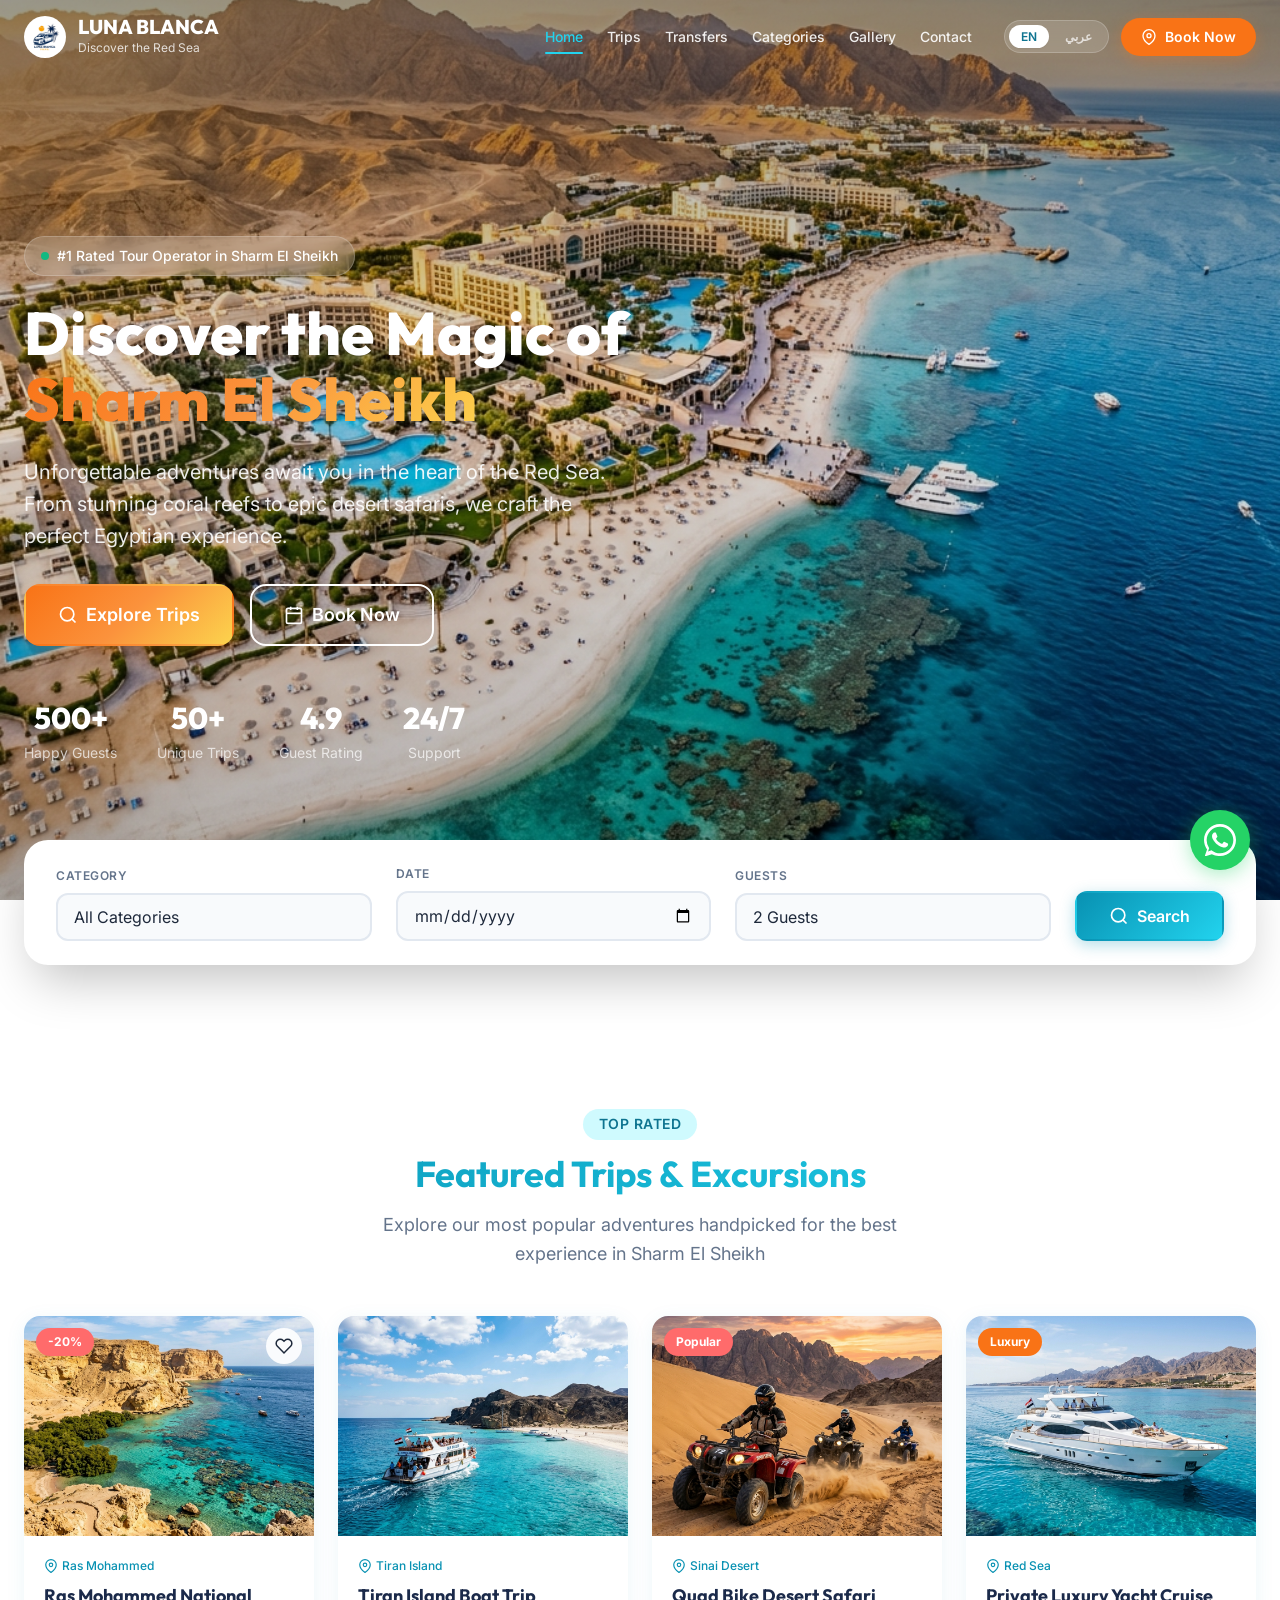
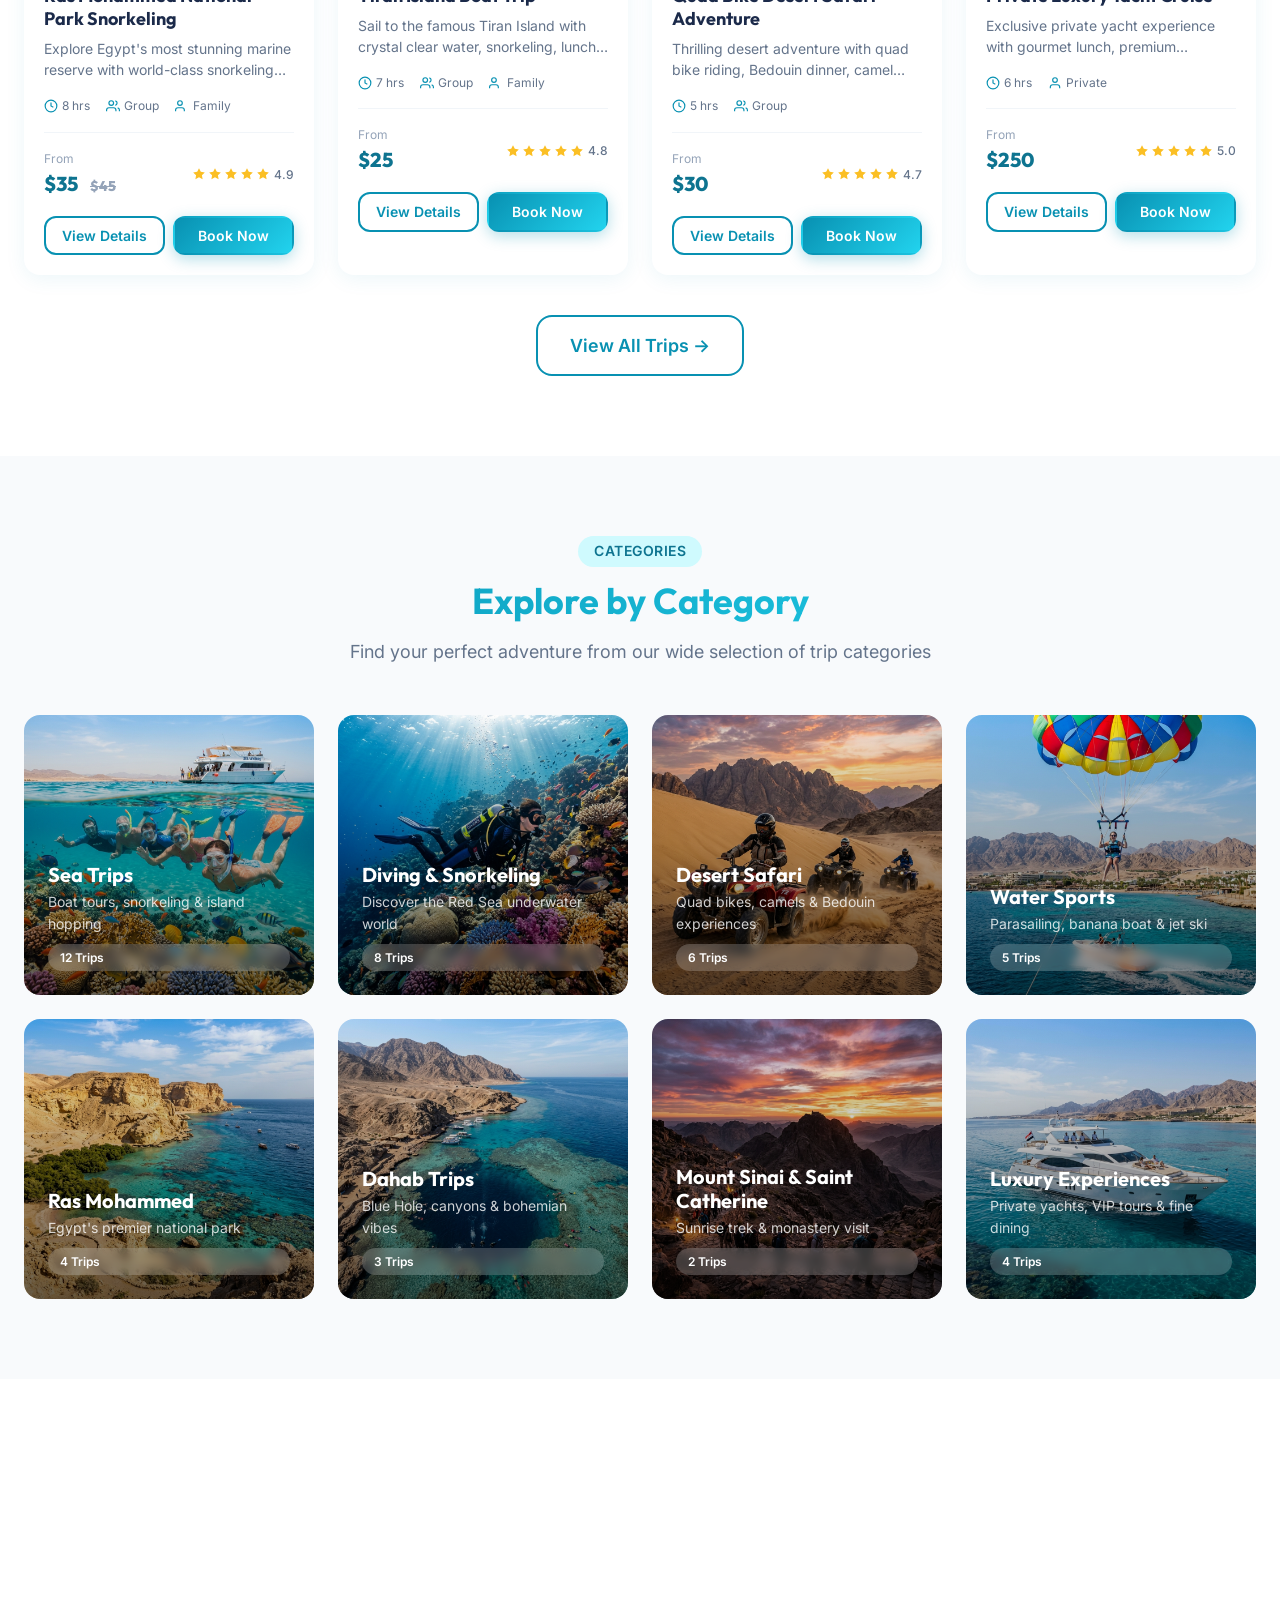
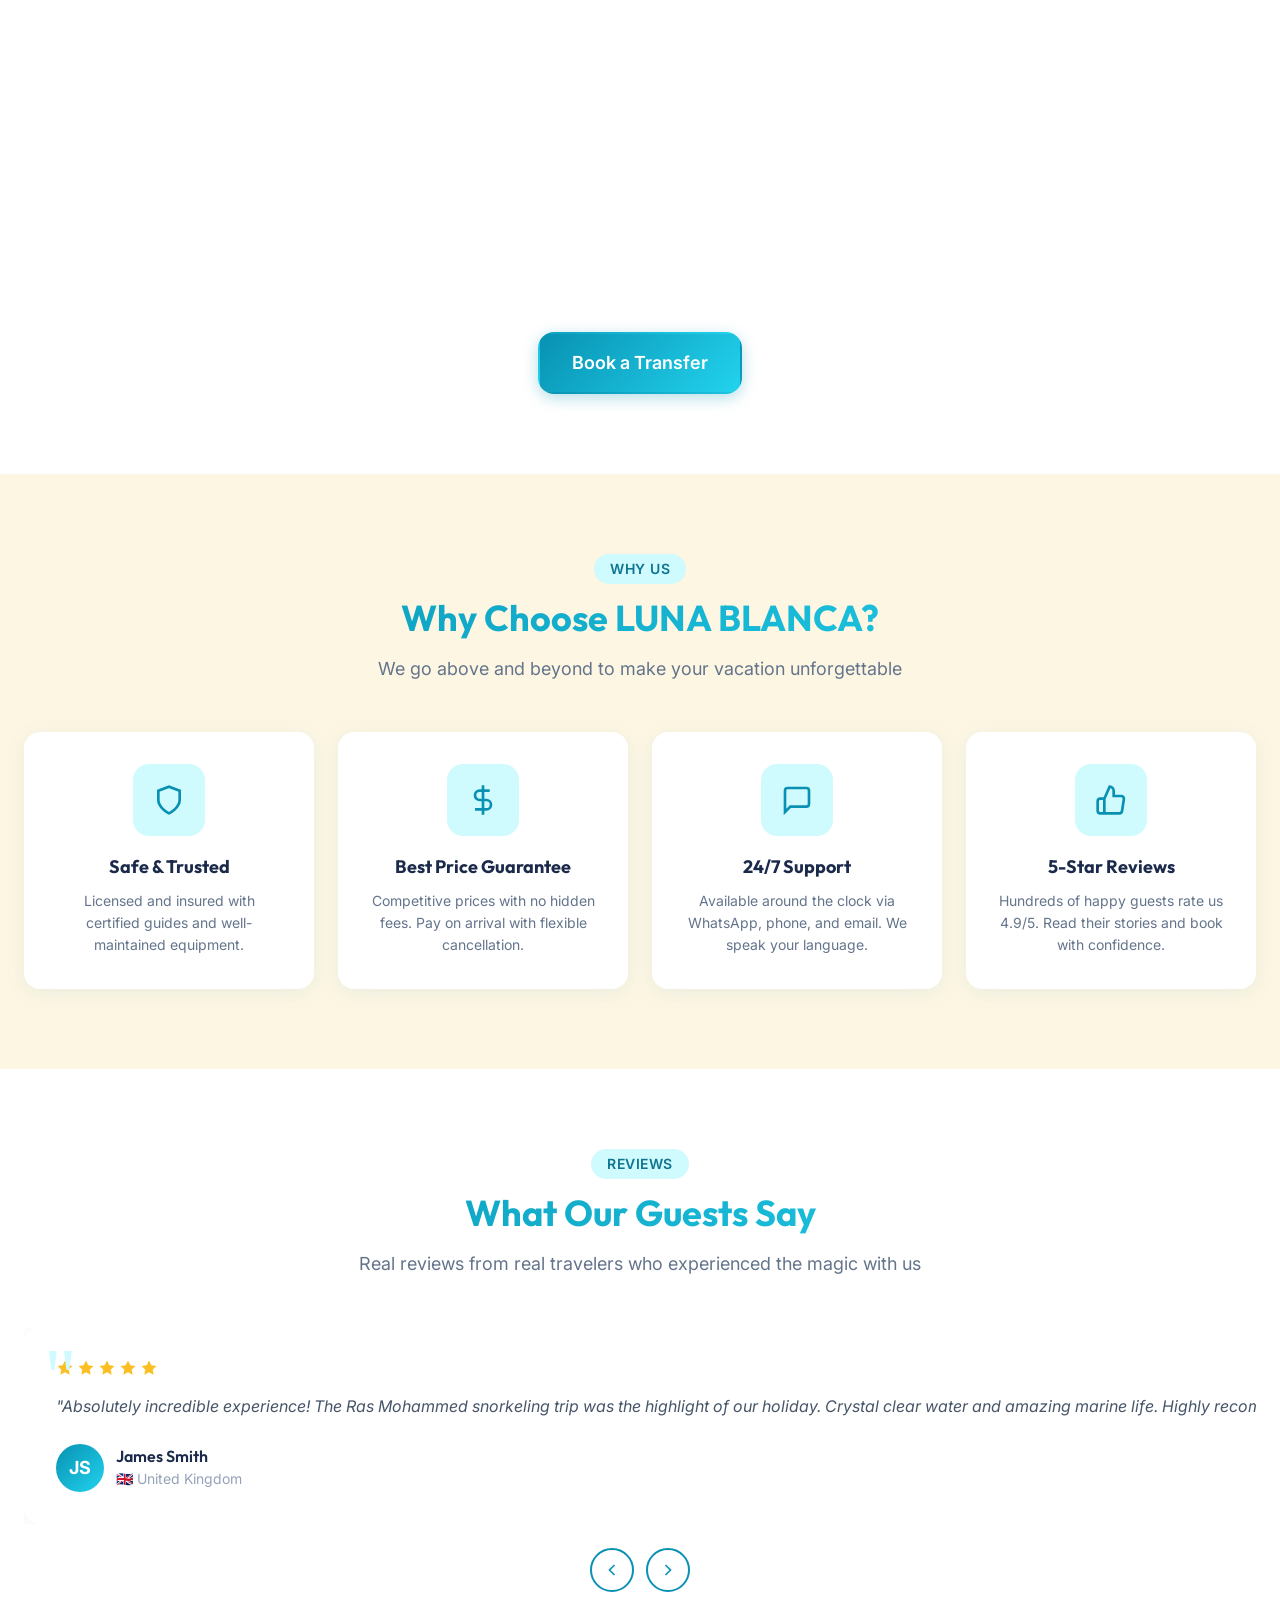
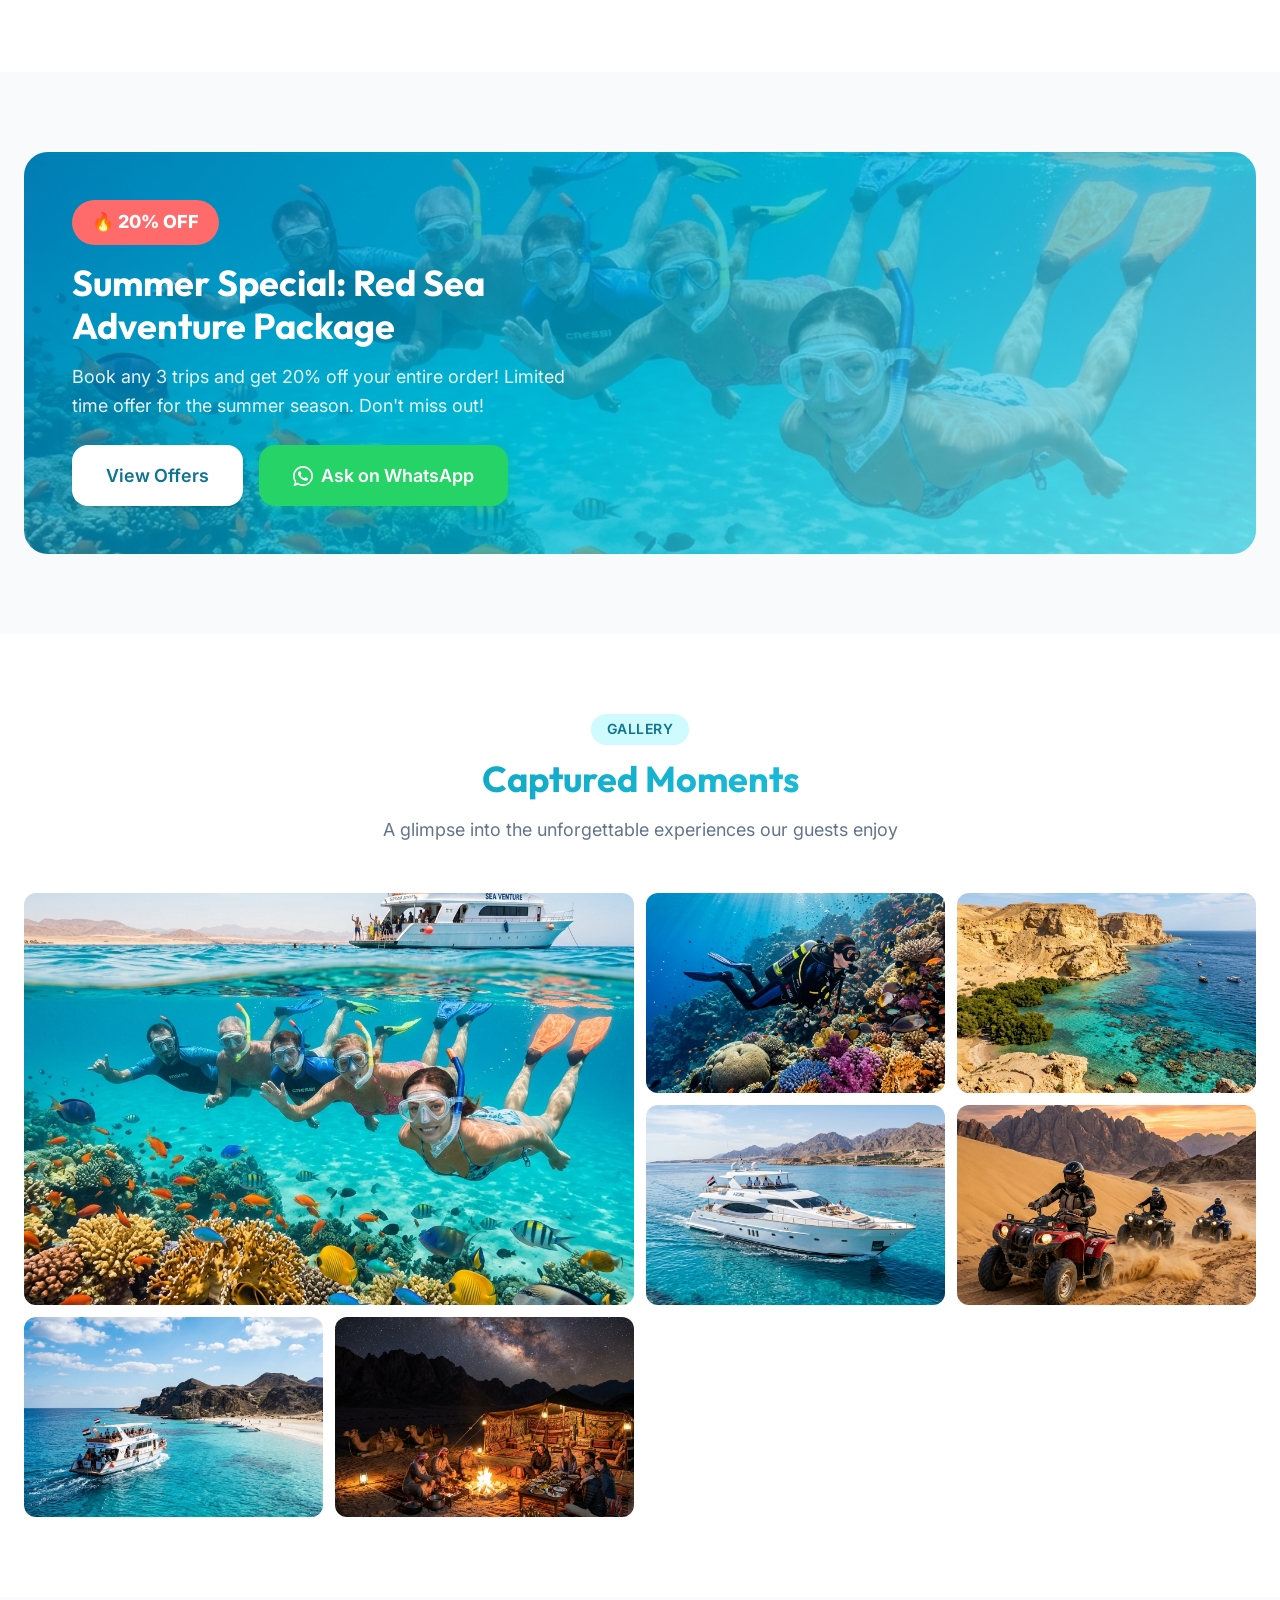
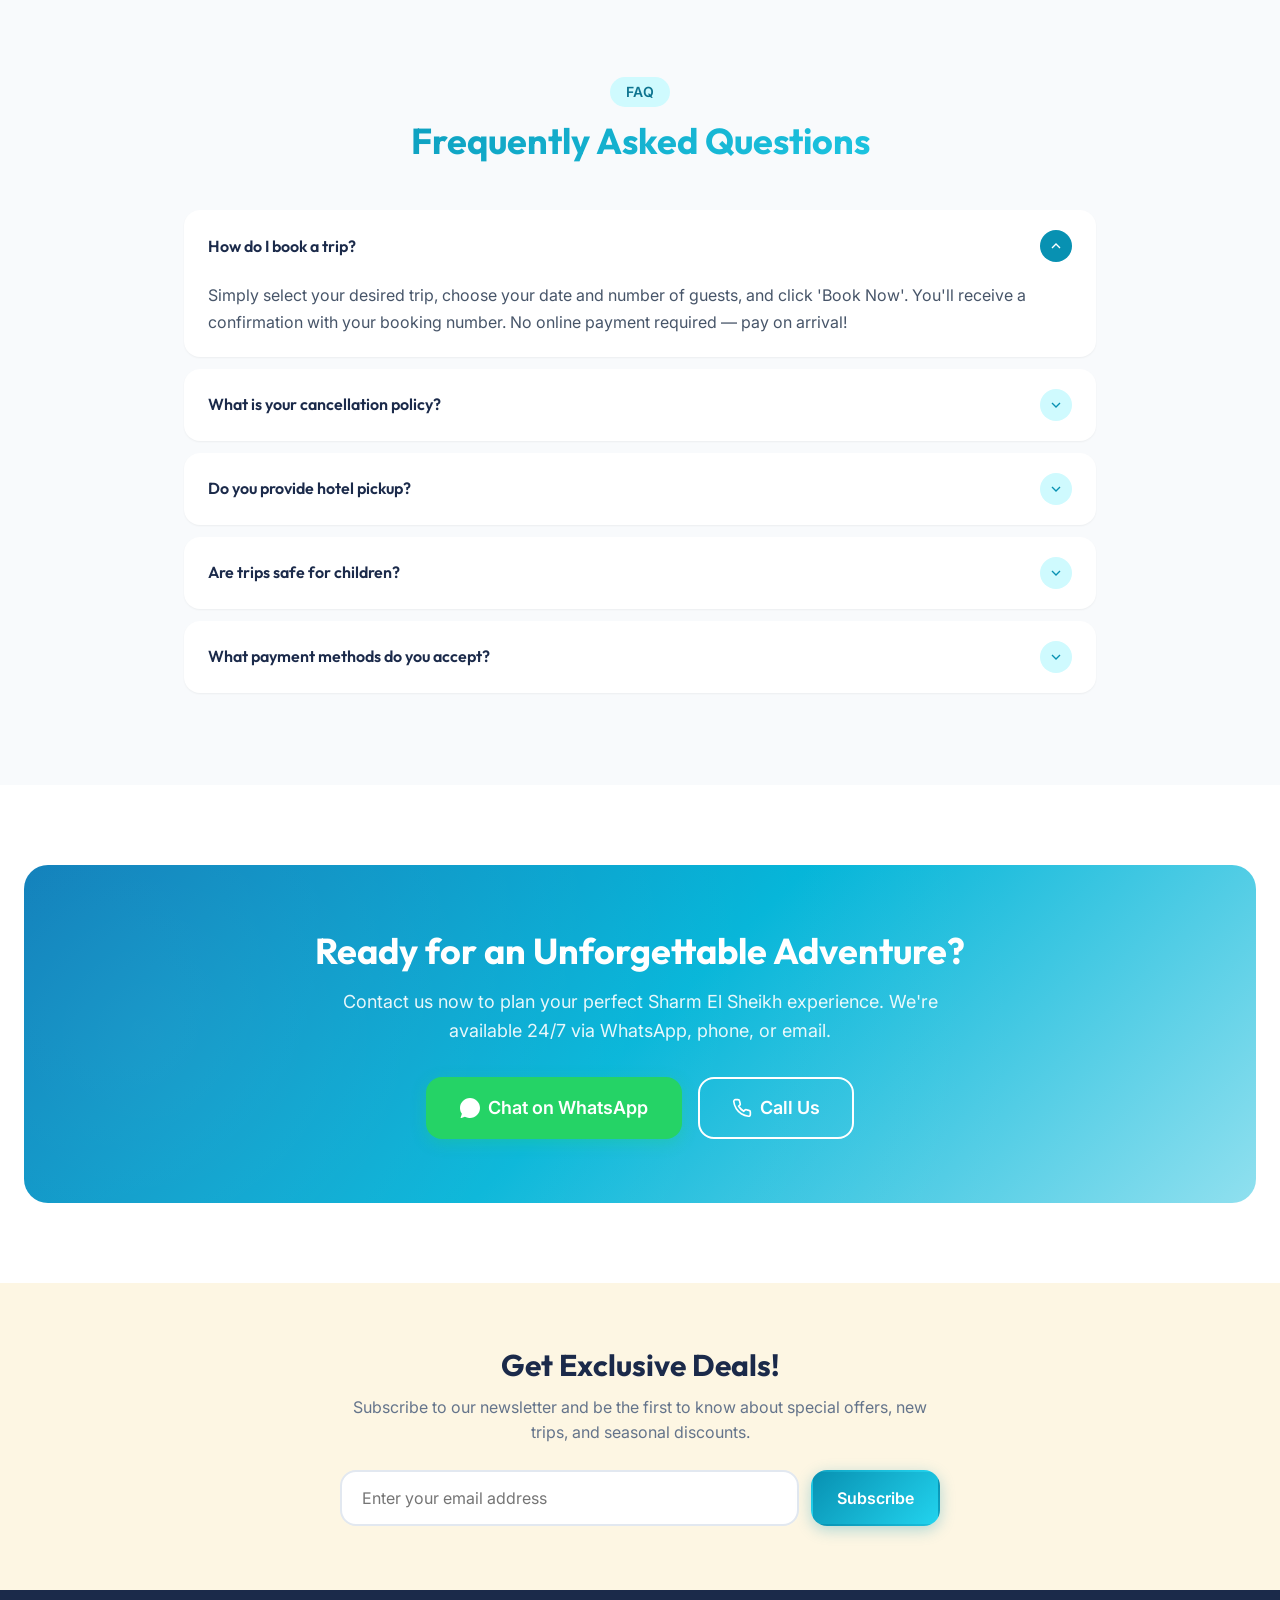
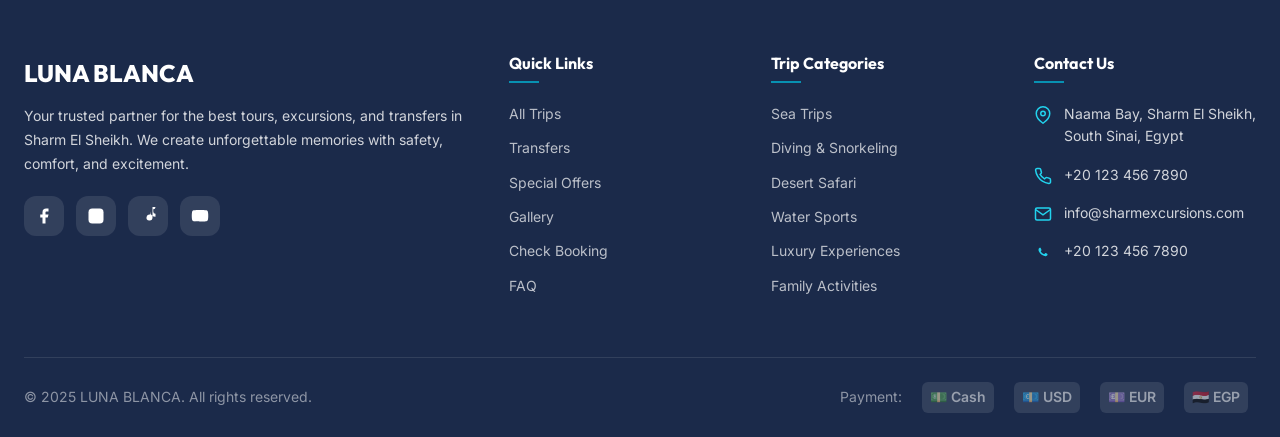
==== index.html @ 97646423 "Add files via upload" ====
<!DOCTYPE html>
<html lang="en" dir="ltr">
<head>
  <meta charset="UTF-8">
  <meta name="viewport" content="width=device-width, initial-scale=1.0">
  <meta name="description" content="Book the best tours, excursions, and transfers in Sharm El Sheikh. Snorkeling, diving, desert safari, boat trips, and more. Best prices guaranteed!">
  <meta name="keywords" content="Sharm El Sheikh, tours, excursions, Red Sea, snorkeling, diving, desert safari, Egypt tourism">
  <title>LUNA BLANCA — Best Tours & Activities in Sharm El Sheikh</title>

  <!-- Favicon -->
  <link rel="icon" type="image/svg+xml" href="data:image/svg+xml,%3Csvg xmlns='http://www.w3.org/2000/svg' viewBox='0 0 100 100'%3E%3Cdefs%3E%3ClinearGradient id='g' x1='0%25' y1='0%25' x2='100%25' y2='100%25'%3E%3Cstop offset='0%25' stop-color='%230891B2'/%3E%3Cstop offset='100%25' stop-color='%2322D3EE'/%3E%3C/linearGradient%3E%3C/defs%3E%3Ccircle cx='50' cy='50' r='45' fill='url(%23g)'/%3E%3Ctext x='50' y='65' text-anchor='middle' font-size='40' font-weight='bold' fill='white' font-family='Arial'%3ESE%3C/text%3E%3C/svg%3E">

  <!-- CSS -->
  <link rel="stylesheet" href="assets/css/style.css">
  <link rel="stylesheet" href="assets/css/responsive.css">
  <link rel="stylesheet" href="assets/css/rtl.css">
</head>
<body>

  <!-- Scroll Progress -->
  <div class="scroll-progress"></div>

  <!-- ============================================================
       NAVIGATION
       ============================================================ -->
  <nav class="navbar transparent" data-transparent="true" id="navbar">
    <div class="container">
      <a href="index.html" class="navbar-brand">
        <img src="image/LOGO.jpeg" class="logo" style="mix-blend-mode: multiply; border-radius: 50%; object-fit: cover; width: 42px; height: 42px;" alt="Luna Blanca">
        <div class="brand-text">
          <span class="brand-name" data-lang-en="LUNA BLANCA" data-lang-ar="لونا بلانكا">LUNA BLANCA</span>
          <span class="brand-tagline" data-lang-en="Discover the Red Sea" data-lang-ar="اكتشف البحر الأحمر">Discover the Red Sea</span>
        </div>
      </a>

      <div class="navbar-menu" id="navbarMenu">
        <div class="navbar-links">
          <a href="index.html" class="active" data-lang-en="Home" data-lang-ar="الرئيسية">Home</a>
          <a href="trips.html" data-lang-en="Trips" data-lang-ar="الرحلات">Trips</a>
          <a href="transfers.html" data-lang-en="Transfers" data-lang-ar="التوصيلات">Transfers</a>
          <a href="#categories" data-lang-en="Categories" data-lang-ar="التصنيفات">Categories</a>
          <a href="#gallery" data-lang-en="Gallery" data-lang-ar="المعرض">Gallery</a>
          <a href="#contact" data-lang-en="Contact" data-lang-ar="تواصل">Contact</a>
        </div>
        <div class="navbar-actions">
          <div class="lang-switch">
            <button class="active" data-lang="en">EN</button>
            <button data-lang="ar">عربي</button>
          </div>
          <a href="trips.html" class="navbar-cta">
            <svg width="16" height="16" fill="none" stroke="currentColor" stroke-width="2" viewBox="0 0 24 24"><path d="M21 10c0 7-9 13-9 13s-9-6-9-13a9 9 0 0118 0z"/><circle cx="12" cy="10" r="3"/></svg>
            <span data-lang-en="Book Now" data-lang-ar="احجز الآن">Book Now</span>
          </a>
        </div>
      </div>

      <button class="navbar-toggle" id="navbarToggle" aria-label="Toggle navigation">
        <span></span>
        <span></span>
        <span></span>
      </button>
    </div>
  </nav>

  <!-- ============================================================
       HERO SECTION
       ============================================================ -->
  <section class="hero" id="hero">
    <div class="hero-slider">
      <div class="hero-slide active">
        <img src="assets/images/hero/hero-1.png" alt="Sharm El Sheikh coastline">
      </div>
      <div class="hero-slide">
        <img src="assets/images/hero/hero-2.png" alt="Naama Bay Sharm El Sheikh">
      </div>
    </div>
    <div class="hero-overlay"></div>

    <div class="container">
      <div class="hero-content">
        <div class="hero-badge">
          <span class="dot"></span>
          <span data-lang-en="🌟 #1 Rated Tour Operator in Sharm El Sheikh" data-lang-ar="🌟 المركز الأول في رحلات شرم الشيخ">#1 Rated Tour Operator in Sharm El Sheikh</span>
        </div>

        <h1 data-lang-en="Discover the Magic of <span>Sharm El Sheikh</span>" data-lang-ar="اكتشف سحر <span>شرم الشيخ</span>">Discover the Magic of <span>Sharm El Sheikh</span></h1>

        <p data-lang-en="Unforgettable adventures await you in the heart of the Red Sea. From stunning coral reefs to epic desert safaris, we craft the perfect Egyptian experience." data-lang-ar="مغامرات لا تُنسى في قلب البحر الأحمر. من الشعاب المرجانية المذهلة إلى سفاري الصحراء، نصنع لك تجربة مصرية مثالية.">Unforgettable adventures await you in the heart of the Red Sea. From stunning coral reefs to epic desert safaris, we craft the perfect Egyptian experience.</p>

        <div class="hero-buttons">
          <a href="trips.html" class="btn btn-accent btn-lg">
            <svg width="20" height="20" fill="none" stroke="currentColor" stroke-width="2" viewBox="0 0 24 24"><circle cx="11" cy="11" r="8"/><path d="m21 21-4.35-4.35"/></svg>
            <span data-lang-en="Explore Trips" data-lang-ar="استكشف الرحلات">Explore Trips</span>
          </a>
          <a href="trips.html#book" class="btn btn-outline btn-lg">
            <svg width="20" height="20" fill="none" stroke="currentColor" stroke-width="2" viewBox="0 0 24 24"><rect x="3" y="4" width="18" height="18" rx="2" ry="2"/><line x1="16" y1="2" x2="16" y2="6"/><line x1="8" y1="2" x2="8" y2="6"/><line x1="3" y1="10" x2="21" y2="10"/></svg>
            <span data-lang-en="Book Now" data-lang-ar="احجز الآن">Book Now</span>
          </a>
        </div>

        <div class="hero-stats">
          <div class="hero-stat">
            <div class="stat-number">500+</div>
            <div class="stat-label" data-lang-en="Happy Guests" data-lang-ar="عميل سعيد">Happy Guests</div>
          </div>
          <div class="hero-stat">
            <div class="stat-number">50+</div>
            <div class="stat-label" data-lang-en="Unique Trips" data-lang-ar="رحلة فريدة">Unique Trips</div>
          </div>
          <div class="hero-stat">
            <div class="stat-number">4.9</div>
            <div class="stat-label" data-lang-en="Guest Rating" data-lang-ar="تقييم العملاء">Guest Rating</div>
          </div>
          <div class="hero-stat">
            <div class="stat-number">24/7</div>
            <div class="stat-label" data-lang-en="Support" data-lang-ar="دعم فني">Support</div>
          </div>
        </div>
      </div>
    </div>

    <div class="hero-dots">
      <div class="hero-dot active"></div>
      <div class="hero-dot"></div>
    </div>
  </section>

  <!-- ============================================================
       SEARCH FORM
       ============================================================ -->
  <div class="hero-search">
    <div class="container">
      <div class="search-box animate-on-scroll">
        <div class="search-field">
          <label data-lang-en="Category" data-lang-ar="التصنيف">Category</label>
          <select id="searchCategory">
            <option value="" data-lang-en="All Categories" data-lang-ar="كل التصنيفات">All Categories</option>
            <option value="sea-trips">Sea Trips</option>
            <option value="diving">Diving & Snorkeling</option>
            <option value="desert-safari">Desert Safari</option>
            <option value="water-sports">Water Sports</option>
            <option value="family">Family Activities</option>
            <option value="luxury">Luxury Experiences</option>
          </select>
        </div>
        <div class="search-field">
          <label data-lang-en="Date" data-lang-ar="التاريخ">Date</label>
          <input type="date" id="searchDate" min="">
        </div>
        <div class="search-field">
          <label data-lang-en="Guests" data-lang-ar="عدد الأشخاص">Guests</label>
          <select id="searchGuests">
            <option value="1">1 Guest</option>
            <option value="2" selected>2 Guests</option>
            <option value="3">3 Guests</option>
            <option value="4">4 Guests</option>
            <option value="5">5 Guests</option>
            <option value="6">6+ Guests</option>
          </select>
        </div>
        <button class="btn btn-primary search-btn">
          <svg width="20" height="20" fill="none" stroke="currentColor" stroke-width="2" viewBox="0 0 24 24"><circle cx="11" cy="11" r="8"/><path d="m21 21-4.35-4.35"/></svg>
          <span data-lang-en="Search" data-lang-ar="بحث">Search</span>
        </button>
      </div>
    </div>
  </div>

  <!-- ============================================================
       FEATURED TRIPS
       ============================================================ -->
  <section class="section" id="featured">
    <div class="container">
      <div class="section-header animate-on-scroll">
        <span class="section-badge" data-lang-en="Top Rated" data-lang-ar="الأعلى تقييماً">Top Rated</span>
        <h2 data-lang-en="Featured Trips & Excursions" data-lang-ar="الرحلات المميزة">Featured Trips & Excursions</h2>
        <p data-lang-en="Explore our most popular adventures handpicked for the best experience in Sharm El Sheikh" data-lang-ar="استكشف أشهر مغامراتنا المختارة بعناية لأفضل تجربة في شرم الشيخ">Explore our most popular adventures handpicked for the best experience in Sharm El Sheikh</p>
      </div>

      <div class="grid grid-4 animate-on-scroll">
        <!-- Trip Card 1: Ras Mohammed -->
        <div class="trip-card">
          <div class="trip-card-image">
            <img src="assets/images/trips/ras-mohammed.png" alt="Ras Mohammed National Park" loading="lazy">
            <span class="trip-card-badge">-20%</span>
            <div class="trip-card-wishlist">
              <svg fill="none" stroke="currentColor" stroke-width="2" viewBox="0 0 24 24"><path d="M20.84 4.61a5.5 5.5 0 00-7.78 0L12 5.67l-1.06-1.06a5.5 5.5 0 00-7.78 7.78l1.06 1.06L12 21.23l7.78-7.78 1.06-1.06a5.5 5.5 0 000-7.78z"/></svg>
            </div>
          </div>
          <div class="trip-card-body">
            <div class="trip-card-location">
              <svg fill="none" stroke="currentColor" stroke-width="2" viewBox="0 0 24 24"><path d="M21 10c0 7-9 13-9 13s-9-6-9-13a9 9 0 0118 0z"/><circle cx="12" cy="10" r="3"/></svg>
              <span>Ras Mohammed</span>
            </div>
            <h3 data-lang-en="Ras Mohammed National Park Snorkeling" data-lang-ar="رحلة سنوركلينج محمية رأس محمد">Ras Mohammed National Park Snorkeling</h3>
            <p class="trip-card-desc" data-lang-en="Explore Egypt's most stunning marine reserve with world-class snorkeling spots and breathtaking coral reefs." data-lang-ar="استكشف أجمل محمية بحرية في مصر مع أفضل أماكن السنوركلينج والشعاب المرجانية.">Explore Egypt's most stunning marine reserve with world-class snorkeling spots and breathtaking coral reefs.</p>
            <div class="trip-card-meta">
              <div class="trip-card-meta-item">
                <svg fill="none" stroke="currentColor" stroke-width="2" viewBox="0 0 24 24"><circle cx="12" cy="12" r="10"/><polyline points="12 6 12 12 16 14"/></svg>
                <span>8 hrs</span>
              </div>
              <div class="trip-card-meta-item">
                <svg fill="none" stroke="currentColor" stroke-width="2" viewBox="0 0 24 24"><path d="M17 21v-2a4 4 0 00-4-4H5a4 4 0 00-4 4v2"/><circle cx="9" cy="7" r="4"/><path d="M23 21v-2a4 4 0 00-3-3.87"/><path d="M16 3.13a4 4 0 010 7.75"/></svg>
                <span>Group</span>
              </div>
              <div class="trip-card-meta-item">
                <svg fill="none" stroke="currentColor" stroke-width="2" viewBox="0 0 24 24"><path d="M16 21v-2a4 4 0 00-4-4H5a4 4 0 00-4 4v2"/><circle cx="8.5" cy="7" r="4"/></svg>
                <span>Family</span>
              </div>
            </div>
            <div class="trip-card-footer">
              <div class="trip-card-price">
                <span class="price-label" data-lang-en="From" data-lang-ar="من">From</span>
                <span class="price-value">$35 <span class="price-old">$45</span></span>
              </div>
              <div class="trip-card-rating">
                <div class="stars">
                  <svg viewBox="0 0 24 24"><polygon points="12 2 15.09 8.26 22 9.27 17 14.14 18.18 21.02 12 17.77 5.82 21.02 7 14.14 2 9.27 8.91 8.26 12 2"/></svg>
                  <svg viewBox="0 0 24 24"><polygon points="12 2 15.09 8.26 22 9.27 17 14.14 18.18 21.02 12 17.77 5.82 21.02 7 14.14 2 9.27 8.91 8.26 12 2"/></svg>
                  <svg viewBox="0 0 24 24"><polygon points="12 2 15.09 8.26 22 9.27 17 14.14 18.18 21.02 12 17.77 5.82 21.02 7 14.14 2 9.27 8.91 8.26 12 2"/></svg>
                  <svg viewBox="0 0 24 24"><polygon points="12 2 15.09 8.26 22 9.27 17 14.14 18.18 21.02 12 17.77 5.82 21.02 7 14.14 2 9.27 8.91 8.26 12 2"/></svg>
                  <svg viewBox="0 0 24 24"><polygon points="12 2 15.09 8.26 22 9.27 17 14.14 18.18 21.02 12 17.77 5.82 21.02 7 14.14 2 9.27 8.91 8.26 12 2"/></svg>
                </div>
                <span class="rating-text">4.9</span>
              </div>
            </div>
            <div class="trip-card-actions">
              <a href="trip.html" class="btn btn-outline-primary btn-sm" data-lang-en="View Details" data-lang-ar="التفاصيل">View Details</a>
              <a href="trip.html#book" class="btn btn-primary btn-sm" data-lang-en="Book Now" data-lang-ar="احجز">Book Now</a>
            </div>
          </div>
        </div>

        <!-- Trip Card 2: Tiran Island -->
        <div class="trip-card">
          <div class="trip-card-image">
            <img src="assets/images/trips/tiran-island.png" alt="Tiran Island" loading="lazy">
          </div>
          <div class="trip-card-body">
            <div class="trip-card-location">
              <svg fill="none" stroke="currentColor" stroke-width="2" viewBox="0 0 24 24"><path d="M21 10c0 7-9 13-9 13s-9-6-9-13a9 9 0 0118 0z"/><circle cx="12" cy="10" r="3"/></svg>
              <span>Tiran Island</span>
            </div>
            <h3 data-lang-en="Tiran Island Boat Trip" data-lang-ar="رحلة بحرية لجزيرة تيران">Tiran Island Boat Trip</h3>
            <p class="trip-card-desc" data-lang-en="Sail to the famous Tiran Island with crystal clear water, snorkeling, lunch on board, and dolphin watching." data-lang-ar="إبحار إلى جزيرة تيران الشهيرة مع مياه كريستالية وسنوركلينج وغداء على القارب.">Sail to the famous Tiran Island with crystal clear water, snorkeling, lunch on board, and dolphin watching.</p>
            <div class="trip-card-meta">
              <div class="trip-card-meta-item">
                <svg fill="none" stroke="currentColor" stroke-width="2" viewBox="0 0 24 24"><circle cx="12" cy="12" r="10"/><polyline points="12 6 12 12 16 14"/></svg>
                <span>7 hrs</span>
              </div>
              <div class="trip-card-meta-item">
                <svg fill="none" stroke="currentColor" stroke-width="2" viewBox="0 0 24 24"><path d="M17 21v-2a4 4 0 00-4-4H5a4 4 0 00-4 4v2"/><circle cx="9" cy="7" r="4"/><path d="M23 21v-2a4 4 0 00-3-3.87"/><path d="M16 3.13a4 4 0 010 7.75"/></svg>
                <span>Group</span>
              </div>
              <div class="trip-card-meta-item">
                <svg fill="none" stroke="currentColor" stroke-width="2" viewBox="0 0 24 24"><path d="M16 21v-2a4 4 0 00-4-4H5a4 4 0 00-4 4v2"/><circle cx="8.5" cy="7" r="4"/></svg>
                <span>Family</span>
              </div>
            </div>
            <div class="trip-card-footer">
              <div class="trip-card-price">
                <span class="price-label">From</span>
                <span class="price-value">$25</span>
              </div>
              <div class="trip-card-rating">
                <div class="stars">
                  <svg viewBox="0 0 24 24"><polygon points="12 2 15.09 8.26 22 9.27 17 14.14 18.18 21.02 12 17.77 5.82 21.02 7 14.14 2 9.27 8.91 8.26 12 2"/></svg>
                  <svg viewBox="0 0 24 24"><polygon points="12 2 15.09 8.26 22 9.27 17 14.14 18.18 21.02 12 17.77 5.82 21.02 7 14.14 2 9.27 8.91 8.26 12 2"/></svg>
                  <svg viewBox="0 0 24 24"><polygon points="12 2 15.09 8.26 22 9.27 17 14.14 18.18 21.02 12 17.77 5.82 21.02 7 14.14 2 9.27 8.91 8.26 12 2"/></svg>
                  <svg viewBox="0 0 24 24"><polygon points="12 2 15.09 8.26 22 9.27 17 14.14 18.18 21.02 12 17.77 5.82 21.02 7 14.14 2 9.27 8.91 8.26 12 2"/></svg>
                  <svg viewBox="0 0 24 24"><polygon points="12 2 15.09 8.26 22 9.27 17 14.14 18.18 21.02 12 17.77 5.82 21.02 7 14.14 2 9.27 8.91 8.26 12 2"/></svg>
                </div>
                <span class="rating-text">4.8</span>
              </div>
            </div>
            <div class="trip-card-actions">
              <a href="trip.html" class="btn btn-outline-primary btn-sm">View Details</a>
              <a href="trip.html#book" class="btn btn-primary btn-sm">Book Now</a>
            </div>
          </div>
        </div>

        <!-- Trip Card 3: Desert Safari -->
        <div class="trip-card">
          <div class="trip-card-image">
            <img src="assets/images/trips/desert-safari.png" alt="Desert Safari" loading="lazy">
            <span class="trip-card-badge">Popular</span>
          </div>
          <div class="trip-card-body">
            <div class="trip-card-location">
              <svg fill="none" stroke="currentColor" stroke-width="2" viewBox="0 0 24 24"><path d="M21 10c0 7-9 13-9 13s-9-6-9-13a9 9 0 0118 0z"/><circle cx="12" cy="10" r="3"/></svg>
              <span>Sinai Desert</span>
            </div>
            <h3 data-lang-en="Quad Bike Desert Safari Adventure" data-lang-ar="سفاري الصحراء بالكواد بايك">Quad Bike Desert Safari Adventure</h3>
            <p class="trip-card-desc" data-lang-en="Thrilling desert adventure with quad bike riding, Bedouin dinner, camel ride, and stargazing in the Sinai." data-lang-ar="مغامرة صحراوية مثيرة مع ركوب الكواد وعشاء بدوي وركوب الجمال ومراقبة النجوم.">Thrilling desert adventure with quad bike riding, Bedouin dinner, camel ride, and stargazing in the Sinai.</p>
            <div class="trip-card-meta">
              <div class="trip-card-meta-item">
                <svg fill="none" stroke="currentColor" stroke-width="2" viewBox="0 0 24 24"><circle cx="12" cy="12" r="10"/><polyline points="12 6 12 12 16 14"/></svg>
                <span>5 hrs</span>
              </div>
              <div class="trip-card-meta-item">
                <svg fill="none" stroke="currentColor" stroke-width="2" viewBox="0 0 24 24"><path d="M17 21v-2a4 4 0 00-4-4H5a4 4 0 00-4 4v2"/><circle cx="9" cy="7" r="4"/><path d="M23 21v-2a4 4 0 00-3-3.87"/><path d="M16 3.13a4 4 0 010 7.75"/></svg>
                <span>Group</span>
              </div>
            </div>
            <div class="trip-card-footer">
              <div class="trip-card-price">
                <span class="price-label">From</span>
                <span class="price-value">$30</span>
              </div>
              <div class="trip-card-rating">
                <div class="stars">
                  <svg viewBox="0 0 24 24"><polygon points="12 2 15.09 8.26 22 9.27 17 14.14 18.18 21.02 12 17.77 5.82 21.02 7 14.14 2 9.27 8.91 8.26 12 2"/></svg>
                  <svg viewBox="0 0 24 24"><polygon points="12 2 15.09 8.26 22 9.27 17 14.14 18.18 21.02 12 17.77 5.82 21.02 7 14.14 2 9.27 8.91 8.26 12 2"/></svg>
                  <svg viewBox="0 0 24 24"><polygon points="12 2 15.09 8.26 22 9.27 17 14.14 18.18 21.02 12 17.77 5.82 21.02 7 14.14 2 9.27 8.91 8.26 12 2"/></svg>
                  <svg viewBox="0 0 24 24"><polygon points="12 2 15.09 8.26 22 9.27 17 14.14 18.18 21.02 12 17.77 5.82 21.02 7 14.14 2 9.27 8.91 8.26 12 2"/></svg>
                  <svg viewBox="0 0 24 24"><polygon points="12 2 15.09 8.26 22 9.27 17 14.14 18.18 21.02 12 17.77 5.82 21.02 7 14.14 2 9.27 8.91 8.26 12 2"/></svg>
                </div>
                <span class="rating-text">4.7</span>
              </div>
            </div>
            <div class="trip-card-actions">
              <a href="trip.html" class="btn btn-outline-primary btn-sm">View Details</a>
              <a href="trip.html#book" class="btn btn-primary btn-sm">Book Now</a>
            </div>
          </div>
        </div>

        <!-- Trip Card 4: Private Yacht -->
        <div class="trip-card">
          <div class="trip-card-image">
            <img src="assets/images/trips/yacht.png" alt="Private Yacht" loading="lazy">
            <span class="trip-card-badge" style="background: var(--accent);">Luxury</span>
          </div>
          <div class="trip-card-body">
            <div class="trip-card-location">
              <svg fill="none" stroke="currentColor" stroke-width="2" viewBox="0 0 24 24"><path d="M21 10c0 7-9 13-9 13s-9-6-9-13a9 9 0 0118 0z"/><circle cx="12" cy="10" r="3"/></svg>
              <span>Red Sea</span>
            </div>
            <h3 data-lang-en="Private Luxury Yacht Cruise" data-lang-ar="رحلة يخت خاصة فاخرة">Private Luxury Yacht Cruise</h3>
            <p class="trip-card-desc" data-lang-en="Exclusive private yacht experience with gourmet lunch, premium snorkeling, and sunset views on the Red Sea." data-lang-ar="تجربة يخت خاصة مع غداء فاخر وسنوركلينج مميز ومشاهدة غروب الشمس.">Exclusive private yacht experience with gourmet lunch, premium snorkeling, and sunset views on the Red Sea.</p>
            <div class="trip-card-meta">
              <div class="trip-card-meta-item">
                <svg fill="none" stroke="currentColor" stroke-width="2" viewBox="0 0 24 24"><circle cx="12" cy="12" r="10"/><polyline points="12 6 12 12 16 14"/></svg>
                <span>6 hrs</span>
              </div>
              <div class="trip-card-meta-item">
                <svg fill="none" stroke="currentColor" stroke-width="2" viewBox="0 0 24 24"><path d="M20 21v-2a4 4 0 00-4-4H8a4 4 0 00-4 4v2"/><circle cx="12" cy="7" r="4"/></svg>
                <span>Private</span>
              </div>
            </div>
            <div class="trip-card-footer">
              <div class="trip-card-price">
                <span class="price-label">From</span>
                <span class="price-value">$250</span>
              </div>
              <div class="trip-card-rating">
                <div class="stars">
                  <svg viewBox="0 0 24 24"><polygon points="12 2 15.09 8.26 22 9.27 17 14.14 18.18 21.02 12 17.77 5.82 21.02 7 14.14 2 9.27 8.91 8.26 12 2"/></svg>
                  <svg viewBox="0 0 24 24"><polygon points="12 2 15.09 8.26 22 9.27 17 14.14 18.18 21.02 12 17.77 5.82 21.02 7 14.14 2 9.27 8.91 8.26 12 2"/></svg>
                  <svg viewBox="0 0 24 24"><polygon points="12 2 15.09 8.26 22 9.27 17 14.14 18.18 21.02 12 17.77 5.82 21.02 7 14.14 2 9.27 8.91 8.26 12 2"/></svg>
                  <svg viewBox="0 0 24 24"><polygon points="12 2 15.09 8.26 22 9.27 17 14.14 18.18 21.02 12 17.77 5.82 21.02 7 14.14 2 9.27 8.91 8.26 12 2"/></svg>
                  <svg viewBox="0 0 24 24"><polygon points="12 2 15.09 8.26 22 9.27 17 14.14 18.18 21.02 12 17.77 5.82 21.02 7 14.14 2 9.27 8.91 8.26 12 2"/></svg>
                </div>
                <span class="rating-text">5.0</span>
              </div>
            </div>
            <div class="trip-card-actions">
              <a href="trip.html" class="btn btn-outline-primary btn-sm">View Details</a>
              <a href="trip.html#book" class="btn btn-primary btn-sm">Book Now</a>
            </div>
          </div>
        </div>
      </div>

      <div class="text-center" style="margin-top: var(--space-10);">
        <a href="trips.html" class="btn btn-outline-primary btn-lg" data-lang-en="View All Trips →" data-lang-ar="عرض كل الرحلات →">View All Trips →</a>
      </div>
    </div>
  </section>

  <!-- ============================================================
       POPULAR CATEGORIES
       ============================================================ -->
  <section class="section section-bg" id="categories">
    <div class="container">
      <div class="section-header animate-on-scroll">
        <span class="section-badge" data-lang-en="Categories" data-lang-ar="التصنيفات">Categories</span>
        <h2 data-lang-en="Explore by Category" data-lang-ar="استكشف حسب التصنيف">Explore by Category</h2>
        <p data-lang-en="Find your perfect adventure from our wide selection of trip categories" data-lang-ar="اعثر على مغامرتك المثالية من مجموعتنا الواسعة من التصنيفات">Find your perfect adventure from our wide selection of trip categories</p>
      </div>

      <div class="grid grid-4 categories-grid animate-on-scroll">
        <a href="trips.html?cat=sea-trips" class="category-card">
          <img src="assets/images/categories/sea-trips.png" alt="Sea Trips" loading="lazy">
          <div class="category-card-overlay">
            <h3 data-lang-en="Sea Trips" data-lang-ar="رحلات بحرية">Sea Trips</h3>
            <p data-lang-en="Boat tours, snorkeling & island hopping" data-lang-ar="جولات بحرية وسنوركلينج وزيارة الجزر">Boat tours, snorkeling & island hopping</p>
            <span class="category-count">12 Trips</span>
          </div>
        </a>
        <a href="trips.html?cat=diving" class="category-card">
          <img src="assets/images/categories/diving.png" alt="Diving & Snorkeling" loading="lazy">
          <div class="category-card-overlay">
            <h3 data-lang-en="Diving & Snorkeling" data-lang-ar="غوص وسنوركلينج">Diving & Snorkeling</h3>
            <p data-lang-en="Discover the Red Sea underwater world" data-lang-ar="اكتشف عالم البحر الأحمر تحت الماء">Discover the Red Sea underwater world</p>
            <span class="category-count">8 Trips</span>
          </div>
        </a>
        <a href="trips.html?cat=desert" class="category-card">
          <img src="assets/images/categories/desert.png" alt="Desert Safari" loading="lazy">
          <div class="category-card-overlay">
            <h3 data-lang-en="Desert Safari" data-lang-ar="سفاري الصحراء">Desert Safari</h3>
            <p data-lang-en="Quad bikes, camels & Bedouin experiences" data-lang-ar="كواد بايك وجمال وتجارب بدوية">Quad bikes, camels & Bedouin experiences</p>
            <span class="category-count">6 Trips</span>
          </div>
        </a>
        <a href="trips.html?cat=water-sports" class="category-card">
          <img src="assets/images/categories/water-sports.png" alt="Water Sports" loading="lazy">
          <div class="category-card-overlay">
            <h3 data-lang-en="Water Sports" data-lang-ar="رياضات مائية">Water Sports</h3>
            <p data-lang-en="Parasailing, banana boat & jet ski" data-lang-ar="باراسيلنج وبنانا بوت وجت سكي">Parasailing, banana boat & jet ski</p>
            <span class="category-count">5 Trips</span>
          </div>
        </a>
        <a href="trips.html?cat=ras-mohammed" class="category-card">
          <img src="assets/images/categories/ras-mohammed.png" alt="Ras Mohammed" loading="lazy">
          <div class="category-card-overlay">
            <h3 data-lang-en="Ras Mohammed" data-lang-ar="رأس محمد">Ras Mohammed</h3>
            <p data-lang-en="Egypt's premier national park" data-lang-ar="أشهر محمية طبيعية في مصر">Egypt's premier national park</p>
            <span class="category-count">4 Trips</span>
          </div>
        </a>
        <a href="trips.html?cat=dahab" class="category-card">
          <img src="assets/images/categories/dahab.png" alt="Dahab Trips" loading="lazy">
          <div class="category-card-overlay">
            <h3 data-lang-en="Dahab Trips" data-lang-ar="رحلات دهب">Dahab Trips</h3>
            <p data-lang-en="Blue Hole, canyons & bohemian vibes" data-lang-ar="البلو هول والوديان والأجواء البوهيمية">Blue Hole, canyons & bohemian vibes</p>
            <span class="category-count">3 Trips</span>
          </div>
        </a>
        <a href="trips.html?cat=saint-catherine" class="category-card">
          <img src="assets/images/categories/saint-catherine.png" alt="Saint Catherine" loading="lazy">
          <div class="category-card-overlay">
            <h3 data-lang-en="Mount Sinai & Saint Catherine" data-lang-ar="جبل موسى وسانت كاترين">Mount Sinai & Saint Catherine</h3>
            <p data-lang-en="Sunrise trek & monastery visit" data-lang-ar="رحلة شروق الشمس وزيارة الدير">Sunrise trek & monastery visit</p>
            <span class="category-count">2 Trips</span>
          </div>
        </a>
        <a href="trips.html?cat=luxury" class="category-card">
          <img src="assets/images/categories/luxury.png" alt="Luxury Experiences" loading="lazy">
          <div class="category-card-overlay">
            <h3 data-lang-en="Luxury Experiences" data-lang-ar="تجارب فاخرة">Luxury Experiences</h3>
            <p data-lang-en="Private yachts, VIP tours & fine dining" data-lang-ar="يخوت خاصة وجولات VIP وعشاء فاخر">Private yachts, VIP tours & fine dining</p>
            <span class="category-count">4 Trips</span>
          </div>
        </a>
      </div>
    </div>
  </section>

  <!-- ============================================================
       TRANSFERS SECTION
       ============================================================ -->
  <section class="section" id="transfers-section">
    <div class="container">
      <div class="section-header animate-on-scroll">
        <span class="section-badge" data-lang-en="Transfers" data-lang-ar="التوصيلات">Transfers</span>
        <h2 data-lang-en="Airport & Hotel Transfers" data-lang-ar="توصيلات المطار والفندق">Airport & Hotel Transfers</h2>
        <p data-lang-en="Comfortable and reliable private & shared transfer services across Sharm El Sheikh" data-lang-ar="خدمات توصيل خاصة ومشتركة مريحة وموثوقة في شرم الشيخ">Comfortable and reliable private & shared transfer services across Sharm El Sheikh</p>
      </div>

      <div class="grid grid-3 animate-on-scroll">
        <div class="feature-card" style="cursor: pointer;" onclick="location.href='transfers.html'">
          <div class="feature-icon">
            <svg width="32" height="32" fill="none" stroke="currentColor" stroke-width="2" viewBox="0 0 24 24"><path d="M22 2L11 13"/><polygon points="22 2 15 22 11 13 2 9 22 2"/></svg>
          </div>
          <h3 data-lang-en="Airport Transfers" data-lang-ar="توصيلات المطار">Airport Transfers</h3>
          <p data-lang-en="Meet & greet service with comfortable vehicles. From $15 per person." data-lang-ar="خدمة استقبال مع مركبات مريحة. من 15$ للفرد.">Meet & greet service with comfortable vehicles. From $15 per person.</p>
        </div>

        <div class="feature-card" style="cursor: pointer;" onclick="location.href='transfers.html'">
          <div class="feature-icon">
            <svg width="32" height="32" fill="none" stroke="currentColor" stroke-width="2" viewBox="0 0 24 24"><path d="M3 9l9-7 9 7v11a2 2 0 01-2 2H5a2 2 0 01-2-2z"/><polyline points="9 22 9 12 15 12 15 22"/></svg>
          </div>
          <h3 data-lang-en="Hotel Transfers" data-lang-ar="توصيلات الفنادق">Hotel Transfers</h3>
          <p data-lang-en="Door-to-door transfer between any hotels in Sharm El Sheikh." data-lang-ar="توصيل من الباب للباب بين أي فنادق في شرم الشيخ.">Door-to-door transfer between any hotels in Sharm El Sheikh.</p>
        </div>

        <div class="feature-card" style="cursor: pointer;" onclick="location.href='transfers.html'">
          <div class="feature-icon">
            <svg width="32" height="32" fill="none" stroke="currentColor" stroke-width="2" viewBox="0 0 24 24"><circle cx="12" cy="12" r="10"/><polygon points="10 8 16 12 10 16 10 8"/></svg>
          </div>
          <h3 data-lang-en="VIP & Private" data-lang-ar="خاص و VIP">VIP & Private</h3>
          <p data-lang-en="Luxury vehicles, professional drivers, and VIP service for a premium experience." data-lang-ar="مركبات فاخرة وسائقين محترفين وخدمة VIP لتجربة مميزة.">Luxury vehicles, professional drivers, and VIP service for a premium experience.</p>
        </div>
      </div>

      <div class="text-center" style="margin-top: var(--space-8);">
        <a href="transfers.html" class="btn btn-primary btn-lg" data-lang-en="Book a Transfer" data-lang-ar="احجز توصيلة">Book a Transfer</a>
      </div>
    </div>
  </section>

  <!-- ============================================================
       WHY CHOOSE US
       ============================================================ -->
  <section class="section section-sand" id="why-us">
    <div class="container">
      <div class="section-header animate-on-scroll">
        <span class="section-badge" data-lang-en="Why Us" data-lang-ar="لماذا نحن">Why Us</span>
        <h2 data-lang-en="Why Choose LUNA BLANCA?" data-lang-ar="لماذا تختار لونا بلانكا؟">Why Choose LUNA BLANCA?</h2>
        <p data-lang-en="We go above and beyond to make your vacation unforgettable" data-lang-ar="نبذل قصارى جهدنا لجعل إجازتك لا تُنسى">We go above and beyond to make your vacation unforgettable</p>
      </div>

      <div class="grid grid-4 features-grid animate-on-scroll">
        <div class="feature-card">
          <div class="feature-icon">
            <svg width="32" height="32" fill="none" stroke="currentColor" stroke-width="2" viewBox="0 0 24 24"><path d="M12 22s8-4 8-10V5l-8-3-8 3v7c0 6 8 10 8 10z"/></svg>
          </div>
          <h3 data-lang-en="Safe & Trusted" data-lang-ar="آمن وموثوق">Safe & Trusted</h3>
          <p data-lang-en="Licensed and insured with certified guides and well-maintained equipment." data-lang-ar="مرخصون ومؤمنون مع مرشدين معتمدين ومعدات مُصانة.">Licensed and insured with certified guides and well-maintained equipment.</p>
        </div>

        <div class="feature-card">
          <div class="feature-icon">
            <svg width="32" height="32" fill="none" stroke="currentColor" stroke-width="2" viewBox="0 0 24 24"><line x1="12" y1="1" x2="12" y2="23"/><path d="M17 5H9.5a3.5 3.5 0 000 7h5a3.5 3.5 0 010 7H6"/></svg>
          </div>
          <h3 data-lang-en="Best Price Guarantee" data-lang-ar="ضمان أفضل سعر">Best Price Guarantee</h3>
          <p data-lang-en="Competitive prices with no hidden fees. Pay on arrival with flexible cancellation." data-lang-ar="أسعار تنافسية بدون رسوم مخفية. ادفع عند الوصول مع إلغاء مرن.">Competitive prices with no hidden fees. Pay on arrival with flexible cancellation.</p>
        </div>

        <div class="feature-card">
          <div class="feature-icon">
            <svg width="32" height="32" fill="none" stroke="currentColor" stroke-width="2" viewBox="0 0 24 24"><path d="M21 15a2 2 0 01-2 2H7l-4 4V5a2 2 0 012-2h14a2 2 0 012 2z"/></svg>
          </div>
          <h3 data-lang-en="24/7 Support" data-lang-ar="دعم 24/7">24/7 Support</h3>
          <p data-lang-en="Available around the clock via WhatsApp, phone, and email. We speak your language." data-lang-ar="متاحون على مدار الساعة عبر واتساب والهاتف والبريد. نتحدث لغتك.">Available around the clock via WhatsApp, phone, and email. We speak your language.</p>
        </div>

        <div class="feature-card">
          <div class="feature-icon">
            <svg width="32" height="32" fill="none" stroke="currentColor" stroke-width="2" viewBox="0 0 24 24"><path d="M14 9V5a3 3 0 00-3-3l-4 9v11h11.28a2 2 0 002-1.7l1.38-9a2 2 0 00-2-2.3zM7 22H4a2 2 0 01-2-2v-7a2 2 0 012-2h3"/></svg>
          </div>
          <h3 data-lang-en="5-Star Reviews" data-lang-ar="تقييمات 5 نجوم">5-Star Reviews</h3>
          <p data-lang-en="Hundreds of happy guests rate us 4.9/5. Read their stories and book with confidence." data-lang-ar="مئات العملاء السعداء يقيموننا 4.9/5. اقرأ تجاربهم واحجز بثقة.">Hundreds of happy guests rate us 4.9/5. Read their stories and book with confidence.</p>
        </div>
      </div>
    </div>
  </section>

  <!-- ============================================================
       CUSTOMER REVIEWS
       ============================================================ -->
  <section class="section" id="reviews">
    <div class="container">
      <div class="section-header animate-on-scroll">
        <span class="section-badge" data-lang-en="Reviews" data-lang-ar="آراء العملاء">Reviews</span>
        <h2 data-lang-en="What Our Guests Say" data-lang-ar="ماذا يقول عملاؤنا">What Our Guests Say</h2>
        <p data-lang-en="Real reviews from real travelers who experienced the magic with us" data-lang-ar="تقييمات حقيقية من مسافرين حقيقيين عاشوا السحر معنا">Real reviews from real travelers who experienced the magic with us</p>
      </div>

      <div class="reviews-carousel animate-on-scroll">
        <div class="reviews-track">
          <div class="review-card">
            <div class="review-stars">
              <svg viewBox="0 0 24 24"><polygon points="12 2 15.09 8.26 22 9.27 17 14.14 18.18 21.02 12 17.77 5.82 21.02 7 14.14 2 9.27 8.91 8.26 12 2"/></svg>
              <svg viewBox="0 0 24 24"><polygon points="12 2 15.09 8.26 22 9.27 17 14.14 18.18 21.02 12 17.77 5.82 21.02 7 14.14 2 9.27 8.91 8.26 12 2"/></svg>
              <svg viewBox="0 0 24 24"><polygon points="12 2 15.09 8.26 22 9.27 17 14.14 18.18 21.02 12 17.77 5.82 21.02 7 14.14 2 9.27 8.91 8.26 12 2"/></svg>
              <svg viewBox="0 0 24 24"><polygon points="12 2 15.09 8.26 22 9.27 17 14.14 18.18 21.02 12 17.77 5.82 21.02 7 14.14 2 9.27 8.91 8.26 12 2"/></svg>
              <svg viewBox="0 0 24 24"><polygon points="12 2 15.09 8.26 22 9.27 17 14.14 18.18 21.02 12 17.77 5.82 21.02 7 14.14 2 9.27 8.91 8.26 12 2"/></svg>
            </div>
            <p class="review-text">"Absolutely incredible experience! The Ras Mohammed snorkeling trip was the highlight of our holiday. Crystal clear water and amazing marine life. Highly recommended!"</p>
            <div class="review-author">
              <div class="review-avatar">JS</div>
              <div class="review-author-info">
                <h4>James Smith</h4>
                <p>🇬🇧 United Kingdom</p>
              </div>
            </div>
          </div>

          <div class="review-card">
            <div class="review-stars">
              <svg viewBox="0 0 24 24"><polygon points="12 2 15.09 8.26 22 9.27 17 14.14 18.18 21.02 12 17.77 5.82 21.02 7 14.14 2 9.27 8.91 8.26 12 2"/></svg>
              <svg viewBox="0 0 24 24"><polygon points="12 2 15.09 8.26 22 9.27 17 14.14 18.18 21.02 12 17.77 5.82 21.02 7 14.14 2 9.27 8.91 8.26 12 2"/></svg>
              <svg viewBox="0 0 24 24"><polygon points="12 2 15.09 8.26 22 9.27 17 14.14 18.18 21.02 12 17.77 5.82 21.02 7 14.14 2 9.27 8.91 8.26 12 2"/></svg>
              <svg viewBox="0 0 24 24"><polygon points="12 2 15.09 8.26 22 9.27 17 14.14 18.18 21.02 12 17.77 5.82 21.02 7 14.14 2 9.27 8.91 8.26 12 2"/></svg>
              <svg viewBox="0 0 24 24"><polygon points="12 2 15.09 8.26 22 9.27 17 14.14 18.18 21.02 12 17.77 5.82 21.02 7 14.14 2 9.27 8.91 8.26 12 2"/></svg>
            </div>
            <p class="review-text">"The desert safari was out of this world! Quad biking, Bedouin dinner, and stargazing — all perfectly organized. Our guide Ahmed was exceptional. Will come back for sure!"</p>
            <div class="review-author">
              <div class="review-avatar">MK</div>
              <div class="review-author-info">
                <h4>Maria Kowalski</h4>
                <p>🇵🇱 Poland</p>
              </div>
            </div>
          </div>

          <div class="review-card">
            <div class="review-stars">
              <svg viewBox="0 0 24 24"><polygon points="12 2 15.09 8.26 22 9.27 17 14.14 18.18 21.02 12 17.77 5.82 21.02 7 14.14 2 9.27 8.91 8.26 12 2"/></svg>
              <svg viewBox="0 0 24 24"><polygon points="12 2 15.09 8.26 22 9.27 17 14.14 18.18 21.02 12 17.77 5.82 21.02 7 14.14 2 9.27 8.91 8.26 12 2"/></svg>
              <svg viewBox="0 0 24 24"><polygon points="12 2 15.09 8.26 22 9.27 17 14.14 18.18 21.02 12 17.77 5.82 21.02 7 14.14 2 9.27 8.91 8.26 12 2"/></svg>
              <svg viewBox="0 0 24 24"><polygon points="12 2 15.09 8.26 22 9.27 17 14.14 18.18 21.02 12 17.77 5.82 21.02 7 14.14 2 9.27 8.91 8.26 12 2"/></svg>
              <svg viewBox="0 0 24 24"><polygon points="12 2 15.09 8.26 22 9.27 17 14.14 18.18 21.02 12 17.77 5.82 21.02 7 14.14 2 9.27 8.91 8.26 12 2"/></svg>
            </div>
            <p class="review-text">"We booked the private yacht for our anniversary and it was magical. The crew was amazing, food was fantastic, and the Red Sea views were breathtaking. Worth every penny!"</p>
            <div class="review-author">
              <div class="review-avatar">AL</div>
              <div class="review-author-info">
                <h4>Andreas Lehmann</h4>
                <p>🇩🇪 Germany</p>
              </div>
            </div>
          </div>

          <div class="review-card">
            <div class="review-stars">
              <svg viewBox="0 0 24 24"><polygon points="12 2 15.09 8.26 22 9.27 17 14.14 18.18 21.02 12 17.77 5.82 21.02 7 14.14 2 9.27 8.91 8.26 12 2"/></svg>
              <svg viewBox="0 0 24 24"><polygon points="12 2 15.09 8.26 22 9.27 17 14.14 18.18 21.02 12 17.77 5.82 21.02 7 14.14 2 9.27 8.91 8.26 12 2"/></svg>
              <svg viewBox="0 0 24 24"><polygon points="12 2 15.09 8.26 22 9.27 17 14.14 18.18 21.02 12 17.77 5.82 21.02 7 14.14 2 9.27 8.91 8.26 12 2"/></svg>
              <svg viewBox="0 0 24 24"><polygon points="12 2 15.09 8.26 22 9.27 17 14.14 18.18 21.02 12 17.77 5.82 21.02 7 14.14 2 9.27 8.91 8.26 12 2"/></svg>
              <svg viewBox="0 0 24 24"><polygon points="12 2 15.09 8.26 22 9.27 17 14.14 18.18 21.02 12 17.77 5.82 21.02 7 14.14 2 9.27 8.91 8.26 12 2"/></svg>
            </div>
            <p class="review-text">"Mount Sinai sunrise trek was a life-changing experience. The guide was knowledgeable and the monastery visit was fascinating. Thank you LUNA BLANCA for an incredible trip!"</p>
            <div class="review-author">
              <div class="review-avatar">SC</div>
              <div class="review-author-info">
                <h4>Sofia Costa</h4>
                <p>🇮🇹 Italy</p>
              </div>
            </div>
          </div>
        </div>
      </div>

      <div class="text-center" style="margin-top: var(--space-6);">
        <button class="btn btn-icon btn-outline-primary reviews-prev" aria-label="Previous review">
          <svg width="20" height="20" fill="none" stroke="currentColor" stroke-width="2" viewBox="0 0 24 24"><polyline points="15 18 9 12 15 6"/></svg>
        </button>
        <button class="btn btn-icon btn-outline-primary reviews-next" aria-label="Next review" style="margin-left: var(--space-2);">
          <svg width="20" height="20" fill="none" stroke="currentColor" stroke-width="2" viewBox="0 0 24 24"><polyline points="9 18 15 12 9 6"/></svg>
        </button>
      </div>
    </div>
  </section>

  <!-- ============================================================
       SPECIAL OFFERS
       ============================================================ -->
  <section class="section section-bg" id="offers">
    <div class="container">
      <div class="offer-banner animate-on-scroll">
        <div class="offer-banner-bg">
          <img src="assets/images/trips/snorkeling.png" alt="Special Offer">
        </div>
        <div class="offer-content">
          <div class="offer-discount-badge">🔥 20% OFF</div>
          <h2 data-lang-en="Summer Special: Red Sea Adventure Package" data-lang-ar="عرض الصيف: باقة مغامرات البحر الأحمر">Summer Special: Red Sea Adventure Package</h2>
          <p data-lang-en="Book any 3 trips and get 20% off your entire order! Limited time offer for the summer season. Don't miss out!" data-lang-ar="احجز أي 3 رحلات واحصل على خصم 20% على طلبك بالكامل! عرض لفترة محدودة لموسم الصيف. لا تفوت الفرصة!">Book any 3 trips and get 20% off your entire order! Limited time offer for the summer season. Don't miss out!</p>
          <div class="flex gap-4">
            <a href="trips.html" class="btn btn-white btn-lg" data-lang-en="View Offers" data-lang-ar="عرض العروض">View Offers</a>
            <a href="#" class="btn btn-whatsapp btn-lg">
              <svg width="20" height="20" viewBox="0 0 24 24" fill="currentColor"><path d="M17.472 14.382c-.297-.149-1.758-.867-2.03-.967-.273-.099-.471-.148-.67.15-.197.297-.767.966-.94 1.164-.173.199-.347.223-.644.075-.297-.15-1.255-.463-2.39-1.475-.883-.788-1.48-1.761-1.653-2.059-.173-.297-.018-.458.13-.606.134-.133.298-.347.446-.52.149-.174.198-.298.298-.497.099-.198.05-.371-.025-.52-.075-.149-.669-1.612-.916-2.207-.242-.579-.487-.5-.669-.51-.173-.008-.371-.01-.57-.01-.198 0-.52.074-.792.372-.272.297-1.04 1.016-1.04 2.479 0 1.462 1.065 2.875 1.213 3.074.149.198 2.096 3.2 5.077 4.487.709.306 1.262.489 1.694.625.712.227 1.36.195 1.871.118.571-.085 1.758-.719 2.006-1.413.248-.694.248-1.289.173-1.413-.074-.124-.272-.198-.57-.347z"/><path d="M12 0C5.373 0 0 5.373 0 12c0 2.625.846 5.059 2.284 7.034L.789 23.492a.5.5 0 00.611.611l4.458-1.495A11.943 11.943 0 0012 24c6.627 0 12-5.373 12-12S18.627 0 12 0zm0 22c-2.205 0-4.253-.71-5.918-1.915l-.413-.306-2.643.886.886-2.643-.306-.413A9.952 9.952 0 012 12C2 6.486 6.486 2 12 2s10 4.486 10 10-4.486 10-10 10z"/></svg>
              <span data-lang-en="Ask on WhatsApp" data-lang-ar="اسأل على واتساب">Ask on WhatsApp</span>
            </a>
          </div>
        </div>
      </div>
    </div>
  </section>

  <!-- ============================================================
       PHOTO GALLERY
       ============================================================ -->
  <section class="section" id="gallery">
    <div class="container">
      <div class="section-header animate-on-scroll">
        <span class="section-badge" data-lang-en="Gallery" data-lang-ar="المعرض">Gallery</span>
        <h2 data-lang-en="Captured Moments" data-lang-ar="لحظات لا تُنسى">Captured Moments</h2>
        <p data-lang-en="A glimpse into the unforgettable experiences our guests enjoy" data-lang-ar="لمحة من التجارب التي لا تُنسى التي يستمتع بها ضيوفنا">A glimpse into the unforgettable experiences our guests enjoy</p>
      </div>

      <div class="gallery-grid animate-on-scroll">
        <div class="gallery-item">
          <img src="assets/images/gallery/gallery-1.png" alt="Snorkeling in Red Sea" loading="lazy">
          <div class="gallery-item-overlay">
            <svg fill="none" stroke="currentColor" stroke-width="2" viewBox="0 0 24 24"><circle cx="11" cy="11" r="8"/><path d="m21 21-4.35-4.35"/><line x1="11" y1="8" x2="11" y2="14"/><line x1="8" y1="11" x2="14" y2="11"/></svg>
          </div>
        </div>
        <div class="gallery-item">
          <img src="assets/images/gallery/gallery-2.png" alt="Diving coral reef" loading="lazy">
          <div class="gallery-item-overlay">
            <svg fill="none" stroke="currentColor" stroke-width="2" viewBox="0 0 24 24"><circle cx="11" cy="11" r="8"/><path d="m21 21-4.35-4.35"/><line x1="11" y1="8" x2="11" y2="14"/><line x1="8" y1="11" x2="14" y2="11"/></svg>
          </div>
        </div>
        <div class="gallery-item">
          <img src="assets/images/gallery/gallery-3.png" alt="Ras Mohammed" loading="lazy">
          <div class="gallery-item-overlay">
            <svg fill="none" stroke="currentColor" stroke-width="2" viewBox="0 0 24 24"><circle cx="11" cy="11" r="8"/><path d="m21 21-4.35-4.35"/><line x1="11" y1="8" x2="11" y2="14"/><line x1="8" y1="11" x2="14" y2="11"/></svg>
          </div>
        </div>
        <div class="gallery-item">
          <img src="assets/images/gallery/gallery-4.png" alt="Yacht cruise" loading="lazy">
          <div class="gallery-item-overlay">
            <svg fill="none" stroke="currentColor" stroke-width="2" viewBox="0 0 24 24"><circle cx="11" cy="11" r="8"/><path d="m21 21-4.35-4.35"/><line x1="11" y1="8" x2="11" y2="14"/><line x1="8" y1="11" x2="14" y2="11"/></svg>
          </div>
        </div>
        <div class="gallery-item">
          <img src="assets/images/gallery/gallery-5.png" alt="Desert safari" loading="lazy">
          <div class="gallery-item-overlay">
            <svg fill="none" stroke="currentColor" stroke-width="2" viewBox="0 0 24 24"><circle cx="11" cy="11" r="8"/><path d="m21 21-4.35-4.35"/><line x1="11" y1="8" x2="11" y2="14"/><line x1="8" y1="11" x2="14" y2="11"/></svg>
          </div>
        </div>
        <div class="gallery-item">
          <img src="assets/images/gallery/gallery-6.png" alt="Tiran Island" loading="lazy">
          <div class="gallery-item-overlay">
            <svg fill="none" stroke="currentColor" stroke-width="2" viewBox="0 0 24 24"><circle cx="11" cy="11" r="8"/><path d="m21 21-4.35-4.35"/><line x1="11" y1="8" x2="11" y2="14"/><line x1="8" y1="11" x2="14" y2="11"/></svg>
          </div>
        </div>
        <div class="gallery-item">
          <img src="assets/images/gallery/gallery-7.png" alt="Bedouin dinner" loading="lazy">
          <div class="gallery-item-overlay">
            <svg fill="none" stroke="currentColor" stroke-width="2" viewBox="0 0 24 24"><circle cx="11" cy="11" r="8"/><path d="m21 21-4.35-4.35"/><line x1="11" y1="8" x2="11" y2="14"/><line x1="8" y1="11" x2="14" y2="11"/></svg>
          </div>
        </div>
      </div>
    </div>
  </section>

  <!-- ============================================================
       FAQ
       ============================================================ -->
  <section class="section section-bg" id="faq">
    <div class="container container-narrow">
      <div class="section-header animate-on-scroll">
        <span class="section-badge" data-lang-en="FAQ" data-lang-ar="أسئلة شائعة">FAQ</span>
        <h2 data-lang-en="Frequently Asked Questions" data-lang-ar="الأسئلة الشائعة">Frequently Asked Questions</h2>
      </div>

      <div class="animate-on-scroll">
        <div class="faq-item active">
          <div class="faq-question">
            <h3 data-lang-en="How do I book a trip?" data-lang-ar="كيف أحجز رحلة؟">How do I book a trip?</h3>
            <div class="faq-icon">
              <svg fill="none" stroke="currentColor" stroke-width="2" viewBox="0 0 24 24"><polyline points="6 9 12 15 18 9"/></svg>
            </div>
          </div>
          <div class="faq-answer">
            <div class="faq-answer-content" data-lang-en="Simply select your desired trip, choose your date and number of guests, and click 'Book Now'. You'll receive a confirmation with your booking number. No online payment required — pay on arrival!" data-lang-ar="ببساطة اختر الرحلة المطلوبة وحدد التاريخ وعدد الأشخاص واضغط 'احجز الآن'. ستحصل على تأكيد برقم الحجز. لا حاجة للدفع أونلاين — ادفع عند الوصول!">Simply select your desired trip, choose your date and number of guests, and click 'Book Now'. You'll receive a confirmation with your booking number. No online payment required — pay on arrival!</div>
          </div>
        </div>

        <div class="faq-item">
          <div class="faq-question">
            <h3 data-lang-en="What is your cancellation policy?" data-lang-ar="ما هي سياسة الإلغاء؟">What is your cancellation policy?</h3>
            <div class="faq-icon">
              <svg fill="none" stroke="currentColor" stroke-width="2" viewBox="0 0 24 24"><polyline points="6 9 12 15 18 9"/></svg>
            </div>
          </div>
          <div class="faq-answer">
            <div class="faq-answer-content" data-lang-en="Free cancellation up to 24 hours before the trip. For last-minute cancellations, please contact us via WhatsApp and we'll do our best to accommodate you." data-lang-ar="إلغاء مجاني حتى 24 ساعة قبل الرحلة. للإلغاء في اللحظة الأخيرة، تواصل معنا عبر واتساب وسنبذل قصارى جهدنا لمساعدتك.">Free cancellation up to 24 hours before the trip. For last-minute cancellations, please contact us via WhatsApp and we'll do our best to accommodate you.</div>
          </div>
        </div>

        <div class="faq-item">
          <div class="faq-question">
            <h3 data-lang-en="Do you provide hotel pickup?" data-lang-ar="هل توفرون التوصيل من الفندق؟">Do you provide hotel pickup?</h3>
            <div class="faq-icon">
              <svg fill="none" stroke="currentColor" stroke-width="2" viewBox="0 0 24 24"><polyline points="6 9 12 15 18 9"/></svg>
            </div>
          </div>
          <div class="faq-answer">
            <div class="faq-answer-content" data-lang-en="Yes! We provide free hotel pickup and drop-off for most trips within the Sharm El Sheikh area. Some locations may have a small additional fee." data-lang-ar="نعم! نوفر توصيل مجاني من وإلى الفندق لمعظم الرحلات في منطقة شرم الشيخ. بعض المواقع قد تتطلب رسوم إضافية بسيطة.">Yes! We provide free hotel pickup and drop-off for most trips within the Sharm El Sheikh area. Some locations may have a small additional fee.</div>
          </div>
        </div>

        <div class="faq-item">
          <div class="faq-question">
            <h3 data-lang-en="Are trips safe for children?" data-lang-ar="هل الرحلات آمنة للأطفال؟">Are trips safe for children?</h3>
            <div class="faq-icon">
              <svg fill="none" stroke="currentColor" stroke-width="2" viewBox="0 0 24 24"><polyline points="6 9 12 15 18 9"/></svg>
            </div>
          </div>
          <div class="faq-answer">
            <div class="faq-answer-content" data-lang-en="Many of our trips are family-friendly and suitable for children. Look for the 'Family Friendly' badge on trip cards. We provide child life jackets and safety equipment." data-lang-ar="كثير من رحلاتنا مناسبة للعائلات والأطفال. ابحث عن شارة 'مناسب للعائلات' على بطاقات الرحلات. نوفر سترات نجاة ومعدات سلامة للأطفال.">Many of our trips are family-friendly and suitable for children. Look for the 'Family Friendly' badge on trip cards. We provide child life jackets and safety equipment.</div>
          </div>
        </div>

        <div class="faq-item">
          <div class="faq-question">
            <h3 data-lang-en="What payment methods do you accept?" data-lang-ar="ما هي طرق الدفع المتاحة؟">What payment methods do you accept?</h3>
            <div class="faq-icon">
              <svg fill="none" stroke="currentColor" stroke-width="2" viewBox="0 0 24 24"><polyline points="6 9 12 15 18 9"/></svg>
            </div>
          </div>
          <div class="faq-answer">
            <div class="faq-answer-content" data-lang-en="We currently accept cash payment on arrival (USD, EUR, EGP). No advance payment required. We're working on adding online payment options for your convenience." data-lang-ar="نقبل حالياً الدفع نقداً عند الوصول (دولار، يورو، جنيه مصري). لا حاجة للدفع المسبق. نعمل على إضافة خيارات دفع إلكتروني لراحتك.">We currently accept cash payment on arrival (USD, EUR, EGP). No advance payment required. We're working on adding online payment options for your convenience.</div>
          </div>
        </div>
      </div>
    </div>
  </section>

  <!-- ============================================================
       CONTACT CTA
       ============================================================ -->
  <section class="section" id="contact">
    <div class="container">
      <div class="contact-cta animate-on-scroll">
        <h2 data-lang-en="Ready for an Unforgettable Adventure?" data-lang-ar="مستعد لمغامرة لا تُنسى؟">Ready for an Unforgettable Adventure?</h2>
        <p data-lang-en="Contact us now to plan your perfect Sharm El Sheikh experience. We're available 24/7 via WhatsApp, phone, or email." data-lang-ar="تواصل معنا الآن لتخطيط تجربتك المثالية في شرم الشيخ. متاحون 24/7 عبر واتساب أو الهاتف أو البريد.">Contact us now to plan your perfect Sharm El Sheikh experience. We're available 24/7 via WhatsApp, phone, or email.</p>
        <div class="contact-cta-buttons">
          <a href="https://wa.me/201234567890" class="btn btn-whatsapp btn-lg" target="_blank">
            <svg width="20" height="20" viewBox="0 0 24 24" fill="currentColor"><path d="M17.472 14.382c-.297-.149-1.758-.867-2.03-.967-.273-.099-.471-.148-.67.15-.197.297-.767.966-.94 1.164-.173.199-.347.223-.644.075-.297-.15-1.255-.463-2.39-1.475-.883-.788-1.48-1.761-1.653-2.059-.173-.297-.018-.458.13-.606.134-.133.298-.347.446-.52.149-.174.198-.298.298-.497.099-.198.05-.371-.025-.52-.075-.149-.669-1.612-.916-2.207-.242-.579-.487-.5-.669-.51-.173-.008-.371-.01-.57-.01-.198 0-.52.074-.792.372-.272.297-1.04 1.016-1.04 2.479 0 1.462 1.065 2.875 1.213 3.074.149.198 2.096 3.2 5.077 4.487.709.306 1.262.489 1.694.625.712.227 1.36.195 1.871.118.571-.085 1.758-.719 2.006-1.413.248-.694.248-1.289.173-1.413-.074-.124-.272-.198-.57-.347z"/><path d="M12 0C5.373 0 0 5.373 0 12c0 2.625.846 5.059 2.284 7.034L.789 23.492a.5.5 0 00.611.611l4.458-1.495A11.943 11.943 0 0012 24c6.627 0 12-5.373 12-12S18.627 0 12 0z"/></svg>
            <span data-lang-en="Chat on WhatsApp" data-lang-ar="تحدث عبر واتساب">Chat on WhatsApp</span>
          </a>
          <a href="tel:+201234567890" class="btn btn-outline btn-lg">
            <svg width="20" height="20" fill="none" stroke="currentColor" stroke-width="2" viewBox="0 0 24 24"><path d="M22 16.92v3a2 2 0 01-2.18 2 19.79 19.79 0 01-8.63-3.07 19.5 19.5 0 01-6-6 19.79 19.79 0 01-3.07-8.67A2 2 0 014.11 2h3a2 2 0 012 1.72 12.84 12.84 0 00.7 2.81 2 2 0 01-.45 2.11L8.09 9.91a16 16 0 006 6l1.27-1.27a2 2 0 012.11-.45 12.84 12.84 0 002.81.7A2 2 0 0122 16.92z"/></svg>
            <span data-lang-en="Call Us" data-lang-ar="اتصل بنا">Call Us</span>
          </a>
        </div>
      </div>
    </div>
  </section>

  <!-- ============================================================
       NEWSLETTER
       ============================================================ -->
  <section class="newsletter-section" id="newsletter">
    <div class="container">
      <div class="newsletter-box animate-on-scroll">
        <h2 data-lang-en="Get Exclusive Deals!" data-lang-ar="احصل على عروض حصرية!">Get Exclusive Deals!</h2>
        <p data-lang-en="Subscribe to our newsletter and be the first to know about special offers, new trips, and seasonal discounts." data-lang-ar="اشترك في نشرتنا الإخبارية وكن أول من يعرف عن العروض الخاصة والرحلات الجديدة والخصومات الموسمية.">Subscribe to our newsletter and be the first to know about special offers, new trips, and seasonal discounts.</p>
        <form class="newsletter-form" id="newsletterForm">
          <input type="email" placeholder="Enter your email address" required>
          <button type="submit" class="btn btn-primary" data-lang-en="Subscribe" data-lang-ar="اشترك">Subscribe</button>
        </form>
      </div>
    </div>
  </section>

  <!-- ============================================================
       FOOTER
       ============================================================ -->
  <footer class="footer" id="footer">
    <div class="container">
      <div class="footer-grid">
        <!-- Brand Column -->
        <div class="footer-brand">
          <div class="brand-name" data-lang-en="LUNA BLANCA" data-lang-ar="لونا بلانكا">LUNA BLANCA</div>
          <p data-lang-en="Your trusted partner for the best tours, excursions, and transfers in Sharm El Sheikh. We create unforgettable memories with safety, comfort, and excitement." data-lang-ar="شريكك الموثوق لأفضل الجولات والرحلات والتوصيلات في شرم الشيخ. نصنع ذكريات لا تُنسى مع الأمان والراحة والمتعة.">Your trusted partner for the best tours, excursions, and transfers in Sharm El Sheikh. We create unforgettable memories with safety, comfort, and excitement.</p>
          <div class="footer-social">
            <a href="#" aria-label="Facebook">
              <svg viewBox="0 0 24 24"><path d="M18 2h-3a5 5 0 00-5 5v3H7v4h3v8h4v-8h3l1-4h-4V7a1 1 0 011-1h3z"/></svg>
            </a>
            <a href="#" aria-label="Instagram">
              <svg viewBox="0 0 24 24"><rect x="2" y="2" width="20" height="20" rx="5" ry="5"/><circle cx="12" cy="12" r="5"/><circle cx="17.5" cy="6.5" r="1.5"/></svg>
            </a>
            <a href="#" aria-label="TikTok">
              <svg viewBox="0 0 24 24"><path d="M19 3a3 3 0 003-3h-4v14a4 4 0 11-3-3.87V6a7 7 0 007 7v-4a3 3 0 01-3-3z"/></svg>
            </a>
            <a href="#" aria-label="YouTube">
              <svg viewBox="0 0 24 24"><path d="M22.54 6.42a2.78 2.78 0 00-1.94-2C18.88 4 12 4 12 4s-6.88 0-8.6.46a2.78 2.78 0 00-1.94 2A29 29 0 001 11.75a29 29 0 00.46 5.33A2.78 2.78 0 003.4 19.1c1.72.46 8.6.46 8.6.46s6.88 0 8.6-.46a2.78 2.78 0 001.94-2 29 29 0 00.46-5.25 29 29 0 00-.46-5.43z"/><polygon points="9.75 15.02 15.5 11.75 9.75 8.48 9.75 15.02"/></svg>
            </a>
          </div>
        </div>

        <!-- Quick Links -->
        <div class="footer-col">
          <h4 data-lang-en="Quick Links" data-lang-ar="روابط سريعة">Quick Links</h4>
          <ul>
            <li><a href="trips.html" data-lang-en="All Trips" data-lang-ar="كل الرحلات">All Trips</a></li>
            <li><a href="transfers.html" data-lang-en="Transfers" data-lang-ar="التوصيلات">Transfers</a></li>
            <li><a href="#offers" data-lang-en="Special Offers" data-lang-ar="العروض الخاصة">Special Offers</a></li>
            <li><a href="#gallery" data-lang-en="Gallery" data-lang-ar="المعرض">Gallery</a></li>
            <li><a href="check-booking.html" data-lang-en="Check Booking" data-lang-ar="تتبع الحجز">Check Booking</a></li>
            <li><a href="#faq" data-lang-en="FAQ" data-lang-ar="أسئلة شائعة">FAQ</a></li>
          </ul>
        </div>

        <!-- Trip Categories -->
        <div class="footer-col">
          <h4 data-lang-en="Trip Categories" data-lang-ar="تصنيفات الرحلات">Trip Categories</h4>
          <ul>
            <li><a href="trips.html?cat=sea-trips" data-lang-en="Sea Trips" data-lang-ar="رحلات بحرية">Sea Trips</a></li>
            <li><a href="trips.html?cat=diving" data-lang-en="Diving & Snorkeling" data-lang-ar="غوص وسنوركلينج">Diving & Snorkeling</a></li>
            <li><a href="trips.html?cat=desert" data-lang-en="Desert Safari" data-lang-ar="سفاري الصحراء">Desert Safari</a></li>
            <li><a href="trips.html?cat=water-sports" data-lang-en="Water Sports" data-lang-ar="رياضات مائية">Water Sports</a></li>
            <li><a href="trips.html?cat=luxury" data-lang-en="Luxury Experiences" data-lang-ar="تجارب فاخرة">Luxury Experiences</a></li>
            <li><a href="trips.html?cat=family" data-lang-en="Family Activities" data-lang-ar="أنشطة عائلية">Family Activities</a></li>
          </ul>
        </div>

        <!-- Contact Info -->
        <div class="footer-col">
          <h4 data-lang-en="Contact Us" data-lang-ar="تواصل معنا">Contact Us</h4>
          <div class="footer-contact-item">
            <svg width="18" height="18" fill="none" stroke="currentColor" stroke-width="2" viewBox="0 0 24 24"><path d="M21 10c0 7-9 13-9 13s-9-6-9-13a9 9 0 0118 0z"/><circle cx="12" cy="10" r="3"/></svg>
            <span data-lang-en="Naama Bay, Sharm El Sheikh, South Sinai, Egypt" data-lang-ar="خليج نعمة، شرم الشيخ، جنوب سيناء، مصر">Naama Bay, Sharm El Sheikh, South Sinai, Egypt</span>
          </div>
          <div class="footer-contact-item">
            <svg width="18" height="18" fill="none" stroke="currentColor" stroke-width="2" viewBox="0 0 24 24"><path d="M22 16.92v3a2 2 0 01-2.18 2 19.79 19.79 0 01-8.63-3.07 19.5 19.5 0 01-6-6 19.79 19.79 0 01-3.07-8.67A2 2 0 014.11 2h3a2 2 0 012 1.72c.127.96.361 1.903.7 2.81a2 2 0 01-.45 2.11L8.09 9.91a16 16 0 006 6l1.27-1.27a2 2 0 012.11-.45c.907.339 1.85.573 2.81.7A2 2 0 0122 16.92z"/></svg>
            <span>+20 123 456 7890</span>
          </div>
          <div class="footer-contact-item">
            <svg width="18" height="18" fill="none" stroke="currentColor" stroke-width="2" viewBox="0 0 24 24"><path d="M4 4h16c1.1 0 2 .9 2 2v12c0 1.1-.9 2-2 2H4c-1.1 0-2-.9-2-2V6c0-1.1.9-2 2-2z"/><polyline points="22,6 12,13 2,6"/></svg>
            <span>info@sharmexcursions.com</span>
          </div>
          <div class="footer-contact-item">
            <svg width="18" height="18" viewBox="0 0 24 24" fill="currentColor"><path d="M17.472 14.382c-.297-.149-1.758-.867-2.03-.967-.273-.099-.471-.148-.67.15-.197.297-.767.966-.94 1.164-.173.199-.347.223-.644.075-.297-.15-1.255-.463-2.39-1.475-.883-.788-1.48-1.761-1.653-2.059-.173-.297-.018-.458.13-.606.134-.133.298-.347.446-.52.149-.174.198-.298.298-.497.099-.198.05-.371-.025-.52-.075-.149-.669-1.612-.916-2.207-.242-.579-.487-.5-.669-.51-.173-.008-.371-.01-.57-.01-.198 0-.52.074-.792.372-.272.297-1.04 1.016-1.04 2.479 0 1.462 1.065 2.875 1.213 3.074.149.198 2.096 3.2 5.077 4.487.709.306 1.262.489 1.694.625.712.227 1.36.195 1.871.118.571-.085 1.758-.719 2.006-1.413.248-.694.248-1.289.173-1.413-.074-.124-.272-.198-.57-.347z"/></svg>
            <span>+20 123 456 7890</span>
          </div>
        </div>
      </div>

      <div class="footer-bottom">
        <p>&copy; 2025 LUNA BLANCA. All rights reserved.</p>
        <div class="footer-payments">
          <span data-lang-en="Payment:" data-lang-ar="الدفع:">Payment:</span>
          <span class="payment-icon">💵 Cash</span>
          <span class="payment-icon">💶 USD</span>
          <span class="payment-icon">💷 EUR</span>
          <span class="payment-icon">🇪🇬 EGP</span>
        </div>
      </div>
    </div>
  </footer>

  <!-- ============================================================
       LIGHTBOX
       ============================================================ -->
  <div class="lightbox" id="lightbox">
    <button class="lightbox-close" aria-label="Close">&times;</button>
    <button class="lightbox-nav lightbox-prev" aria-label="Previous">‹</button>
    <img src="" alt="Gallery image">
    <button class="lightbox-nav lightbox-next" aria-label="Next">›</button>
  </div>

  <!-- ============================================================
       WHATSAPP FLOAT
       ============================================================ -->
  <a href="https://wa.me/201234567890" class="whatsapp-float" target="_blank" aria-label="Chat on WhatsApp">
    <svg viewBox="0 0 24 24"><path d="M17.472 14.382c-.297-.149-1.758-.867-2.03-.967-.273-.099-.471-.148-.67.15-.197.297-.767.966-.94 1.164-.173.199-.347.223-.644.075-.297-.15-1.255-.463-2.39-1.475-.883-.788-1.48-1.761-1.653-2.059-.173-.297-.018-.458.13-.606.134-.133.298-.347.446-.52.149-.174.198-.298.298-.497.099-.198.05-.371-.025-.52-.075-.149-.669-1.612-.916-2.207-.242-.579-.487-.5-.669-.51-.173-.008-.371-.01-.57-.01-.198 0-.52.074-.792.372-.272.297-1.04 1.016-1.04 2.479 0 1.462 1.065 2.875 1.213 3.074.149.198 2.096 3.2 5.077 4.487.709.306 1.262.489 1.694.625.712.227 1.36.195 1.871.118.571-.085 1.758-.719 2.006-1.413.248-.694.248-1.289.173-1.413-.074-.124-.272-.198-.57-.347z"/><path d="M12 0C5.373 0 0 5.373 0 12c0 2.625.846 5.059 2.284 7.034L.789 23.492a.5.5 0 00.611.611l4.458-1.495A11.943 11.943 0 0012 24c6.627 0 12-5.373 12-12S18.627 0 12 0zm0 22c-2.205 0-4.253-.71-5.918-1.915l-.413-.306-2.643.886.886-2.643-.306-.413A9.952 9.952 0 012 12C2 6.486 6.486 2 12 2s10 4.486 10 10-4.486 10-10 10z"/></svg>
  </a>

  <!-- Back to Top -->
  <button class="back-to-top" aria-label="Back to top">
    <svg width="20" height="20" fill="none" stroke="currentColor" stroke-width="2" viewBox="0 0 24 24"><polyline points="18 15 12 9 6 15"/></svg>
  </button>

  <!-- JavaScript -->
  <script src="assets/js/main.js"></script>

  <script>
    // Set minimum date for search to today
    document.getElementById('searchDate').min = new Date().toISOString().split('T')[0];

    // Language switcher
    document.querySelectorAll('.lang-switch button').forEach(btn => {
      btn.addEventListener('click', () => {
        const lang = btn.dataset.lang;
        document.querySelectorAll('.lang-switch button').forEach(b => b.classList.remove('active'));
        btn.classList.add('active');

        const isRtl = lang === 'ar';
        document.body.setAttribute('dir', isRtl ? 'rtl' : 'ltr');
        document.documentElement.setAttribute('lang', lang);

        // Update all bilingual text elements
        document.querySelectorAll('[data-lang-en]').forEach(el => {
          const text = lang === 'ar' ? el.dataset.langAr : el.dataset.langEn;
          if (el.tagName === 'INPUT') {
            el.placeholder = text;
          } else {
            el.innerHTML = text;
          }
        });

        localStorage.setItem('sharm_lang', lang);
      });
    });

    // Apply saved language
    const savedLang = localStorage.getItem('sharm_lang');
    if (savedLang === 'ar') {
      document.querySelector('.lang-switch button[data-lang="ar"]').click();
    }
  </script>
</body>
</html>
---- assets/css/style.css ----
/* ============================================================
   SHARM EXCURSIONS — Design System
   Premium Tourism & Excursions Booking Website
   Color Palette: Turquoise, Aqua, Sand, White, Coral
   ============================================================ */

/* --- Google Fonts --- */
@import url('https://fonts.googleapis.com/css2?family=Cairo:wght@300;400;500;600;700;800&family=Inter:wght@300;400;500;600;700&family=Outfit:wght@300;400;500;600;700;800&display=swap');

/* --- CSS Custom Properties --- */
:root {
  /* Primary Colors */
  --primary: #0891B2;
  --primary-dark: #0E7490;
  --primary-darker: #155E75;
  --primary-light: #22D3EE;
  --primary-lighter: #67E8F9;
  --primary-50: #ECFEFF;
  --primary-100: #CFFAFE;

  /* Accent Colors */
  --accent: #F97316;
  --accent-dark: #EA580C;
  --accent-light: #FB923C;

  /* Coral */
  --coral: #FF6B6B;
  --coral-light: #FFA5A5;
  --coral-dark: #E05252;

  /* Sand */
  --sand: #F4E8C1;
  --sand-light: #FDF6E3;
  --sand-dark: #D4C5A0;

  /* Neutrals */
  --white: #FFFFFF;
  --gray-50: #F8FAFC;
  --gray-100: #F1F5F9;
  --gray-200: #E2E8F0;
  --gray-300: #CBD5E1;
  --gray-400: #94A3B8;
  --gray-500: #64748B;
  --gray-600: #475569;
  --gray-700: #334155;
  --gray-800: #1E293B;
  --gray-900: #0F172A;

  /* Semantic Colors */
  --success: #10B981;
  --warning: #F59E0B;
  --danger: #EF4444;
  --info: #3B82F6;

  /* Navy */
  --navy: #1B2A4A;
  --navy-light: #2D3F5E;

  /* Gradients */
  --gradient-primary: linear-gradient(135deg, #0891B2 0%, #22D3EE 100%);
  --gradient-ocean: linear-gradient(135deg, #0077B6 0%, #00B4D8 50%, #90E0EF 100%);
  --gradient-sunset: linear-gradient(135deg, #F97316 0%, #FB923C 50%, #FCD34D 100%);
  --gradient-hero: linear-gradient(180deg, rgba(0,0,0,0.4) 0%, rgba(0,0,0,0.1) 40%, rgba(0,0,0,0.3) 100%);
  --gradient-card: linear-gradient(180deg, rgba(0,0,0,0) 0%, rgba(0,0,0,0.6) 100%);
  --gradient-glass: linear-gradient(135deg, rgba(255,255,255,0.2) 0%, rgba(255,255,255,0.05) 100%);

  /* Typography */
  --font-heading: 'Outfit', sans-serif;
  --font-body: 'Inter', sans-serif;
  --font-arabic: 'Cairo', sans-serif;

  /* Font Sizes */
  --text-xs: 0.75rem;
  --text-sm: 0.875rem;
  --text-base: 1rem;
  --text-lg: 1.125rem;
  --text-xl: 1.25rem;
  --text-2xl: 1.5rem;
  --text-3xl: 1.875rem;
  --text-4xl: 2.25rem;
  --text-5xl: 3rem;
  --text-6xl: 3.75rem;

  /* Spacing */
  --space-1: 0.25rem;
  --space-2: 0.5rem;
  --space-3: 0.75rem;
  --space-4: 1rem;
  --space-5: 1.25rem;
  --space-6: 1.5rem;
  --space-8: 2rem;
  --space-10: 2.5rem;
  --space-12: 3rem;
  --space-16: 4rem;
  --space-20: 5rem;
  --space-24: 6rem;

  /* Border Radius */
  --radius-sm: 0.375rem;
  --radius-md: 0.5rem;
  --radius-lg: 0.75rem;
  --radius-xl: 1rem;
  --radius-2xl: 1.5rem;
  --radius-full: 9999px;

  /* Shadows */
  --shadow-sm: 0 1px 2px rgba(0,0,0,0.05);
  --shadow: 0 1px 3px rgba(0,0,0,0.1), 0 1px 2px rgba(0,0,0,0.06);
  --shadow-md: 0 4px 6px -1px rgba(0,0,0,0.1), 0 2px 4px -1px rgba(0,0,0,0.06);
  --shadow-lg: 0 10px 15px -3px rgba(0,0,0,0.1), 0 4px 6px -2px rgba(0,0,0,0.05);
  --shadow-xl: 0 20px 25px -5px rgba(0,0,0,0.1), 0 10px 10px -5px rgba(0,0,0,0.04);
  --shadow-2xl: 0 25px 50px -12px rgba(0,0,0,0.25);
  --shadow-card: 0 4px 20px rgba(8,145,178,0.08);
  --shadow-card-hover: 0 12px 40px rgba(8,145,178,0.15);

  /* Transitions */
  --transition-fast: 0.15s ease;
  --transition: 0.3s ease;
  --transition-slow: 0.5s ease;
  --transition-bounce: 0.4s cubic-bezier(0.175, 0.885, 0.32, 1.275);

  /* Z-Index */
  --z-dropdown: 100;
  --z-sticky: 200;
  --z-fixed: 300;
  --z-overlay: 400;
  --z-modal: 500;
  --z-toast: 600;

  /* Container */
  --container-max: 1280px;
  --container-narrow: 960px;
}

/* --- Reset / Base --- */
*,
*::before,
*::after {
  margin: 0;
  padding: 0;
  box-sizing: border-box;
}

html {
  scroll-behavior: smooth;
  -webkit-text-size-adjust: 100%;
  font-size: 16px;
}

body {
  font-family: var(--font-body);
  color: var(--gray-800);
  background-color: var(--white);
  line-height: 1.6;
  -webkit-font-smoothing: antialiased;
  -moz-osx-font-smoothing: grayscale;
  overflow-x: hidden;
}

body[dir="rtl"] {
  font-family: var(--font-arabic);
}

img {
  max-width: 100%;
  height: auto;
  display: block;
}

a {
  text-decoration: none;
  color: inherit;
  transition: color var(--transition);
}

ul, ol {
  list-style: none;
}

button {
  cursor: pointer;
  border: none;
  outline: none;
  background: none;
  font-family: inherit;
}

input, select, textarea {
  font-family: inherit;
  font-size: inherit;
  outline: none;
  border: none;
}

h1, h2, h3, h4, h5, h6 {
  font-family: var(--font-heading);
  font-weight: 700;
  line-height: 1.2;
  color: var(--navy);
}

body[dir="rtl"] h1,
body[dir="rtl"] h2,
body[dir="rtl"] h3,
body[dir="rtl"] h4,
body[dir="rtl"] h5,
body[dir="rtl"] h6 {
  font-family: var(--font-arabic);
}

/* --- Utility Classes --- */
.container {
  width: 100%;
  max-width: var(--container-max);
  margin: 0 auto;
  padding: 0 var(--space-6);
}

.container-narrow {
  max-width: var(--container-narrow);
}

.section {
  padding: var(--space-20) 0;
}

.section-sm {
  padding: var(--space-12) 0;
}

.section-bg {
  background-color: var(--gray-50);
}

.section-sand {
  background-color: var(--sand-light);
}

.section-header {
  text-align: center;
  margin-bottom: var(--space-12);
}

.section-header h2 {
  font-size: var(--text-4xl);
  margin-bottom: var(--space-4);
  background: var(--gradient-primary);
  -webkit-background-clip: text;
  -webkit-text-fill-color: transparent;
  background-clip: text;
}

.section-header p {
  font-size: var(--text-lg);
  color: var(--gray-500);
  max-width: 600px;
  margin: 0 auto;
}

.section-header .section-badge {
  display: inline-block;
  background: var(--primary-100);
  color: var(--primary-dark);
  padding: var(--space-1) var(--space-4);
  border-radius: var(--radius-full);
  font-size: var(--text-sm);
  font-weight: 600;
  margin-bottom: var(--space-3);
  text-transform: uppercase;
  letter-spacing: 0.5px;
}

.text-center { text-align: center; }
.text-left { text-align: left; }
.text-right { text-align: right; }
.text-primary { color: var(--primary); }
.text-accent { color: var(--accent); }
.text-white { color: var(--white); }
.text-muted { color: var(--gray-500); }

.flex { display: flex; }
.flex-wrap { flex-wrap: wrap; }
.flex-col { flex-direction: column; }
.items-center { align-items: center; }
.justify-center { justify-content: center; }
.justify-between { justify-content: space-between; }
.gap-1 { gap: var(--space-1); }
.gap-2 { gap: var(--space-2); }
.gap-3 { gap: var(--space-3); }
.gap-4 { gap: var(--space-4); }
.gap-6 { gap: var(--space-6); }
.gap-8 { gap: var(--space-8); }

/* --- Grid System --- */
.grid {
  display: grid;
  gap: var(--space-6);
}

.grid-2 { grid-template-columns: repeat(2, 1fr); }
.grid-3 { grid-template-columns: repeat(3, 1fr); }
.grid-4 { grid-template-columns: repeat(4, 1fr); }
.grid-5 { grid-template-columns: repeat(5, 1fr); }
.grid-6 { grid-template-columns: repeat(6, 1fr); }

/* ==========================================================
   NAVIGATION
   ========================================================== */
.navbar {
  position: fixed;
  top: 0;
  left: 0;
  right: 0;
  z-index: var(--z-fixed);
  padding: var(--space-4) 0;
  transition: all var(--transition);
}

.navbar.transparent {
  background: transparent;
}

.navbar.scrolled {
  background: rgba(255, 255, 255, 0.95);
  backdrop-filter: blur(20px);
  -webkit-backdrop-filter: blur(20px);
  box-shadow: var(--shadow-md);
  padding: var(--space-2) 0;
}

.navbar .container {
  display: flex;
  align-items: center;
  justify-content: space-between;
}

.navbar-brand {
  display: flex;
  align-items: center;
  gap: var(--space-3);
  z-index: 10;
}

.navbar-brand .logo {
  height: 42px;
  width: auto;
}

.navbar-brand .brand-text {
  display: flex;
  flex-direction: column;
}

.navbar-brand .brand-name {
  font-family: var(--font-heading);
  font-size: var(--text-xl);
  font-weight: 800;
  color: var(--white);
  line-height: 1.1;
  transition: color var(--transition);
}

.navbar.scrolled .brand-name {
  color: var(--primary-dark);
}

.navbar-brand .brand-tagline {
  font-size: var(--text-xs);
  color: rgba(255,255,255,0.8);
  font-weight: 400;
  transition: color var(--transition);
}

.navbar.scrolled .brand-tagline {
  color: var(--gray-500);
}

.navbar-menu {
  display: flex;
  align-items: center;
  gap: var(--space-8);
}

.navbar-links {
  display: flex;
  align-items: center;
  gap: var(--space-6);
}

.navbar-links a {
  font-size: var(--text-sm);
  font-weight: 500;
  color: rgba(255,255,255,0.9);
  transition: color var(--transition);
  position: relative;
  padding: var(--space-1) 0;
}

.navbar.scrolled .navbar-links a {
  color: var(--gray-700);
}

.navbar-links a:hover,
.navbar-links a.active {
  color: var(--primary-light);
}

.navbar.scrolled .navbar-links a:hover,
.navbar.scrolled .navbar-links a.active {
  color: var(--primary);
}

.navbar-links a::after {
  content: '';
  position: absolute;
  bottom: -2px;
  left: 0;
  width: 0;
  height: 2px;
  background: var(--primary-light);
  transition: width var(--transition);
  border-radius: var(--radius-full);
}

.navbar-links a:hover::after,
.navbar-links a.active::after {
  width: 100%;
}

.navbar-actions {
  display: flex;
  align-items: center;
  gap: var(--space-3);
}

.lang-switch {
  display: flex;
  align-items: center;
  gap: var(--space-1);
  background: rgba(255,255,255,0.15);
  backdrop-filter: blur(10px);
  border-radius: var(--radius-full);
  padding: var(--space-1);
  border: 1px solid rgba(255,255,255,0.2);
  transition: all var(--transition);
}

.navbar.scrolled .lang-switch {
  background: var(--gray-100);
  border-color: var(--gray-200);
}

.lang-switch button {
  padding: var(--space-1) var(--space-3);
  border-radius: var(--radius-full);
  font-size: var(--text-xs);
  font-weight: 600;
  color: rgba(255,255,255,0.7);
  transition: all var(--transition);
}

.navbar.scrolled .lang-switch button {
  color: var(--gray-500);
}

.lang-switch button.active {
  background: var(--white);
  color: var(--primary-dark);
  box-shadow: var(--shadow-sm);
}

.navbar.scrolled .lang-switch button.active {
  background: var(--primary);
  color: var(--white);
}

.navbar-cta {
  display: inline-flex;
  align-items: center;
  gap: var(--space-2);
  background: var(--accent);
  color: var(--white);
  padding: var(--space-2) var(--space-5);
  border-radius: var(--radius-full);
  font-size: var(--text-sm);
  font-weight: 600;
  transition: all var(--transition);
  box-shadow: 0 4px 15px rgba(249,115,22,0.3);
}

.navbar-cta:hover {
  background: var(--accent-dark);
  transform: translateY(-1px);
  box-shadow: 0 6px 20px rgba(249,115,22,0.4);
}

/* Hamburger */
.navbar-toggle {
  display: none;
  flex-direction: column;
  gap: 5px;
  padding: var(--space-2);
  z-index: 10;
}

.navbar-toggle span {
  display: block;
  width: 24px;
  height: 2px;
  background: var(--white);
  border-radius: 2px;
  transition: all var(--transition);
}

.navbar.scrolled .navbar-toggle span {
  background: var(--gray-800);
}

.navbar-toggle.active span:nth-child(1) {
  transform: rotate(45deg) translate(5px, 5px);
}

.navbar-toggle.active span:nth-child(2) {
  opacity: 0;
}

.navbar-toggle.active span:nth-child(3) {
  transform: rotate(-45deg) translate(5px, -5px);
}

/* WhatsApp Float */
.whatsapp-float {
  position: fixed;
  bottom: 30px;
  right: 30px;
  z-index: var(--z-fixed);
  width: 60px;
  height: 60px;
  border-radius: 50%;
  background: #25D366;
  display: flex;
  align-items: center;
  justify-content: center;
  box-shadow: 0 4px 20px rgba(37,211,102,0.4);
  transition: all var(--transition);
  animation: pulse-green 2s infinite;
}

.whatsapp-float:hover {
  transform: scale(1.1);
  box-shadow: 0 6px 30px rgba(37,211,102,0.5);
}

.whatsapp-float svg {
  width: 32px;
  height: 32px;
  fill: var(--white);
}

@keyframes pulse-green {
  0% { box-shadow: 0 0 0 0 rgba(37,211,102,0.4); }
  70% { box-shadow: 0 0 0 15px rgba(37,211,102,0); }
  100% { box-shadow: 0 0 0 0 rgba(37,211,102,0); }
}

/* ==========================================================
   BUTTONS
   ========================================================== */
.btn {
  display: inline-flex;
  align-items: center;
  justify-content: center;
  gap: var(--space-2);
  padding: var(--space-3) var(--space-6);
  border-radius: var(--radius-lg);
  font-size: var(--text-base);
  font-weight: 600;
  font-family: var(--font-body);
  transition: all var(--transition);
  cursor: pointer;
  border: 2px solid transparent;
  line-height: 1.4;
  white-space: nowrap;
}

.btn-lg {
  padding: var(--space-4) var(--space-8);
  font-size: var(--text-lg);
  border-radius: var(--radius-xl);
}

.btn-sm {
  padding: var(--space-2) var(--space-4);
  font-size: var(--text-sm);
}

.btn-primary {
  background: var(--gradient-primary);
  color: var(--white);
  box-shadow: 0 4px 15px rgba(8,145,178,0.3);
}

.btn-primary:hover {
  transform: translateY(-2px);
  box-shadow: 0 8px 25px rgba(8,145,178,0.4);
}

.btn-accent {
  background: var(--gradient-sunset);
  color: var(--white);
  box-shadow: 0 4px 15px rgba(249,115,22,0.3);
}

.btn-accent:hover {
  transform: translateY(-2px);
  box-shadow: 0 8px 25px rgba(249,115,22,0.4);
}

.btn-outline {
  background: transparent;
  color: var(--white);
  border-color: var(--white);
}

.btn-outline:hover {
  background: var(--white);
  color: var(--primary-dark);
  transform: translateY(-2px);
}

.btn-outline-primary {
  background: transparent;
  color: var(--primary);
  border-color: var(--primary);
}

.btn-outline-primary:hover {
  background: var(--primary);
  color: var(--white);
  transform: translateY(-2px);
}

.btn-white {
  background: var(--white);
  color: var(--primary-dark);
  box-shadow: var(--shadow-md);
}

.btn-white:hover {
  transform: translateY(-2px);
  box-shadow: var(--shadow-xl);
}

.btn-whatsapp {
  background: #25D366;
  color: var(--white);
  box-shadow: 0 4px 15px rgba(37,211,102,0.3);
}

.btn-whatsapp:hover {
  background: #20BD5A;
  transform: translateY(-2px);
  box-shadow: 0 8px 25px rgba(37,211,102,0.4);
}

.btn-icon {
  width: 44px;
  height: 44px;
  padding: 0;
  border-radius: var(--radius-full);
}

.btn-block {
  width: 100%;
}

/* ==========================================================
   HERO SECTION
   ========================================================== */
.hero {
  position: relative;
  min-height: 100vh;
  display: flex;
  align-items: center;
  overflow: hidden;
}

.hero-slider {
  position: absolute;
  inset: 0;
  z-index: 0;
}

.hero-slide {
  position: absolute;
  inset: 0;
  opacity: 0;
  transition: opacity 1s ease;
}

.hero-slide.active {
  opacity: 1;
}

.hero-slide img {
  width: 100%;
  height: 100%;
  object-fit: cover;
}

.hero-overlay {
  position: absolute;
  inset: 0;
  background: var(--gradient-hero);
  z-index: 1;
}

.hero-content {
  position: relative;
  z-index: 2;
  max-width: 800px;
  padding-top: 100px;
}

.hero-badge {
  display: inline-flex;
  align-items: center;
  gap: var(--space-2);
  background: rgba(255,255,255,0.15);
  backdrop-filter: blur(10px);
  border: 1px solid rgba(255,255,255,0.2);
  border-radius: var(--radius-full);
  padding: var(--space-2) var(--space-4);
  color: var(--white);
  font-size: var(--text-sm);
  font-weight: 500;
  margin-bottom: var(--space-6);
  animation: fadeInUp 0.8s ease;
}

.hero-badge .dot {
  width: 8px;
  height: 8px;
  border-radius: 50%;
  background: var(--success);
  animation: blink 2s infinite;
}

@keyframes blink {
  0%, 100% { opacity: 1; }
  50% { opacity: 0.3; }
}

.hero h1 {
  font-size: var(--text-6xl);
  color: var(--white);
  font-weight: 800;
  margin-bottom: var(--space-6);
  line-height: 1.1;
  animation: fadeInUp 0.8s ease 0.1s both;
}

.hero h1 span {
  background: var(--gradient-sunset);
  -webkit-background-clip: text;
  -webkit-text-fill-color: transparent;
  background-clip: text;
}

.hero p {
  font-size: var(--text-xl);
  color: rgba(255,255,255,0.9);
  margin-bottom: var(--space-8);
  line-height: 1.6;
  max-width: 600px;
  animation: fadeInUp 0.8s ease 0.2s both;
}

.hero-buttons {
  display: flex;
  gap: var(--space-4);
  margin-bottom: var(--space-12);
  animation: fadeInUp 0.8s ease 0.3s both;
}

.hero-stats {
  display: flex;
  gap: var(--space-10);
  animation: fadeInUp 0.8s ease 0.4s both;
}

.hero-stat {
  text-align: center;
}

.hero-stat .stat-number {
  font-family: var(--font-heading);
  font-size: var(--text-3xl);
  font-weight: 800;
  color: var(--white);
}

.hero-stat .stat-label {
  font-size: var(--text-sm);
  color: rgba(255,255,255,0.7);
}

/* Hero Slider Dots */
.hero-dots {
  position: absolute;
  bottom: 40px;
  left: 50%;
  transform: translateX(-50%);
  z-index: 3;
  display: flex;
  gap: var(--space-3);
}

.hero-dot {
  width: 12px;
  height: 12px;
  border-radius: 50%;
  background: rgba(255,255,255,0.4);
  cursor: pointer;
  transition: all var(--transition);
}

.hero-dot.active {
  background: var(--white);
  transform: scale(1.2);
}

/* ==========================================================
   SEARCH FORM (Hero)
   ========================================================== */
.hero-search {
  position: relative;
  z-index: 3;
  margin-top: -60px;
  margin-bottom: var(--space-16);
}

.search-box {
  background: var(--white);
  border-radius: var(--radius-2xl);
  padding: var(--space-6) var(--space-8);
  box-shadow: var(--shadow-2xl);
  display: flex;
  align-items: flex-end;
  gap: var(--space-6);
}

.search-field {
  flex: 1;
}

.search-field label {
  display: block;
  font-size: var(--text-xs);
  font-weight: 600;
  color: var(--gray-500);
  text-transform: uppercase;
  letter-spacing: 0.5px;
  margin-bottom: var(--space-2);
}

.search-field select,
.search-field input {
  width: 100%;
  padding: var(--space-3) var(--space-4);
  border: 2px solid var(--gray-200);
  border-radius: var(--radius-lg);
  font-size: var(--text-base);
  color: var(--gray-800);
  background: var(--gray-50);
  transition: all var(--transition);
  appearance: none;
}

.search-field select:focus,
.search-field input:focus {
  border-color: var(--primary);
  background: var(--white);
  box-shadow: 0 0 0 3px rgba(8,145,178,0.1);
}

.search-btn {
  padding: var(--space-3) var(--space-8);
  min-height: 50px;
}

/* ==========================================================
   TRIP CARDS
   ========================================================== */
.trip-card {
  background: var(--white);
  border-radius: var(--radius-xl);
  overflow: hidden;
  box-shadow: var(--shadow-card);
  transition: all var(--transition);
  position: relative;
}

.trip-card:hover {
  transform: translateY(-8px);
  box-shadow: var(--shadow-card-hover);
}

.trip-card-image {
  position: relative;
  height: 220px;
  overflow: hidden;
}

.trip-card-image img {
  width: 100%;
  height: 100%;
  object-fit: cover;
  transition: transform var(--transition-slow);
}

.trip-card:hover .trip-card-image img {
  transform: scale(1.08);
}

.trip-card-badge {
  position: absolute;
  top: var(--space-3);
  left: var(--space-3);
  background: var(--coral);
  color: var(--white);
  padding: var(--space-1) var(--space-3);
  border-radius: var(--radius-full);
  font-size: var(--text-xs);
  font-weight: 700;
  z-index: 2;
}

.trip-card-wishlist {
  position: absolute;
  top: var(--space-3);
  right: var(--space-3);
  width: 36px;
  height: 36px;
  border-radius: 50%;
  background: rgba(255,255,255,0.9);
  backdrop-filter: blur(5px);
  display: flex;
  align-items: center;
  justify-content: center;
  cursor: pointer;
  transition: all var(--transition);
  z-index: 2;
}

.trip-card-wishlist:hover {
  background: var(--coral);
  color: var(--white);
}

.trip-card-wishlist svg {
  width: 18px;
  height: 18px;
}

.trip-card-body {
  padding: var(--space-5);
}

.trip-card-location {
  display: flex;
  align-items: center;
  gap: var(--space-1);
  font-size: var(--text-xs);
  color: var(--primary);
  font-weight: 500;
  margin-bottom: var(--space-2);
}

.trip-card-location svg {
  width: 14px;
  height: 14px;
}

.trip-card h3 {
  font-size: var(--text-lg);
  font-weight: 700;
  margin-bottom: var(--space-2);
  line-height: 1.3;
  display: -webkit-box;
  -webkit-line-clamp: 2;
  -webkit-box-orient: vertical;
  overflow: hidden;
}

.trip-card-desc {
  font-size: var(--text-sm);
  color: var(--gray-500);
  margin-bottom: var(--space-4);
  display: -webkit-box;
  -webkit-line-clamp: 2;
  -webkit-box-orient: vertical;
  overflow: hidden;
  line-height: 1.5;
}

.trip-card-meta {
  display: flex;
  align-items: center;
  gap: var(--space-4);
  margin-bottom: var(--space-4);
  padding-bottom: var(--space-4);
  border-bottom: 1px solid var(--gray-100);
}

.trip-card-meta-item {
  display: flex;
  align-items: center;
  gap: var(--space-1);
  font-size: var(--text-xs);
  color: var(--gray-500);
}

.trip-card-meta-item svg {
  width: 14px;
  height: 14px;
  color: var(--primary);
}

.trip-card-footer {
  display: flex;
  align-items: center;
  justify-content: space-between;
}

.trip-card-price {
  display: flex;
  flex-direction: column;
}

.trip-card-price .price-label {
  font-size: var(--text-xs);
  color: var(--gray-400);
}

.trip-card-price .price-value {
  font-family: var(--font-heading);
  font-size: var(--text-xl);
  font-weight: 800;
  color: var(--primary-dark);
}

.trip-card-price .price-old {
  font-size: var(--text-sm);
  color: var(--gray-400);
  text-decoration: line-through;
  margin-left: var(--space-2);
}

.trip-card-rating {
  display: flex;
  align-items: center;
  gap: var(--space-1);
}

.trip-card-rating .stars {
  display: flex;
  gap: 2px;
}

.trip-card-rating .stars svg {
  width: 14px;
  height: 14px;
  fill: #FBBF24;
}

.trip-card-rating .rating-text {
  font-size: var(--text-xs);
  color: var(--gray-500);
  font-weight: 500;
}

.trip-card-actions {
  display: flex;
  gap: var(--space-2);
  margin-top: var(--space-4);
}

.trip-card-actions .btn {
  flex: 1;
  font-size: var(--text-sm);
  padding: var(--space-2) var(--space-3);
}

/* ==========================================================
   CATEGORY CARDS
   ========================================================== */
.category-card {
  position: relative;
  border-radius: var(--radius-xl);
  overflow: hidden;
  height: 280px;
  cursor: pointer;
  transition: all var(--transition);
}

.category-card:hover {
  transform: translateY(-5px);
  box-shadow: var(--shadow-xl);
}

.category-card img {
  width: 100%;
  height: 100%;
  object-fit: cover;
  transition: transform var(--transition-slow);
}

.category-card:hover img {
  transform: scale(1.1);
}

.category-card-overlay {
  position: absolute;
  inset: 0;
  background: var(--gradient-card);
  display: flex;
  flex-direction: column;
  justify-content: flex-end;
  padding: var(--space-6);
  transition: all var(--transition);
}

.category-card:hover .category-card-overlay {
  background: linear-gradient(180deg, rgba(8,145,178,0.1) 0%, rgba(8,145,178,0.8) 100%);
}

.category-card h3 {
  color: var(--white);
  font-size: var(--text-xl);
  font-weight: 700;
  margin-bottom: var(--space-1);
}

.category-card p {
  color: rgba(255,255,255,0.8);
  font-size: var(--text-sm);
  display: -webkit-box;
  -webkit-line-clamp: 2;
  -webkit-box-orient: vertical;
  overflow: hidden;
}

.category-card .category-count {
  display: inline-flex;
  align-items: center;
  gap: var(--space-1);
  background: rgba(255,255,255,0.2);
  backdrop-filter: blur(5px);
  border-radius: var(--radius-full);
  padding: var(--space-1) var(--space-3);
  font-size: var(--text-xs);
  color: var(--white);
  font-weight: 600;
  margin-top: var(--space-2);
}

/* ==========================================================
   FEATURES / WHY CHOOSE US
   ========================================================== */
.feature-card {
  text-align: center;
  padding: var(--space-8);
  border-radius: var(--radius-xl);
  background: var(--white);
  box-shadow: var(--shadow-card);
  transition: all var(--transition);
  position: relative;
  overflow: hidden;
}

.feature-card::before {
  content: '';
  position: absolute;
  top: 0;
  left: 0;
  right: 0;
  height: 4px;
  background: var(--gradient-primary);
  transform: scaleX(0);
  transition: transform var(--transition);
}

.feature-card:hover::before {
  transform: scaleX(1);
}

.feature-card:hover {
  transform: translateY(-5px);
  box-shadow: var(--shadow-card-hover);
}

.feature-icon {
  width: 72px;
  height: 72px;
  border-radius: var(--radius-xl);
  background: var(--primary-100);
  display: flex;
  align-items: center;
  justify-content: center;
  margin: 0 auto var(--space-5);
  transition: all var(--transition);
}

.feature-card:hover .feature-icon {
  background: var(--gradient-primary);
  transform: scale(1.1);
}

.feature-icon svg {
  width: 32px;
  height: 32px;
  color: var(--primary);
  transition: color var(--transition);
}

.feature-card:hover .feature-icon svg {
  color: var(--white);
}

.feature-card h3 {
  font-size: var(--text-lg);
  margin-bottom: var(--space-3);
}

.feature-card p {
  font-size: var(--text-sm);
  color: var(--gray-500);
  line-height: 1.6;
}

/* ==========================================================
   REVIEWS
   ========================================================== */
.review-card {
  background: var(--white);
  border-radius: var(--radius-xl);
  padding: var(--space-8);
  box-shadow: var(--shadow-card);
  position: relative;
  transition: all var(--transition);
}

.review-card:hover {
  box-shadow: var(--shadow-card-hover);
}

.review-card::before {
  content: '"';
  font-family: serif;
  font-size: 80px;
  color: var(--primary-100);
  position: absolute;
  top: 10px;
  left: 20px;
  line-height: 1;
}

.review-stars {
  display: flex;
  gap: 3px;
  margin-bottom: var(--space-4);
}

.review-stars svg {
  width: 18px;
  height: 18px;
  fill: #FBBF24;
}

.review-text {
  font-size: var(--text-base);
  color: var(--gray-600);
  line-height: 1.7;
  margin-bottom: var(--space-6);
  font-style: italic;
}

.review-author {
  display: flex;
  align-items: center;
  gap: var(--space-3);
}

.review-avatar {
  width: 48px;
  height: 48px;
  border-radius: 50%;
  background: var(--gradient-primary);
  display: flex;
  align-items: center;
  justify-content: center;
  color: var(--white);
  font-weight: 700;
  font-size: var(--text-lg);
}

.review-author-info h4 {
  font-size: var(--text-base);
  font-weight: 600;
  margin-bottom: 2px;
}

.review-author-info p {
  font-size: var(--text-sm);
  color: var(--gray-400);
}

/* Reviews Carousel */
.reviews-carousel {
  display: flex;
  gap: var(--space-6);
  overflow: hidden;
  position: relative;
}

.reviews-track {
  display: flex;
  gap: var(--space-6);
  transition: transform var(--transition-slow);
}

.reviews-track .review-card {
  min-width: calc(33.333% - var(--space-4));
  flex-shrink: 0;
}

/* ==========================================================
   SPECIAL OFFERS
   ========================================================== */
.offer-banner {
  position: relative;
  border-radius: var(--radius-2xl);
  overflow: hidden;
  min-height: 350px;
  display: flex;
  align-items: center;
  background: var(--gradient-ocean);
}

.offer-banner-bg {
  position: absolute;
  inset: 0;
}

.offer-banner-bg img {
  width: 100%;
  height: 100%;
  object-fit: cover;
  opacity: 0.3;
}

.offer-content {
  position: relative;
  z-index: 2;
  padding: var(--space-12);
  max-width: 600px;
}

.offer-discount-badge {
  display: inline-flex;
  align-items: center;
  gap: var(--space-2);
  background: var(--coral);
  color: var(--white);
  padding: var(--space-2) var(--space-5);
  border-radius: var(--radius-full);
  font-size: var(--text-lg);
  font-weight: 800;
  margin-bottom: var(--space-4);
  animation: bounce-gentle 2s infinite;
}

@keyframes bounce-gentle {
  0%, 100% { transform: translateY(0); }
  50% { transform: translateY(-5px); }
}

.offer-content h2 {
  color: var(--white);
  font-size: var(--text-4xl);
  margin-bottom: var(--space-4);
}

.offer-content p {
  color: rgba(255,255,255,0.9);
  font-size: var(--text-lg);
  margin-bottom: var(--space-6);
}

/* ==========================================================
   GALLERY
   ========================================================== */
.gallery-grid {
  display: grid;
  grid-template-columns: repeat(4, 1fr);
  grid-auto-rows: 200px;
  gap: var(--space-3);
}

.gallery-item {
  border-radius: var(--radius-lg);
  overflow: hidden;
  position: relative;
  cursor: pointer;
}

.gallery-item:nth-child(1) {
  grid-column: span 2;
  grid-row: span 2;
}

.gallery-item img {
  width: 100%;
  height: 100%;
  object-fit: cover;
  transition: transform var(--transition-slow);
}

.gallery-item:hover img {
  transform: scale(1.08);
}

.gallery-item-overlay {
  position: absolute;
  inset: 0;
  background: rgba(8,145,178,0.6);
  display: flex;
  align-items: center;
  justify-content: center;
  opacity: 0;
  transition: opacity var(--transition);
}

.gallery-item:hover .gallery-item-overlay {
  opacity: 1;
}

.gallery-item-overlay svg {
  width: 40px;
  height: 40px;
  color: var(--white);
}

/* Gallery Lightbox */
.lightbox {
  position: fixed;
  inset: 0;
  z-index: var(--z-modal);
  background: rgba(0,0,0,0.9);
  display: none;
  align-items: center;
  justify-content: center;
  padding: var(--space-8);
}

.lightbox.active {
  display: flex;
}

.lightbox img {
  max-width: 90%;
  max-height: 90vh;
  border-radius: var(--radius-lg);
  object-fit: contain;
}

.lightbox-close {
  position: absolute;
  top: 20px;
  right: 20px;
  width: 48px;
  height: 48px;
  border-radius: 50%;
  background: rgba(255,255,255,0.1);
  display: flex;
  align-items: center;
  justify-content: center;
  color: var(--white);
  font-size: var(--text-2xl);
  cursor: pointer;
  transition: all var(--transition);
}

.lightbox-close:hover {
  background: rgba(255,255,255,0.2);
}

.lightbox-nav {
  position: absolute;
  top: 50%;
  transform: translateY(-50%);
  width: 48px;
  height: 48px;
  border-radius: 50%;
  background: rgba(255,255,255,0.1);
  display: flex;
  align-items: center;
  justify-content: center;
  color: var(--white);
  font-size: var(--text-xl);
  cursor: pointer;
  transition: all var(--transition);
}

.lightbox-nav:hover {
  background: rgba(255,255,255,0.2);
}

.lightbox-prev { left: 20px; }
.lightbox-next { right: 20px; }

/* ==========================================================
   FAQ ACCORDION
   ========================================================== */
.faq-item {
  background: var(--white);
  border-radius: var(--radius-xl);
  margin-bottom: var(--space-3);
  box-shadow: var(--shadow-sm);
  overflow: hidden;
  transition: all var(--transition);
}

.faq-item:hover {
  box-shadow: var(--shadow-card);
}

.faq-question {
  display: flex;
  align-items: center;
  justify-content: space-between;
  padding: var(--space-5) var(--space-6);
  cursor: pointer;
  gap: var(--space-4);
}

.faq-question h3 {
  font-size: var(--text-base);
  font-weight: 600;
  flex: 1;
}

.faq-icon {
  width: 32px;
  height: 32px;
  border-radius: 50%;
  background: var(--primary-100);
  display: flex;
  align-items: center;
  justify-content: center;
  transition: all var(--transition);
  flex-shrink: 0;
}

.faq-item.active .faq-icon {
  background: var(--primary);
  transform: rotate(180deg);
}

.faq-icon svg {
  width: 16px;
  height: 16px;
  color: var(--primary);
  transition: color var(--transition);
}

.faq-item.active .faq-icon svg {
  color: var(--white);
}

.faq-answer {
  max-height: 0;
  overflow: hidden;
  transition: max-height var(--transition-slow);
}

.faq-item.active .faq-answer {
  max-height: 500px;
}

.faq-answer-content {
  padding: 0 var(--space-6) var(--space-5);
  font-size: var(--text-base);
  color: var(--gray-600);
  line-height: 1.7;
}

/* ==========================================================
   CONTACT CTA
   ========================================================== */
.contact-cta {
  background: var(--gradient-ocean);
  border-radius: var(--radius-2xl);
  padding: var(--space-16);
  text-align: center;
  position: relative;
  overflow: hidden;
}

.contact-cta::before {
  content: '';
  position: absolute;
  top: -50%;
  left: -50%;
  width: 200%;
  height: 200%;
  background: radial-gradient(circle at 30% 50%, rgba(255,255,255,0.1) 0%, transparent 50%);
}

.contact-cta h2 {
  color: var(--white);
  font-size: var(--text-4xl);
  margin-bottom: var(--space-4);
  position: relative;
}

.contact-cta p {
  color: rgba(255,255,255,0.9);
  font-size: var(--text-lg);
  margin-bottom: var(--space-8);
  position: relative;
  max-width: 600px;
  margin-left: auto;
  margin-right: auto;
}

.contact-cta-buttons {
  display: flex;
  gap: var(--space-4);
  justify-content: center;
  position: relative;
}

/* ==========================================================
   NEWSLETTER
   ========================================================== */
.newsletter-section {
  background: var(--sand-light);
  padding: var(--space-16) 0;
}

.newsletter-box {
  max-width: 600px;
  margin: 0 auto;
  text-align: center;
}

.newsletter-box h2 {
  font-size: var(--text-3xl);
  margin-bottom: var(--space-3);
}

.newsletter-box p {
  color: var(--gray-500);
  margin-bottom: var(--space-6);
}

.newsletter-form {
  display: flex;
  gap: var(--space-3);
}

.newsletter-form input {
  flex: 1;
  padding: var(--space-4) var(--space-5);
  border: 2px solid var(--gray-200);
  border-radius: var(--radius-xl);
  font-size: var(--text-base);
  background: var(--white);
  transition: all var(--transition);
}

.newsletter-form input:focus {
  border-color: var(--primary);
  box-shadow: 0 0 0 3px rgba(8,145,178,0.1);
}

.newsletter-form .btn {
  border-radius: var(--radius-xl);
  white-space: nowrap;
}

/* ==========================================================
   TRANSFERS
   ========================================================== */
.transfer-type-tabs {
  display: flex;
  gap: var(--space-2);
  margin-bottom: var(--space-8);
  flex-wrap: wrap;
  justify-content: center;
}

.transfer-tab {
  padding: var(--space-3) var(--space-6);
  border-radius: var(--radius-full);
  font-size: var(--text-sm);
  font-weight: 600;
  color: var(--gray-600);
  background: var(--white);
  border: 2px solid var(--gray-200);
  transition: all var(--transition);
  cursor: pointer;
}

.transfer-tab:hover,
.transfer-tab.active {
  background: var(--primary);
  color: var(--white);
  border-color: var(--primary);
}

.vehicle-card {
  background: var(--white);
  border-radius: var(--radius-xl);
  overflow: hidden;
  box-shadow: var(--shadow-card);
  transition: all var(--transition);
  border: 2px solid transparent;
  cursor: pointer;
}

.vehicle-card:hover,
.vehicle-card.selected {
  border-color: var(--primary);
  box-shadow: var(--shadow-card-hover);
}

.vehicle-card.selected {
  background: var(--primary-50);
}

.vehicle-card-image {
  height: 160px;
  overflow: hidden;
  background: var(--gray-100);
  display: flex;
  align-items: center;
  justify-content: center;
}

.vehicle-card-image img {
  max-height: 120px;
  object-fit: contain;
}

.vehicle-card-body {
  padding: var(--space-4);
}

.vehicle-card h3 {
  font-size: var(--text-lg);
  margin-bottom: var(--space-2);
}

.vehicle-specs {
  display: flex;
  gap: var(--space-4);
  margin-bottom: var(--space-3);
}

.vehicle-spec {
  display: flex;
  align-items: center;
  gap: var(--space-1);
  font-size: var(--text-sm);
  color: var(--gray-500);
}

.vehicle-spec svg {
  width: 16px;
  height: 16px;
  color: var(--primary);
}

.vehicle-price {
  font-family: var(--font-heading);
  font-size: var(--text-xl);
  font-weight: 800;
  color: var(--primary-dark);
}

/* ==========================================================
   BOOKING FORM
   ========================================================== */
.booking-sidebar {
  background: var(--white);
  border-radius: var(--radius-xl);
  box-shadow: var(--shadow-lg);
  padding: var(--space-6);
  position: sticky;
  top: 100px;
}

.booking-sidebar-header {
  display: flex;
  align-items: center;
  justify-content: space-between;
  margin-bottom: var(--space-5);
  padding-bottom: var(--space-5);
  border-bottom: 2px solid var(--gray-100);
}

.booking-price {
  font-family: var(--font-heading);
}

.booking-price .price-label {
  font-size: var(--text-sm);
  color: var(--gray-500);
}

.booking-price .price-value {
  font-size: var(--text-3xl);
  font-weight: 800;
  color: var(--primary-dark);
}

.booking-price .price-per {
  font-size: var(--text-sm);
  color: var(--gray-400);
  font-weight: 400;
}

.form-group {
  margin-bottom: var(--space-5);
}

.form-group label {
  display: block;
  font-size: var(--text-sm);
  font-weight: 600;
  color: var(--gray-700);
  margin-bottom: var(--space-2);
}

.form-control {
  width: 100%;
  padding: var(--space-3) var(--space-4);
  border: 2px solid var(--gray-200);
  border-radius: var(--radius-lg);
  font-size: var(--text-base);
  color: var(--gray-800);
  background: var(--white);
  transition: all var(--transition);
}

.form-control:focus {
  border-color: var(--primary);
  box-shadow: 0 0 0 3px rgba(8,145,178,0.1);
}

.form-control::placeholder {
  color: var(--gray-400);
}

textarea.form-control {
  min-height: 100px;
  resize: vertical;
}

.guest-counter {
  display: flex;
  align-items: center;
  justify-content: space-between;
  padding: var(--space-3) var(--space-4);
  border: 2px solid var(--gray-200);
  border-radius: var(--radius-lg);
  margin-bottom: var(--space-3);
}

.guest-counter-label {
  display: flex;
  flex-direction: column;
}

.guest-counter-label span:first-child {
  font-weight: 600;
  font-size: var(--text-sm);
}

.guest-counter-label span:last-child {
  font-size: var(--text-xs);
  color: var(--gray-400);
}

.guest-counter-controls {
  display: flex;
  align-items: center;
  gap: var(--space-3);
}

.guest-counter-controls button {
  width: 36px;
  height: 36px;
  border-radius: 50%;
  border: 2px solid var(--gray-200);
  display: flex;
  align-items: center;
  justify-content: center;
  font-size: var(--text-lg);
  color: var(--primary);
  transition: all var(--transition);
  background: var(--white);
}

.guest-counter-controls button:hover {
  border-color: var(--primary);
  background: var(--primary-50);
}

.guest-counter-controls button:disabled {
  opacity: 0.3;
  cursor: not-allowed;
}

.guest-counter-controls .count {
  font-weight: 700;
  min-width: 24px;
  text-align: center;
}

.booking-summary {
  background: var(--gray-50);
  border-radius: var(--radius-lg);
  padding: var(--space-4);
  margin-bottom: var(--space-5);
}

.booking-summary-row {
  display: flex;
  justify-content: space-between;
  padding: var(--space-2) 0;
  font-size: var(--text-sm);
}

.booking-summary-row.total {
  border-top: 2px solid var(--gray-200);
  margin-top: var(--space-2);
  padding-top: var(--space-3);
  font-weight: 700;
  font-size: var(--text-base);
  color: var(--primary-dark);
}

/* ==========================================================
   TRIP DETAIL PAGE
   ========================================================== */
.trip-gallery {
  display: grid;
  grid-template-columns: 2fr 1fr 1fr;
  grid-template-rows: 250px 250px;
  gap: var(--space-2);
  border-radius: var(--radius-xl);
  overflow: hidden;
  margin-bottom: var(--space-8);
}

.trip-gallery-main {
  grid-row: span 2;
}

.trip-gallery-item {
  overflow: hidden;
  cursor: pointer;
  position: relative;
}

.trip-gallery-item img {
  width: 100%;
  height: 100%;
  object-fit: cover;
  transition: transform var(--transition);
}

.trip-gallery-item:hover img {
  transform: scale(1.05);
}

.trip-gallery-more {
  position: absolute;
  inset: 0;
  background: rgba(0,0,0,0.5);
  display: flex;
  align-items: center;
  justify-content: center;
  color: var(--white);
  font-weight: 700;
  font-size: var(--text-xl);
}

.trip-detail-content {
  display: grid;
  grid-template-columns: 1fr 380px;
  gap: var(--space-8);
}

.trip-detail-main h1 {
  font-size: var(--text-3xl);
  margin-bottom: var(--space-4);
}

.trip-info-pills {
  display: flex;
  flex-wrap: wrap;
  gap: var(--space-2);
  margin-bottom: var(--space-6);
}

.trip-pill {
  display: inline-flex;
  align-items: center;
  gap: var(--space-2);
  padding: var(--space-2) var(--space-4);
  background: var(--gray-100);
  border-radius: var(--radius-full);
  font-size: var(--text-sm);
  color: var(--gray-600);
}

.trip-pill svg {
  width: 16px;
  height: 16px;
  color: var(--primary);
}

.trip-tabs {
  display: flex;
  border-bottom: 2px solid var(--gray-200);
  margin-bottom: var(--space-6);
  overflow-x: auto;
}

.trip-tab {
  padding: var(--space-3) var(--space-5);
  font-size: var(--text-sm);
  font-weight: 600;
  color: var(--gray-500);
  border-bottom: 2px solid transparent;
  margin-bottom: -2px;
  cursor: pointer;
  white-space: nowrap;
  transition: all var(--transition);
}

.trip-tab:hover,
.trip-tab.active {
  color: var(--primary);
  border-bottom-color: var(--primary);
}

.trip-tab-content {
  display: none;
}

.trip-tab-content.active {
  display: block;
}

.trip-tab-content p {
  color: var(--gray-600);
  line-height: 1.8;
  margin-bottom: var(--space-4);
}

.trip-tab-content ul {
  margin-bottom: var(--space-4);
}

.trip-tab-content ul li {
  position: relative;
  padding-left: var(--space-6);
  margin-bottom: var(--space-2);
  color: var(--gray-600);
  line-height: 1.6;
}

.trip-tab-content ul li::before {
  content: '✓';
  position: absolute;
  left: 0;
  color: var(--success);
  font-weight: 700;
}

.trip-tab-content ul.not-included li::before {
  content: '✗';
  color: var(--danger);
}

/* ==========================================================
   FOOTER
   ========================================================== */
.footer {
  background: var(--navy);
  color: rgba(255,255,255,0.8);
  padding: var(--space-16) 0 0;
}

.footer-grid {
  display: grid;
  grid-template-columns: 2fr 1fr 1fr 1fr;
  gap: var(--space-10);
  margin-bottom: var(--space-12);
}

.footer-brand {
  margin-bottom: var(--space-5);
}

.footer-brand .brand-name {
  font-family: var(--font-heading);
  font-size: var(--text-2xl);
  font-weight: 800;
  color: var(--white);
  margin-bottom: var(--space-3);
}

.footer-brand p {
  font-size: var(--text-sm);
  line-height: 1.7;
  margin-bottom: var(--space-5);
}

.footer-social {
  display: flex;
  gap: var(--space-3);
}

.footer-social a {
  width: 40px;
  height: 40px;
  border-radius: var(--radius-lg);
  background: rgba(255,255,255,0.1);
  display: flex;
  align-items: center;
  justify-content: center;
  transition: all var(--transition);
}

.footer-social a:hover {
  background: var(--primary);
  transform: translateY(-3px);
}

.footer-social a svg {
  width: 18px;
  height: 18px;
  fill: var(--white);
}

.footer-col h4 {
  font-size: var(--text-base);
  color: var(--white);
  font-weight: 700;
  margin-bottom: var(--space-5);
  position: relative;
}

.footer-col h4::after {
  content: '';
  display: block;
  width: 30px;
  height: 2px;
  background: var(--primary);
  margin-top: var(--space-2);
}

.footer-col ul li {
  margin-bottom: var(--space-3);
}

.footer-col ul li a {
  font-size: var(--text-sm);
  color: rgba(255,255,255,0.7);
  transition: all var(--transition);
  display: flex;
  align-items: center;
  gap: var(--space-2);
}

.footer-col ul li a:hover {
  color: var(--primary-light);
  padding-left: var(--space-2);
}

.footer-contact-item {
  display: flex;
  gap: var(--space-3);
  margin-bottom: var(--space-4);
}

.footer-contact-item svg {
  width: 18px;
  height: 18px;
  color: var(--primary-light);
  margin-top: 3px;
  flex-shrink: 0;
}

.footer-contact-item span {
  font-size: var(--text-sm);
}

.footer-bottom {
  border-top: 1px solid rgba(255,255,255,0.1);
  padding: var(--space-6) 0;
  display: flex;
  align-items: center;
  justify-content: space-between;
}

.footer-bottom p {
  font-size: var(--text-sm);
  color: rgba(255,255,255,0.5);
}

.footer-payments {
  display: flex;
  gap: var(--space-3);
  align-items: center;
}

.footer-payments span {
  font-size: var(--text-sm);
  color: rgba(255,255,255,0.5);
  margin-right: var(--space-2);
}

.payment-icon {
  background: rgba(255,255,255,0.1);
  border-radius: var(--radius-sm);
  padding: var(--space-1) var(--space-2);
  font-size: var(--text-xs);
  color: rgba(255,255,255,0.7);
  font-weight: 600;
}

/* ==========================================================
   PAGE HEADER (inner pages)
   ========================================================== */
.page-header {
  background: var(--gradient-ocean);
  padding: 140px 0 60px;
  text-align: center;
  position: relative;
  overflow: hidden;
}

.page-header::before {
  content: '';
  position: absolute;
  inset: 0;
  background: url("data:image/svg+xml,%3Csvg width='60' height='60' viewBox='0 0 60 60' xmlns='http://www.w3.org/2000/svg'%3E%3Cg fill='none' fill-rule='evenodd'%3E%3Cg fill='%23ffffff' fill-opacity='0.05'%3E%3Cpath d='M36 34v-4h-2v4h-4v2h4v4h2v-4h4v-2h-4zm0-30V0h-2v4h-4v2h4v4h2V6h4V4h-4zM6 34v-4H4v4H0v2h4v4h2v-4h4v-2H6zM6 4V0H4v4H0v2h4v4h2V6h4V4H6z'/%3E%3C/g%3E%3C/g%3E%3C/svg%3E");
}

.page-header h1 {
  color: var(--white);
  font-size: var(--text-4xl);
  margin-bottom: var(--space-3);
  position: relative;
}

.page-header .breadcrumb {
  display: flex;
  align-items: center;
  justify-content: center;
  gap: var(--space-2);
  font-size: var(--text-sm);
  color: rgba(255,255,255,0.7);
  position: relative;
}

.page-header .breadcrumb a {
  color: rgba(255,255,255,0.7);
  transition: color var(--transition);
}

.page-header .breadcrumb a:hover {
  color: var(--white);
}

.page-header .breadcrumb .separator {
  color: rgba(255,255,255,0.4);
}

/* ==========================================================
   FILTERS SIDEBAR (Trips page)
   ========================================================== */
.trips-layout {
  display: grid;
  grid-template-columns: 280px 1fr;
  gap: var(--space-8);
}

.filters-sidebar {
  position: sticky;
  top: 100px;
  align-self: start;
}

.filter-group {
  background: var(--white);
  border-radius: var(--radius-xl);
  padding: var(--space-5);
  margin-bottom: var(--space-4);
  box-shadow: var(--shadow-card);
}

.filter-group h3 {
  font-size: var(--text-sm);
  font-weight: 700;
  text-transform: uppercase;
  letter-spacing: 0.5px;
  color: var(--gray-600);
  margin-bottom: var(--space-4);
}

.filter-option {
  display: flex;
  align-items: center;
  gap: var(--space-2);
  padding: var(--space-2) 0;
  cursor: pointer;
}

.filter-option input[type="checkbox"] {
  width: 18px;
  height: 18px;
  accent-color: var(--primary);
}

.filter-option label {
  font-size: var(--text-sm);
  color: var(--gray-600);
  cursor: pointer;
  flex: 1;
}

.filter-option .count {
  font-size: var(--text-xs);
  color: var(--gray-400);
  background: var(--gray-100);
  padding: 2px 8px;
  border-radius: var(--radius-full);
}

.price-range {
  display: flex;
  align-items: center;
  gap: var(--space-3);
}

.price-range input {
  width: 100%;
  accent-color: var(--primary);
}

.price-range-labels {
  display: flex;
  justify-content: space-between;
  font-size: var(--text-xs);
  color: var(--gray-400);
  margin-top: var(--space-1);
}

/* Trips grid results */
.trips-results-header {
  display: flex;
  align-items: center;
  justify-content: space-between;
  margin-bottom: var(--space-6);
}

.results-count {
  font-size: var(--text-sm);
  color: var(--gray-500);
}

.results-count strong {
  color: var(--gray-800);
}

.sort-select {
  padding: var(--space-2) var(--space-4);
  border: 2px solid var(--gray-200);
  border-radius: var(--radius-lg);
  font-size: var(--text-sm);
  color: var(--gray-600);
  background: var(--white);
  cursor: pointer;
}

.trips-grid {
  display: grid;
  grid-template-columns: repeat(3, 1fr);
  gap: var(--space-6);
}

/* Pagination */
.pagination {
  display: flex;
  align-items: center;
  justify-content: center;
  gap: var(--space-2);
  margin-top: var(--space-10);
}

.pagination a,
.pagination span {
  display: flex;
  align-items: center;
  justify-content: center;
  width: 40px;
  height: 40px;
  border-radius: var(--radius-lg);
  font-size: var(--text-sm);
  font-weight: 600;
  transition: all var(--transition);
}

.pagination a {
  color: var(--gray-600);
  background: var(--white);
  border: 1px solid var(--gray-200);
}

.pagination a:hover,
.pagination a.active {
  background: var(--primary);
  color: var(--white);
  border-color: var(--primary);
}

/* ==========================================================
   BOOKING CONFIRMATION
   ========================================================== */
.confirmation-card {
  max-width: 700px;
  margin: 0 auto;
  background: var(--white);
  border-radius: var(--radius-2xl);
  box-shadow: var(--shadow-xl);
  overflow: hidden;
}

.confirmation-header {
  background: var(--gradient-primary);
  padding: var(--space-10);
  text-align: center;
  color: var(--white);
}

.confirmation-check {
  width: 80px;
  height: 80px;
  border-radius: 50%;
  background: rgba(255,255,255,0.2);
  display: flex;
  align-items: center;
  justify-content: center;
  margin: 0 auto var(--space-5);
}

.confirmation-check svg {
  width: 40px;
  height: 40px;
}

.confirmation-header h1 {
  color: var(--white);
  font-size: var(--text-3xl);
  margin-bottom: var(--space-2);
}

.confirmation-header p {
  font-size: var(--text-lg);
  opacity: 0.9;
}

.booking-number {
  display: inline-block;
  background: rgba(255,255,255,0.2);
  padding: var(--space-3) var(--space-6);
  border-radius: var(--radius-lg);
  font-family: var(--font-heading);
  font-size: var(--text-2xl);
  font-weight: 800;
  letter-spacing: 2px;
  margin-top: var(--space-5);
}

.confirmation-body {
  padding: var(--space-8);
}

.confirmation-details {
  display: grid;
  grid-template-columns: 1fr 1fr;
  gap: var(--space-4);
  margin-bottom: var(--space-6);
}

.confirmation-detail {
  padding: var(--space-3);
  background: var(--gray-50);
  border-radius: var(--radius-lg);
}

.confirmation-detail label {
  font-size: var(--text-xs);
  color: var(--gray-400);
  text-transform: uppercase;
  letter-spacing: 0.5px;
}

.confirmation-detail p {
  font-weight: 600;
  color: var(--gray-800);
  margin-top: var(--space-1);
}

.confirmation-actions {
  display: flex;
  gap: var(--space-3);
  justify-content: center;
  flex-wrap: wrap;
}

/* ==========================================================
   ANIMATIONS
   ========================================================== */
@keyframes fadeInUp {
  from {
    opacity: 0;
    transform: translateY(30px);
  }
  to {
    opacity: 1;
    transform: translateY(0);
  }
}

@keyframes fadeIn {
  from { opacity: 0; }
  to { opacity: 1; }
}

@keyframes slideInLeft {
  from {
    opacity: 0;
    transform: translateX(-30px);
  }
  to {
    opacity: 1;
    transform: translateX(0);
  }
}

@keyframes slideInRight {
  from {
    opacity: 0;
    transform: translateX(30px);
  }
  to {
    opacity: 1;
    transform: translateX(0);
  }
}

.animate-on-scroll {
  opacity: 0;
  transform: translateY(30px);
  transition: all 0.6s ease;
}

.animate-on-scroll.visible {
  opacity: 1;
  transform: translateY(0);
}

.animate-delay-1 { transition-delay: 0.1s; }
.animate-delay-2 { transition-delay: 0.2s; }
.animate-delay-3 { transition-delay: 0.3s; }
.animate-delay-4 { transition-delay: 0.4s; }

/* ==========================================================
   BACK TO TOP
   ========================================================== */
.back-to-top {
  position: fixed;
  bottom: 100px;
  right: 30px;
  width: 44px;
  height: 44px;
  border-radius: 50%;
  background: var(--white);
  box-shadow: var(--shadow-lg);
  display: flex;
  align-items: center;
  justify-content: center;
  z-index: var(--z-sticky);
  opacity: 0;
  transform: translateY(20px);
  transition: all var(--transition);
  cursor: pointer;
  color: var(--primary);
}

.back-to-top.visible {
  opacity: 1;
  transform: translateY(0);
}

.back-to-top:hover {
  background: var(--primary);
  color: var(--white);
  transform: translateY(-3px);
}

/* ==========================================================
   TRANSFER FORM
   ========================================================== */
.transfer-form-section {
  background: var(--white);
  border-radius: var(--radius-xl);
  padding: var(--space-8);
  box-shadow: var(--shadow-card);
  margin-bottom: var(--space-8);
}

.transfer-form-grid {
  display: grid;
  grid-template-columns: repeat(3, 1fr);
  gap: var(--space-5);
}

.transfer-form-section h3 {
  font-size: var(--text-xl);
  margin-bottom: var(--space-6);
  color: var(--navy);
}

.form-row {
  display: grid;
  grid-template-columns: repeat(2, 1fr);
  gap: var(--space-4);
}

.form-radio-group {
  display: flex;
  gap: var(--space-4);
}

.form-radio {
  display: flex;
  align-items: center;
  gap: var(--space-2);
  cursor: pointer;
}

.form-radio input[type="radio"] {
  accent-color: var(--primary);
  width: 18px;
  height: 18px;
}

.form-radio label {
  font-size: var(--text-sm);
  cursor: pointer;
}

/* ==========================================================
   MOBILE DRAWER (used for filters on mobile)
   ========================================================== */
.mobile-drawer-overlay {
  position: fixed;
  inset: 0;
  background: rgba(0,0,0,0.5);
  z-index: var(--z-overlay);
  opacity: 0;
  visibility: hidden;
  transition: all var(--transition);
}

.mobile-drawer-overlay.active {
  opacity: 1;
  visibility: visible;
}

.mobile-drawer {
  position: fixed;
  top: 0;
  left: 0;
  bottom: 0;
  width: 320px;
  background: var(--white);
  z-index: var(--z-modal);
  transform: translateX(-100%);
  transition: transform var(--transition);
  overflow-y: auto;
  padding: var(--space-6);
}

body[dir="rtl"] .mobile-drawer {
  left: auto;
  right: 0;
  transform: translateX(100%);
}

.mobile-drawer.active {
  transform: translateX(0);
}

.mobile-drawer-header {
  display: flex;
  align-items: center;
  justify-content: space-between;
  margin-bottom: var(--space-6);
  padding-bottom: var(--space-4);
  border-bottom: 1px solid var(--gray-200);
}

/* ==========================================================
   CHECK BOOKING
   ========================================================== */
.check-booking-form {
  max-width: 500px;
  margin: 0 auto;
  background: var(--white);
  border-radius: var(--radius-2xl);
  padding: var(--space-10);
  box-shadow: var(--shadow-xl);
  text-align: center;
}

.check-booking-form .form-icon {
  width: 80px;
  height: 80px;
  border-radius: 50%;
  background: var(--primary-100);
  display: flex;
  align-items: center;
  justify-content: center;
  margin: 0 auto var(--space-6);
}

.check-booking-form .form-icon svg {
  width: 36px;
  height: 36px;
  color: var(--primary);
}

.booking-status-card {
  max-width: 700px;
  margin: 0 auto;
  background: var(--white);
  border-radius: var(--radius-2xl);
  box-shadow: var(--shadow-xl);
  overflow: hidden;
}

.status-header {
  padding: var(--space-6);
  text-align: center;
}

.status-badge {
  display: inline-flex;
  align-items: center;
  gap: var(--space-2);
  padding: var(--space-2) var(--space-5);
  border-radius: var(--radius-full);
  font-weight: 700;
  font-size: var(--text-sm);
}

.status-badge.confirmed {
  background: #D1FAE5;
  color: #065F46;
}

.status-badge.pending {
  background: #FEF3C7;
  color: #92400E;
}

.status-badge.cancelled {
  background: #FEE2E2;
  color: #991B1B;
}

/* ==========================================================
   MISC / UTILITIES
   ========================================================== */
.divider {
  width: 60px;
  height: 3px;
  background: var(--gradient-primary);
  border-radius: var(--radius-full);
  margin: var(--space-4) auto;
}

.badge {
  display: inline-flex;
  align-items: center;
  gap: var(--space-1);
  padding: var(--space-1) var(--space-3);
  border-radius: var(--radius-full);
  font-size: var(--text-xs);
  font-weight: 600;
}

.badge-primary {
  background: var(--primary-100);
  color: var(--primary-dark);
}

.badge-success {
  background: #D1FAE5;
  color: #065F46;
}

.badge-warning {
  background: #FEF3C7;
  color: #92400E;
}

.badge-danger {
  background: #FEE2E2;
  color: #991B1B;
}

.sr-only {
  position: absolute;
  width: 1px;
  height: 1px;
  padding: 0;
  margin: -1px;
  overflow: hidden;
  clip: rect(0,0,0,0);
  white-space: nowrap;
  border-width: 0;
}

/* Skeleton loading */
.skeleton {
  background: linear-gradient(90deg, var(--gray-100) 25%, var(--gray-200) 50%, var(--gray-100) 75%);
  background-size: 200% 100%;
  animation: skeleton-loading 1.5s infinite;
  border-radius: var(--radius-md);
}

@keyframes skeleton-loading {
  0% { background-position: 200% 0; }
  100% { background-position: -200% 0; }
}

/* Toast Notification */
.toast {
  position: fixed;
  top: 20px;
  right: 20px;
  z-index: var(--z-toast);
  background: var(--white);
  border-radius: var(--radius-xl);
  padding: var(--space-4) var(--space-6);
  box-shadow: var(--shadow-xl);
  display: flex;
  align-items: center;
  gap: var(--space-3);
  transform: translateX(calc(100% + 30px));
  transition: transform var(--transition-bounce);
}

.toast.show {
  transform: translateX(0);
}

.toast-success { border-left: 4px solid var(--success); }
.toast-error { border-left: 4px solid var(--danger); }

/* Scroll Progress Bar */
.scroll-progress {
  position: fixed;
  top: 0;
  left: 0;
  height: 3px;
  background: var(--gradient-primary);
  z-index: 9999;
  transition: width 0.1s linear;
}
---- assets/css/responsive.css ----
/* ============================================================
   RESPONSIVE STYLES
   Breakpoints: 1200, 992, 768, 576
   ============================================================ */

/* Large Desktop */
@media (max-width: 1200px) {
  .hero h1 {
    font-size: var(--text-5xl);
  }

  .footer-grid {
    grid-template-columns: 1.5fr 1fr 1fr 1fr;
    gap: var(--space-6);
  }

  .trip-detail-content {
    grid-template-columns: 1fr 340px;
  }

  .trips-grid {
    grid-template-columns: repeat(2, 1fr);
  }
}

/* Tablet Landscape */
@media (max-width: 992px) {
  :root {
    --text-6xl: 2.5rem;
    --text-5xl: 2.25rem;
    --text-4xl: 2rem;
    --text-3xl: 1.5rem;
  }

  .navbar-menu {
    position: fixed;
    top: 0;
    right: -100%;
    width: 320px;
    height: 100vh;
    background: var(--white);
    flex-direction: column;
    align-items: flex-start;
    padding: 100px var(--space-8) var(--space-8);
    transition: right var(--transition);
    box-shadow: var(--shadow-2xl);
    z-index: 5;
    gap: var(--space-6);
  }

  body[dir="rtl"] .navbar-menu {
    right: auto;
    left: -100%;
    transition: left var(--transition);
  }

  .navbar-menu.active {
    right: 0;
  }

  body[dir="rtl"] .navbar-menu.active {
    right: auto;
    left: 0;
  }

  .navbar-links {
    flex-direction: column;
    align-items: flex-start;
    width: 100%;
    gap: 0;
  }

  .navbar-links a {
    color: var(--gray-800);
    padding: var(--space-3) 0;
    width: 100%;
    font-size: var(--text-base);
    border-bottom: 1px solid var(--gray-100);
  }

  .navbar-links a:hover {
    color: var(--primary);
  }

  .navbar-actions {
    width: 100%;
    flex-direction: column;
    gap: var(--space-4);
  }

  .navbar-cta {
    width: 100%;
    justify-content: center;
  }

  .navbar-toggle {
    display: flex;
  }

  /* Hero */
  .hero-content {
    padding-top: 80px;
  }

  .hero-buttons {
    flex-direction: column;
    gap: var(--space-3);
  }

  .hero-buttons .btn {
    width: 100%;
  }

  .hero-stats {
    gap: var(--space-6);
  }

  /* Search box */
  .search-box {
    flex-direction: column;
    padding: var(--space-5);
  }

  .search-field {
    width: 100%;
  }

  .search-btn {
    width: 100%;
  }

  /* Grid */
  .grid-4 {
    grid-template-columns: repeat(2, 1fr);
  }

  .grid-3 {
    grid-template-columns: repeat(2, 1fr);
  }

  /* Trip Detail */
  .trip-detail-content {
    grid-template-columns: 1fr;
  }

  .booking-sidebar {
    position: static;
    order: -1;
    margin-bottom: var(--space-6);
  }

  .trip-gallery {
    grid-template-columns: 1fr 1fr;
    grid-template-rows: 250px 200px;
  }

  .trip-gallery-main {
    grid-column: span 2;
    grid-row: span 1;
  }

  /* Trips Layout */
  .trips-layout {
    grid-template-columns: 1fr;
  }

  .filters-sidebar {
    position: static;
    display: none;
  }

  .filters-sidebar.mobile-visible {
    display: block;
  }

  /* Footer */
  .footer-grid {
    grid-template-columns: 1fr 1fr;
    gap: var(--space-8);
  }

  /* Gallery */
  .gallery-grid {
    grid-template-columns: repeat(3, 1fr);
    grid-auto-rows: 180px;
  }

  .gallery-item:nth-child(1) {
    grid-column: span 1;
    grid-row: span 1;
  }

  /* Transfer form */
  .transfer-form-grid {
    grid-template-columns: repeat(2, 1fr);
  }

  /* Reviews */
  .reviews-track .review-card {
    min-width: calc(50% - var(--space-3));
  }
}

/* Tablet Portrait */
@media (max-width: 768px) {
  .section {
    padding: var(--space-12) 0;
  }

  .section-header h2 {
    font-size: var(--text-3xl);
  }

  .container {
    padding: 0 var(--space-4);
  }

  /* Hero */
  .hero {
    min-height: 90vh;
  }

  .hero h1 {
    font-size: var(--text-4xl);
  }

  .hero p {
    font-size: var(--text-base);
  }

  .hero-stats {
    flex-wrap: wrap;
    gap: var(--space-6);
  }

  .hero-stat {
    width: calc(50% - var(--space-3));
  }

  /* Search */
  .hero-search {
    margin-top: -30px;
  }

  /* Categories */
  .category-card {
    height: 220px;
  }

  /* Trips */
  .trips-grid {
    grid-template-columns: repeat(2, 1fr);
    gap: var(--space-4);
  }

  /* Trip Gallery */
  .trip-gallery {
    grid-template-columns: 1fr;
    grid-template-rows: 300px;
  }

  .trip-gallery-main {
    grid-column: span 1;
  }

  .trip-gallery-item:nth-child(n+3) {
    display: none;
  }

  /* Feature Cards */
  .grid-4.features-grid {
    grid-template-columns: repeat(2, 1fr);
    gap: var(--space-4);
  }

  /* Confirmation */
  .confirmation-details {
    grid-template-columns: 1fr;
  }

  /* Contact CTA */
  .contact-cta {
    padding: var(--space-10);
  }

  .contact-cta h2 {
    font-size: var(--text-3xl);
  }

  .contact-cta-buttons {
    flex-direction: column;
    align-items: center;
  }

  /* Newsletter */
  .newsletter-form {
    flex-direction: column;
  }

  /* Transfer form */
  .transfer-form-grid {
    grid-template-columns: 1fr;
  }

  .form-row {
    grid-template-columns: 1fr;
  }

  /* Reviews */
  .reviews-track .review-card {
    min-width: 100%;
  }

  /* Footer */
  .footer-grid {
    grid-template-columns: 1fr;
    gap: var(--space-6);
  }

  .footer-bottom {
    flex-direction: column;
    gap: var(--space-4);
    text-align: center;
  }

  /* Offer banner */
  .offer-banner {
    min-height: 300px;
  }

  .offer-content {
    padding: var(--space-8);
  }

  .offer-content h2 {
    font-size: var(--text-3xl);
  }

  /* Trip tabs */
  .trip-tabs {
    gap: 0;
  }

  .trip-tab {
    padding: var(--space-3);
    font-size: var(--text-xs);
  }
}

/* Mobile */
@media (max-width: 576px) {
  :root {
    --text-6xl: 2rem;
    --text-5xl: 1.75rem;
    --text-4xl: 1.5rem;
    --text-3xl: 1.25rem;
  }

  .hero {
    min-height: 100vh;
  }

  .hero h1 {
    font-size: var(--text-3xl);
  }

  .hero p {
    font-size: var(--text-sm);
  }

  .hero-badge {
    font-size: var(--text-xs);
  }

  .hero-stats {
    gap: var(--space-4);
  }

  .hero-stat .stat-number {
    font-size: var(--text-2xl);
  }

  /* Grid overrides */
  .grid-2,
  .grid-3,
  .grid-4,
  .grid-5,
  .grid-6 {
    grid-template-columns: 1fr;
  }

  /* Exception for trips — keep 2 columns */
  .trips-grid {
    grid-template-columns: repeat(2, 1fr);
    gap: var(--space-3);
  }

  .trip-card-image {
    height: 160px;
  }

  .trip-card-body {
    padding: var(--space-3);
  }

  .trip-card h3 {
    font-size: var(--text-base);
  }

  .trip-card-desc {
    display: none;
  }

  .trip-card-meta {
    gap: var(--space-2);
  }

  .trip-card-actions {
    flex-direction: column;
  }

  /* Categories 2-col on mobile */
  .categories-grid {
    grid-template-columns: repeat(2, 1fr) !important;
  }

  .category-card {
    height: 180px;
  }

  /* Features 1-col on mobile */
  .features-grid {
    grid-template-columns: 1fr !important;
  }

  /* Gallery */
  .gallery-grid {
    grid-template-columns: repeat(2, 1fr);
    grid-auto-rows: 150px;
  }

  /* Booking sidebar */
  .booking-sidebar {
    padding: var(--space-4);
  }

  .booking-price .price-value {
    font-size: var(--text-2xl);
  }

  /* Page header */
  .page-header {
    padding: 120px 0 40px;
  }

  /* Confirmation */
  .confirmation-header {
    padding: var(--space-6);
  }

  .confirmation-body {
    padding: var(--space-5);
  }

  .booking-number {
    font-size: var(--text-xl);
  }

  /* WhatsApp float */
  .whatsapp-float {
    bottom: 20px;
    right: 15px;
    width: 52px;
    height: 52px;
  }

  .back-to-top {
    bottom: 80px;
    right: 15px;
    width: 38px;
    height: 38px;
  }

  /* Offer */
  .offer-banner {
    min-height: 250px;
  }

  .offer-content {
    padding: var(--space-6);
  }

  .offer-content h2 {
    font-size: var(--text-2xl);
  }

  .offer-discount-badge {
    font-size: var(--text-base);
  }

  /* Filter mobile button */
  .mobile-filter-btn {
    display: flex;
    width: 100%;
    margin-bottom: var(--space-4);
  }

  /* Transfer tabs */
  .transfer-type-tabs {
    gap: var(--space-1);
  }

  .transfer-tab {
    padding: var(--space-2) var(--space-4);
    font-size: var(--text-xs);
  }

  /* Vehicle cards */
  .vehicle-card-image {
    height: 120px;
  }

  /* Check booking */
  .check-booking-form {
    padding: var(--space-6);
  }
}

/* Very small mobile */
@media (max-width: 380px) {
  .trips-grid {
    grid-template-columns: 1fr;
  }

  .categories-grid {
    grid-template-columns: 1fr !important;
  }

  .hero-stats {
    flex-direction: column;
    align-items: flex-start;
  }

  .hero-stat {
    width: 100%;
    text-align: left;
  }
}

/* --- Print Styles --- */
@media print {
  .navbar,
  .whatsapp-float,
  .back-to-top,
  .footer,
  .hero-search,
  .btn,
  .scroll-progress {
    display: none !important;
  }

  body {
    font-size: 12pt;
    color: #000;
    background: #fff;
  }

  .section {
    padding: 20px 0;
  }

  .trip-card,
  .confirmation-card {
    box-shadow: none;
    border: 1px solid #ccc;
  }
}

/* Mobile Logo Fixes */
@media (max-width: 576px) {
  .navbar-brand {
    gap: var(--space-2);
  }
  .navbar-brand .logo {
    width: 32px;
    height: 32px;
  }
  .navbar-brand .brand-name {
    font-size: 1.1rem;
  }
  .navbar-brand .brand-tagline {
    display: none;
  }
}
---- assets/css/rtl.css ----
/* ============================================================
   RTL (Right-to-Left) Overrides for Arabic
   Applied when body has dir="rtl"
   ============================================================ */

body[dir="rtl"] {
  font-family: var(--font-arabic);
  text-align: right;
}

/* --- Typography --- */
body[dir="rtl"] h1,
body[dir="rtl"] h2,
body[dir="rtl"] h3,
body[dir="rtl"] h4,
body[dir="rtl"] h5,
body[dir="rtl"] h6 {
  font-family: var(--font-arabic);
}

body[dir="rtl"] .text-left { text-align: right; }
body[dir="rtl"] .text-right { text-align: left; }

/* --- Navigation --- */
body[dir="rtl"] .navbar-links a::after {
  left: auto;
  right: 0;
}

body[dir="rtl"] .navbar-menu {
  right: auto;
  left: -100%;
}

body[dir="rtl"] .navbar-menu.active {
  left: 0;
  right: auto;
}

/* --- Hero --- */
body[dir="rtl"] .hero-content {
  text-align: right;
}

/* --- Cards --- */
body[dir="rtl"] .trip-card-badge {
  left: auto;
  right: var(--space-3);
}

body[dir="rtl"] .trip-card-wishlist {
  right: auto;
  left: var(--space-3);
}

body[dir="rtl"] .trip-card-price .price-old {
  margin-left: 0;
  margin-right: var(--space-2);
}

/* --- Footer --- */
body[dir="rtl"] .footer-col ul li a:hover {
  padding-left: 0;
  padding-right: var(--space-2);
}

body[dir="rtl"] .footer-col h4::after {
  margin-left: auto;
  margin-right: 0;
}

/* --- Lists --- */
body[dir="rtl"] .trip-tab-content ul li {
  padding-left: 0;
  padding-right: var(--space-6);
}

body[dir="rtl"] .trip-tab-content ul li::before {
  left: auto;
  right: 0;
}

/* --- WhatsApp Float --- */
body[dir="rtl"] .whatsapp-float {
  right: auto;
  left: 30px;
}

body[dir="rtl"] .back-to-top {
  right: auto;
  left: 30px;
}

/* --- Lightbox --- */
body[dir="rtl"] .lightbox-close {
  right: auto;
  left: 20px;
}

body[dir="rtl"] .lightbox-prev {
  left: auto;
  right: 20px;
}

body[dir="rtl"] .lightbox-next {
  right: auto;
  left: 20px;
}

/* --- Forms --- */
body[dir="rtl"] .form-control,
body[dir="rtl"] .search-field select,
body[dir="rtl"] .search-field input {
  text-align: right;
}

/* --- Flexbox direction --- */
body[dir="rtl"] .hero-buttons,
body[dir="rtl"] .hero-stats,
body[dir="rtl"] .trip-card-meta,
body[dir="rtl"] .trip-card-footer,
body[dir="rtl"] .trip-card-actions,
body[dir="rtl"] .trip-info-pills,
body[dir="rtl"] .contact-cta-buttons,
body[dir="rtl"] .confirmation-actions,
body[dir="rtl"] .footer-social,
body[dir="rtl"] .footer-payments,
body[dir="rtl"] .footer-bottom,
body[dir="rtl"] .vehicle-specs,
body[dir="rtl"] .guest-counter,
body[dir="rtl"] .filter-option,
body[dir="rtl"] .trip-card-location,
body[dir="rtl"] .trip-card-rating,
body[dir="rtl"] .review-stars,
body[dir="rtl"] .review-author,
body[dir="rtl"] .footer-contact-item,
body[dir="rtl"] .breadcrumb,
body[dir="rtl"] .navbar-brand,
body[dir="rtl"] .lang-switch,
body[dir="rtl"] .faq-question,
body[dir="rtl"] .booking-summary-row,
body[dir="rtl"] .booking-sidebar-header,
body[dir="rtl"] .transfer-type-tabs,
body[dir="rtl"] .form-radio-group,
body[dir="rtl"] .results-count,
body[dir="rtl"] .navbar-actions {
  direction: rtl;
}

/* --- Pagination --- */
body[dir="rtl"] .pagination {
  direction: rtl;
}

/* --- Toast --- */
body[dir="rtl"] .toast {
  right: auto;
  left: 20px;
  transform: translateX(calc(-100% - 30px));
  border-left: none;
}

body[dir="rtl"] .toast.show {
  transform: translateX(0);
}

body[dir="rtl"] .toast-success { border-right: 4px solid var(--success); }
body[dir="rtl"] .toast-error { border-right: 4px solid var(--danger); }

/* --- Scroll Progress --- */
body[dir="rtl"] .scroll-progress {
  left: auto;
  right: 0;
}

/* --- Search Select Arrow --- */
body[dir="rtl"] .search-field select {
  background-position: left 12px center;
}

/* --- Mobile specific RTL --- */
@media (max-width: 992px) {
  body[dir="rtl"] .navbar-menu {
    left: auto;
    right: -100%;
  }

  body[dir="rtl"] .navbar-menu.active {
    right: 0;
    left: auto;
  }

  body[dir="rtl"] .hero-stat {
    text-align: right;
  }
}

@media (max-width: 576px) {
  body[dir="rtl"] .whatsapp-float {
    left: 15px;
    right: auto;
  }

  body[dir="rtl"] .back-to-top {
    left: 15px;
    right: auto;
  }
}
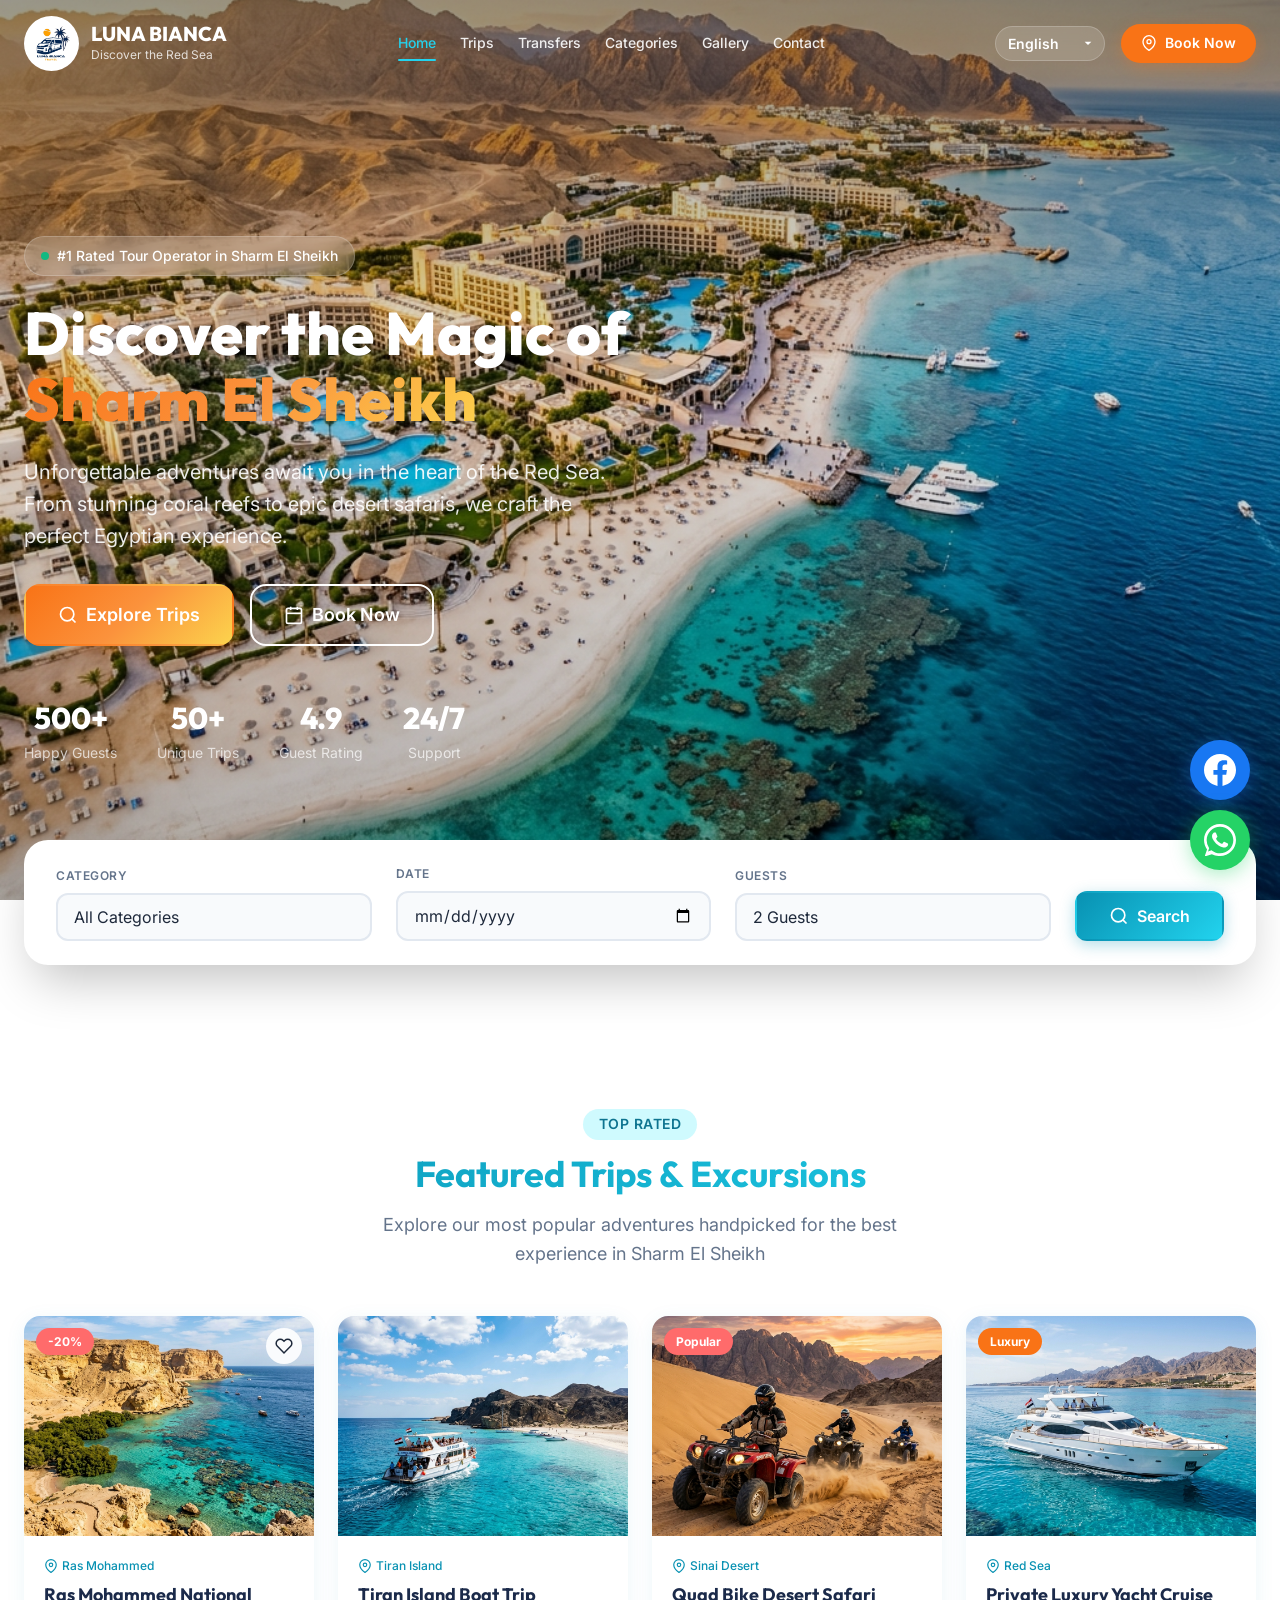
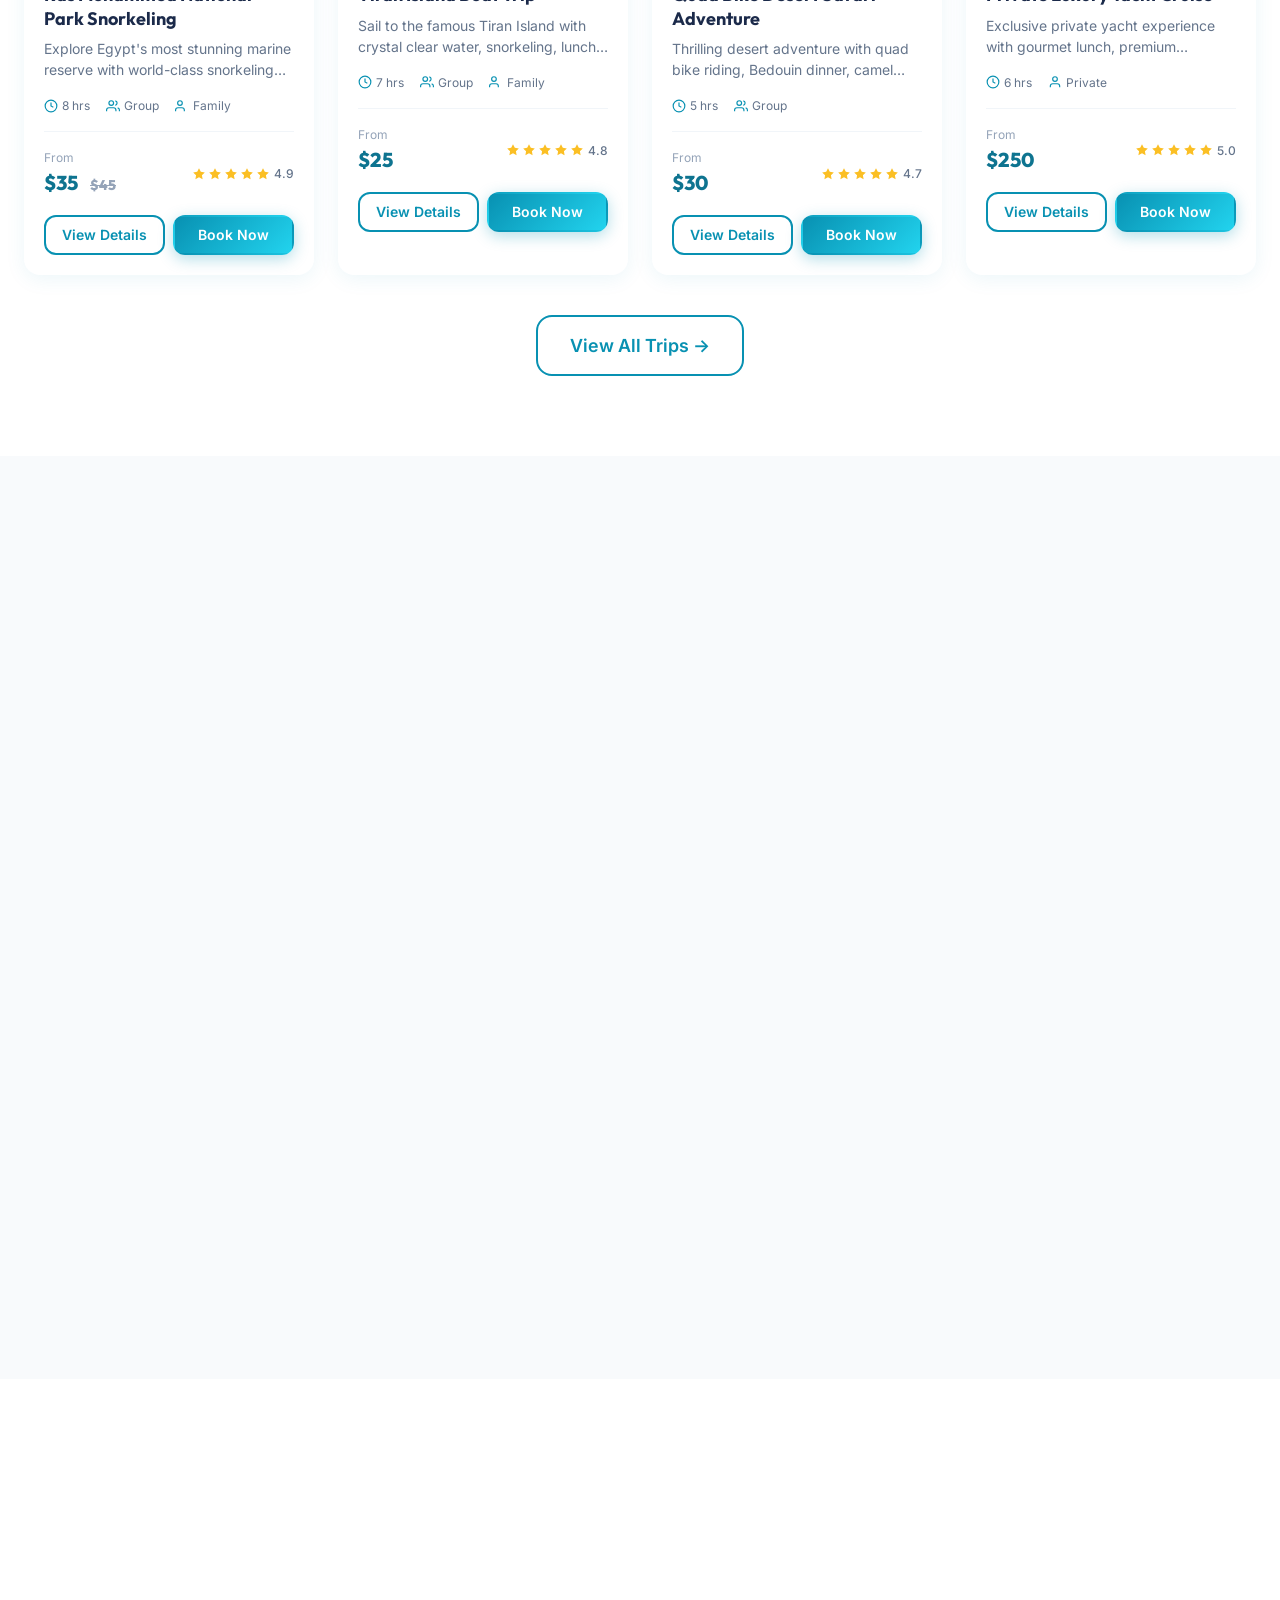
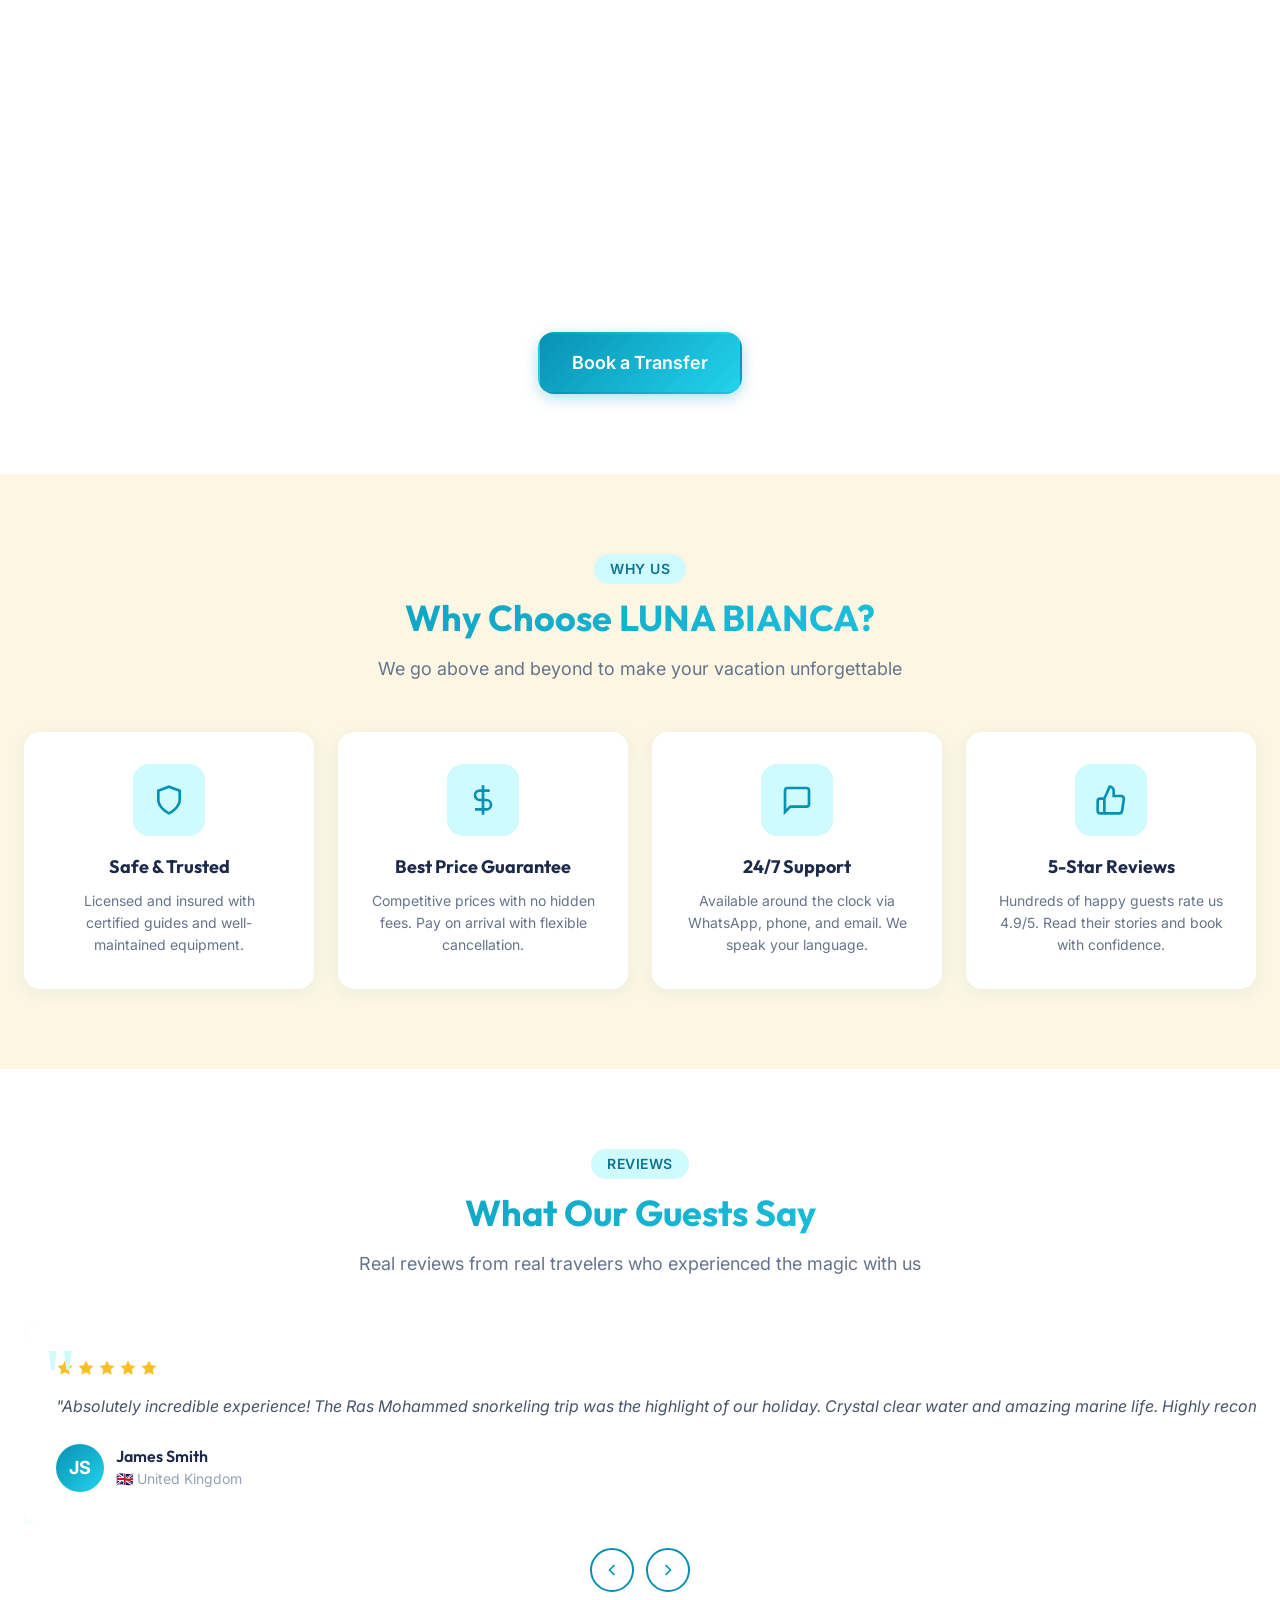
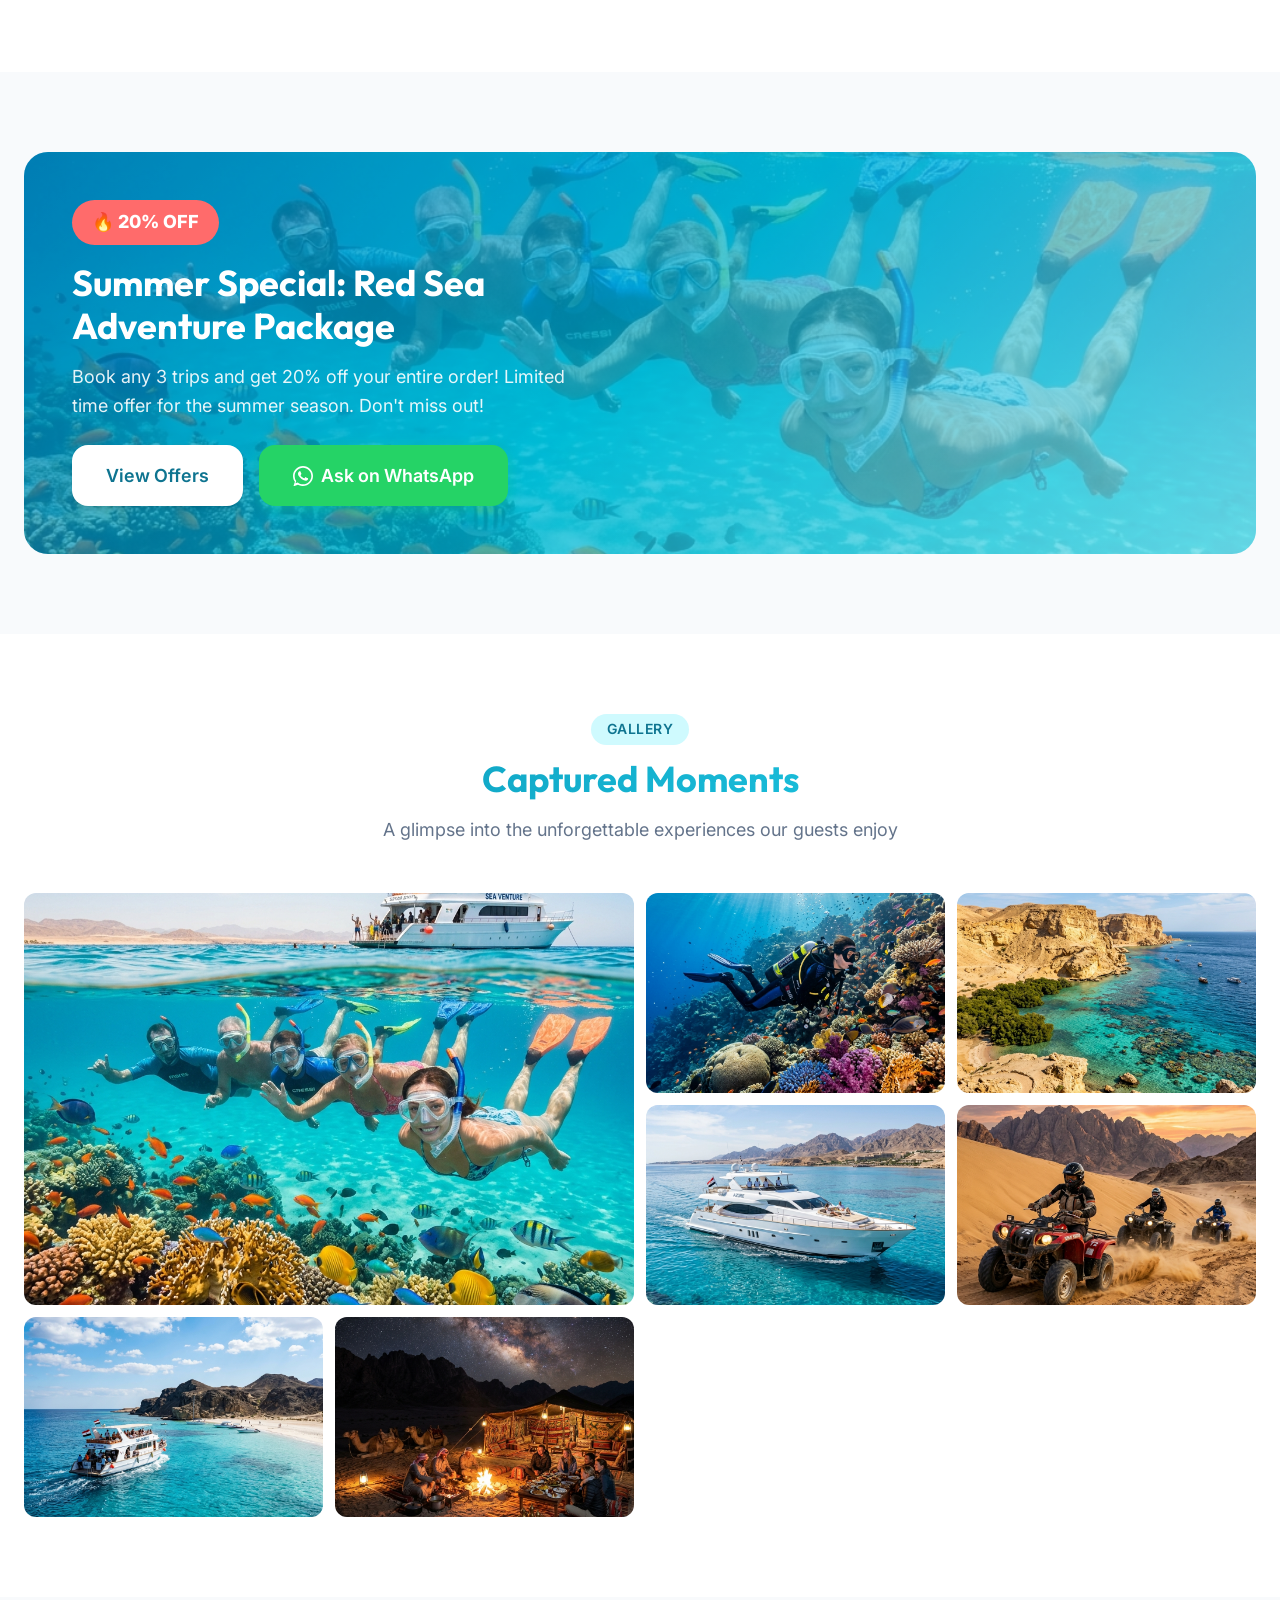
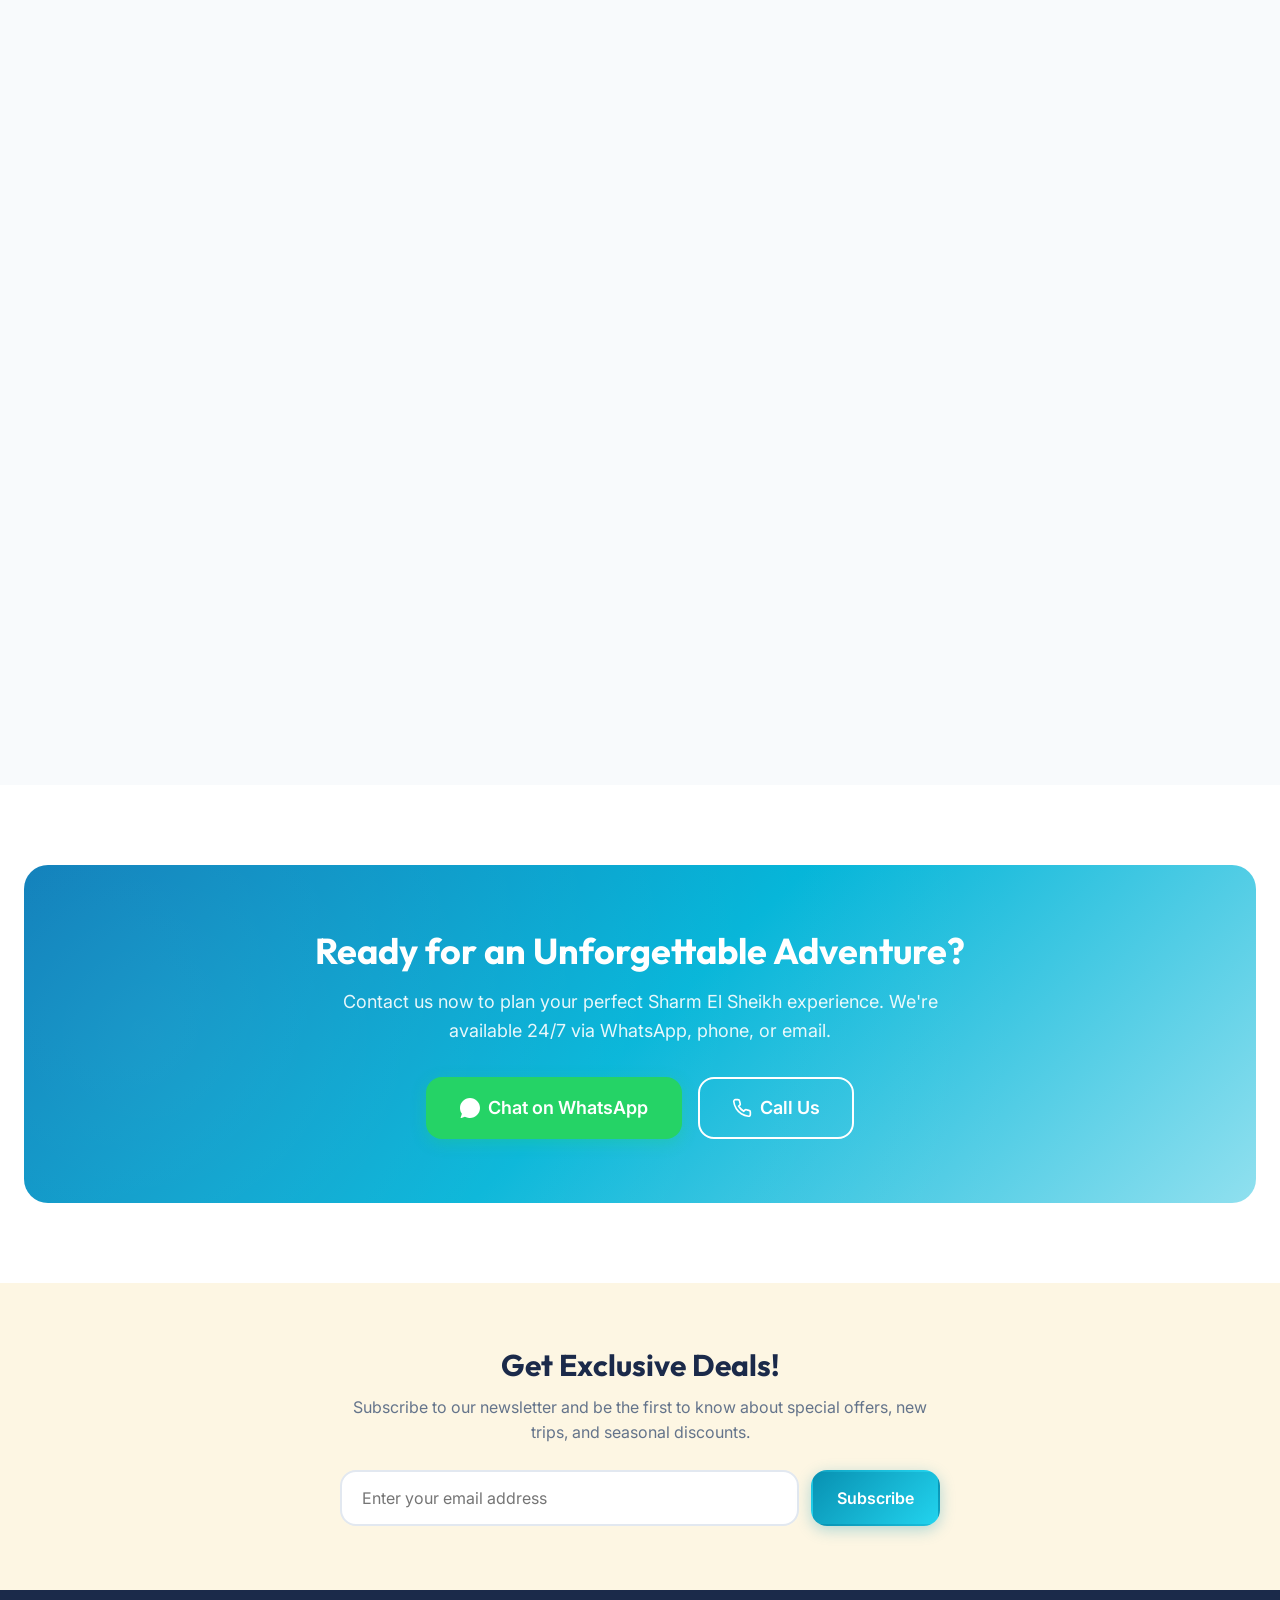
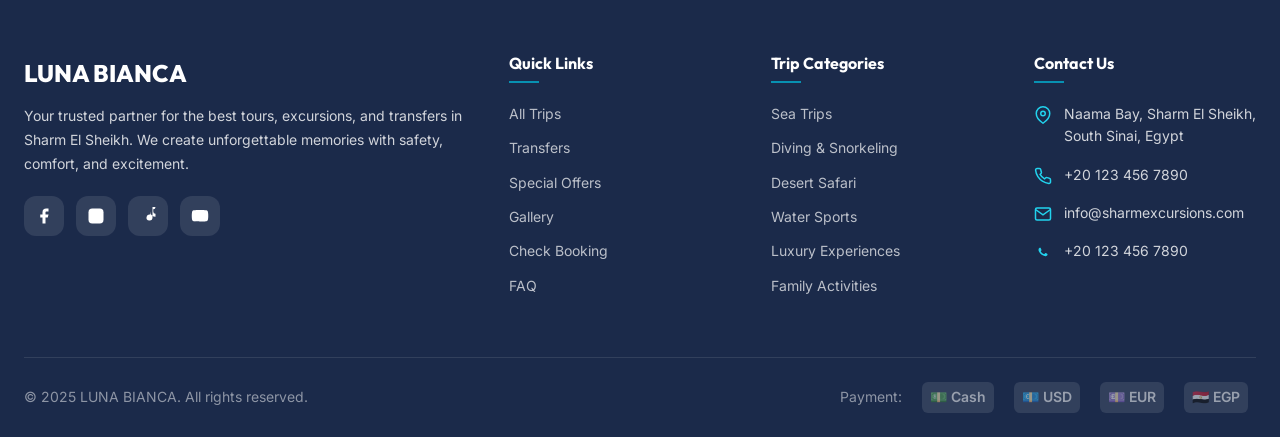
==== commit 88643a62: "Add files via upload" ====
--- a/index.html
+++ b/index.html
@@ -5,10 +5,10 @@
   <meta name="viewport" content="width=device-width, initial-scale=1.0">
   <meta name="description" content="Book the best tours, excursions, and transfers in Sharm El Sheikh. Snorkeling, diving, desert safari, boat trips, and more. Best prices guaranteed!">
   <meta name="keywords" content="Sharm El Sheikh, tours, excursions, Red Sea, snorkeling, diving, desert safari, Egypt tourism">
-  <title>LUNA BLANCA — Best Tours & Activities in Sharm El Sheikh</title>
+  <title>LUNA BIANCA — Best Tours & Activities in Sharm El Sheikh</title>
 
   <!-- Favicon -->
-  <link rel="icon" type="image/svg+xml" href="data:image/svg+xml,%3Csvg xmlns='http://www.w3.org/2000/svg' viewBox='0 0 100 100'%3E%3Cdefs%3E%3ClinearGradient id='g' x1='0%25' y1='0%25' x2='100%25' y2='100%25'%3E%3Cstop offset='0%25' stop-color='%230891B2'/%3E%3Cstop offset='100%25' stop-color='%2322D3EE'/%3E%3C/linearGradient%3E%3C/defs%3E%3Ccircle cx='50' cy='50' r='45' fill='url(%23g)'/%3E%3Ctext x='50' y='65' text-anchor='middle' font-size='40' font-weight='bold' fill='white' font-family='Arial'%3ESE%3C/text%3E%3C/svg%3E">
+  <link rel="icon" type="image/jpeg" href="image/LOGO.jpeg">
 
   <!-- CSS -->
   <link rel="stylesheet" href="assets/css/style.css">
@@ -26,9 +26,9 @@
   <nav class="navbar transparent" data-transparent="true" id="navbar">
     <div class="container">
       <a href="index.html" class="navbar-brand">
-        <img src="image/LOGO.jpeg" class="logo" style="mix-blend-mode: multiply; border-radius: 50%; object-fit: cover; width: 42px; height: 42px;" alt="Luna Blanca">
+        <img src="image/LOGO.jpeg" class="logo" alt="Luna Bianca">
         <div class="brand-text">
-          <span class="brand-name" data-lang-en="LUNA BLANCA" data-lang-ar="لونا بلانكا">LUNA BLANCA</span>
+          <span class="brand-name" data-lang-en="LUNA BIANCA" data-lang-ar="لونا بيانكا">LUNA BIANCA</span>
           <span class="brand-tagline" data-lang-en="Discover the Red Sea" data-lang-ar="اكتشف البحر الأحمر">Discover the Red Sea</span>
         </div>
       </a>
@@ -42,23 +42,33 @@
           <a href="#gallery" data-lang-en="Gallery" data-lang-ar="المعرض">Gallery</a>
           <a href="#contact" data-lang-en="Contact" data-lang-ar="تواصل">Contact</a>
         </div>
-        <div class="navbar-actions">
-          <div class="lang-switch">
-            <button class="active" data-lang="en">EN</button>
-            <button data-lang="ar">عربي</button>
-          </div>
-          <a href="trips.html" class="navbar-cta">
-            <svg width="16" height="16" fill="none" stroke="currentColor" stroke-width="2" viewBox="0 0 24 24"><path d="M21 10c0 7-9 13-9 13s-9-6-9-13a9 9 0 0118 0z"/><circle cx="12" cy="10" r="3"/></svg>
-            <span data-lang-en="Book Now" data-lang-ar="احجز الآن">Book Now</span>
-          </a>
-        </div>
-      </div>
-
-      <button class="navbar-toggle" id="navbarToggle" aria-label="Toggle navigation">
-        <span></span>
-        <span></span>
-        <span></span>
-      </button>
+      </div>
+
+      <div class="header-right">
+        <div class="lang-dropdown">
+          <select id="langSelect" class="lang-select" aria-label="Select Language">
+            <option value="en">English</option>
+            <option value="ar">العربية</option>
+            <option value="ru">Русский</option>
+            <option value="it">Italiano</option>
+            <option value="tr">Türkçe</option>
+            <option value="he">עברית</option>
+            <option value="fr">Français</option>
+            <option value="es">Español</option>
+          </select>
+        </div>
+        
+        <a href="trips.html" class="navbar-cta">
+          <svg width="16" height="16" fill="none" stroke="currentColor" stroke-width="2" viewBox="0 0 24 24"><path d="M21 10c0 7-9 13-9 13s-9-6-9-13a9 9 0 0118 0z"/><circle cx="12" cy="10" r="3"/></svg>
+          <span data-lang-en="Book Now" data-lang-ar="احجز الآن" class="cta-text">Book Now</span>
+        </a>
+
+        <button class="navbar-toggle" id="navbarToggle" aria-label="Toggle navigation">
+          <span></span>
+          <span></span>
+          <span></span>
+        </button>
+      </div>
     </div>
   </nav>
 
@@ -179,7 +189,7 @@
 
       <div class="grid grid-4 animate-on-scroll">
         <!-- Trip Card 1: Ras Mohammed -->
-        <div class="trip-card">
+        <div class="trip-card fade-up">
           <div class="trip-card-image">
             <img src="assets/images/trips/ras-mohammed.png" alt="Ras Mohammed National Park" loading="lazy">
             <span class="trip-card-badge">-20%</span>
@@ -232,7 +242,7 @@
         </div>
 
         <!-- Trip Card 2: Tiran Island -->
-        <div class="trip-card">
+        <div class="trip-card fade-up">
           <div class="trip-card-image">
             <img src="assets/images/trips/tiran-island.png" alt="Tiran Island" loading="lazy">
           </div>
@@ -281,7 +291,7 @@
         </div>
 
         <!-- Trip Card 3: Desert Safari -->
-        <div class="trip-card">
+        <div class="trip-card fade-up">
           <div class="trip-card-image">
             <img src="assets/images/trips/desert-safari.png" alt="Desert Safari" loading="lazy">
             <span class="trip-card-badge">Popular</span>
@@ -327,7 +337,7 @@
         </div>
 
         <!-- Trip Card 4: Private Yacht -->
-        <div class="trip-card">
+        <div class="trip-card fade-up">
           <div class="trip-card-image">
             <img src="assets/images/trips/yacht.png" alt="Private Yacht" loading="lazy">
             <span class="trip-card-badge" style="background: var(--accent);">Luxury</span>
@@ -391,7 +401,7 @@
       </div>
 
       <div class="grid grid-4 categories-grid animate-on-scroll">
-        <a href="trips.html?cat=sea-trips" class="category-card">
+        <a href="trips.html?cat=sea-trips" class="category-card fade-up">
           <img src="assets/images/categories/sea-trips.png" alt="Sea Trips" loading="lazy">
           <div class="category-card-overlay">
             <h3 data-lang-en="Sea Trips" data-lang-ar="رحلات بحرية">Sea Trips</h3>
@@ -399,7 +409,7 @@
             <span class="category-count">12 Trips</span>
           </div>
         </a>
-        <a href="trips.html?cat=diving" class="category-card">
+        <a href="trips.html?cat=diving" class="category-card fade-up">
           <img src="assets/images/categories/diving.png" alt="Diving & Snorkeling" loading="lazy">
           <div class="category-card-overlay">
             <h3 data-lang-en="Diving & Snorkeling" data-lang-ar="غوص وسنوركلينج">Diving & Snorkeling</h3>
@@ -407,7 +417,7 @@
             <span class="category-count">8 Trips</span>
           </div>
         </a>
-        <a href="trips.html?cat=desert" class="category-card">
+        <a href="trips.html?cat=desert" class="category-card fade-up">
           <img src="assets/images/categories/desert.png" alt="Desert Safari" loading="lazy">
           <div class="category-card-overlay">
             <h3 data-lang-en="Desert Safari" data-lang-ar="سفاري الصحراء">Desert Safari</h3>
@@ -415,7 +425,7 @@
             <span class="category-count">6 Trips</span>
           </div>
         </a>
-        <a href="trips.html?cat=water-sports" class="category-card">
+        <a href="trips.html?cat=water-sports" class="category-card fade-up">
           <img src="assets/images/categories/water-sports.png" alt="Water Sports" loading="lazy">
           <div class="category-card-overlay">
             <h3 data-lang-en="Water Sports" data-lang-ar="رياضات مائية">Water Sports</h3>
@@ -423,7 +433,7 @@
             <span class="category-count">5 Trips</span>
           </div>
         </a>
-        <a href="trips.html?cat=ras-mohammed" class="category-card">
+        <a href="trips.html?cat=ras-mohammed" class="category-card fade-up">
           <img src="assets/images/categories/ras-mohammed.png" alt="Ras Mohammed" loading="lazy">
           <div class="category-card-overlay">
             <h3 data-lang-en="Ras Mohammed" data-lang-ar="رأس محمد">Ras Mohammed</h3>
@@ -431,7 +441,7 @@
             <span class="category-count">4 Trips</span>
           </div>
         </a>
-        <a href="trips.html?cat=dahab" class="category-card">
+        <a href="trips.html?cat=dahab" class="category-card fade-up">
           <img src="assets/images/categories/dahab.png" alt="Dahab Trips" loading="lazy">
           <div class="category-card-overlay">
             <h3 data-lang-en="Dahab Trips" data-lang-ar="رحلات دهب">Dahab Trips</h3>
@@ -439,7 +449,7 @@
             <span class="category-count">3 Trips</span>
           </div>
         </a>
-        <a href="trips.html?cat=saint-catherine" class="category-card">
+        <a href="trips.html?cat=saint-catherine" class="category-card fade-up">
           <img src="assets/images/categories/saint-catherine.png" alt="Saint Catherine" loading="lazy">
           <div class="category-card-overlay">
             <h3 data-lang-en="Mount Sinai & Saint Catherine" data-lang-ar="جبل موسى وسانت كاترين">Mount Sinai & Saint Catherine</h3>
@@ -447,7 +457,7 @@
             <span class="category-count">2 Trips</span>
           </div>
         </a>
-        <a href="trips.html?cat=luxury" class="category-card">
+        <a href="trips.html?cat=luxury" class="category-card fade-up">
           <img src="assets/images/categories/luxury.png" alt="Luxury Experiences" loading="lazy">
           <div class="category-card-overlay">
             <h3 data-lang-en="Luxury Experiences" data-lang-ar="تجارب فاخرة">Luxury Experiences</h3>
@@ -509,7 +519,7 @@
     <div class="container">
       <div class="section-header animate-on-scroll">
         <span class="section-badge" data-lang-en="Why Us" data-lang-ar="لماذا نحن">Why Us</span>
-        <h2 data-lang-en="Why Choose LUNA BLANCA?" data-lang-ar="لماذا تختار لونا بلانكا؟">Why Choose LUNA BLANCA?</h2>
+        <h2 data-lang-en="Why Choose LUNA BIANCA?" data-lang-ar="لماذا تختار لونا بيانكا؟">Why Choose LUNA BIANCA?</h2>
         <p data-lang-en="We go above and beyond to make your vacation unforgettable" data-lang-ar="نبذل قصارى جهدنا لجعل إجازتك لا تُنسى">We go above and beyond to make your vacation unforgettable</p>
       </div>
 
@@ -624,7 +634,7 @@
               <svg viewBox="0 0 24 24"><polygon points="12 2 15.09 8.26 22 9.27 17 14.14 18.18 21.02 12 17.77 5.82 21.02 7 14.14 2 9.27 8.91 8.26 12 2"/></svg>
               <svg viewBox="0 0 24 24"><polygon points="12 2 15.09 8.26 22 9.27 17 14.14 18.18 21.02 12 17.77 5.82 21.02 7 14.14 2 9.27 8.91 8.26 12 2"/></svg>
             </div>
-            <p class="review-text">"Mount Sinai sunrise trek was a life-changing experience. The guide was knowledgeable and the monastery visit was fascinating. Thank you LUNA BLANCA for an incredible trip!"</p>
+            <p class="review-text">"Mount Sinai sunrise trek was a life-changing experience. The guide was knowledgeable and the monastery visit was fascinating. Thank you LUNA BIANCA for an incredible trip!"</p>
             <div class="review-author">
               <div class="review-avatar">SC</div>
               <div class="review-author-info">
@@ -654,7 +664,7 @@
     <div class="container">
       <div class="offer-banner animate-on-scroll">
         <div class="offer-banner-bg">
-          <img src="assets/images/trips/snorkeling.png" alt="Special Offer">
+          <img loading="lazy" src="assets/images/trips/snorkeling.png" alt="Special Offer">
         </div>
         <div class="offer-content">
           <div class="offer-discount-badge">🔥 20% OFF</div>
@@ -684,43 +694,43 @@
       </div>
 
       <div class="gallery-grid animate-on-scroll">
-        <div class="gallery-item">
+        <div class="gallery-item fade-up">
           <img src="assets/images/gallery/gallery-1.png" alt="Snorkeling in Red Sea" loading="lazy">
           <div class="gallery-item-overlay">
             <svg fill="none" stroke="currentColor" stroke-width="2" viewBox="0 0 24 24"><circle cx="11" cy="11" r="8"/><path d="m21 21-4.35-4.35"/><line x1="11" y1="8" x2="11" y2="14"/><line x1="8" y1="11" x2="14" y2="11"/></svg>
           </div>
         </div>
-        <div class="gallery-item">
+        <div class="gallery-item fade-up">
           <img src="assets/images/gallery/gallery-2.png" alt="Diving coral reef" loading="lazy">
           <div class="gallery-item-overlay">
             <svg fill="none" stroke="currentColor" stroke-width="2" viewBox="0 0 24 24"><circle cx="11" cy="11" r="8"/><path d="m21 21-4.35-4.35"/><line x1="11" y1="8" x2="11" y2="14"/><line x1="8" y1="11" x2="14" y2="11"/></svg>
           </div>
         </div>
-        <div class="gallery-item">
+        <div class="gallery-item fade-up">
           <img src="assets/images/gallery/gallery-3.png" alt="Ras Mohammed" loading="lazy">
           <div class="gallery-item-overlay">
             <svg fill="none" stroke="currentColor" stroke-width="2" viewBox="0 0 24 24"><circle cx="11" cy="11" r="8"/><path d="m21 21-4.35-4.35"/><line x1="11" y1="8" x2="11" y2="14"/><line x1="8" y1="11" x2="14" y2="11"/></svg>
           </div>
         </div>
-        <div class="gallery-item">
+        <div class="gallery-item fade-up">
           <img src="assets/images/gallery/gallery-4.png" alt="Yacht cruise" loading="lazy">
           <div class="gallery-item-overlay">
             <svg fill="none" stroke="currentColor" stroke-width="2" viewBox="0 0 24 24"><circle cx="11" cy="11" r="8"/><path d="m21 21-4.35-4.35"/><line x1="11" y1="8" x2="11" y2="14"/><line x1="8" y1="11" x2="14" y2="11"/></svg>
           </div>
         </div>
-        <div class="gallery-item">
+        <div class="gallery-item fade-up">
           <img src="assets/images/gallery/gallery-5.png" alt="Desert safari" loading="lazy">
           <div class="gallery-item-overlay">
             <svg fill="none" stroke="currentColor" stroke-width="2" viewBox="0 0 24 24"><circle cx="11" cy="11" r="8"/><path d="m21 21-4.35-4.35"/><line x1="11" y1="8" x2="11" y2="14"/><line x1="8" y1="11" x2="14" y2="11"/></svg>
           </div>
         </div>
-        <div class="gallery-item">
+        <div class="gallery-item fade-up">
           <img src="assets/images/gallery/gallery-6.png" alt="Tiran Island" loading="lazy">
           <div class="gallery-item-overlay">
             <svg fill="none" stroke="currentColor" stroke-width="2" viewBox="0 0 24 24"><circle cx="11" cy="11" r="8"/><path d="m21 21-4.35-4.35"/><line x1="11" y1="8" x2="11" y2="14"/><line x1="8" y1="11" x2="14" y2="11"/></svg>
           </div>
         </div>
-        <div class="gallery-item">
+        <div class="gallery-item fade-up">
           <img src="assets/images/gallery/gallery-7.png" alt="Bedouin dinner" loading="lazy">
           <div class="gallery-item-overlay">
             <svg fill="none" stroke="currentColor" stroke-width="2" viewBox="0 0 24 24"><circle cx="11" cy="11" r="8"/><path d="m21 21-4.35-4.35"/><line x1="11" y1="8" x2="11" y2="14"/><line x1="8" y1="11" x2="14" y2="11"/></svg>
@@ -813,7 +823,7 @@
         <h2 data-lang-en="Ready for an Unforgettable Adventure?" data-lang-ar="مستعد لمغامرة لا تُنسى؟">Ready for an Unforgettable Adventure?</h2>
         <p data-lang-en="Contact us now to plan your perfect Sharm El Sheikh experience. We're available 24/7 via WhatsApp, phone, or email." data-lang-ar="تواصل معنا الآن لتخطيط تجربتك المثالية في شرم الشيخ. متاحون 24/7 عبر واتساب أو الهاتف أو البريد.">Contact us now to plan your perfect Sharm El Sheikh experience. We're available 24/7 via WhatsApp, phone, or email.</p>
         <div class="contact-cta-buttons">
-          <a href="https://wa.me/201234567890" class="btn btn-whatsapp btn-lg" target="_blank">
+          <a href="https://wa.me/201515682365" class="btn btn-whatsapp btn-lg" target="_blank">
             <svg width="20" height="20" viewBox="0 0 24 24" fill="currentColor"><path d="M17.472 14.382c-.297-.149-1.758-.867-2.03-.967-.273-.099-.471-.148-.67.15-.197.297-.767.966-.94 1.164-.173.199-.347.223-.644.075-.297-.15-1.255-.463-2.39-1.475-.883-.788-1.48-1.761-1.653-2.059-.173-.297-.018-.458.13-.606.134-.133.298-.347.446-.52.149-.174.198-.298.298-.497.099-.198.05-.371-.025-.52-.075-.149-.669-1.612-.916-2.207-.242-.579-.487-.5-.669-.51-.173-.008-.371-.01-.57-.01-.198 0-.52.074-.792.372-.272.297-1.04 1.016-1.04 2.479 0 1.462 1.065 2.875 1.213 3.074.149.198 2.096 3.2 5.077 4.487.709.306 1.262.489 1.694.625.712.227 1.36.195 1.871.118.571-.085 1.758-.719 2.006-1.413.248-.694.248-1.289.173-1.413-.074-.124-.272-.198-.57-.347z"/><path d="M12 0C5.373 0 0 5.373 0 12c0 2.625.846 5.059 2.284 7.034L.789 23.492a.5.5 0 00.611.611l4.458-1.495A11.943 11.943 0 0012 24c6.627 0 12-5.373 12-12S18.627 0 12 0z"/></svg>
             <span data-lang-en="Chat on WhatsApp" data-lang-ar="تحدث عبر واتساب">Chat on WhatsApp</span>
           </a>
@@ -850,7 +860,7 @@
       <div class="footer-grid">
         <!-- Brand Column -->
         <div class="footer-brand">
-          <div class="brand-name" data-lang-en="LUNA BLANCA" data-lang-ar="لونا بلانكا">LUNA BLANCA</div>
+          <div class="brand-name" data-lang-en="LUNA BIANCA" data-lang-ar="لونا بيانكا">LUNA BIANCA</div>
           <p data-lang-en="Your trusted partner for the best tours, excursions, and transfers in Sharm El Sheikh. We create unforgettable memories with safety, comfort, and excitement." data-lang-ar="شريكك الموثوق لأفضل الجولات والرحلات والتوصيلات في شرم الشيخ. نصنع ذكريات لا تُنسى مع الأمان والراحة والمتعة.">Your trusted partner for the best tours, excursions, and transfers in Sharm El Sheikh. We create unforgettable memories with safety, comfort, and excitement.</p>
           <div class="footer-social">
             <a href="#" aria-label="Facebook">
@@ -917,7 +927,7 @@
       </div>
 
       <div class="footer-bottom">
-        <p>&copy; 2025 LUNA BLANCA. All rights reserved.</p>
+        <p>&copy; 2025 LUNA BIANCA. All rights reserved.</p>
         <div class="footer-payments">
           <span data-lang-en="Payment:" data-lang-ar="الدفع:">Payment:</span>
           <span class="payment-icon">💵 Cash</span>
@@ -935,14 +945,22 @@
   <div class="lightbox" id="lightbox">
     <button class="lightbox-close" aria-label="Close">&times;</button>
     <button class="lightbox-nav lightbox-prev" aria-label="Previous">‹</button>
-    <img src="" alt="Gallery image">
+    <img loading="lazy" src="" alt="Gallery image">
     <button class="lightbox-nav lightbox-next" aria-label="Next">›</button>
   </div>
 
+  
+  <!-- ============================================================
+       FACEBOOK FLOAT
+       ============================================================ -->
+  <a href="https://www.facebook.com/share/1Ji1PKL6av/?mibextid=wwXIfr" class="facebook-float" target="_blank" rel="noopener noreferrer" aria-label="Facebook">
+    <svg viewBox="0 0 24 24"><path d="M24 12.073c0-6.627-5.373-12-12-12s-12 5.373-12 12c0 5.99 4.388 10.954 10.125 11.854v-8.385H7.078v-3.469h3.047V9.43c0-3.007 1.792-4.669 4.533-4.669 1.312 0 2.686.235 2.686.235v2.953H15.83c-1.491 0-1.956.925-1.956 1.874v2.25h3.328l-.532 3.469h-2.796v8.385C19.612 23.027 24 18.062 24 12.073z"/></svg>
+  </a>
+
   <!-- ============================================================
        WHATSAPP FLOAT
        ============================================================ -->
-  <a href="https://wa.me/201234567890" class="whatsapp-float" target="_blank" aria-label="Chat on WhatsApp">
+  <a href="https://wa.me/201515682365" class="whatsapp-float" target="_blank" aria-label="Chat on WhatsApp">
     <svg viewBox="0 0 24 24"><path d="M17.472 14.382c-.297-.149-1.758-.867-2.03-.967-.273-.099-.471-.148-.67.15-.197.297-.767.966-.94 1.164-.173.199-.347.223-.644.075-.297-.15-1.255-.463-2.39-1.475-.883-.788-1.48-1.761-1.653-2.059-.173-.297-.018-.458.13-.606.134-.133.298-.347.446-.52.149-.174.198-.298.298-.497.099-.198.05-.371-.025-.52-.075-.149-.669-1.612-.916-2.207-.242-.579-.487-.5-.669-.51-.173-.008-.371-.01-.57-.01-.198 0-.52.074-.792.372-.272.297-1.04 1.016-1.04 2.479 0 1.462 1.065 2.875 1.213 3.074.149.198 2.096 3.2 5.077 4.487.709.306 1.262.489 1.694.625.712.227 1.36.195 1.871.118.571-.085 1.758-.719 2.006-1.413.248-.694.248-1.289.173-1.413-.074-.124-.272-.198-.57-.347z"/><path d="M12 0C5.373 0 0 5.373 0 12c0 2.625.846 5.059 2.284 7.034L.789 23.492a.5.5 0 00.611.611l4.458-1.495A11.943 11.943 0 0012 24c6.627 0 12-5.373 12-12S18.627 0 12 0zm0 22c-2.205 0-4.253-.71-5.918-1.915l-.413-.306-2.643.886.886-2.643-.306-.413A9.952 9.952 0 012 12C2 6.486 6.486 2 12 2s10 4.486 10 10-4.486 10-10 10z"/></svg>
   </a>
 
@@ -959,35 +977,44 @@
     document.getElementById('searchDate').min = new Date().toISOString().split('T')[0];
 
     // Language switcher
-    document.querySelectorAll('.lang-switch button').forEach(btn => {
-      btn.addEventListener('click', () => {
-        const lang = btn.dataset.lang;
-        document.querySelectorAll('.lang-switch button').forEach(b => b.classList.remove('active'));
-        btn.classList.add('active');
-
-        const isRtl = lang === 'ar';
+    const langSelect = document.getElementById('langSelect');
+    if (langSelect) {
+      langSelect.addEventListener('change', (e) => {
+        const lang = e.target.value;
+        const isRtl = (lang === 'ar' || lang === 'he');
         document.body.setAttribute('dir', isRtl ? 'rtl' : 'ltr');
         document.documentElement.setAttribute('lang', lang);
 
-        // Update all bilingual text elements
         document.querySelectorAll('[data-lang-en]').forEach(el => {
-          const text = lang === 'ar' ? el.dataset.langAr : el.dataset.langEn;
-          if (el.tagName === 'INPUT') {
-            el.placeholder = text;
-          } else {
-            el.innerHTML = text;
+          // Fallback to English if translation is missing
+          let text = el.dataset['lang' + lang.charAt(0).toUpperCase() + lang.slice(1)];
+          if (!text) {
+             if (lang === 'ar' && el.dataset.langAr) text = el.dataset.langAr;
+             else text = el.dataset.langEn;
+          }
+          if (text) {
+             if (el.tagName === 'INPUT') el.placeholder = text;
+             else el.innerHTML = text;
           }
         });
-
-        localStorage.setItem('sharm_lang', lang);
       });
-    });
+    }
 
     // Apply saved language
     const savedLang = localStorage.getItem('sharm_lang');
     if (savedLang === 'ar') {
-      document.querySelector('.lang-switch button[data-lang="ar"]').click();
+      if(langSelect){langSelect.value = savedLang; langSelect.dispatchEvent(new Event('change'));}
     }
   </script>
+
+  <!-- Google Translate -->
+  <div id="google_translate_element" style="display:none;"></div>
+  <script type="text/javascript">
+    function googleTranslateElementInit() {
+      new google.translate.TranslateElement({pageLanguage: 'en', autoDisplay: false}, 'google_translate_element');
+    }
+  </script>
+  <script type="text/javascript" src="https://translate.google.com/translate_a/element.js?cb=googleTranslateElementInit"></script>
+
 </body>
 </html>
--- a/assets/css/style.css
+++ b/assets/css/style.css
@@ -1,2903 +1,3057 @@
-/* ============================================================
-   SHARM EXCURSIONS — Design System
-   Premium Tourism & Excursions Booking Website
-   Color Palette: Turquoise, Aqua, Sand, White, Coral
-   ============================================================ */
-
-/* --- Google Fonts --- */
-@import url('https://fonts.googleapis.com/css2?family=Cairo:wght@300;400;500;600;700;800&family=Inter:wght@300;400;500;600;700&family=Outfit:wght@300;400;500;600;700;800&display=swap');
-
-/* --- CSS Custom Properties --- */
-:root {
-  /* Primary Colors */
-  --primary: #0891B2;
-  --primary-dark: #0E7490;
-  --primary-darker: #155E75;
-  --primary-light: #22D3EE;
-  --primary-lighter: #67E8F9;
-  --primary-50: #ECFEFF;
-  --primary-100: #CFFAFE;
-
-  /* Accent Colors */
-  --accent: #F97316;
-  --accent-dark: #EA580C;
-  --accent-light: #FB923C;
-
-  /* Coral */
-  --coral: #FF6B6B;
-  --coral-light: #FFA5A5;
-  --coral-dark: #E05252;
-
-  /* Sand */
-  --sand: #F4E8C1;
-  --sand-light: #FDF6E3;
-  --sand-dark: #D4C5A0;
-
-  /* Neutrals */
-  --white: #FFFFFF;
-  --gray-50: #F8FAFC;
-  --gray-100: #F1F5F9;
-  --gray-200: #E2E8F0;
-  --gray-300: #CBD5E1;
-  --gray-400: #94A3B8;
-  --gray-500: #64748B;
-  --gray-600: #475569;
-  --gray-700: #334155;
-  --gray-800: #1E293B;
-  --gray-900: #0F172A;
-
-  /* Semantic Colors */
-  --success: #10B981;
-  --warning: #F59E0B;
-  --danger: #EF4444;
-  --info: #3B82F6;
-
-  /* Navy */
-  --navy: #1B2A4A;
-  --navy-light: #2D3F5E;
-
-  /* Gradients */
-  --gradient-primary: linear-gradient(135deg, #0891B2 0%, #22D3EE 100%);
-  --gradient-ocean: linear-gradient(135deg, #0077B6 0%, #00B4D8 50%, #90E0EF 100%);
-  --gradient-sunset: linear-gradient(135deg, #F97316 0%, #FB923C 50%, #FCD34D 100%);
-  --gradient-hero: linear-gradient(180deg, rgba(0,0,0,0.4) 0%, rgba(0,0,0,0.1) 40%, rgba(0,0,0,0.3) 100%);
-  --gradient-card: linear-gradient(180deg, rgba(0,0,0,0) 0%, rgba(0,0,0,0.6) 100%);
-  --gradient-glass: linear-gradient(135deg, rgba(255,255,255,0.2) 0%, rgba(255,255,255,0.05) 100%);
-
-  /* Typography */
-  --font-heading: 'Outfit', sans-serif;
-  --font-body: 'Inter', sans-serif;
-  --font-arabic: 'Cairo', sans-serif;
-
-  /* Font Sizes */
-  --text-xs: 0.75rem;
-  --text-sm: 0.875rem;
-  --text-base: 1rem;
-  --text-lg: 1.125rem;
-  --text-xl: 1.25rem;
-  --text-2xl: 1.5rem;
-  --text-3xl: 1.875rem;
-  --text-4xl: 2.25rem;
-  --text-5xl: 3rem;
-  --text-6xl: 3.75rem;
-
-  /* Spacing */
-  --space-1: 0.25rem;
-  --space-2: 0.5rem;
-  --space-3: 0.75rem;
-  --space-4: 1rem;
-  --space-5: 1.25rem;
-  --space-6: 1.5rem;
-  --space-8: 2rem;
-  --space-10: 2.5rem;
-  --space-12: 3rem;
-  --space-16: 4rem;
-  --space-20: 5rem;
-  --space-24: 6rem;
-
-  /* Border Radius */
-  --radius-sm: 0.375rem;
-  --radius-md: 0.5rem;
-  --radius-lg: 0.75rem;
-  --radius-xl: 1rem;
-  --radius-2xl: 1.5rem;
-  --radius-full: 9999px;
-
-  /* Shadows */
-  --shadow-sm: 0 1px 2px rgba(0,0,0,0.05);
-  --shadow: 0 1px 3px rgba(0,0,0,0.1), 0 1px 2px rgba(0,0,0,0.06);
-  --shadow-md: 0 4px 6px -1px rgba(0,0,0,0.1), 0 2px 4px -1px rgba(0,0,0,0.06);
-  --shadow-lg: 0 10px 15px -3px rgba(0,0,0,0.1), 0 4px 6px -2px rgba(0,0,0,0.05);
-  --shadow-xl: 0 20px 25px -5px rgba(0,0,0,0.1), 0 10px 10px -5px rgba(0,0,0,0.04);
-  --shadow-2xl: 0 25px 50px -12px rgba(0,0,0,0.25);
-  --shadow-card: 0 4px 20px rgba(8,145,178,0.08);
-  --shadow-card-hover: 0 12px 40px rgba(8,145,178,0.15);
-
-  /* Transitions */
-  --transition-fast: 0.15s ease;
-  --transition: 0.3s ease;
-  --transition-slow: 0.5s ease;
-  --transition-bounce: 0.4s cubic-bezier(0.175, 0.885, 0.32, 1.275);
-
-  /* Z-Index */
-  --z-dropdown: 100;
-  --z-sticky: 200;
-  --z-fixed: 300;
-  --z-overlay: 400;
-  --z-modal: 500;
-  --z-toast: 600;
-
-  /* Container */
-  --container-max: 1280px;
-  --container-narrow: 960px;
-}
-
-/* --- Reset / Base --- */
-*,
-*::before,
-*::after {
-  margin: 0;
-  padding: 0;
-  box-sizing: border-box;
-}
-
-html {
-  scroll-behavior: smooth;
-  -webkit-text-size-adjust: 100%;
-  font-size: 16px;
-}
-
-body {
-  font-family: var(--font-body);
-  color: var(--gray-800);
-  background-color: var(--white);
-  line-height: 1.6;
-  -webkit-font-smoothing: antialiased;
-  -moz-osx-font-smoothing: grayscale;
-  overflow-x: hidden;
-}
-
-body[dir="rtl"] {
-  font-family: var(--font-arabic);
-}
-
-img {
-  max-width: 100%;
-  height: auto;
-  display: block;
-}
-
-a {
-  text-decoration: none;
-  color: inherit;
-  transition: color var(--transition);
-}
-
-ul, ol {
-  list-style: none;
-}
-
-button {
-  cursor: pointer;
-  border: none;
-  outline: none;
-  background: none;
-  font-family: inherit;
-}
-
-input, select, textarea {
-  font-family: inherit;
-  font-size: inherit;
-  outline: none;
-  border: none;
-}
-
-h1, h2, h3, h4, h5, h6 {
-  font-family: var(--font-heading);
-  font-weight: 700;
-  line-height: 1.2;
-  color: var(--navy);
-}
-
-body[dir="rtl"] h1,
-body[dir="rtl"] h2,
-body[dir="rtl"] h3,
-body[dir="rtl"] h4,
-body[dir="rtl"] h5,
-body[dir="rtl"] h6 {
-  font-family: var(--font-arabic);
-}
-
-/* --- Utility Classes --- */
-.container {
-  width: 100%;
-  max-width: var(--container-max);
-  margin: 0 auto;
-  padding: 0 var(--space-6);
-}
-
-.container-narrow {
-  max-width: var(--container-narrow);
-}
-
-.section {
-  padding: var(--space-20) 0;
-}
-
-.section-sm {
-  padding: var(--space-12) 0;
-}
-
-.section-bg {
-  background-color: var(--gray-50);
-}
-
-.section-sand {
-  background-color: var(--sand-light);
-}
-
-.section-header {
-  text-align: center;
-  margin-bottom: var(--space-12);
-}
-
-.section-header h2 {
-  font-size: var(--text-4xl);
-  margin-bottom: var(--space-4);
-  background: var(--gradient-primary);
-  -webkit-background-clip: text;
-  -webkit-text-fill-color: transparent;
-  background-clip: text;
-}
-
-.section-header p {
-  font-size: var(--text-lg);
-  color: var(--gray-500);
-  max-width: 600px;
-  margin: 0 auto;
-}
-
-.section-header .section-badge {
-  display: inline-block;
-  background: var(--primary-100);
-  color: var(--primary-dark);
-  padding: var(--space-1) var(--space-4);
-  border-radius: var(--radius-full);
-  font-size: var(--text-sm);
-  font-weight: 600;
-  margin-bottom: var(--space-3);
-  text-transform: uppercase;
-  letter-spacing: 0.5px;
-}
-
-.text-center { text-align: center; }
-.text-left { text-align: left; }
-.text-right { text-align: right; }
-.text-primary { color: var(--primary); }
-.text-accent { color: var(--accent); }
-.text-white { color: var(--white); }
-.text-muted { color: var(--gray-500); }
-
-.flex { display: flex; }
-.flex-wrap { flex-wrap: wrap; }
-.flex-col { flex-direction: column; }
-.items-center { align-items: center; }
-.justify-center { justify-content: center; }
-.justify-between { justify-content: space-between; }
-.gap-1 { gap: var(--space-1); }
-.gap-2 { gap: var(--space-2); }
-.gap-3 { gap: var(--space-3); }
-.gap-4 { gap: var(--space-4); }
-.gap-6 { gap: var(--space-6); }
-.gap-8 { gap: var(--space-8); }
-
-/* --- Grid System --- */
-.grid {
-  display: grid;
-  gap: var(--space-6);
-}
-
-.grid-2 { grid-template-columns: repeat(2, 1fr); }
-.grid-3 { grid-template-columns: repeat(3, 1fr); }
-.grid-4 { grid-template-columns: repeat(4, 1fr); }
-.grid-5 { grid-template-columns: repeat(5, 1fr); }
-.grid-6 { grid-template-columns: repeat(6, 1fr); }
-
-/* ==========================================================
-   NAVIGATION
-   ========================================================== */
-.navbar {
-  position: fixed;
-  top: 0;
-  left: 0;
-  right: 0;
-  z-index: var(--z-fixed);
-  padding: var(--space-4) 0;
-  transition: all var(--transition);
-}
-
-.navbar.transparent {
-  background: transparent;
-}
-
-.navbar.scrolled {
-  background: rgba(255, 255, 255, 0.95);
-  backdrop-filter: blur(20px);
-  -webkit-backdrop-filter: blur(20px);
-  box-shadow: var(--shadow-md);
-  padding: var(--space-2) 0;
-}
-
-.navbar .container {
-  display: flex;
-  align-items: center;
-  justify-content: space-between;
-}
-
-.navbar-brand {
-  display: flex;
-  align-items: center;
-  gap: var(--space-3);
-  z-index: 10;
-}
-
-.navbar-brand .logo {
-  height: 42px;
-  width: auto;
-}
-
-.navbar-brand .brand-text {
-  display: flex;
-  flex-direction: column;
-}
-
-.navbar-brand .brand-name {
-  font-family: var(--font-heading);
-  font-size: var(--text-xl);
-  font-weight: 800;
-  color: var(--white);
-  line-height: 1.1;
-  transition: color var(--transition);
-}
-
-.navbar.scrolled .brand-name {
-  color: var(--primary-dark);
-}
-
-.navbar-brand .brand-tagline {
-  font-size: var(--text-xs);
-  color: rgba(255,255,255,0.8);
-  font-weight: 400;
-  transition: color var(--transition);
-}
-
-.navbar.scrolled .brand-tagline {
-  color: var(--gray-500);
-}
-
-.navbar-menu {
-  display: flex;
-  align-items: center;
-  gap: var(--space-8);
-}
-
-.navbar-links {
-  display: flex;
-  align-items: center;
-  gap: var(--space-6);
-}
-
-.navbar-links a {
-  font-size: var(--text-sm);
-  font-weight: 500;
-  color: rgba(255,255,255,0.9);
-  transition: color var(--transition);
-  position: relative;
-  padding: var(--space-1) 0;
-}
-
-.navbar.scrolled .navbar-links a {
-  color: var(--gray-700);
-}
-
-.navbar-links a:hover,
-.navbar-links a.active {
-  color: var(--primary-light);
-}
-
-.navbar.scrolled .navbar-links a:hover,
-.navbar.scrolled .navbar-links a.active {
-  color: var(--primary);
-}
-
-.navbar-links a::after {
-  content: '';
-  position: absolute;
-  bottom: -2px;
-  left: 0;
-  width: 0;
-  height: 2px;
-  background: var(--primary-light);
-  transition: width var(--transition);
-  border-radius: var(--radius-full);
-}
-
-.navbar-links a:hover::after,
-.navbar-links a.active::after {
-  width: 100%;
-}
-
-.navbar-actions {
-  display: flex;
-  align-items: center;
-  gap: var(--space-3);
-}
-
-.lang-switch {
-  display: flex;
-  align-items: center;
-  gap: var(--space-1);
-  background: rgba(255,255,255,0.15);
-  backdrop-filter: blur(10px);
-  border-radius: var(--radius-full);
-  padding: var(--space-1);
-  border: 1px solid rgba(255,255,255,0.2);
-  transition: all var(--transition);
-}
-
-.navbar.scrolled .lang-switch {
-  background: var(--gray-100);
-  border-color: var(--gray-200);
-}
-
-.lang-switch button {
-  padding: var(--space-1) var(--space-3);
-  border-radius: var(--radius-full);
-  font-size: var(--text-xs);
-  font-weight: 600;
-  color: rgba(255,255,255,0.7);
-  transition: all var(--transition);
-}
-
-.navbar.scrolled .lang-switch button {
-  color: var(--gray-500);
-}
-
-.lang-switch button.active {
-  background: var(--white);
-  color: var(--primary-dark);
-  box-shadow: var(--shadow-sm);
-}
-
-.navbar.scrolled .lang-switch button.active {
-  background: var(--primary);
-  color: var(--white);
-}
-
-.navbar-cta {
-  display: inline-flex;
-  align-items: center;
-  gap: var(--space-2);
-  background: var(--accent);
-  color: var(--white);
-  padding: var(--space-2) var(--space-5);
-  border-radius: var(--radius-full);
-  font-size: var(--text-sm);
-  font-weight: 600;
-  transition: all var(--transition);
-  box-shadow: 0 4px 15px rgba(249,115,22,0.3);
-}
-
-.navbar-cta:hover {
-  background: var(--accent-dark);
-  transform: translateY(-1px);
-  box-shadow: 0 6px 20px rgba(249,115,22,0.4);
-}
-
-/* Hamburger */
-.navbar-toggle {
-  display: none;
-  flex-direction: column;
-  gap: 5px;
-  padding: var(--space-2);
-  z-index: 10;
-}
-
-.navbar-toggle span {
-  display: block;
-  width: 24px;
-  height: 2px;
-  background: var(--white);
-  border-radius: 2px;
-  transition: all var(--transition);
-}
-
-.navbar.scrolled .navbar-toggle span {
-  background: var(--gray-800);
-}
-
-.navbar-toggle.active span:nth-child(1) {
-  transform: rotate(45deg) translate(5px, 5px);
-}
-
-.navbar-toggle.active span:nth-child(2) {
-  opacity: 0;
-}
-
-.navbar-toggle.active span:nth-child(3) {
-  transform: rotate(-45deg) translate(5px, -5px);
-}
-
-/* WhatsApp Float */
-.whatsapp-float {
-  position: fixed;
-  bottom: 30px;
-  right: 30px;
-  z-index: var(--z-fixed);
-  width: 60px;
-  height: 60px;
-  border-radius: 50%;
-  background: #25D366;
-  display: flex;
-  align-items: center;
-  justify-content: center;
-  box-shadow: 0 4px 20px rgba(37,211,102,0.4);
-  transition: all var(--transition);
-  animation: pulse-green 2s infinite;
-}
-
-.whatsapp-float:hover {
-  transform: scale(1.1);
-  box-shadow: 0 6px 30px rgba(37,211,102,0.5);
-}
-
-.whatsapp-float svg {
-  width: 32px;
-  height: 32px;
-  fill: var(--white);
-}
-
-@keyframes pulse-green {
-  0% { box-shadow: 0 0 0 0 rgba(37,211,102,0.4); }
-  70% { box-shadow: 0 0 0 15px rgba(37,211,102,0); }
-  100% { box-shadow: 0 0 0 0 rgba(37,211,102,0); }
-}
-
-/* ==========================================================
-   BUTTONS
-   ========================================================== */
-.btn {
-  display: inline-flex;
-  align-items: center;
-  justify-content: center;
-  gap: var(--space-2);
-  padding: var(--space-3) var(--space-6);
-  border-radius: var(--radius-lg);
-  font-size: var(--text-base);
-  font-weight: 600;
-  font-family: var(--font-body);
-  transition: all var(--transition);
-  cursor: pointer;
-  border: 2px solid transparent;
-  line-height: 1.4;
-  white-space: nowrap;
-}
-
-.btn-lg {
-  padding: var(--space-4) var(--space-8);
-  font-size: var(--text-lg);
-  border-radius: var(--radius-xl);
-}
-
-.btn-sm {
-  padding: var(--space-2) var(--space-4);
-  font-size: var(--text-sm);
-}
-
-.btn-primary {
-  background: var(--gradient-primary);
-  color: var(--white);
-  box-shadow: 0 4px 15px rgba(8,145,178,0.3);
-}
-
-.btn-primary:hover {
-  transform: translateY(-2px);
-  box-shadow: 0 8px 25px rgba(8,145,178,0.4);
-}
-
-.btn-accent {
-  background: var(--gradient-sunset);
-  color: var(--white);
-  box-shadow: 0 4px 15px rgba(249,115,22,0.3);
-}
-
-.btn-accent:hover {
-  transform: translateY(-2px);
-  box-shadow: 0 8px 25px rgba(249,115,22,0.4);
-}
-
-.btn-outline {
-  background: transparent;
-  color: var(--white);
-  border-color: var(--white);
-}
-
-.btn-outline:hover {
-  background: var(--white);
-  color: var(--primary-dark);
-  transform: translateY(-2px);
-}
-
-.btn-outline-primary {
-  background: transparent;
-  color: var(--primary);
-  border-color: var(--primary);
-}
-
-.btn-outline-primary:hover {
-  background: var(--primary);
-  color: var(--white);
-  transform: translateY(-2px);
-}
-
-.btn-white {
-  background: var(--white);
-  color: var(--primary-dark);
-  box-shadow: var(--shadow-md);
-}
-
-.btn-white:hover {
-  transform: translateY(-2px);
-  box-shadow: var(--shadow-xl);
-}
-
-.btn-whatsapp {
-  background: #25D366;
-  color: var(--white);
-  box-shadow: 0 4px 15px rgba(37,211,102,0.3);
-}
-
-.btn-whatsapp:hover {
-  background: #20BD5A;
-  transform: translateY(-2px);
-  box-shadow: 0 8px 25px rgba(37,211,102,0.4);
-}
-
-.btn-icon {
-  width: 44px;
-  height: 44px;
-  padding: 0;
-  border-radius: var(--radius-full);
-}
-
-.btn-block {
-  width: 100%;
-}
-
-/* ==========================================================
-   HERO SECTION
-   ========================================================== */
-.hero {
-  position: relative;
-  min-height: 100vh;
-  display: flex;
-  align-items: center;
-  overflow: hidden;
-}
-
-.hero-slider {
-  position: absolute;
-  inset: 0;
-  z-index: 0;
-}
-
-.hero-slide {
-  position: absolute;
-  inset: 0;
-  opacity: 0;
-  transition: opacity 1s ease;
-}
-
-.hero-slide.active {
-  opacity: 1;
-}
-
-.hero-slide img {
-  width: 100%;
-  height: 100%;
-  object-fit: cover;
-}
-
-.hero-overlay {
-  position: absolute;
-  inset: 0;
-  background: var(--gradient-hero);
-  z-index: 1;
-}
-
-.hero-content {
-  position: relative;
-  z-index: 2;
-  max-width: 800px;
-  padding-top: 100px;
-}
-
-.hero-badge {
-  display: inline-flex;
-  align-items: center;
-  gap: var(--space-2);
-  background: rgba(255,255,255,0.15);
-  backdrop-filter: blur(10px);
-  border: 1px solid rgba(255,255,255,0.2);
-  border-radius: var(--radius-full);
-  padding: var(--space-2) var(--space-4);
-  color: var(--white);
-  font-size: var(--text-sm);
-  font-weight: 500;
-  margin-bottom: var(--space-6);
-  animation: fadeInUp 0.8s ease;
-}
-
-.hero-badge .dot {
-  width: 8px;
-  height: 8px;
-  border-radius: 50%;
-  background: var(--success);
-  animation: blink 2s infinite;
-}
-
-@keyframes blink {
-  0%, 100% { opacity: 1; }
-  50% { opacity: 0.3; }
-}
-
-.hero h1 {
-  font-size: var(--text-6xl);
-  color: var(--white);
-  font-weight: 800;
-  margin-bottom: var(--space-6);
-  line-height: 1.1;
-  animation: fadeInUp 0.8s ease 0.1s both;
-}
-
-.hero h1 span {
-  background: var(--gradient-sunset);
-  -webkit-background-clip: text;
-  -webkit-text-fill-color: transparent;
-  background-clip: text;
-}
-
-.hero p {
-  font-size: var(--text-xl);
-  color: rgba(255,255,255,0.9);
-  margin-bottom: var(--space-8);
-  line-height: 1.6;
-  max-width: 600px;
-  animation: fadeInUp 0.8s ease 0.2s both;
-}
-
-.hero-buttons {
-  display: flex;
-  gap: var(--space-4);
-  margin-bottom: var(--space-12);
-  animation: fadeInUp 0.8s ease 0.3s both;
-}
-
-.hero-stats {
-  display: flex;
-  gap: var(--space-10);
-  animation: fadeInUp 0.8s ease 0.4s both;
-}
-
-.hero-stat {
-  text-align: center;
-}
-
-.hero-stat .stat-number {
-  font-family: var(--font-heading);
-  font-size: var(--text-3xl);
-  font-weight: 800;
-  color: var(--white);
-}
-
-.hero-stat .stat-label {
-  font-size: var(--text-sm);
-  color: rgba(255,255,255,0.7);
-}
-
-/* Hero Slider Dots */
-.hero-dots {
-  position: absolute;
-  bottom: 40px;
-  left: 50%;
-  transform: translateX(-50%);
-  z-index: 3;
-  display: flex;
-  gap: var(--space-3);
-}
-
-.hero-dot {
-  width: 12px;
-  height: 12px;
-  border-radius: 50%;
-  background: rgba(255,255,255,0.4);
-  cursor: pointer;
-  transition: all var(--transition);
-}
-
-.hero-dot.active {
-  background: var(--white);
-  transform: scale(1.2);
-}
-
-/* ==========================================================
-   SEARCH FORM (Hero)
-   ========================================================== */
-.hero-search {
-  position: relative;
-  z-index: 3;
-  margin-top: -60px;
-  margin-bottom: var(--space-16);
-}
-
-.search-box {
-  background: var(--white);
-  border-radius: var(--radius-2xl);
-  padding: var(--space-6) var(--space-8);
-  box-shadow: var(--shadow-2xl);
-  display: flex;
-  align-items: flex-end;
-  gap: var(--space-6);
-}
-
-.search-field {
-  flex: 1;
-}
-
-.search-field label {
-  display: block;
-  font-size: var(--text-xs);
-  font-weight: 600;
-  color: var(--gray-500);
-  text-transform: uppercase;
-  letter-spacing: 0.5px;
-  margin-bottom: var(--space-2);
-}
-
-.search-field select,
-.search-field input {
-  width: 100%;
-  padding: var(--space-3) var(--space-4);
-  border: 2px solid var(--gray-200);
-  border-radius: var(--radius-lg);
-  font-size: var(--text-base);
-  color: var(--gray-800);
-  background: var(--gray-50);
-  transition: all var(--transition);
-  appearance: none;
-}
-
-.search-field select:focus,
-.search-field input:focus {
-  border-color: var(--primary);
-  background: var(--white);
-  box-shadow: 0 0 0 3px rgba(8,145,178,0.1);
-}
-
-.search-btn {
-  padding: var(--space-3) var(--space-8);
-  min-height: 50px;
-}
-
-/* ==========================================================
-   TRIP CARDS
-   ========================================================== */
-.trip-card {
-  background: var(--white);
-  border-radius: var(--radius-xl);
-  overflow: hidden;
-  box-shadow: var(--shadow-card);
-  transition: all var(--transition);
-  position: relative;
-}
-
-.trip-card:hover {
-  transform: translateY(-8px);
-  box-shadow: var(--shadow-card-hover);
-}
-
-.trip-card-image {
-  position: relative;
-  height: 220px;
-  overflow: hidden;
-}
-
-.trip-card-image img {
-  width: 100%;
-  height: 100%;
-  object-fit: cover;
-  transition: transform var(--transition-slow);
-}
-
-.trip-card:hover .trip-card-image img {
-  transform: scale(1.08);
-}
-
-.trip-card-badge {
-  position: absolute;
-  top: var(--space-3);
-  left: var(--space-3);
-  background: var(--coral);
-  color: var(--white);
-  padding: var(--space-1) var(--space-3);
-  border-radius: var(--radius-full);
-  font-size: var(--text-xs);
-  font-weight: 700;
-  z-index: 2;
-}
-
-.trip-card-wishlist {
-  position: absolute;
-  top: var(--space-3);
-  right: var(--space-3);
-  width: 36px;
-  height: 36px;
-  border-radius: 50%;
-  background: rgba(255,255,255,0.9);
-  backdrop-filter: blur(5px);
-  display: flex;
-  align-items: center;
-  justify-content: center;
-  cursor: pointer;
-  transition: all var(--transition);
-  z-index: 2;
-}
-
-.trip-card-wishlist:hover {
-  background: var(--coral);
-  color: var(--white);
-}
-
-.trip-card-wishlist svg {
-  width: 18px;
-  height: 18px;
-}
-
-.trip-card-body {
-  padding: var(--space-5);
-}
-
-.trip-card-location {
-  display: flex;
-  align-items: center;
-  gap: var(--space-1);
-  font-size: var(--text-xs);
-  color: var(--primary);
-  font-weight: 500;
-  margin-bottom: var(--space-2);
-}
-
-.trip-card-location svg {
-  width: 14px;
-  height: 14px;
-}
-
-.trip-card h3 {
-  font-size: var(--text-lg);
-  font-weight: 700;
-  margin-bottom: var(--space-2);
-  line-height: 1.3;
-  display: -webkit-box;
-  -webkit-line-clamp: 2;
-  -webkit-box-orient: vertical;
-  overflow: hidden;
-}
-
-.trip-card-desc {
-  font-size: var(--text-sm);
-  color: var(--gray-500);
-  margin-bottom: var(--space-4);
-  display: -webkit-box;
-  -webkit-line-clamp: 2;
-  -webkit-box-orient: vertical;
-  overflow: hidden;
-  line-height: 1.5;
-}
-
-.trip-card-meta {
-  display: flex;
-  align-items: center;
-  gap: var(--space-4);
-  margin-bottom: var(--space-4);
-  padding-bottom: var(--space-4);
-  border-bottom: 1px solid var(--gray-100);
-}
-
-.trip-card-meta-item {
-  display: flex;
-  align-items: center;
-  gap: var(--space-1);
-  font-size: var(--text-xs);
-  color: var(--gray-500);
-}
-
-.trip-card-meta-item svg {
-  width: 14px;
-  height: 14px;
-  color: var(--primary);
-}
-
-.trip-card-footer {
-  display: flex;
-  align-items: center;
-  justify-content: space-between;
-}
-
-.trip-card-price {
-  display: flex;
-  flex-direction: column;
-}
-
-.trip-card-price .price-label {
-  font-size: var(--text-xs);
-  color: var(--gray-400);
-}
-
-.trip-card-price .price-value {
-  font-family: var(--font-heading);
-  font-size: var(--text-xl);
-  font-weight: 800;
-  color: var(--primary-dark);
-}
-
-.trip-card-price .price-old {
-  font-size: var(--text-sm);
-  color: var(--gray-400);
-  text-decoration: line-through;
-  margin-left: var(--space-2);
-}
-
-.trip-card-rating {
-  display: flex;
-  align-items: center;
-  gap: var(--space-1);
-}
-
-.trip-card-rating .stars {
-  display: flex;
-  gap: 2px;
-}
-
-.trip-card-rating .stars svg {
-  width: 14px;
-  height: 14px;
-  fill: #FBBF24;
-}
-
-.trip-card-rating .rating-text {
-  font-size: var(--text-xs);
-  color: var(--gray-500);
-  font-weight: 500;
-}
-
-.trip-card-actions {
-  display: flex;
-  gap: var(--space-2);
-  margin-top: var(--space-4);
-}
-
-.trip-card-actions .btn {
-  flex: 1;
-  font-size: var(--text-sm);
-  padding: var(--space-2) var(--space-3);
-}
-
-/* ==========================================================
-   CATEGORY CARDS
-   ========================================================== */
-.category-card {
-  position: relative;
-  border-radius: var(--radius-xl);
-  overflow: hidden;
-  height: 280px;
-  cursor: pointer;
-  transition: all var(--transition);
-}
-
-.category-card:hover {
-  transform: translateY(-5px);
-  box-shadow: var(--shadow-xl);
-}
-
-.category-card img {
-  width: 100%;
-  height: 100%;
-  object-fit: cover;
-  transition: transform var(--transition-slow);
-}
-
-.category-card:hover img {
-  transform: scale(1.1);
-}
-
-.category-card-overlay {
-  position: absolute;
-  inset: 0;
-  background: var(--gradient-card);
-  display: flex;
-  flex-direction: column;
-  justify-content: flex-end;
-  padding: var(--space-6);
-  transition: all var(--transition);
-}
-
-.category-card:hover .category-card-overlay {
-  background: linear-gradient(180deg, rgba(8,145,178,0.1) 0%, rgba(8,145,178,0.8) 100%);
-}
-
-.category-card h3 {
-  color: var(--white);
-  font-size: var(--text-xl);
-  font-weight: 700;
-  margin-bottom: var(--space-1);
-}
-
-.category-card p {
-  color: rgba(255,255,255,0.8);
-  font-size: var(--text-sm);
-  display: -webkit-box;
-  -webkit-line-clamp: 2;
-  -webkit-box-orient: vertical;
-  overflow: hidden;
-}
-
-.category-card .category-count {
-  display: inline-flex;
-  align-items: center;
-  gap: var(--space-1);
-  background: rgba(255,255,255,0.2);
-  backdrop-filter: blur(5px);
-  border-radius: var(--radius-full);
-  padding: var(--space-1) var(--space-3);
-  font-size: var(--text-xs);
-  color: var(--white);
-  font-weight: 600;
-  margin-top: var(--space-2);
-}
-
-/* ==========================================================
-   FEATURES / WHY CHOOSE US
-   ========================================================== */
-.feature-card {
-  text-align: center;
-  padding: var(--space-8);
-  border-radius: var(--radius-xl);
-  background: var(--white);
-  box-shadow: var(--shadow-card);
-  transition: all var(--transition);
-  position: relative;
-  overflow: hidden;
-}
-
-.feature-card::before {
-  content: '';
-  position: absolute;
-  top: 0;
-  left: 0;
-  right: 0;
-  height: 4px;
-  background: var(--gradient-primary);
-  transform: scaleX(0);
-  transition: transform var(--transition);
-}
-
-.feature-card:hover::before {
-  transform: scaleX(1);
-}
-
-.feature-card:hover {
-  transform: translateY(-5px);
-  box-shadow: var(--shadow-card-hover);
-}
-
-.feature-icon {
-  width: 72px;
-  height: 72px;
-  border-radius: var(--radius-xl);
-  background: var(--primary-100);
-  display: flex;
-  align-items: center;
-  justify-content: center;
-  margin: 0 auto var(--space-5);
-  transition: all var(--transition);
-}
-
-.feature-card:hover .feature-icon {
-  background: var(--gradient-primary);
-  transform: scale(1.1);
-}
-
-.feature-icon svg {
-  width: 32px;
-  height: 32px;
-  color: var(--primary);
-  transition: color var(--transition);
-}
-
-.feature-card:hover .feature-icon svg {
-  color: var(--white);
-}
-
-.feature-card h3 {
-  font-size: var(--text-lg);
-  margin-bottom: var(--space-3);
-}
-
-.feature-card p {
-  font-size: var(--text-sm);
-  color: var(--gray-500);
-  line-height: 1.6;
-}
-
-/* ==========================================================
-   REVIEWS
-   ========================================================== */
-.review-card {
-  background: var(--white);
-  border-radius: var(--radius-xl);
-  padding: var(--space-8);
-  box-shadow: var(--shadow-card);
-  position: relative;
-  transition: all var(--transition);
-}
-
-.review-card:hover {
-  box-shadow: var(--shadow-card-hover);
-}
-
-.review-card::before {
-  content: '"';
-  font-family: serif;
-  font-size: 80px;
-  color: var(--primary-100);
-  position: absolute;
-  top: 10px;
-  left: 20px;
-  line-height: 1;
-}
-
-.review-stars {
-  display: flex;
-  gap: 3px;
-  margin-bottom: var(--space-4);
-}
-
-.review-stars svg {
-  width: 18px;
-  height: 18px;
-  fill: #FBBF24;
-}
-
-.review-text {
-  font-size: var(--text-base);
-  color: var(--gray-600);
-  line-height: 1.7;
-  margin-bottom: var(--space-6);
-  font-style: italic;
-}
-
-.review-author {
-  display: flex;
-  align-items: center;
-  gap: var(--space-3);
-}
-
-.review-avatar {
-  width: 48px;
-  height: 48px;
-  border-radius: 50%;
-  background: var(--gradient-primary);
-  display: flex;
-  align-items: center;
-  justify-content: center;
-  color: var(--white);
-  font-weight: 700;
-  font-size: var(--text-lg);
-}
-
-.review-author-info h4 {
-  font-size: var(--text-base);
-  font-weight: 600;
-  margin-bottom: 2px;
-}
-
-.review-author-info p {
-  font-size: var(--text-sm);
-  color: var(--gray-400);
-}
-
-/* Reviews Carousel */
-.reviews-carousel {
-  display: flex;
-  gap: var(--space-6);
-  overflow: hidden;
-  position: relative;
-}
-
-.reviews-track {
-  display: flex;
-  gap: var(--space-6);
-  transition: transform var(--transition-slow);
-}
-
-.reviews-track .review-card {
-  min-width: calc(33.333% - var(--space-4));
-  flex-shrink: 0;
-}
-
-/* ==========================================================
-   SPECIAL OFFERS
-   ========================================================== */
-.offer-banner {
-  position: relative;
-  border-radius: var(--radius-2xl);
-  overflow: hidden;
-  min-height: 350px;
-  display: flex;
-  align-items: center;
-  background: var(--gradient-ocean);
-}
-
-.offer-banner-bg {
-  position: absolute;
-  inset: 0;
-}
-
-.offer-banner-bg img {
-  width: 100%;
-  height: 100%;
-  object-fit: cover;
-  opacity: 0.3;
-}
-
-.offer-content {
-  position: relative;
-  z-index: 2;
-  padding: var(--space-12);
-  max-width: 600px;
-}
-
-.offer-discount-badge {
-  display: inline-flex;
-  align-items: center;
-  gap: var(--space-2);
-  background: var(--coral);
-  color: var(--white);
-  padding: var(--space-2) var(--space-5);
-  border-radius: var(--radius-full);
-  font-size: var(--text-lg);
-  font-weight: 800;
-  margin-bottom: var(--space-4);
-  animation: bounce-gentle 2s infinite;
-}
-
-@keyframes bounce-gentle {
-  0%, 100% { transform: translateY(0); }
-  50% { transform: translateY(-5px); }
-}
-
-.offer-content h2 {
-  color: var(--white);
-  font-size: var(--text-4xl);
-  margin-bottom: var(--space-4);
-}
-
-.offer-content p {
-  color: rgba(255,255,255,0.9);
-  font-size: var(--text-lg);
-  margin-bottom: var(--space-6);
-}
-
-/* ==========================================================
-   GALLERY
-   ========================================================== */
-.gallery-grid {
-  display: grid;
-  grid-template-columns: repeat(4, 1fr);
-  grid-auto-rows: 200px;
-  gap: var(--space-3);
-}
-
-.gallery-item {
-  border-radius: var(--radius-lg);
-  overflow: hidden;
-  position: relative;
-  cursor: pointer;
-}
-
-.gallery-item:nth-child(1) {
-  grid-column: span 2;
-  grid-row: span 2;
-}
-
-.gallery-item img {
-  width: 100%;
-  height: 100%;
-  object-fit: cover;
-  transition: transform var(--transition-slow);
-}
-
-.gallery-item:hover img {
-  transform: scale(1.08);
-}
-
-.gallery-item-overlay {
-  position: absolute;
-  inset: 0;
-  background: rgba(8,145,178,0.6);
-  display: flex;
-  align-items: center;
-  justify-content: center;
-  opacity: 0;
-  transition: opacity var(--transition);
-}
-
-.gallery-item:hover .gallery-item-overlay {
-  opacity: 1;
-}
-
-.gallery-item-overlay svg {
-  width: 40px;
-  height: 40px;
-  color: var(--white);
-}
-
-/* Gallery Lightbox */
-.lightbox {
-  position: fixed;
-  inset: 0;
-  z-index: var(--z-modal);
-  background: rgba(0,0,0,0.9);
-  display: none;
-  align-items: center;
-  justify-content: center;
-  padding: var(--space-8);
-}
-
-.lightbox.active {
-  display: flex;
-}
-
-.lightbox img {
-  max-width: 90%;
-  max-height: 90vh;
-  border-radius: var(--radius-lg);
-  object-fit: contain;
-}
-
-.lightbox-close {
-  position: absolute;
-  top: 20px;
-  right: 20px;
-  width: 48px;
-  height: 48px;
-  border-radius: 50%;
-  background: rgba(255,255,255,0.1);
-  display: flex;
-  align-items: center;
-  justify-content: center;
-  color: var(--white);
-  font-size: var(--text-2xl);
-  cursor: pointer;
-  transition: all var(--transition);
-}
-
-.lightbox-close:hover {
-  background: rgba(255,255,255,0.2);
-}
-
-.lightbox-nav {
-  position: absolute;
-  top: 50%;
-  transform: translateY(-50%);
-  width: 48px;
-  height: 48px;
-  border-radius: 50%;
-  background: rgba(255,255,255,0.1);
-  display: flex;
-  align-items: center;
-  justify-content: center;
-  color: var(--white);
-  font-size: var(--text-xl);
-  cursor: pointer;
-  transition: all var(--transition);
-}
-
-.lightbox-nav:hover {
-  background: rgba(255,255,255,0.2);
-}
-
-.lightbox-prev { left: 20px; }
-.lightbox-next { right: 20px; }
-
-/* ==========================================================
-   FAQ ACCORDION
-   ========================================================== */
-.faq-item {
-  background: var(--white);
-  border-radius: var(--radius-xl);
-  margin-bottom: var(--space-3);
-  box-shadow: var(--shadow-sm);
-  overflow: hidden;
-  transition: all var(--transition);
-}
-
-.faq-item:hover {
-  box-shadow: var(--shadow-card);
-}
-
-.faq-question {
-  display: flex;
-  align-items: center;
-  justify-content: space-between;
-  padding: var(--space-5) var(--space-6);
-  cursor: pointer;
-  gap: var(--space-4);
-}
-
-.faq-question h3 {
-  font-size: var(--text-base);
-  font-weight: 600;
-  flex: 1;
-}
-
-.faq-icon {
-  width: 32px;
-  height: 32px;
-  border-radius: 50%;
-  background: var(--primary-100);
-  display: flex;
-  align-items: center;
-  justify-content: center;
-  transition: all var(--transition);
-  flex-shrink: 0;
-}
-
-.faq-item.active .faq-icon {
-  background: var(--primary);
-  transform: rotate(180deg);
-}
-
-.faq-icon svg {
-  width: 16px;
-  height: 16px;
-  color: var(--primary);
-  transition: color var(--transition);
-}
-
-.faq-item.active .faq-icon svg {
-  color: var(--white);
-}
-
-.faq-answer {
-  max-height: 0;
-  overflow: hidden;
-  transition: max-height var(--transition-slow);
-}
-
-.faq-item.active .faq-answer {
-  max-height: 500px;
-}
-
-.faq-answer-content {
-  padding: 0 var(--space-6) var(--space-5);
-  font-size: var(--text-base);
-  color: var(--gray-600);
-  line-height: 1.7;
-}
-
-/* ==========================================================
-   CONTACT CTA
-   ========================================================== */
-.contact-cta {
-  background: var(--gradient-ocean);
-  border-radius: var(--radius-2xl);
-  padding: var(--space-16);
-  text-align: center;
-  position: relative;
-  overflow: hidden;
-}
-
-.contact-cta::before {
-  content: '';
-  position: absolute;
-  top: -50%;
-  left: -50%;
-  width: 200%;
-  height: 200%;
-  background: radial-gradient(circle at 30% 50%, rgba(255,255,255,0.1) 0%, transparent 50%);
-}
-
-.contact-cta h2 {
-  color: var(--white);
-  font-size: var(--text-4xl);
-  margin-bottom: var(--space-4);
-  position: relative;
-}
-
-.contact-cta p {
-  color: rgba(255,255,255,0.9);
-  font-size: var(--text-lg);
-  margin-bottom: var(--space-8);
-  position: relative;
-  max-width: 600px;
-  margin-left: auto;
-  margin-right: auto;
-}
-
-.contact-cta-buttons {
-  display: flex;
-  gap: var(--space-4);
-  justify-content: center;
-  position: relative;
-}
-
-/* ==========================================================
-   NEWSLETTER
-   ========================================================== */
-.newsletter-section {
-  background: var(--sand-light);
-  padding: var(--space-16) 0;
-}
-
-.newsletter-box {
-  max-width: 600px;
-  margin: 0 auto;
-  text-align: center;
-}
-
-.newsletter-box h2 {
-  font-size: var(--text-3xl);
-  margin-bottom: var(--space-3);
-}
-
-.newsletter-box p {
-  color: var(--gray-500);
-  margin-bottom: var(--space-6);
-}
-
-.newsletter-form {
-  display: flex;
-  gap: var(--space-3);
-}
-
-.newsletter-form input {
-  flex: 1;
-  padding: var(--space-4) var(--space-5);
-  border: 2px solid var(--gray-200);
-  border-radius: var(--radius-xl);
-  font-size: var(--text-base);
-  background: var(--white);
-  transition: all var(--transition);
-}
-
-.newsletter-form input:focus {
-  border-color: var(--primary);
-  box-shadow: 0 0 0 3px rgba(8,145,178,0.1);
-}
-
-.newsletter-form .btn {
-  border-radius: var(--radius-xl);
-  white-space: nowrap;
-}
-
-/* ==========================================================
-   TRANSFERS
-   ========================================================== */
-.transfer-type-tabs {
-  display: flex;
-  gap: var(--space-2);
-  margin-bottom: var(--space-8);
-  flex-wrap: wrap;
-  justify-content: center;
-}
-
-.transfer-tab {
-  padding: var(--space-3) var(--space-6);
-  border-radius: var(--radius-full);
-  font-size: var(--text-sm);
-  font-weight: 600;
-  color: var(--gray-600);
-  background: var(--white);
-  border: 2px solid var(--gray-200);
-  transition: all var(--transition);
-  cursor: pointer;
-}
-
-.transfer-tab:hover,
-.transfer-tab.active {
-  background: var(--primary);
-  color: var(--white);
-  border-color: var(--primary);
-}
-
-.vehicle-card {
-  background: var(--white);
-  border-radius: var(--radius-xl);
-  overflow: hidden;
-  box-shadow: var(--shadow-card);
-  transition: all var(--transition);
-  border: 2px solid transparent;
-  cursor: pointer;
-}
-
-.vehicle-card:hover,
-.vehicle-card.selected {
-  border-color: var(--primary);
-  box-shadow: var(--shadow-card-hover);
-}
-
-.vehicle-card.selected {
-  background: var(--primary-50);
-}
-
-.vehicle-card-image {
-  height: 160px;
-  overflow: hidden;
-  background: var(--gray-100);
-  display: flex;
-  align-items: center;
-  justify-content: center;
-}
-
-.vehicle-card-image img {
-  max-height: 120px;
-  object-fit: contain;
-}
-
-.vehicle-card-body {
-  padding: var(--space-4);
-}
-
-.vehicle-card h3 {
-  font-size: var(--text-lg);
-  margin-bottom: var(--space-2);
-}
-
-.vehicle-specs {
-  display: flex;
-  gap: var(--space-4);
-  margin-bottom: var(--space-3);
-}
-
-.vehicle-spec {
-  display: flex;
-  align-items: center;
-  gap: var(--space-1);
-  font-size: var(--text-sm);
-  color: var(--gray-500);
-}
-
-.vehicle-spec svg {
-  width: 16px;
-  height: 16px;
-  color: var(--primary);
-}
-
-.vehicle-price {
-  font-family: var(--font-heading);
-  font-size: var(--text-xl);
-  font-weight: 800;
-  color: var(--primary-dark);
-}
-
-/* ==========================================================
-   BOOKING FORM
-   ========================================================== */
-.booking-sidebar {
-  background: var(--white);
-  border-radius: var(--radius-xl);
-  box-shadow: var(--shadow-lg);
-  padding: var(--space-6);
-  position: sticky;
-  top: 100px;
-}
-
-.booking-sidebar-header {
-  display: flex;
-  align-items: center;
-  justify-content: space-between;
-  margin-bottom: var(--space-5);
-  padding-bottom: var(--space-5);
-  border-bottom: 2px solid var(--gray-100);
-}
-
-.booking-price {
-  font-family: var(--font-heading);
-}
-
-.booking-price .price-label {
-  font-size: var(--text-sm);
-  color: var(--gray-500);
-}
-
-.booking-price .price-value {
-  font-size: var(--text-3xl);
-  font-weight: 800;
-  color: var(--primary-dark);
-}
-
-.booking-price .price-per {
-  font-size: var(--text-sm);
-  color: var(--gray-400);
-  font-weight: 400;
-}
-
-.form-group {
-  margin-bottom: var(--space-5);
-}
-
-.form-group label {
-  display: block;
-  font-size: var(--text-sm);
-  font-weight: 600;
-  color: var(--gray-700);
-  margin-bottom: var(--space-2);
-}
-
-.form-control {
-  width: 100%;
-  padding: var(--space-3) var(--space-4);
-  border: 2px solid var(--gray-200);
-  border-radius: var(--radius-lg);
-  font-size: var(--text-base);
-  color: var(--gray-800);
-  background: var(--white);
-  transition: all var(--transition);
-}
-
-.form-control:focus {
-  border-color: var(--primary);
-  box-shadow: 0 0 0 3px rgba(8,145,178,0.1);
-}
-
-.form-control::placeholder {
-  color: var(--gray-400);
-}
-
-textarea.form-control {
-  min-height: 100px;
-  resize: vertical;
-}
-
-.guest-counter {
-  display: flex;
-  align-items: center;
-  justify-content: space-between;
-  padding: var(--space-3) var(--space-4);
-  border: 2px solid var(--gray-200);
-  border-radius: var(--radius-lg);
-  margin-bottom: var(--space-3);
-}
-
-.guest-counter-label {
-  display: flex;
-  flex-direction: column;
-}
-
-.guest-counter-label span:first-child {
-  font-weight: 600;
-  font-size: var(--text-sm);
-}
-
-.guest-counter-label span:last-child {
-  font-size: var(--text-xs);
-  color: var(--gray-400);
-}
-
-.guest-counter-controls {
-  display: flex;
-  align-items: center;
-  gap: var(--space-3);
-}
-
-.guest-counter-controls button {
-  width: 36px;
-  height: 36px;
-  border-radius: 50%;
-  border: 2px solid var(--gray-200);
-  display: flex;
-  align-items: center;
-  justify-content: center;
-  font-size: var(--text-lg);
-  color: var(--primary);
-  transition: all var(--transition);
-  background: var(--white);
-}
-
-.guest-counter-controls button:hover {
-  border-color: var(--primary);
-  background: var(--primary-50);
-}
-
-.guest-counter-controls button:disabled {
-  opacity: 0.3;
-  cursor: not-allowed;
-}
-
-.guest-counter-controls .count {
-  font-weight: 700;
-  min-width: 24px;
-  text-align: center;
-}
-
-.booking-summary {
-  background: var(--gray-50);
-  border-radius: var(--radius-lg);
-  padding: var(--space-4);
-  margin-bottom: var(--space-5);
-}
-
-.booking-summary-row {
-  display: flex;
-  justify-content: space-between;
-  padding: var(--space-2) 0;
-  font-size: var(--text-sm);
-}
-
-.booking-summary-row.total {
-  border-top: 2px solid var(--gray-200);
-  margin-top: var(--space-2);
-  padding-top: var(--space-3);
-  font-weight: 700;
-  font-size: var(--text-base);
-  color: var(--primary-dark);
-}
-
-/* ==========================================================
-   TRIP DETAIL PAGE
-   ========================================================== */
-.trip-gallery {
-  display: grid;
-  grid-template-columns: 2fr 1fr 1fr;
-  grid-template-rows: 250px 250px;
-  gap: var(--space-2);
-  border-radius: var(--radius-xl);
-  overflow: hidden;
-  margin-bottom: var(--space-8);
-}
-
-.trip-gallery-main {
-  grid-row: span 2;
-}
-
-.trip-gallery-item {
-  overflow: hidden;
-  cursor: pointer;
-  position: relative;
-}
-
-.trip-gallery-item img {
-  width: 100%;
-  height: 100%;
-  object-fit: cover;
-  transition: transform var(--transition);
-}
-
-.trip-gallery-item:hover img {
-  transform: scale(1.05);
-}
-
-.trip-gallery-more {
-  position: absolute;
-  inset: 0;
-  background: rgba(0,0,0,0.5);
-  display: flex;
-  align-items: center;
-  justify-content: center;
-  color: var(--white);
-  font-weight: 700;
-  font-size: var(--text-xl);
-}
-
-.trip-detail-content {
-  display: grid;
-  grid-template-columns: 1fr 380px;
-  gap: var(--space-8);
-}
-
-.trip-detail-main h1 {
-  font-size: var(--text-3xl);
-  margin-bottom: var(--space-4);
-}
-
-.trip-info-pills {
-  display: flex;
-  flex-wrap: wrap;
-  gap: var(--space-2);
-  margin-bottom: var(--space-6);
-}
-
-.trip-pill {
-  display: inline-flex;
-  align-items: center;
-  gap: var(--space-2);
-  padding: var(--space-2) var(--space-4);
-  background: var(--gray-100);
-  border-radius: var(--radius-full);
-  font-size: var(--text-sm);
-  color: var(--gray-600);
-}
-
-.trip-pill svg {
-  width: 16px;
-  height: 16px;
-  color: var(--primary);
-}
-
-.trip-tabs {
-  display: flex;
-  border-bottom: 2px solid var(--gray-200);
-  margin-bottom: var(--space-6);
-  overflow-x: auto;
-}
-
-.trip-tab {
-  padding: var(--space-3) var(--space-5);
-  font-size: var(--text-sm);
-  font-weight: 600;
-  color: var(--gray-500);
-  border-bottom: 2px solid transparent;
-  margin-bottom: -2px;
-  cursor: pointer;
-  white-space: nowrap;
-  transition: all var(--transition);
-}
-
-.trip-tab:hover,
-.trip-tab.active {
-  color: var(--primary);
-  border-bottom-color: var(--primary);
-}
-
-.trip-tab-content {
-  display: none;
-}
-
-.trip-tab-content.active {
-  display: block;
-}
-
-.trip-tab-content p {
-  color: var(--gray-600);
-  line-height: 1.8;
-  margin-bottom: var(--space-4);
-}
-
-.trip-tab-content ul {
-  margin-bottom: var(--space-4);
-}
-
-.trip-tab-content ul li {
-  position: relative;
-  padding-left: var(--space-6);
-  margin-bottom: var(--space-2);
-  color: var(--gray-600);
-  line-height: 1.6;
-}
-
-.trip-tab-content ul li::before {
-  content: '✓';
-  position: absolute;
-  left: 0;
-  color: var(--success);
-  font-weight: 700;
-}
-
-.trip-tab-content ul.not-included li::before {
-  content: '✗';
-  color: var(--danger);
-}
-
-/* ==========================================================
-   FOOTER
-   ========================================================== */
-.footer {
-  background: var(--navy);
-  color: rgba(255,255,255,0.8);
-  padding: var(--space-16) 0 0;
-}
-
-.footer-grid {
-  display: grid;
-  grid-template-columns: 2fr 1fr 1fr 1fr;
-  gap: var(--space-10);
-  margin-bottom: var(--space-12);
-}
-
-.footer-brand {
-  margin-bottom: var(--space-5);
-}
-
-.footer-brand .brand-name {
-  font-family: var(--font-heading);
-  font-size: var(--text-2xl);
-  font-weight: 800;
-  color: var(--white);
-  margin-bottom: var(--space-3);
-}
-
-.footer-brand p {
-  font-size: var(--text-sm);
-  line-height: 1.7;
-  margin-bottom: var(--space-5);
-}
-
-.footer-social {
-  display: flex;
-  gap: var(--space-3);
-}
-
-.footer-social a {
-  width: 40px;
-  height: 40px;
-  border-radius: var(--radius-lg);
-  background: rgba(255,255,255,0.1);
-  display: flex;
-  align-items: center;
-  justify-content: center;
-  transition: all var(--transition);
-}
-
-.footer-social a:hover {
-  background: var(--primary);
-  transform: translateY(-3px);
-}
-
-.footer-social a svg {
-  width: 18px;
-  height: 18px;
-  fill: var(--white);
-}
-
-.footer-col h4 {
-  font-size: var(--text-base);
-  color: var(--white);
-  font-weight: 700;
-  margin-bottom: var(--space-5);
-  position: relative;
-}
-
-.footer-col h4::after {
-  content: '';
-  display: block;
-  width: 30px;
-  height: 2px;
-  background: var(--primary);
-  margin-top: var(--space-2);
-}
-
-.footer-col ul li {
-  margin-bottom: var(--space-3);
-}
-
-.footer-col ul li a {
-  font-size: var(--text-sm);
-  color: rgba(255,255,255,0.7);
-  transition: all var(--transition);
-  display: flex;
-  align-items: center;
-  gap: var(--space-2);
-}
-
-.footer-col ul li a:hover {
-  color: var(--primary-light);
-  padding-left: var(--space-2);
-}
-
-.footer-contact-item {
-  display: flex;
-  gap: var(--space-3);
-  margin-bottom: var(--space-4);
-}
-
-.footer-contact-item svg {
-  width: 18px;
-  height: 18px;
-  color: var(--primary-light);
-  margin-top: 3px;
-  flex-shrink: 0;
-}
-
-.footer-contact-item span {
-  font-size: var(--text-sm);
-}
-
-.footer-bottom {
-  border-top: 1px solid rgba(255,255,255,0.1);
-  padding: var(--space-6) 0;
-  display: flex;
-  align-items: center;
-  justify-content: space-between;
-}
-
-.footer-bottom p {
-  font-size: var(--text-sm);
-  color: rgba(255,255,255,0.5);
-}
-
-.footer-payments {
-  display: flex;
-  gap: var(--space-3);
-  align-items: center;
-}
-
-.footer-payments span {
-  font-size: var(--text-sm);
-  color: rgba(255,255,255,0.5);
-  margin-right: var(--space-2);
-}
-
-.payment-icon {
-  background: rgba(255,255,255,0.1);
-  border-radius: var(--radius-sm);
-  padding: var(--space-1) var(--space-2);
-  font-size: var(--text-xs);
-  color: rgba(255,255,255,0.7);
-  font-weight: 600;
-}
-
-/* ==========================================================
-   PAGE HEADER (inner pages)
-   ========================================================== */
-.page-header {
-  background: var(--gradient-ocean);
-  padding: 140px 0 60px;
-  text-align: center;
-  position: relative;
-  overflow: hidden;
-}
-
-.page-header::before {
-  content: '';
-  position: absolute;
-  inset: 0;
-  background: url("data:image/svg+xml,%3Csvg width='60' height='60' viewBox='0 0 60 60' xmlns='http://www.w3.org/2000/svg'%3E%3Cg fill='none' fill-rule='evenodd'%3E%3Cg fill='%23ffffff' fill-opacity='0.05'%3E%3Cpath d='M36 34v-4h-2v4h-4v2h4v4h2v-4h4v-2h-4zm0-30V0h-2v4h-4v2h4v4h2V6h4V4h-4zM6 34v-4H4v4H0v2h4v4h2v-4h4v-2H6zM6 4V0H4v4H0v2h4v4h2V6h4V4H6z'/%3E%3C/g%3E%3C/g%3E%3C/svg%3E");
-}
-
-.page-header h1 {
-  color: var(--white);
-  font-size: var(--text-4xl);
-  margin-bottom: var(--space-3);
-  position: relative;
-}
-
-.page-header .breadcrumb {
-  display: flex;
-  align-items: center;
-  justify-content: center;
-  gap: var(--space-2);
-  font-size: var(--text-sm);
-  color: rgba(255,255,255,0.7);
-  position: relative;
-}
-
-.page-header .breadcrumb a {
-  color: rgba(255,255,255,0.7);
-  transition: color var(--transition);
-}
-
-.page-header .breadcrumb a:hover {
-  color: var(--white);
-}
-
-.page-header .breadcrumb .separator {
-  color: rgba(255,255,255,0.4);
-}
-
-/* ==========================================================
-   FILTERS SIDEBAR (Trips page)
-   ========================================================== */
-.trips-layout {
-  display: grid;
-  grid-template-columns: 280px 1fr;
-  gap: var(--space-8);
-}
-
-.filters-sidebar {
-  position: sticky;
-  top: 100px;
-  align-self: start;
-}
-
-.filter-group {
-  background: var(--white);
-  border-radius: var(--radius-xl);
-  padding: var(--space-5);
-  margin-bottom: var(--space-4);
-  box-shadow: var(--shadow-card);
-}
-
-.filter-group h3 {
-  font-size: var(--text-sm);
-  font-weight: 700;
-  text-transform: uppercase;
-  letter-spacing: 0.5px;
-  color: var(--gray-600);
-  margin-bottom: var(--space-4);
-}
-
-.filter-option {
-  display: flex;
-  align-items: center;
-  gap: var(--space-2);
-  padding: var(--space-2) 0;
-  cursor: pointer;
-}
-
-.filter-option input[type="checkbox"] {
-  width: 18px;
-  height: 18px;
-  accent-color: var(--primary);
-}
-
-.filter-option label {
-  font-size: var(--text-sm);
-  color: var(--gray-600);
-  cursor: pointer;
-  flex: 1;
-}
-
-.filter-option .count {
-  font-size: var(--text-xs);
-  color: var(--gray-400);
-  background: var(--gray-100);
-  padding: 2px 8px;
-  border-radius: var(--radius-full);
-}
-
-.price-range {
-  display: flex;
-  align-items: center;
-  gap: var(--space-3);
-}
-
-.price-range input {
-  width: 100%;
-  accent-color: var(--primary);
-}
-
-.price-range-labels {
-  display: flex;
-  justify-content: space-between;
-  font-size: var(--text-xs);
-  color: var(--gray-400);
-  margin-top: var(--space-1);
-}
-
-/* Trips grid results */
-.trips-results-header {
-  display: flex;
-  align-items: center;
-  justify-content: space-between;
-  margin-bottom: var(--space-6);
-}
-
-.results-count {
-  font-size: var(--text-sm);
-  color: var(--gray-500);
-}
-
-.results-count strong {
-  color: var(--gray-800);
-}
-
-.sort-select {
-  padding: var(--space-2) var(--space-4);
-  border: 2px solid var(--gray-200);
-  border-radius: var(--radius-lg);
-  font-size: var(--text-sm);
-  color: var(--gray-600);
-  background: var(--white);
-  cursor: pointer;
-}
-
-.trips-grid {
-  display: grid;
-  grid-template-columns: repeat(3, 1fr);
-  gap: var(--space-6);
-}
-
-/* Pagination */
-.pagination {
-  display: flex;
-  align-items: center;
-  justify-content: center;
-  gap: var(--space-2);
-  margin-top: var(--space-10);
-}
-
-.pagination a,
-.pagination span {
-  display: flex;
-  align-items: center;
-  justify-content: center;
-  width: 40px;
-  height: 40px;
-  border-radius: var(--radius-lg);
-  font-size: var(--text-sm);
-  font-weight: 600;
-  transition: all var(--transition);
-}
-
-.pagination a {
-  color: var(--gray-600);
-  background: var(--white);
-  border: 1px solid var(--gray-200);
-}
-
-.pagination a:hover,
-.pagination a.active {
-  background: var(--primary);
-  color: var(--white);
-  border-color: var(--primary);
-}
-
-/* ==========================================================
-   BOOKING CONFIRMATION
-   ========================================================== */
-.confirmation-card {
-  max-width: 700px;
-  margin: 0 auto;
-  background: var(--white);
-  border-radius: var(--radius-2xl);
-  box-shadow: var(--shadow-xl);
-  overflow: hidden;
-}
-
-.confirmation-header {
-  background: var(--gradient-primary);
-  padding: var(--space-10);
-  text-align: center;
-  color: var(--white);
-}
-
-.confirmation-check {
-  width: 80px;
-  height: 80px;
-  border-radius: 50%;
-  background: rgba(255,255,255,0.2);
-  display: flex;
-  align-items: center;
-  justify-content: center;
-  margin: 0 auto var(--space-5);
-}
-
-.confirmation-check svg {
-  width: 40px;
-  height: 40px;
-}
-
-.confirmation-header h1 {
-  color: var(--white);
-  font-size: var(--text-3xl);
-  margin-bottom: var(--space-2);
-}
-
-.confirmation-header p {
-  font-size: var(--text-lg);
-  opacity: 0.9;
-}
-
-.booking-number {
-  display: inline-block;
-  background: rgba(255,255,255,0.2);
-  padding: var(--space-3) var(--space-6);
-  border-radius: var(--radius-lg);
-  font-family: var(--font-heading);
-  font-size: var(--text-2xl);
-  font-weight: 800;
-  letter-spacing: 2px;
-  margin-top: var(--space-5);
-}
-
-.confirmation-body {
-  padding: var(--space-8);
-}
-
-.confirmation-details {
-  display: grid;
-  grid-template-columns: 1fr 1fr;
-  gap: var(--space-4);
-  margin-bottom: var(--space-6);
-}
-
-.confirmation-detail {
-  padding: var(--space-3);
-  background: var(--gray-50);
-  border-radius: var(--radius-lg);
-}
-
-.confirmation-detail label {
-  font-size: var(--text-xs);
-  color: var(--gray-400);
-  text-transform: uppercase;
-  letter-spacing: 0.5px;
-}
-
-.confirmation-detail p {
-  font-weight: 600;
-  color: var(--gray-800);
-  margin-top: var(--space-1);
-}
-
-.confirmation-actions {
-  display: flex;
-  gap: var(--space-3);
-  justify-content: center;
-  flex-wrap: wrap;
-}
-
-/* ==========================================================
-   ANIMATIONS
-   ========================================================== */
-@keyframes fadeInUp {
-  from {
-    opacity: 0;
-    transform: translateY(30px);
-  }
-  to {
-    opacity: 1;
-    transform: translateY(0);
-  }
-}
-
-@keyframes fadeIn {
-  from { opacity: 0; }
-  to { opacity: 1; }
-}
-
-@keyframes slideInLeft {
-  from {
-    opacity: 0;
-    transform: translateX(-30px);
-  }
-  to {
-    opacity: 1;
-    transform: translateX(0);
-  }
-}
-
-@keyframes slideInRight {
-  from {
-    opacity: 0;
-    transform: translateX(30px);
-  }
-  to {
-    opacity: 1;
-    transform: translateX(0);
-  }
-}
-
-.animate-on-scroll {
-  opacity: 0;
-  transform: translateY(30px);
-  transition: all 0.6s ease;
-}
-
-.animate-on-scroll.visible {
-  opacity: 1;
-  transform: translateY(0);
-}
-
-.animate-delay-1 { transition-delay: 0.1s; }
-.animate-delay-2 { transition-delay: 0.2s; }
-.animate-delay-3 { transition-delay: 0.3s; }
-.animate-delay-4 { transition-delay: 0.4s; }
-
-/* ==========================================================
-   BACK TO TOP
-   ========================================================== */
-.back-to-top {
-  position: fixed;
-  bottom: 100px;
-  right: 30px;
-  width: 44px;
-  height: 44px;
-  border-radius: 50%;
-  background: var(--white);
-  box-shadow: var(--shadow-lg);
-  display: flex;
-  align-items: center;
-  justify-content: center;
-  z-index: var(--z-sticky);
-  opacity: 0;
-  transform: translateY(20px);
-  transition: all var(--transition);
-  cursor: pointer;
-  color: var(--primary);
-}
-
-.back-to-top.visible {
-  opacity: 1;
-  transform: translateY(0);
-}
-
-.back-to-top:hover {
-  background: var(--primary);
-  color: var(--white);
-  transform: translateY(-3px);
-}
-
-/* ==========================================================
-   TRANSFER FORM
-   ========================================================== */
-.transfer-form-section {
-  background: var(--white);
-  border-radius: var(--radius-xl);
-  padding: var(--space-8);
-  box-shadow: var(--shadow-card);
-  margin-bottom: var(--space-8);
-}
-
-.transfer-form-grid {
-  display: grid;
-  grid-template-columns: repeat(3, 1fr);
-  gap: var(--space-5);
-}
-
-.transfer-form-section h3 {
-  font-size: var(--text-xl);
-  margin-bottom: var(--space-6);
-  color: var(--navy);
-}
-
-.form-row {
-  display: grid;
-  grid-template-columns: repeat(2, 1fr);
-  gap: var(--space-4);
-}
-
-.form-radio-group {
-  display: flex;
-  gap: var(--space-4);
-}
-
-.form-radio {
-  display: flex;
-  align-items: center;
-  gap: var(--space-2);
-  cursor: pointer;
-}
-
-.form-radio input[type="radio"] {
-  accent-color: var(--primary);
-  width: 18px;
-  height: 18px;
-}
-
-.form-radio label {
-  font-size: var(--text-sm);
-  cursor: pointer;
-}
-
-/* ==========================================================
-   MOBILE DRAWER (used for filters on mobile)
-   ========================================================== */
-.mobile-drawer-overlay {
-  position: fixed;
-  inset: 0;
-  background: rgba(0,0,0,0.5);
-  z-index: var(--z-overlay);
-  opacity: 0;
-  visibility: hidden;
-  transition: all var(--transition);
-}
-
-.mobile-drawer-overlay.active {
-  opacity: 1;
-  visibility: visible;
-}
-
-.mobile-drawer {
-  position: fixed;
-  top: 0;
-  left: 0;
-  bottom: 0;
-  width: 320px;
-  background: var(--white);
-  z-index: var(--z-modal);
-  transform: translateX(-100%);
-  transition: transform var(--transition);
-  overflow-y: auto;
-  padding: var(--space-6);
-}
-
-body[dir="rtl"] .mobile-drawer {
-  left: auto;
-  right: 0;
-  transform: translateX(100%);
-}
-
-.mobile-drawer.active {
-  transform: translateX(0);
-}
-
-.mobile-drawer-header {
-  display: flex;
-  align-items: center;
-  justify-content: space-between;
-  margin-bottom: var(--space-6);
-  padding-bottom: var(--space-4);
-  border-bottom: 1px solid var(--gray-200);
-}
-
-/* ==========================================================
-   CHECK BOOKING
-   ========================================================== */
-.check-booking-form {
-  max-width: 500px;
-  margin: 0 auto;
-  background: var(--white);
-  border-radius: var(--radius-2xl);
-  padding: var(--space-10);
-  box-shadow: var(--shadow-xl);
-  text-align: center;
-}
-
-.check-booking-form .form-icon {
-  width: 80px;
-  height: 80px;
-  border-radius: 50%;
-  background: var(--primary-100);
-  display: flex;
-  align-items: center;
-  justify-content: center;
-  margin: 0 auto var(--space-6);
-}
-
-.check-booking-form .form-icon svg {
-  width: 36px;
-  height: 36px;
-  color: var(--primary);
-}
-
-.booking-status-card {
-  max-width: 700px;
-  margin: 0 auto;
-  background: var(--white);
-  border-radius: var(--radius-2xl);
-  box-shadow: var(--shadow-xl);
-  overflow: hidden;
-}
-
-.status-header {
-  padding: var(--space-6);
-  text-align: center;
-}
-
-.status-badge {
-  display: inline-flex;
-  align-items: center;
-  gap: var(--space-2);
-  padding: var(--space-2) var(--space-5);
-  border-radius: var(--radius-full);
-  font-weight: 700;
-  font-size: var(--text-sm);
-}
-
-.status-badge.confirmed {
-  background: #D1FAE5;
-  color: #065F46;
-}
-
-.status-badge.pending {
-  background: #FEF3C7;
-  color: #92400E;
-}
-
-.status-badge.cancelled {
-  background: #FEE2E2;
-  color: #991B1B;
-}
-
-/* ==========================================================
-   MISC / UTILITIES
-   ========================================================== */
-.divider {
-  width: 60px;
-  height: 3px;
-  background: var(--gradient-primary);
-  border-radius: var(--radius-full);
-  margin: var(--space-4) auto;
-}
-
-.badge {
-  display: inline-flex;
-  align-items: center;
-  gap: var(--space-1);
-  padding: var(--space-1) var(--space-3);
-  border-radius: var(--radius-full);
-  font-size: var(--text-xs);
-  font-weight: 600;
-}
-
-.badge-primary {
-  background: var(--primary-100);
-  color: var(--primary-dark);
-}
-
-.badge-success {
-  background: #D1FAE5;
-  color: #065F46;
-}
-
-.badge-warning {
-  background: #FEF3C7;
-  color: #92400E;
-}
-
-.badge-danger {
-  background: #FEE2E2;
-  color: #991B1B;
-}
-
-.sr-only {
-  position: absolute;
-  width: 1px;
-  height: 1px;
-  padding: 0;
-  margin: -1px;
-  overflow: hidden;
-  clip: rect(0,0,0,0);
-  white-space: nowrap;
-  border-width: 0;
-}
-
-/* Skeleton loading */
-.skeleton {
-  background: linear-gradient(90deg, var(--gray-100) 25%, var(--gray-200) 50%, var(--gray-100) 75%);
-  background-size: 200% 100%;
-  animation: skeleton-loading 1.5s infinite;
-  border-radius: var(--radius-md);
-}
-
-@keyframes skeleton-loading {
-  0% { background-position: 200% 0; }
-  100% { background-position: -200% 0; }
-}
-
-/* Toast Notification */
-.toast {
-  position: fixed;
-  top: 20px;
-  right: 20px;
-  z-index: var(--z-toast);
-  background: var(--white);
-  border-radius: var(--radius-xl);
-  padding: var(--space-4) var(--space-6);
-  box-shadow: var(--shadow-xl);
-  display: flex;
-  align-items: center;
-  gap: var(--space-3);
-  transform: translateX(calc(100% + 30px));
-  transition: transform var(--transition-bounce);
-}
-
-.toast.show {
-  transform: translateX(0);
-}
-
-.toast-success { border-left: 4px solid var(--success); }
-.toast-error { border-left: 4px solid var(--danger); }
-
-/* Scroll Progress Bar */
-.scroll-progress {
-  position: fixed;
-  top: 0;
-  left: 0;
-  height: 3px;
-  background: var(--gradient-primary);
-  z-index: 9999;
-  transition: width 0.1s linear;
-}
+/* ============================================================
+   SHARM EXCURSIONS — Design System
+   Premium Tourism & Excursions Booking Website
+   Color Palette: Turquoise, Aqua, Sand, White, Coral
+   ============================================================ */
+
+/* --- Google Fonts --- */
+@import url('https://fonts.googleapis.com/css2?family=Cairo:wght@300;400;500;600;700;800&family=Inter:wght@300;400;500;600;700&family=Outfit:wght@300;400;500;600;700;800&display=swap');
+
+/* --- CSS Custom Properties --- */
+:root {
+  /* Primary Colors */
+  --primary: #0891B2;
+  --primary-dark: #0E7490;
+  --primary-darker: #155E75;
+  --primary-light: #22D3EE;
+  --primary-lighter: #67E8F9;
+  --primary-50: #ECFEFF;
+  --primary-100: #CFFAFE;
+
+  /* Accent Colors */
+  --accent: #F97316;
+  --accent-dark: #EA580C;
+  --accent-light: #FB923C;
+
+  /* Coral */
+  --coral: #FF6B6B;
+  --coral-light: #FFA5A5;
+  --coral-dark: #E05252;
+
+  /* Sand */
+  --sand: #F4E8C1;
+  --sand-light: #FDF6E3;
+  --sand-dark: #D4C5A0;
+
+  /* Neutrals */
+  --white: #FFFFFF;
+  --gray-50: #F8FAFC;
+  --gray-100: #F1F5F9;
+  --gray-200: #E2E8F0;
+  --gray-300: #CBD5E1;
+  --gray-400: #94A3B8;
+  --gray-500: #64748B;
+  --gray-600: #475569;
+  --gray-700: #334155;
+  --gray-800: #1E293B;
+  --gray-900: #0F172A;
+
+  /* Semantic Colors */
+  --success: #10B981;
+  --warning: #F59E0B;
+  --danger: #EF4444;
+  --info: #3B82F6;
+
+  /* Navy */
+  --navy: #1B2A4A;
+  --navy-light: #2D3F5E;
+
+  /* Gradients */
+  --gradient-primary: linear-gradient(135deg, #0891B2 0%, #22D3EE 100%);
+  --gradient-ocean: linear-gradient(135deg, #0077B6 0%, #00B4D8 50%, #90E0EF 100%);
+  --gradient-sunset: linear-gradient(135deg, #F97316 0%, #FB923C 50%, #FCD34D 100%);
+  --gradient-hero: linear-gradient(180deg, rgba(0,0,0,0.4) 0%, rgba(0,0,0,0.1) 40%, rgba(0,0,0,0.3) 100%);
+  --gradient-card: linear-gradient(180deg, rgba(0,0,0,0) 0%, rgba(0,0,0,0.6) 100%);
+  --gradient-glass: linear-gradient(135deg, rgba(255,255,255,0.2) 0%, rgba(255,255,255,0.05) 100%);
+
+  /* Typography */
+  --font-heading: 'Outfit', sans-serif;
+  --font-body: 'Inter', sans-serif;
+  --font-arabic: 'Cairo', sans-serif;
+
+  /* Font Sizes */
+  --text-xs: 0.75rem;
+  --text-sm: 0.875rem;
+  --text-base: 1rem;
+  --text-lg: 1.125rem;
+  --text-xl: 1.25rem;
+  --text-2xl: 1.5rem;
+  --text-3xl: 1.875rem;
+  --text-4xl: 2.25rem;
+  --text-5xl: 3rem;
+  --text-6xl: 3.75rem;
+
+  /* Spacing */
+  --space-1: 0.25rem;
+  --space-2: 0.5rem;
+  --space-3: 0.75rem;
+  --space-4: 1rem;
+  --space-5: 1.25rem;
+  --space-6: 1.5rem;
+  --space-8: 2rem;
+  --space-10: 2.5rem;
+  --space-12: 3rem;
+  --space-16: 4rem;
+  --space-20: 5rem;
+  --space-24: 6rem;
+
+  /* Border Radius */
+  --radius-sm: 0.375rem;
+  --radius-md: 0.5rem;
+  --radius-lg: 0.75rem;
+  --radius-xl: 1rem;
+  --radius-2xl: 1.5rem;
+  --radius-full: 9999px;
+
+  /* Shadows */
+  --shadow-sm: 0 1px 2px rgba(0,0,0,0.05);
+  --shadow: 0 1px 3px rgba(0,0,0,0.1), 0 1px 2px rgba(0,0,0,0.06);
+  --shadow-md: 0 4px 6px -1px rgba(0,0,0,0.1), 0 2px 4px -1px rgba(0,0,0,0.06);
+  --shadow-lg: 0 10px 15px -3px rgba(0,0,0,0.1), 0 4px 6px -2px rgba(0,0,0,0.05);
+  --shadow-xl: 0 20px 25px -5px rgba(0,0,0,0.1), 0 10px 10px -5px rgba(0,0,0,0.04);
+  --shadow-2xl: 0 25px 50px -12px rgba(0,0,0,0.25);
+  --shadow-card: 0 4px 20px rgba(8,145,178,0.08);
+  --shadow-card-hover: 0 12px 40px rgba(8,145,178,0.15);
+
+  /* Transitions */
+  --transition-fast: 0.15s ease;
+  --transition: 0.3s ease;
+  --transition-slow: 0.5s ease;
+  --transition-bounce: 0.4s cubic-bezier(0.175, 0.885, 0.32, 1.275);
+
+  /* Z-Index */
+  --z-dropdown: 100;
+  --z-sticky: 200;
+  --z-fixed: 300;
+  --z-overlay: 400;
+  --z-modal: 500;
+  --z-toast: 600;
+
+  /* Container */
+  --container-max: 1280px;
+  --container-narrow: 960px;
+}
+
+/* --- Reset / Base --- */
+*,
+*::before,
+*::after {
+  margin: 0;
+  padding: 0;
+  box-sizing: border-box;
+}
+
+html {
+  scroll-behavior: smooth;
+  -webkit-text-size-adjust: 100%;
+  font-size: 16px;
+}
+
+body {
+  font-family: var(--font-body);
+  color: var(--gray-800);
+  background-color: var(--white);
+  line-height: 1.6;
+  -webkit-font-smoothing: antialiased;
+  -moz-osx-font-smoothing: grayscale;
+  overflow-x: hidden;
+}
+
+body[dir="rtl"] {
+  font-family: var(--font-arabic);
+}
+
+img {
+  max-width: 100%;
+  height: auto;
+  display: block;
+}
+
+a {
+  text-decoration: none;
+  color: inherit;
+  transition: color var(--transition);
+}
+
+ul, ol {
+  list-style: none;
+}
+
+button {
+  cursor: pointer;
+  border: none;
+  outline: none;
+  background: none;
+  font-family: inherit;
+}
+
+input, select, textarea {
+  font-family: inherit;
+  font-size: inherit;
+  outline: none;
+  border: none;
+}
+
+h1, h2, h3, h4, h5, h6 {
+  font-family: var(--font-heading);
+  font-weight: 700;
+  line-height: 1.2;
+  color: var(--navy);
+}
+
+body[dir="rtl"] h1,
+body[dir="rtl"] h2,
+body[dir="rtl"] h3,
+body[dir="rtl"] h4,
+body[dir="rtl"] h5,
+body[dir="rtl"] h6 {
+  font-family: var(--font-arabic);
+}
+
+/* --- Utility Classes --- */
+.container {
+  width: 100%;
+  max-width: var(--container-max);
+  margin: 0 auto;
+  padding: 0 var(--space-6);
+}
+
+.container-narrow {
+  max-width: var(--container-narrow);
+}
+
+.section {
+  padding: var(--space-20) 0;
+}
+
+.section-sm {
+  padding: var(--space-12) 0;
+}
+
+.section-bg {
+  background-color: var(--gray-50);
+}
+
+.section-sand {
+  background-color: var(--sand-light);
+}
+
+.section-header {
+  text-align: center;
+  margin-bottom: var(--space-12);
+}
+
+.section-header h2 {
+  font-size: var(--text-4xl);
+  margin-bottom: var(--space-4);
+  background: var(--gradient-primary);
+  -webkit-background-clip: text;
+  -webkit-text-fill-color: transparent;
+  background-clip: text;
+}
+
+.section-header p {
+  font-size: var(--text-lg);
+  color: var(--gray-500);
+  max-width: 600px;
+  margin: 0 auto;
+}
+
+.section-header .section-badge {
+  display: inline-block;
+  background: var(--primary-100);
+  color: var(--primary-dark);
+  padding: var(--space-1) var(--space-4);
+  border-radius: var(--radius-full);
+  font-size: var(--text-sm);
+  font-weight: 600;
+  margin-bottom: var(--space-3);
+  text-transform: uppercase;
+  letter-spacing: 0.5px;
+}
+
+.text-center { text-align: center; }
+.text-left { text-align: left; }
+.text-right { text-align: right; }
+.text-primary { color: var(--primary); }
+.text-accent { color: var(--accent); }
+.text-white { color: var(--white); }
+.text-muted { color: var(--gray-500); }
+
+.flex { display: flex; }
+.flex-wrap { flex-wrap: wrap; }
+.flex-col { flex-direction: column; }
+.items-center { align-items: center; }
+.justify-center { justify-content: center; }
+.justify-between { justify-content: space-between; }
+.gap-1 { gap: var(--space-1); }
+.gap-2 { gap: var(--space-2); }
+.gap-3 { gap: var(--space-3); }
+.gap-4 { gap: var(--space-4); }
+.gap-6 { gap: var(--space-6); }
+.gap-8 { gap: var(--space-8); }
+
+/* --- Grid System --- */
+.grid {
+  display: grid;
+  gap: var(--space-6);
+}
+
+.grid-2 { grid-template-columns: repeat(2, 1fr); }
+.grid-3 { grid-template-columns: repeat(3, 1fr); }
+.grid-4 { grid-template-columns: repeat(4, 1fr); }
+.grid-5 { grid-template-columns: repeat(5, 1fr); }
+.grid-6 { grid-template-columns: repeat(6, 1fr); }
+
+/* ==========================================================
+   NAVIGATION
+   ========================================================== */
+.navbar {
+  position: fixed;
+  top: 0;
+  left: 0;
+  right: 0;
+  z-index: var(--z-fixed);
+  padding: var(--space-4) 0;
+  transition: all var(--transition);
+}
+
+.navbar.transparent {
+  background: transparent;
+}
+
+.navbar.scrolled {
+  background: rgba(255, 255, 255, 0.95);
+  backdrop-filter: blur(20px);
+  -webkit-backdrop-filter: blur(20px);
+  box-shadow: var(--shadow-md);
+  padding: var(--space-2) 0;
+}
+
+.navbar .container {
+  display: flex;
+  align-items: center;
+  justify-content: space-between;
+}
+
+.navbar-brand {
+  display: flex;
+  align-items: center;
+  gap: var(--space-3);
+  z-index: 10;
+}
+
+.navbar-brand .logo {
+  height: 42px;
+  width: auto;
+}
+
+.navbar-brand .brand-text {
+  display: flex;
+  flex-direction: column;
+}
+
+.navbar-brand .brand-name {
+  font-family: var(--font-heading);
+  font-size: var(--text-xl);
+  font-weight: 800;
+  color: var(--white);
+  line-height: 1.1;
+  transition: color var(--transition);
+}
+
+.navbar.scrolled .brand-name {
+  color: var(--primary-dark);
+}
+
+.navbar-brand .brand-tagline {
+  font-size: var(--text-xs);
+  color: rgba(255,255,255,0.8);
+  font-weight: 400;
+  transition: color var(--transition);
+}
+
+.navbar.scrolled .brand-tagline {
+  color: var(--gray-500);
+}
+
+.navbar-menu {
+  display: flex;
+  align-items: center;
+  gap: var(--space-8);
+}
+
+.navbar-links {
+  display: flex;
+  align-items: center;
+  gap: var(--space-6);
+}
+
+.navbar-links a {
+  font-size: var(--text-sm);
+  font-weight: 500;
+  color: rgba(255,255,255,0.9);
+  transition: color var(--transition);
+  position: relative;
+  padding: var(--space-1) 0;
+}
+
+.navbar.scrolled .navbar-links a {
+  color: var(--gray-700);
+}
+
+.navbar-links a:hover,
+.navbar-links a.active {
+  color: var(--primary-light);
+}
+
+.navbar.scrolled .navbar-links a:hover,
+.navbar.scrolled .navbar-links a.active {
+  color: var(--primary);
+}
+
+.navbar-links a::after {
+  content: '';
+  position: absolute;
+  bottom: -2px;
+  left: 0;
+  width: 0;
+  height: 2px;
+  background: var(--primary-light);
+  transition: width var(--transition);
+  border-radius: var(--radius-full);
+}
+
+.navbar-links a:hover::after,
+.navbar-links a.active::after {
+  width: 100%;
+}
+
+.navbar-actions {
+  display: flex;
+  align-items: center;
+  gap: var(--space-3);
+}
+
+.lang-switch {
+  display: flex;
+  align-items: center;
+  gap: var(--space-1);
+  background: rgba(255,255,255,0.15);
+  backdrop-filter: blur(10px);
+  border-radius: var(--radius-full);
+  padding: var(--space-1);
+  border: 1px solid rgba(255,255,255,0.2);
+  transition: all var(--transition);
+}
+
+.navbar.scrolled .lang-switch {
+  background: var(--gray-100);
+  border-color: var(--gray-200);
+}
+
+.lang-switch button {
+  padding: var(--space-1) var(--space-3);
+  border-radius: var(--radius-full);
+  font-size: var(--text-xs);
+  font-weight: 600;
+  color: rgba(255,255,255,0.7);
+  transition: all var(--transition);
+}
+
+.navbar.scrolled .lang-switch button {
+  color: var(--gray-500);
+}
+
+.lang-switch button.active {
+  background: var(--white);
+  color: var(--primary-dark);
+  box-shadow: var(--shadow-sm);
+}
+
+.navbar.scrolled .lang-switch button.active {
+  background: var(--primary);
+  color: var(--white);
+}
+
+.navbar-cta {
+  display: inline-flex;
+  align-items: center;
+  gap: var(--space-2);
+  background: var(--accent);
+  color: var(--white);
+  padding: var(--space-2) var(--space-5);
+  border-radius: var(--radius-full);
+  font-size: var(--text-sm);
+  font-weight: 600;
+  transition: all var(--transition);
+  box-shadow: 0 4px 15px rgba(249,115,22,0.3);
+}
+
+.navbar-cta:hover {
+  background: var(--accent-dark);
+  transform: translateY(-1px);
+  box-shadow: 0 6px 20px rgba(249,115,22,0.4);
+}
+
+/* Hamburger */
+.navbar-toggle {
+  display: none;
+  flex-direction: column;
+  gap: 5px;
+  padding: var(--space-2);
+  z-index: 10;
+}
+
+.navbar-toggle span {
+  display: block;
+  width: 24px;
+  height: 2px;
+  background: var(--white);
+  border-radius: 2px;
+  transition: all var(--transition);
+}
+
+.navbar.scrolled .navbar-toggle span {
+  background: var(--gray-800);
+}
+
+.navbar-toggle.active span:nth-child(1) {
+  transform: rotate(45deg) translate(5px, 5px);
+}
+
+.navbar-toggle.active span:nth-child(2) {
+  opacity: 0;
+}
+
+.navbar-toggle.active span:nth-child(3) {
+  transform: rotate(-45deg) translate(5px, -5px);
+}
+
+
+/* Facebook Float */
+.facebook-float {
+  position: fixed;
+  bottom: 100px;
+  right: 30px;
+  z-index: var(--z-fixed);
+  width: 60px;
+  height: 60px;
+  border-radius: 50%;
+  background: #1877F2;
+  display: flex;
+  align-items: center;
+  justify-content: center;
+  box-shadow: 0 4px 20px rgba(24,119,242,0.4);
+  transition: all var(--transition);
+  animation: pulse-blue 2s infinite;
+}
+
+.facebook-float:hover {
+  transform: scale(1.1);
+  box-shadow: 0 6px 30px rgba(24,119,242,0.5);
+}
+
+.facebook-float svg {
+  width: 32px;
+  height: 32px;
+  fill: var(--white);
+}
+
+@keyframes pulse-blue {
+  0% { box-shadow: 0 0 0 0 rgba(24,119,242,0.4); }
+  70% { box-shadow: 0 0 0 15px rgba(24,119,242,0); }
+  100% { box-shadow: 0 0 0 0 rgba(24,119,242,0); }
+}
+
+/* WhatsApp Float */
+.whatsapp-float {
+  position: fixed;
+  bottom: 30px;
+  right: 30px;
+  z-index: var(--z-fixed);
+  width: 60px;
+  height: 60px;
+  border-radius: 50%;
+  background: #25D366;
+  display: flex;
+  align-items: center;
+  justify-content: center;
+  box-shadow: 0 4px 20px rgba(37,211,102,0.4);
+  transition: all var(--transition);
+  animation: pulse-green 2s infinite;
+}
+
+.whatsapp-float:hover {
+  transform: scale(1.1);
+  box-shadow: 0 6px 30px rgba(37,211,102,0.5);
+}
+
+.whatsapp-float svg {
+  width: 32px;
+  height: 32px;
+  fill: var(--white);
+}
+
+@keyframes pulse-green {
+  0% { box-shadow: 0 0 0 0 rgba(37,211,102,0.4); }
+  70% { box-shadow: 0 0 0 15px rgba(37,211,102,0); }
+  100% { box-shadow: 0 0 0 0 rgba(37,211,102,0); }
+}
+
+/* ==========================================================
+   BUTTONS
+   ========================================================== */
+.btn {
+  display: inline-flex;
+  align-items: center;
+  justify-content: center;
+  gap: var(--space-2);
+  padding: var(--space-3) var(--space-6);
+  border-radius: var(--radius-lg);
+  font-size: var(--text-base);
+  font-weight: 600;
+  font-family: var(--font-body);
+  transition: all var(--transition);
+  cursor: pointer;
+  border: 2px solid transparent;
+  line-height: 1.4;
+  white-space: nowrap;
+}
+
+.btn-lg {
+  padding: var(--space-4) var(--space-8);
+  font-size: var(--text-lg);
+  border-radius: var(--radius-xl);
+}
+
+.btn-sm {
+  padding: var(--space-2) var(--space-4);
+  font-size: var(--text-sm);
+}
+
+.btn-primary {
+  background: var(--gradient-primary);
+  color: var(--white);
+  box-shadow: 0 4px 15px rgba(8,145,178,0.3);
+}
+
+.btn-primary:hover {
+  transform: translateY(-2px);
+  box-shadow: 0 8px 25px rgba(8,145,178,0.4);
+}
+
+.btn-accent {
+  background: var(--gradient-sunset);
+  color: var(--white);
+  box-shadow: 0 4px 15px rgba(249,115,22,0.3);
+}
+
+.btn-accent:hover {
+  transform: translateY(-2px);
+  box-shadow: 0 8px 25px rgba(249,115,22,0.4);
+}
+
+.btn-outline {
+  background: transparent;
+  color: var(--white);
+  border-color: var(--white);
+}
+
+.btn-outline:hover {
+  background: var(--white);
+  color: var(--primary-dark);
+  transform: translateY(-2px);
+}
+
+.btn-outline-primary {
+  background: transparent;
+  color: var(--primary);
+  border-color: var(--primary);
+}
+
+.btn-outline-primary:hover {
+  background: var(--primary);
+  color: var(--white);
+  transform: translateY(-2px);
+}
+
+.btn-white {
+  background: var(--white);
+  color: var(--primary-dark);
+  box-shadow: var(--shadow-md);
+}
+
+.btn-white:hover {
+  transform: translateY(-2px);
+  box-shadow: var(--shadow-xl);
+}
+
+.btn-whatsapp {
+  background: #25D366;
+  color: var(--white);
+  box-shadow: 0 4px 15px rgba(37,211,102,0.3);
+}
+
+.btn-whatsapp:hover {
+  background: #20BD5A;
+  transform: translateY(-2px);
+  box-shadow: 0 8px 25px rgba(37,211,102,0.4);
+}
+
+.btn-icon {
+  width: 44px;
+  height: 44px;
+  padding: 0;
+  border-radius: var(--radius-full);
+}
+
+.btn-block {
+  width: 100%;
+}
+
+/* ==========================================================
+   HERO SECTION
+   ========================================================== */
+.hero {
+  position: relative;
+  min-height: 100vh;
+  display: flex;
+  align-items: center;
+  overflow: hidden;
+}
+
+.hero-slider {
+  position: absolute;
+  inset: 0;
+  z-index: 0;
+}
+
+.hero-slide {
+  position: absolute;
+  inset: 0;
+  opacity: 0;
+  transition: opacity 1s ease;
+}
+
+.hero-slide.active {
+  opacity: 1;
+}
+
+.hero-slide img {
+  width: 100%;
+  height: 100%;
+  object-fit: cover;
+}
+
+.hero-overlay {
+  position: absolute;
+  inset: 0;
+  background: var(--gradient-hero);
+  z-index: 1;
+}
+
+.hero-content {
+  position: relative;
+  z-index: 2;
+  max-width: 800px;
+  padding-top: 100px;
+}
+
+.hero-badge {
+  display: inline-flex;
+  align-items: center;
+  gap: var(--space-2);
+  background: rgba(255,255,255,0.15);
+  backdrop-filter: blur(10px);
+  border: 1px solid rgba(255,255,255,0.2);
+  border-radius: var(--radius-full);
+  padding: var(--space-2) var(--space-4);
+  color: var(--white);
+  font-size: var(--text-sm);
+  font-weight: 500;
+  margin-bottom: var(--space-6);
+  animation: fadeInUp 0.8s ease;
+}
+
+.hero-badge .dot {
+  width: 8px;
+  height: 8px;
+  border-radius: 50%;
+  background: var(--success);
+  animation: blink 2s infinite;
+}
+
+@keyframes blink {
+  0%, 100% { opacity: 1; }
+  50% { opacity: 0.3; }
+}
+
+.hero h1 {
+  font-size: var(--text-6xl);
+  color: var(--white);
+  font-weight: 800;
+  margin-bottom: var(--space-6);
+  line-height: 1.1;
+  animation: fadeInUp 0.8s ease 0.1s both;
+}
+
+.hero h1 span {
+  background: var(--gradient-sunset);
+  -webkit-background-clip: text;
+  -webkit-text-fill-color: transparent;
+  background-clip: text;
+}
+
+.hero p {
+  font-size: var(--text-xl);
+  color: rgba(255,255,255,0.9);
+  margin-bottom: var(--space-8);
+  line-height: 1.6;
+  max-width: 600px;
+  animation: fadeInUp 0.8s ease 0.2s both;
+}
+
+.hero-buttons {
+  display: flex;
+  gap: var(--space-4);
+  margin-bottom: var(--space-12);
+  animation: fadeInUp 0.8s ease 0.3s both;
+}
+
+.hero-stats {
+  display: flex;
+  gap: var(--space-10);
+  animation: fadeInUp 0.8s ease 0.4s both;
+}
+
+.hero-stat {
+  text-align: center;
+}
+
+.hero-stat .stat-number {
+  font-family: var(--font-heading);
+  font-size: var(--text-3xl);
+  font-weight: 800;
+  color: var(--white);
+}
+
+.hero-stat .stat-label {
+  font-size: var(--text-sm);
+  color: rgba(255,255,255,0.7);
+}
+
+/* Hero Slider Dots */
+.hero-dots {
+  position: absolute;
+  bottom: 40px;
+  left: 50%;
+  transform: translateX(-50%);
+  z-index: 3;
+  display: flex;
+  gap: var(--space-3);
+}
+
+.hero-dot {
+  width: 12px;
+  height: 12px;
+  border-radius: 50%;
+  background: rgba(255,255,255,0.4);
+  cursor: pointer;
+  transition: all var(--transition);
+}
+
+.hero-dot.active {
+  background: var(--white);
+  transform: scale(1.2);
+}
+
+/* ==========================================================
+   SEARCH FORM (Hero)
+   ========================================================== */
+.hero-search {
+  position: relative;
+  z-index: 3;
+  margin-top: -60px;
+  margin-bottom: var(--space-16);
+}
+
+.search-box {
+  background: var(--white);
+  border-radius: var(--radius-2xl);
+  padding: var(--space-6) var(--space-8);
+  box-shadow: var(--shadow-2xl);
+  display: flex;
+  align-items: flex-end;
+  gap: var(--space-6);
+}
+
+.search-field {
+  flex: 1;
+}
+
+.search-field label {
+  display: block;
+  font-size: var(--text-xs);
+  font-weight: 600;
+  color: var(--gray-500);
+  text-transform: uppercase;
+  letter-spacing: 0.5px;
+  margin-bottom: var(--space-2);
+}
+
+.search-field select,
+.search-field input {
+  width: 100%;
+  padding: var(--space-3) var(--space-4);
+  border: 2px solid var(--gray-200);
+  border-radius: var(--radius-lg);
+  font-size: var(--text-base);
+  color: var(--gray-800);
+  background: var(--gray-50);
+  transition: all var(--transition);
+  appearance: none;
+}
+
+.search-field select:focus,
+.search-field input:focus {
+  border-color: var(--primary);
+  background: var(--white);
+  box-shadow: 0 0 0 3px rgba(8,145,178,0.1);
+}
+
+.search-btn {
+  padding: var(--space-3) var(--space-8);
+  min-height: 50px;
+}
+
+/* ==========================================================
+   TRIP CARDS
+   ========================================================== */
+.trip-card {
+  background: var(--white);
+  border-radius: var(--radius-xl);
+  overflow: hidden;
+  box-shadow: var(--shadow-card);
+  transition: all var(--transition);
+  position: relative;
+}
+
+.trip-card:hover {
+  transform: translateY(-8px);
+  box-shadow: var(--shadow-card-hover);
+}
+
+.trip-card-image {
+  position: relative;
+  height: 220px;
+  overflow: hidden;
+}
+
+.trip-card-image img {
+  width: 100%;
+  height: 100%;
+  object-fit: cover;
+  transition: transform var(--transition-slow);
+}
+
+.trip-card:hover .trip-card-image img {
+  transform: scale(1.08);
+}
+
+.trip-card-badge {
+  position: absolute;
+  top: var(--space-3);
+  left: var(--space-3);
+  background: var(--coral);
+  color: var(--white);
+  padding: var(--space-1) var(--space-3);
+  border-radius: var(--radius-full);
+  font-size: var(--text-xs);
+  font-weight: 700;
+  z-index: 2;
+}
+
+.trip-card-wishlist {
+  position: absolute;
+  top: var(--space-3);
+  right: var(--space-3);
+  width: 36px;
+  height: 36px;
+  border-radius: 50%;
+  background: rgba(255,255,255,0.9);
+  backdrop-filter: blur(5px);
+  display: flex;
+  align-items: center;
+  justify-content: center;
+  cursor: pointer;
+  transition: all var(--transition);
+  z-index: 2;
+}
+
+.trip-card-wishlist:hover {
+  background: var(--coral);
+  color: var(--white);
+}
+
+.trip-card-wishlist svg {
+  width: 18px;
+  height: 18px;
+}
+
+.trip-card-body {
+  padding: var(--space-5);
+}
+
+.trip-card-location {
+  display: flex;
+  align-items: center;
+  gap: var(--space-1);
+  font-size: var(--text-xs);
+  color: var(--primary);
+  font-weight: 500;
+  margin-bottom: var(--space-2);
+}
+
+.trip-card-location svg {
+  width: 14px;
+  height: 14px;
+}
+
+.trip-card h3 {
+  font-size: var(--text-lg);
+  font-weight: 700;
+  margin-bottom: var(--space-2);
+  line-height: 1.3;
+  display: -webkit-box;
+  -webkit-line-clamp: 2;
+  -webkit-box-orient: vertical;
+  overflow: hidden;
+}
+
+.trip-card-desc {
+  font-size: var(--text-sm);
+  color: var(--gray-500);
+  margin-bottom: var(--space-4);
+  display: -webkit-box;
+  -webkit-line-clamp: 2;
+  -webkit-box-orient: vertical;
+  overflow: hidden;
+  line-height: 1.5;
+}
+
+.trip-card-meta {
+  display: flex;
+  align-items: center;
+  gap: var(--space-4);
+  margin-bottom: var(--space-4);
+  padding-bottom: var(--space-4);
+  border-bottom: 1px solid var(--gray-100);
+}
+
+.trip-card-meta-item {
+  display: flex;
+  align-items: center;
+  gap: var(--space-1);
+  font-size: var(--text-xs);
+  color: var(--gray-500);
+}
+
+.trip-card-meta-item svg {
+  width: 14px;
+  height: 14px;
+  color: var(--primary);
+}
+
+.trip-card-footer {
+  display: flex;
+  align-items: center;
+  justify-content: space-between;
+}
+
+.trip-card-price {
+  display: flex;
+  flex-direction: column;
+}
+
+.trip-card-price .price-label {
+  font-size: var(--text-xs);
+  color: var(--gray-400);
+}
+
+.trip-card-price .price-value {
+  font-family: var(--font-heading);
+  font-size: var(--text-xl);
+  font-weight: 800;
+  color: var(--primary-dark);
+}
+
+.trip-card-price .price-old {
+  font-size: var(--text-sm);
+  color: var(--gray-400);
+  text-decoration: line-through;
+  margin-left: var(--space-2);
+}
+
+.trip-card-rating {
+  display: flex;
+  align-items: center;
+  gap: var(--space-1);
+}
+
+.trip-card-rating .stars {
+  display: flex;
+  gap: 2px;
+}
+
+.trip-card-rating .stars svg {
+  width: 14px;
+  height: 14px;
+  fill: #FBBF24;
+}
+
+.trip-card-rating .rating-text {
+  font-size: var(--text-xs);
+  color: var(--gray-500);
+  font-weight: 500;
+}
+
+.trip-card-actions {
+  display: flex;
+  gap: var(--space-2);
+  margin-top: var(--space-4);
+}
+
+.trip-card-actions .btn {
+  flex: 1;
+  font-size: var(--text-sm);
+  padding: var(--space-2) var(--space-3);
+}
+
+/* ==========================================================
+   CATEGORY CARDS
+   ========================================================== */
+.category-card {
+  position: relative;
+  border-radius: var(--radius-xl);
+  overflow: hidden;
+  height: 280px;
+  cursor: pointer;
+  transition: all var(--transition);
+}
+
+.category-card:hover {
+  transform: translateY(-5px);
+  box-shadow: var(--shadow-xl);
+}
+
+.category-card img {
+  width: 100%;
+  height: 100%;
+  object-fit: cover;
+  transition: transform var(--transition-slow);
+}
+
+.category-card:hover img {
+  transform: scale(1.1);
+}
+
+.category-card-overlay {
+  position: absolute;
+  inset: 0;
+  background: var(--gradient-card);
+  display: flex;
+  flex-direction: column;
+  justify-content: flex-end;
+  padding: var(--space-6);
+  transition: all var(--transition);
+}
+
+.category-card:hover .category-card-overlay {
+  background: linear-gradient(180deg, rgba(8,145,178,0.1) 0%, rgba(8,145,178,0.8) 100%);
+}
+
+.category-card h3 {
+  color: var(--white);
+  font-size: var(--text-xl);
+  font-weight: 700;
+  margin-bottom: var(--space-1);
+}
+
+.category-card p {
+  color: rgba(255,255,255,0.8);
+  font-size: var(--text-sm);
+  display: -webkit-box;
+  -webkit-line-clamp: 2;
+  -webkit-box-orient: vertical;
+  overflow: hidden;
+}
+
+.category-card .category-count {
+  display: inline-flex;
+  align-items: center;
+  gap: var(--space-1);
+  background: rgba(255,255,255,0.2);
+  backdrop-filter: blur(5px);
+  border-radius: var(--radius-full);
+  padding: var(--space-1) var(--space-3);
+  font-size: var(--text-xs);
+  color: var(--white);
+  font-weight: 600;
+  margin-top: var(--space-2);
+}
+
+/* ==========================================================
+   FEATURES / WHY CHOOSE US
+   ========================================================== */
+.feature-card {
+  text-align: center;
+  padding: var(--space-8);
+  border-radius: var(--radius-xl);
+  background: var(--white);
+  box-shadow: var(--shadow-card);
+  transition: all var(--transition);
+  position: relative;
+  overflow: hidden;
+}
+
+.feature-card::before {
+  content: '';
+  position: absolute;
+  top: 0;
+  left: 0;
+  right: 0;
+  height: 4px;
+  background: var(--gradient-primary);
+  transform: scaleX(0);
+  transition: transform var(--transition);
+}
+
+.feature-card:hover::before {
+  transform: scaleX(1);
+}
+
+.feature-card:hover {
+  transform: translateY(-5px);
+  box-shadow: var(--shadow-card-hover);
+}
+
+.feature-icon {
+  width: 72px;
+  height: 72px;
+  border-radius: var(--radius-xl);
+  background: var(--primary-100);
+  display: flex;
+  align-items: center;
+  justify-content: center;
+  margin: 0 auto var(--space-5);
+  transition: all var(--transition);
+}
+
+.feature-card:hover .feature-icon {
+  background: var(--gradient-primary);
+  transform: scale(1.1);
+}
+
+.feature-icon svg {
+  width: 32px;
+  height: 32px;
+  color: var(--primary);
+  transition: color var(--transition);
+}
+
+.feature-card:hover .feature-icon svg {
+  color: var(--white);
+}
+
+.feature-card h3 {
+  font-size: var(--text-lg);
+  margin-bottom: var(--space-3);
+}
+
+.feature-card p {
+  font-size: var(--text-sm);
+  color: var(--gray-500);
+  line-height: 1.6;
+}
+
+/* ==========================================================
+   REVIEWS
+   ========================================================== */
+.review-card {
+  background: var(--white);
+  border-radius: var(--radius-xl);
+  padding: var(--space-8);
+  box-shadow: var(--shadow-card);
+  position: relative;
+  transition: all var(--transition);
+}
+
+.review-card:hover {
+  box-shadow: var(--shadow-card-hover);
+}
+
+.review-card::before {
+  content: '"';
+  font-family: serif;
+  font-size: 80px;
+  color: var(--primary-100);
+  position: absolute;
+  top: 10px;
+  left: 20px;
+  line-height: 1;
+}
+
+.review-stars {
+  display: flex;
+  gap: 3px;
+  margin-bottom: var(--space-4);
+}
+
+.review-stars svg {
+  width: 18px;
+  height: 18px;
+  fill: #FBBF24;
+}
+
+.review-text {
+  font-size: var(--text-base);
+  color: var(--gray-600);
+  line-height: 1.7;
+  margin-bottom: var(--space-6);
+  font-style: italic;
+}
+
+.review-author {
+  display: flex;
+  align-items: center;
+  gap: var(--space-3);
+}
+
+.review-avatar {
+  width: 48px;
+  height: 48px;
+  border-radius: 50%;
+  background: var(--gradient-primary);
+  display: flex;
+  align-items: center;
+  justify-content: center;
+  color: var(--white);
+  font-weight: 700;
+  font-size: var(--text-lg);
+}
+
+.review-author-info h4 {
+  font-size: var(--text-base);
+  font-weight: 600;
+  margin-bottom: 2px;
+}
+
+.review-author-info p {
+  font-size: var(--text-sm);
+  color: var(--gray-400);
+}
+
+/* Reviews Carousel */
+.reviews-carousel {
+  display: flex;
+  gap: var(--space-6);
+  overflow: hidden;
+  position: relative;
+}
+
+.reviews-track {
+  display: flex;
+  gap: var(--space-6);
+  transition: transform var(--transition-slow);
+}
+
+.reviews-track .review-card {
+  min-width: calc(33.333% - var(--space-4));
+  flex-shrink: 0;
+}
+
+/* ==========================================================
+   SPECIAL OFFERS
+   ========================================================== */
+.offer-banner {
+  position: relative;
+  border-radius: var(--radius-2xl);
+  overflow: hidden;
+  min-height: 350px;
+  display: flex;
+  align-items: center;
+  background: var(--gradient-ocean);
+}
+
+.offer-banner-bg {
+  position: absolute;
+  inset: 0;
+}
+
+.offer-banner-bg img {
+  width: 100%;
+  height: 100%;
+  object-fit: cover;
+  opacity: 0.3;
+}
+
+.offer-content {
+  position: relative;
+  z-index: 2;
+  padding: var(--space-12);
+  max-width: 600px;
+}
+
+.offer-discount-badge {
+  display: inline-flex;
+  align-items: center;
+  gap: var(--space-2);
+  background: var(--coral);
+  color: var(--white);
+  padding: var(--space-2) var(--space-5);
+  border-radius: var(--radius-full);
+  font-size: var(--text-lg);
+  font-weight: 800;
+  margin-bottom: var(--space-4);
+  animation: bounce-gentle 2s infinite;
+}
+
+@keyframes bounce-gentle {
+  0%, 100% { transform: translateY(0); }
+  50% { transform: translateY(-5px); }
+}
+
+.offer-content h2 {
+  color: var(--white);
+  font-size: var(--text-4xl);
+  margin-bottom: var(--space-4);
+}
+
+.offer-content p {
+  color: rgba(255,255,255,0.9);
+  font-size: var(--text-lg);
+  margin-bottom: var(--space-6);
+}
+
+/* ==========================================================
+   GALLERY
+   ========================================================== */
+.gallery-grid {
+  display: grid;
+  grid-template-columns: repeat(4, 1fr);
+  grid-auto-rows: 200px;
+  gap: var(--space-3);
+}
+
+.gallery-item {
+  border-radius: var(--radius-lg);
+  overflow: hidden;
+  position: relative;
+  cursor: pointer;
+}
+
+.gallery-item:nth-child(1) {
+  grid-column: span 2;
+  grid-row: span 2;
+}
+
+.gallery-item img {
+  width: 100%;
+  height: 100%;
+  object-fit: cover;
+  transition: transform var(--transition-slow);
+}
+
+.gallery-item:hover img {
+  transform: scale(1.08);
+}
+
+.gallery-item-overlay {
+  position: absolute;
+  inset: 0;
+  background: rgba(8,145,178,0.6);
+  display: flex;
+  align-items: center;
+  justify-content: center;
+  opacity: 0;
+  transition: opacity var(--transition);
+}
+
+.gallery-item:hover .gallery-item-overlay {
+  opacity: 1;
+}
+
+.gallery-item-overlay svg {
+  width: 40px;
+  height: 40px;
+  color: var(--white);
+}
+
+/* Gallery Lightbox */
+.lightbox {
+  position: fixed;
+  inset: 0;
+  z-index: var(--z-modal);
+  background: rgba(0,0,0,0.9);
+  display: none;
+  align-items: center;
+  justify-content: center;
+  padding: var(--space-8);
+}
+
+.lightbox.active {
+  display: flex;
+}
+
+.lightbox img {
+  max-width: 90%;
+  max-height: 90vh;
+  border-radius: var(--radius-lg);
+  object-fit: contain;
+}
+
+.lightbox-close {
+  position: absolute;
+  top: 20px;
+  right: 20px;
+  width: 48px;
+  height: 48px;
+  border-radius: 50%;
+  background: rgba(255,255,255,0.1);
+  display: flex;
+  align-items: center;
+  justify-content: center;
+  color: var(--white);
+  font-size: var(--text-2xl);
+  cursor: pointer;
+  transition: all var(--transition);
+}
+
+.lightbox-close:hover {
+  background: rgba(255,255,255,0.2);
+}
+
+.lightbox-nav {
+  position: absolute;
+  top: 50%;
+  transform: translateY(-50%);
+  width: 48px;
+  height: 48px;
+  border-radius: 50%;
+  background: rgba(255,255,255,0.1);
+  display: flex;
+  align-items: center;
+  justify-content: center;
+  color: var(--white);
+  font-size: var(--text-xl);
+  cursor: pointer;
+  transition: all var(--transition);
+}
+
+.lightbox-nav:hover {
+  background: rgba(255,255,255,0.2);
+}
+
+.lightbox-prev { left: 20px; }
+.lightbox-next { right: 20px; }
+
+/* ==========================================================
+   FAQ ACCORDION
+   ========================================================== */
+.faq-item {
+  background: var(--white);
+  border-radius: var(--radius-xl);
+  margin-bottom: var(--space-3);
+  box-shadow: var(--shadow-sm);
+  overflow: hidden;
+  transition: all var(--transition);
+}
+
+.faq-item:hover {
+  box-shadow: var(--shadow-card);
+}
+
+.faq-question {
+  display: flex;
+  align-items: center;
+  justify-content: space-between;
+  padding: var(--space-5) var(--space-6);
+  cursor: pointer;
+  gap: var(--space-4);
+}
+
+.faq-question h3 {
+  font-size: var(--text-base);
+  font-weight: 600;
+  flex: 1;
+}
+
+.faq-icon {
+  width: 32px;
+  height: 32px;
+  border-radius: 50%;
+  background: var(--primary-100);
+  display: flex;
+  align-items: center;
+  justify-content: center;
+  transition: all var(--transition);
+  flex-shrink: 0;
+}
+
+.faq-item.active .faq-icon {
+  background: var(--primary);
+  transform: rotate(180deg);
+}
+
+.faq-icon svg {
+  width: 16px;
+  height: 16px;
+  color: var(--primary);
+  transition: color var(--transition);
+}
+
+.faq-item.active .faq-icon svg {
+  color: var(--white);
+}
+
+.faq-answer {
+  max-height: 0;
+  overflow: hidden;
+  transition: max-height var(--transition-slow);
+}
+
+.faq-item.active .faq-answer {
+  max-height: 500px;
+}
+
+.faq-answer-content {
+  padding: 0 var(--space-6) var(--space-5);
+  font-size: var(--text-base);
+  color: var(--gray-600);
+  line-height: 1.7;
+}
+
+/* ==========================================================
+   CONTACT CTA
+   ========================================================== */
+.contact-cta {
+  background: var(--gradient-ocean);
+  border-radius: var(--radius-2xl);
+  padding: var(--space-16);
+  text-align: center;
+  position: relative;
+  overflow: hidden;
+}
+
+.contact-cta::before {
+  content: '';
+  position: absolute;
+  top: -50%;
+  left: -50%;
+  width: 200%;
+  height: 200%;
+  background: radial-gradient(circle at 30% 50%, rgba(255,255,255,0.1) 0%, transparent 50%);
+}
+
+.contact-cta h2 {
+  color: var(--white);
+  font-size: var(--text-4xl);
+  margin-bottom: var(--space-4);
+  position: relative;
+}
+
+.contact-cta p {
+  color: rgba(255,255,255,0.9);
+  font-size: var(--text-lg);
+  margin-bottom: var(--space-8);
+  position: relative;
+  max-width: 600px;
+  margin-left: auto;
+  margin-right: auto;
+}
+
+.contact-cta-buttons {
+  display: flex;
+  gap: var(--space-4);
+  justify-content: center;
+  position: relative;
+}
+
+/* ==========================================================
+   NEWSLETTER
+   ========================================================== */
+.newsletter-section {
+  background: var(--sand-light);
+  padding: var(--space-16) 0;
+}
+
+.newsletter-box {
+  max-width: 600px;
+  margin: 0 auto;
+  text-align: center;
+}
+
+.newsletter-box h2 {
+  font-size: var(--text-3xl);
+  margin-bottom: var(--space-3);
+}
+
+.newsletter-box p {
+  color: var(--gray-500);
+  margin-bottom: var(--space-6);
+}
+
+.newsletter-form {
+  display: flex;
+  gap: var(--space-3);
+}
+
+.newsletter-form input {
+  flex: 1;
+  padding: var(--space-4) var(--space-5);
+  border: 2px solid var(--gray-200);
+  border-radius: var(--radius-xl);
+  font-size: var(--text-base);
+  background: var(--white);
+  transition: all var(--transition);
+}
+
+.newsletter-form input:focus {
+  border-color: var(--primary);
+  box-shadow: 0 0 0 3px rgba(8,145,178,0.1);
+}
+
+.newsletter-form .btn {
+  border-radius: var(--radius-xl);
+  white-space: nowrap;
+}
+
+/* ==========================================================
+   TRANSFERS
+   ========================================================== */
+.transfer-type-tabs {
+  display: flex;
+  gap: var(--space-2);
+  margin-bottom: var(--space-8);
+  flex-wrap: wrap;
+  justify-content: center;
+}
+
+.transfer-tab {
+  padding: var(--space-3) var(--space-6);
+  border-radius: var(--radius-full);
+  font-size: var(--text-sm);
+  font-weight: 600;
+  color: var(--gray-600);
+  background: var(--white);
+  border: 2px solid var(--gray-200);
+  transition: all var(--transition);
+  cursor: pointer;
+}
+
+.transfer-tab:hover,
+.transfer-tab.active {
+  background: var(--primary);
+  color: var(--white);
+  border-color: var(--primary);
+}
+
+.vehicle-card {
+  background: var(--white);
+  border-radius: var(--radius-xl);
+  overflow: hidden;
+  box-shadow: var(--shadow-card);
+  transition: all var(--transition);
+  border: 2px solid transparent;
+  cursor: pointer;
+}
+
+.vehicle-card:hover,
+.vehicle-card.selected {
+  border-color: var(--primary);
+  box-shadow: var(--shadow-card-hover);
+}
+
+.vehicle-card.selected {
+  background: var(--primary-50);
+}
+
+.vehicle-card-image {
+  height: 160px;
+  overflow: hidden;
+  background: var(--gray-100);
+  display: flex;
+  align-items: center;
+  justify-content: center;
+}
+
+.vehicle-card-image img {
+  max-height: 120px;
+  object-fit: contain;
+}
+
+.vehicle-card-body {
+  padding: var(--space-4);
+}
+
+.vehicle-card h3 {
+  font-size: var(--text-lg);
+  margin-bottom: var(--space-2);
+}
+
+.vehicle-specs {
+  display: flex;
+  gap: var(--space-4);
+  margin-bottom: var(--space-3);
+}
+
+.vehicle-spec {
+  display: flex;
+  align-items: center;
+  gap: var(--space-1);
+  font-size: var(--text-sm);
+  color: var(--gray-500);
+}
+
+.vehicle-spec svg {
+  width: 16px;
+  height: 16px;
+  color: var(--primary);
+}
+
+.vehicle-price {
+  font-family: var(--font-heading);
+  font-size: var(--text-xl);
+  font-weight: 800;
+  color: var(--primary-dark);
+}
+
+/* ==========================================================
+   BOOKING FORM
+   ========================================================== */
+.booking-sidebar {
+  background: var(--white);
+  border-radius: var(--radius-xl);
+  box-shadow: var(--shadow-lg);
+  padding: var(--space-6);
+  position: sticky;
+  top: 100px;
+}
+
+.booking-sidebar-header {
+  display: flex;
+  align-items: center;
+  justify-content: space-between;
+  margin-bottom: var(--space-5);
+  padding-bottom: var(--space-5);
+  border-bottom: 2px solid var(--gray-100);
+}
+
+.booking-price {
+  font-family: var(--font-heading);
+}
+
+.booking-price .price-label {
+  font-size: var(--text-sm);
+  color: var(--gray-500);
+}
+
+.booking-price .price-value {
+  font-size: var(--text-3xl);
+  font-weight: 800;
+  color: var(--primary-dark);
+}
+
+.booking-price .price-per {
+  font-size: var(--text-sm);
+  color: var(--gray-400);
+  font-weight: 400;
+}
+
+.form-group {
+  margin-bottom: var(--space-5);
+}
+
+.form-group label {
+  display: block;
+  font-size: var(--text-sm);
+  font-weight: 600;
+  color: var(--gray-700);
+  margin-bottom: var(--space-2);
+}
+
+.form-control {
+  width: 100%;
+  padding: var(--space-3) var(--space-4);
+  border: 2px solid var(--gray-200);
+  border-radius: var(--radius-lg);
+  font-size: var(--text-base);
+  color: var(--gray-800);
+  background: var(--white);
+  transition: all var(--transition);
+}
+
+.form-control:focus {
+  border-color: var(--primary);
+  box-shadow: 0 0 0 3px rgba(8,145,178,0.1);
+}
+
+.form-control::placeholder {
+  color: var(--gray-400);
+}
+
+textarea.form-control {
+  min-height: 100px;
+  resize: vertical;
+}
+
+.guest-counter {
+  display: flex;
+  align-items: center;
+  justify-content: space-between;
+  padding: var(--space-3) var(--space-4);
+  border: 2px solid var(--gray-200);
+  border-radius: var(--radius-lg);
+  margin-bottom: var(--space-3);
+}
+
+.guest-counter-label {
+  display: flex;
+  flex-direction: column;
+}
+
+.guest-counter-label span:first-child {
+  font-weight: 600;
+  font-size: var(--text-sm);
+}
+
+.guest-counter-label span:last-child {
+  font-size: var(--text-xs);
+  color: var(--gray-400);
+}
+
+.guest-counter-controls {
+  display: flex;
+  align-items: center;
+  gap: var(--space-3);
+}
+
+.guest-counter-controls button {
+  width: 36px;
+  height: 36px;
+  border-radius: 50%;
+  border: 2px solid var(--gray-200);
+  display: flex;
+  align-items: center;
+  justify-content: center;
+  font-size: var(--text-lg);
+  color: var(--primary);
+  transition: all var(--transition);
+  background: var(--white);
+}
+
+.guest-counter-controls button:hover {
+  border-color: var(--primary);
+  background: var(--primary-50);
+}
+
+.guest-counter-controls button:disabled {
+  opacity: 0.3;
+  cursor: not-allowed;
+}
+
+.guest-counter-controls .count {
+  font-weight: 700;
+  min-width: 24px;
+  text-align: center;
+}
+
+.booking-summary {
+  background: var(--gray-50);
+  border-radius: var(--radius-lg);
+  padding: var(--space-4);
+  margin-bottom: var(--space-5);
+}
+
+.booking-summary-row {
+  display: flex;
+  justify-content: space-between;
+  padding: var(--space-2) 0;
+  font-size: var(--text-sm);
+}
+
+.booking-summary-row.total {
+  border-top: 2px solid var(--gray-200);
+  margin-top: var(--space-2);
+  padding-top: var(--space-3);
+  font-weight: 700;
+  font-size: var(--text-base);
+  color: var(--primary-dark);
+}
+
+/* ==========================================================
+   TRIP DETAIL PAGE
+   ========================================================== */
+.trip-gallery {
+  display: grid;
+  grid-template-columns: 2fr 1fr 1fr;
+  grid-template-rows: 250px 250px;
+  gap: var(--space-2);
+  border-radius: var(--radius-xl);
+  overflow: hidden;
+  margin-bottom: var(--space-8);
+}
+
+.trip-gallery-main {
+  grid-row: span 2;
+}
+
+.trip-gallery-item {
+  overflow: hidden;
+  cursor: pointer;
+  position: relative;
+}
+
+.trip-gallery-item img {
+  width: 100%;
+  height: 100%;
+  object-fit: cover;
+  transition: transform var(--transition);
+}
+
+.trip-gallery-item:hover img {
+  transform: scale(1.05);
+}
+
+.trip-gallery-more {
+  position: absolute;
+  inset: 0;
+  background: rgba(0,0,0,0.5);
+  display: flex;
+  align-items: center;
+  justify-content: center;
+  color: var(--white);
+  font-weight: 700;
+  font-size: var(--text-xl);
+}
+
+.trip-detail-content {
+  display: grid;
+  grid-template-columns: 1fr 380px;
+  gap: var(--space-8);
+}
+
+.trip-detail-main h1 {
+  font-size: var(--text-3xl);
+  margin-bottom: var(--space-4);
+}
+
+.trip-info-pills {
+  display: flex;
+  flex-wrap: wrap;
+  gap: var(--space-2);
+  margin-bottom: var(--space-6);
+}
+
+.trip-pill {
+  display: inline-flex;
+  align-items: center;
+  gap: var(--space-2);
+  padding: var(--space-2) var(--space-4);
+  background: var(--gray-100);
+  border-radius: var(--radius-full);
+  font-size: var(--text-sm);
+  color: var(--gray-600);
+}
+
+.trip-pill svg {
+  width: 16px;
+  height: 16px;
+  color: var(--primary);
+}
+
+.trip-tabs {
+  display: flex;
+  border-bottom: 2px solid var(--gray-200);
+  margin-bottom: var(--space-6);
+  overflow-x: auto;
+}
+
+.trip-tab {
+  padding: var(--space-3) var(--space-5);
+  font-size: var(--text-sm);
+  font-weight: 600;
+  color: var(--gray-500);
+  border-bottom: 2px solid transparent;
+  margin-bottom: -2px;
+  cursor: pointer;
+  white-space: nowrap;
+  transition: all var(--transition);
+}
+
+.trip-tab:hover,
+.trip-tab.active {
+  color: var(--primary);
+  border-bottom-color: var(--primary);
+}
+
+.trip-tab-content {
+  display: none;
+}
+
+.trip-tab-content.active {
+  display: block;
+}
+
+.trip-tab-content p {
+  color: var(--gray-600);
+  line-height: 1.8;
+  margin-bottom: var(--space-4);
+}
+
+.trip-tab-content ul {
+  margin-bottom: var(--space-4);
+}
+
+.trip-tab-content ul li {
+  position: relative;
+  padding-left: var(--space-6);
+  margin-bottom: var(--space-2);
+  color: var(--gray-600);
+  line-height: 1.6;
+}
+
+.trip-tab-content ul li::before {
+  content: '✓';
+  position: absolute;
+  left: 0;
+  color: var(--success);
+  font-weight: 700;
+}
+
+.trip-tab-content ul.not-included li::before {
+  content: '✗';
+  color: var(--danger);
+}
+
+/* ==========================================================
+   FOOTER
+   ========================================================== */
+.footer {
+  background: var(--navy);
+  color: rgba(255,255,255,0.8);
+  padding: var(--space-16) 0 0;
+}
+
+.footer-grid {
+  display: grid;
+  grid-template-columns: 2fr 1fr 1fr 1fr;
+  gap: var(--space-10);
+  margin-bottom: var(--space-12);
+}
+
+.footer-brand {
+  margin-bottom: var(--space-5);
+}
+
+.footer-brand .brand-name {
+  font-family: var(--font-heading);
+  font-size: var(--text-2xl);
+  font-weight: 800;
+  color: var(--white);
+  margin-bottom: var(--space-3);
+}
+
+.footer-brand p {
+  font-size: var(--text-sm);
+  line-height: 1.7;
+  margin-bottom: var(--space-5);
+}
+
+.footer-social {
+  display: flex;
+  gap: var(--space-3);
+}
+
+.footer-social a {
+  width: 40px;
+  height: 40px;
+  border-radius: var(--radius-lg);
+  background: rgba(255,255,255,0.1);
+  display: flex;
+  align-items: center;
+  justify-content: center;
+  transition: all var(--transition);
+}
+
+.footer-social a:hover {
+  background: var(--primary);
+  transform: translateY(-3px);
+}
+
+.footer-social a svg {
+  width: 18px;
+  height: 18px;
+  fill: var(--white);
+}
+
+.footer-col h4 {
+  font-size: var(--text-base);
+  color: var(--white);
+  font-weight: 700;
+  margin-bottom: var(--space-5);
+  position: relative;
+}
+
+.footer-col h4::after {
+  content: '';
+  display: block;
+  width: 30px;
+  height: 2px;
+  background: var(--primary);
+  margin-top: var(--space-2);
+}
+
+.footer-col ul li {
+  margin-bottom: var(--space-3);
+}
+
+.footer-col ul li a {
+  font-size: var(--text-sm);
+  color: rgba(255,255,255,0.7);
+  transition: all var(--transition);
+  display: flex;
+  align-items: center;
+  gap: var(--space-2);
+}
+
+.footer-col ul li a:hover {
+  color: var(--primary-light);
+  padding-left: var(--space-2);
+}
+
+.footer-contact-item {
+  display: flex;
+  gap: var(--space-3);
+  margin-bottom: var(--space-4);
+}
+
+.footer-contact-item svg {
+  width: 18px;
+  height: 18px;
+  color: var(--primary-light);
+  margin-top: 3px;
+  flex-shrink: 0;
+}
+
+.footer-contact-item span {
+  font-size: var(--text-sm);
+}
+
+.footer-bottom {
+  border-top: 1px solid rgba(255,255,255,0.1);
+  padding: var(--space-6) 0;
+  display: flex;
+  align-items: center;
+  justify-content: space-between;
+}
+
+.footer-bottom p {
+  font-size: var(--text-sm);
+  color: rgba(255,255,255,0.5);
+}
+
+.footer-payments {
+  display: flex;
+  gap: var(--space-3);
+  align-items: center;
+}
+
+.footer-payments span {
+  font-size: var(--text-sm);
+  color: rgba(255,255,255,0.5);
+  margin-right: var(--space-2);
+}
+
+.payment-icon {
+  background: rgba(255,255,255,0.1);
+  border-radius: var(--radius-sm);
+  padding: var(--space-1) var(--space-2);
+  font-size: var(--text-xs);
+  color: rgba(255,255,255,0.7);
+  font-weight: 600;
+}
+
+/* ==========================================================
+   PAGE HEADER (inner pages)
+   ========================================================== */
+.page-header {
+  background: var(--gradient-ocean);
+  padding: 140px 0 60px;
+  text-align: center;
+  position: relative;
+  overflow: hidden;
+}
+
+.page-header::before {
+  content: '';
+  position: absolute;
+  inset: 0;
+  background: url("data:image/svg+xml,%3Csvg width='60' height='60' viewBox='0 0 60 60' xmlns='http://www.w3.org/2000/svg'%3E%3Cg fill='none' fill-rule='evenodd'%3E%3Cg fill='%23ffffff' fill-opacity='0.05'%3E%3Cpath d='M36 34v-4h-2v4h-4v2h4v4h2v-4h4v-2h-4zm0-30V0h-2v4h-4v2h4v4h2V6h4V4h-4zM6 34v-4H4v4H0v2h4v4h2v-4h4v-2H6zM6 4V0H4v4H0v2h4v4h2V6h4V4H6z'/%3E%3C/g%3E%3C/g%3E%3C/svg%3E");
+}
+
+.page-header h1 {
+  color: var(--white);
+  font-size: var(--text-4xl);
+  margin-bottom: var(--space-3);
+  position: relative;
+}
+
+.page-header .breadcrumb {
+  display: flex;
+  align-items: center;
+  justify-content: center;
+  gap: var(--space-2);
+  font-size: var(--text-sm);
+  color: rgba(255,255,255,0.7);
+  position: relative;
+}
+
+.page-header .breadcrumb a {
+  color: rgba(255,255,255,0.7);
+  transition: color var(--transition);
+}
+
+.page-header .breadcrumb a:hover {
+  color: var(--white);
+}
+
+.page-header .breadcrumb .separator {
+  color: rgba(255,255,255,0.4);
+}
+
+/* ==========================================================
+   FILTERS SIDEBAR (Trips page)
+   ========================================================== */
+.trips-layout {
+  display: grid;
+  grid-template-columns: 280px 1fr;
+  gap: var(--space-8);
+}
+
+.filters-sidebar {
+  position: sticky;
+  top: 100px;
+  align-self: start;
+}
+
+.filter-group {
+  background: var(--white);
+  border-radius: var(--radius-xl);
+  padding: var(--space-5);
+  margin-bottom: var(--space-4);
+  box-shadow: var(--shadow-card);
+}
+
+.filter-group h3 {
+  font-size: var(--text-sm);
+  font-weight: 700;
+  text-transform: uppercase;
+  letter-spacing: 0.5px;
+  color: var(--gray-600);
+  margin-bottom: var(--space-4);
+}
+
+.filter-option {
+  display: flex;
+  align-items: center;
+  gap: var(--space-2);
+  padding: var(--space-2) 0;
+  cursor: pointer;
+}
+
+.filter-option input[type="checkbox"] {
+  width: 18px;
+  height: 18px;
+  accent-color: var(--primary);
+}
+
+.filter-option label {
+  font-size: var(--text-sm);
+  color: var(--gray-600);
+  cursor: pointer;
+  flex: 1;
+}
+
+.filter-option .count {
+  font-size: var(--text-xs);
+  color: var(--gray-400);
+  background: var(--gray-100);
+  padding: 2px 8px;
+  border-radius: var(--radius-full);
+}
+
+.price-range {
+  display: flex;
+  align-items: center;
+  gap: var(--space-3);
+}
+
+.price-range input {
+  width: 100%;
+  accent-color: var(--primary);
+}
+
+.price-range-labels {
+  display: flex;
+  justify-content: space-between;
+  font-size: var(--text-xs);
+  color: var(--gray-400);
+  margin-top: var(--space-1);
+}
+
+/* Trips grid results */
+.trips-results-header {
+  display: flex;
+  align-items: center;
+  justify-content: space-between;
+  margin-bottom: var(--space-6);
+}
+
+.results-count {
+  font-size: var(--text-sm);
+  color: var(--gray-500);
+}
+
+.results-count strong {
+  color: var(--gray-800);
+}
+
+.sort-select {
+  padding: var(--space-2) var(--space-4);
+  border: 2px solid var(--gray-200);
+  border-radius: var(--radius-lg);
+  font-size: var(--text-sm);
+  color: var(--gray-600);
+  background: var(--white);
+  cursor: pointer;
+}
+
+.trips-grid {
+  display: grid;
+  grid-template-columns: repeat(3, 1fr);
+  gap: var(--space-6);
+}
+
+/* Pagination */
+.pagination {
+  display: flex;
+  align-items: center;
+  justify-content: center;
+  gap: var(--space-2);
+  margin-top: var(--space-10);
+}
+
+.pagination a,
+.pagination span {
+  display: flex;
+  align-items: center;
+  justify-content: center;
+  width: 40px;
+  height: 40px;
+  border-radius: var(--radius-lg);
+  font-size: var(--text-sm);
+  font-weight: 600;
+  transition: all var(--transition);
+}
+
+.pagination a {
+  color: var(--gray-600);
+  background: var(--white);
+  border: 1px solid var(--gray-200);
+}
+
+.pagination a:hover,
+.pagination a.active {
+  background: var(--primary);
+  color: var(--white);
+  border-color: var(--primary);
+}
+
+/* ==========================================================
+   BOOKING CONFIRMATION
+   ========================================================== */
+.confirmation-card {
+  max-width: 700px;
+  margin: 0 auto;
+  background: var(--white);
+  border-radius: var(--radius-2xl);
+  box-shadow: var(--shadow-xl);
+  overflow: hidden;
+}
+
+.confirmation-header {
+  background: var(--gradient-primary);
+  padding: var(--space-10);
+  text-align: center;
+  color: var(--white);
+}
+
+.confirmation-check {
+  width: 80px;
+  height: 80px;
+  border-radius: 50%;
+  background: rgba(255,255,255,0.2);
+  display: flex;
+  align-items: center;
+  justify-content: center;
+  margin: 0 auto var(--space-5);
+}
+
+.confirmation-check svg {
+  width: 40px;
+  height: 40px;
+}
+
+.confirmation-header h1 {
+  color: var(--white);
+  font-size: var(--text-3xl);
+  margin-bottom: var(--space-2);
+}
+
+.confirmation-header p {
+  font-size: var(--text-lg);
+  opacity: 0.9;
+}
+
+.booking-number {
+  display: inline-block;
+  background: rgba(255,255,255,0.2);
+  padding: var(--space-3) var(--space-6);
+  border-radius: var(--radius-lg);
+  font-family: var(--font-heading);
+  font-size: var(--text-2xl);
+  font-weight: 800;
+  letter-spacing: 2px;
+  margin-top: var(--space-5);
+}
+
+.confirmation-body {
+  padding: var(--space-8);
+}
+
+.confirmation-details {
+  display: grid;
+  grid-template-columns: 1fr 1fr;
+  gap: var(--space-4);
+  margin-bottom: var(--space-6);
+}
+
+.confirmation-detail {
+  padding: var(--space-3);
+  background: var(--gray-50);
+  border-radius: var(--radius-lg);
+}
+
+.confirmation-detail label {
+  font-size: var(--text-xs);
+  color: var(--gray-400);
+  text-transform: uppercase;
+  letter-spacing: 0.5px;
+}
+
+.confirmation-detail p {
+  font-weight: 600;
+  color: var(--gray-800);
+  margin-top: var(--space-1);
+}
+
+.confirmation-actions {
+  display: flex;
+  gap: var(--space-3);
+  justify-content: center;
+  flex-wrap: wrap;
+}
+
+/* ==========================================================
+   ANIMATIONS
+   ========================================================== */
+@keyframes fadeInUp {
+  from {
+    opacity: 0;
+    transform: translateY(30px);
+  }
+  to {
+    opacity: 1;
+    transform: translateY(0);
+  }
+}
+
+@keyframes fadeIn {
+  from { opacity: 0; }
+  to { opacity: 1; }
+}
+
+@keyframes slideInLeft {
+  from {
+    opacity: 0;
+    transform: translateX(-30px);
+  }
+  to {
+    opacity: 1;
+    transform: translateX(0);
+  }
+}
+
+@keyframes slideInRight {
+  from {
+    opacity: 0;
+    transform: translateX(30px);
+  }
+  to {
+    opacity: 1;
+    transform: translateX(0);
+  }
+}
+
+.animate-on-scroll {
+  opacity: 0;
+  transform: translateY(30px);
+  transition: all 0.6s ease;
+}
+
+.animate-on-scroll.visible {
+  opacity: 1;
+  transform: translateY(0);
+}
+
+.animate-delay-1 { transition-delay: 0.1s; }
+.animate-delay-2 { transition-delay: 0.2s; }
+.animate-delay-3 { transition-delay: 0.3s; }
+.animate-delay-4 { transition-delay: 0.4s; }
+
+/* ==========================================================
+   BACK TO TOP
+   ========================================================== */
+.back-to-top {
+  position: fixed;
+  bottom: 100px;
+  right: 30px;
+  width: 44px;
+  height: 44px;
+  border-radius: 50%;
+  background: var(--white);
+  box-shadow: var(--shadow-lg);
+  display: flex;
+  align-items: center;
+  justify-content: center;
+  z-index: var(--z-sticky);
+  opacity: 0;
+  transform: translateY(20px);
+  transition: all var(--transition);
+  cursor: pointer;
+  color: var(--primary);
+}
+
+.back-to-top.visible {
+  opacity: 1;
+  transform: translateY(0);
+}
+
+.back-to-top:hover {
+  background: var(--primary);
+  color: var(--white);
+  transform: translateY(-3px);
+}
+
+/* ==========================================================
+   TRANSFER FORM
+   ========================================================== */
+.transfer-form-section {
+  background: var(--white);
+  border-radius: var(--radius-xl);
+  padding: var(--space-8);
+  box-shadow: var(--shadow-card);
+  margin-bottom: var(--space-8);
+}
+
+.transfer-form-grid {
+  display: grid;
+  grid-template-columns: repeat(3, 1fr);
+  gap: var(--space-5);
+}
+
+.transfer-form-section h3 {
+  font-size: var(--text-xl);
+  margin-bottom: var(--space-6);
+  color: var(--navy);
+}
+
+.form-row {
+  display: grid;
+  grid-template-columns: repeat(2, 1fr);
+  gap: var(--space-4);
+}
+
+.form-radio-group {
+  display: flex;
+  gap: var(--space-4);
+}
+
+.form-radio {
+  display: flex;
+  align-items: center;
+  gap: var(--space-2);
+  cursor: pointer;
+}
+
+.form-radio input[type="radio"] {
+  accent-color: var(--primary);
+  width: 18px;
+  height: 18px;
+}
+
+.form-radio label {
+  font-size: var(--text-sm);
+  cursor: pointer;
+}
+
+/* ==========================================================
+   MOBILE DRAWER (used for filters on mobile)
+   ========================================================== */
+.mobile-drawer-overlay {
+  position: fixed;
+  inset: 0;
+  background: rgba(0,0,0,0.5);
+  z-index: var(--z-overlay);
+  opacity: 0;
+  visibility: hidden;
+  transition: all var(--transition);
+}
+
+.mobile-drawer-overlay.active {
+  opacity: 1;
+  visibility: visible;
+}
+
+.mobile-drawer {
+  position: fixed;
+  top: 0;
+  left: 0;
+  bottom: 0;
+  width: 320px;
+  background: var(--white);
+  z-index: var(--z-modal);
+  transform: translateX(-100%);
+  transition: transform var(--transition);
+  overflow-y: auto;
+  padding: var(--space-6);
+}
+
+body[dir="rtl"] .mobile-drawer {
+  left: auto;
+  right: 0;
+  transform: translateX(100%);
+}
+
+.mobile-drawer.active {
+  transform: translateX(0);
+}
+
+.mobile-drawer-header {
+  display: flex;
+  align-items: center;
+  justify-content: space-between;
+  margin-bottom: var(--space-6);
+  padding-bottom: var(--space-4);
+  border-bottom: 1px solid var(--gray-200);
+}
+
+/* ==========================================================
+   CHECK BOOKING
+   ========================================================== */
+.check-booking-form {
+  max-width: 500px;
+  margin: 0 auto;
+  background: var(--white);
+  border-radius: var(--radius-2xl);
+  padding: var(--space-10);
+  box-shadow: var(--shadow-xl);
+  text-align: center;
+}
+
+.check-booking-form .form-icon {
+  width: 80px;
+  height: 80px;
+  border-radius: 50%;
+  background: var(--primary-100);
+  display: flex;
+  align-items: center;
+  justify-content: center;
+  margin: 0 auto var(--space-6);
+}
+
+.check-booking-form .form-icon svg {
+  width: 36px;
+  height: 36px;
+  color: var(--primary);
+}
+
+.booking-status-card {
+  max-width: 700px;
+  margin: 0 auto;
+  background: var(--white);
+  border-radius: var(--radius-2xl);
+  box-shadow: var(--shadow-xl);
+  overflow: hidden;
+}
+
+.status-header {
+  padding: var(--space-6);
+  text-align: center;
+}
+
+.status-badge {
+  display: inline-flex;
+  align-items: center;
+  gap: var(--space-2);
+  padding: var(--space-2) var(--space-5);
+  border-radius: var(--radius-full);
+  font-weight: 700;
+  font-size: var(--text-sm);
+}
+
+.status-badge.confirmed {
+  background: #D1FAE5;
+  color: #065F46;
+}
+
+.status-badge.pending {
+  background: #FEF3C7;
+  color: #92400E;
+}
+
+.status-badge.cancelled {
+  background: #FEE2E2;
+  color: #991B1B;
+}
+
+/* ==========================================================
+   MISC / UTILITIES
+   ========================================================== */
+.divider {
+  width: 60px;
+  height: 3px;
+  background: var(--gradient-primary);
+  border-radius: var(--radius-full);
+  margin: var(--space-4) auto;
+}
+
+.badge {
+  display: inline-flex;
+  align-items: center;
+  gap: var(--space-1);
+  padding: var(--space-1) var(--space-3);
+  border-radius: var(--radius-full);
+  font-size: var(--text-xs);
+  font-weight: 600;
+}
+
+.badge-primary {
+  background: var(--primary-100);
+  color: var(--primary-dark);
+}
+
+.badge-success {
+  background: #D1FAE5;
+  color: #065F46;
+}
+
+.badge-warning {
+  background: #FEF3C7;
+  color: #92400E;
+}
+
+.badge-danger {
+  background: #FEE2E2;
+  color: #991B1B;
+}
+
+.sr-only {
+  position: absolute;
+  width: 1px;
+  height: 1px;
+  padding: 0;
+  margin: -1px;
+  overflow: hidden;
+  clip: rect(0,0,0,0);
+  white-space: nowrap;
+  border-width: 0;
+}
+
+/* Skeleton loading */
+.skeleton {
+  background: linear-gradient(90deg, var(--gray-100) 25%, var(--gray-200) 50%, var(--gray-100) 75%);
+  background-size: 200% 100%;
+  animation: skeleton-loading 1.5s infinite;
+  border-radius: var(--radius-md);
+}
+
+@keyframes skeleton-loading {
+  0% { background-position: 200% 0; }
+  100% { background-position: -200% 0; }
+}
+
+/* Toast Notification */
+.toast {
+  position: fixed;
+  top: 20px;
+  right: 20px;
+  z-index: var(--z-toast);
+  background: var(--white);
+  border-radius: var(--radius-xl);
+  padding: var(--space-4) var(--space-6);
+  box-shadow: var(--shadow-xl);
+  display: flex;
+  align-items: center;
+  gap: var(--space-3);
+  transform: translateX(calc(100% + 30px));
+  transition: transform var(--transition-bounce);
+}
+
+.toast.show {
+  transform: translateX(0);
+}
+
+.toast-success { border-left: 4px solid var(--success); }
+.toast-error { border-left: 4px solid var(--danger); }
+
+/* Scroll Progress Bar */
+.scroll-progress {
+  position: fixed;
+  top: 0;
+  left: 0;
+  height: 3px;
+  background: var(--gradient-primary);
+  z-index: 9999;
+  transition: width 0.1s linear;
+}
+
+/* Language Dropdown Select */
+.lang-select {
+  appearance: none;
+  background: rgba(255, 255, 255, 0.15);
+  backdrop-filter: blur(10px);
+  color: var(--white);
+  border: 1px solid rgba(255, 255, 255, 0.2);
+  padding: var(--space-1) var(--space-6) var(--space-1) var(--space-3);
+  border-radius: var(--radius-full);
+  font-size: var(--text-xs);
+  font-weight: 600;
+  cursor: pointer;
+  transition: all var(--transition);
+  outline: none;
+  background-image: url('data:image/svg+xml;utf8,<svg fill="white" height="24" viewBox="0 0 24 24" width="24" xmlns="http://www.w3.org/2000/svg"><path d="M7 10l5 5 5-5z"/></svg>');
+  background-repeat: no-repeat;
+  background-position: right 8px center;
+  background-size: 16px;
+}
+.lang-select option {
+  color: var(--gray-800);
+  background: var(--white);
+}
+.navbar.scrolled .lang-select {
+  background-color: var(--gray-100);
+  color: var(--gray-600);
+  border-color: var(--gray-200);
+  background-image: url('data:image/svg+xml;utf8,<svg fill="%234B5563" height="24" viewBox="0 0 24 24" width="24" xmlns="http://www.w3.org/2000/svg"><path d="M7 10l5 5 5-5z"/></svg>');
+}
+body[dir="rtl"] .lang-select {
+  background-position: left 8px center;
+  padding: var(--space-1) var(--space-3) var(--space-1) var(--space-6);
+}
+
+
+.navbar-brand {
+  display: flex;
+  align-items: center;
+  gap: var(--space-3);
+  z-index: 20;
+  flex-shrink: 0;
+}
+
+.navbar-brand .logo {
+  flex-shrink: 0;
+  width: 55px;
+  height: 55px;
+  mix-blend-mode: multiply;
+  border-radius: 50%;
+  object-fit: contain;
+}
+
+.navbar-menu {
+  display: flex;
+  align-items: center;
+  gap: var(--space-6);
+  flex: 1;
+  justify-content: center;
+}
+
+.header-right {
+  display: flex;
+  align-items: center;
+  gap: var(--space-4);
+  flex-shrink: 0;
+  z-index: 20;
+}
+
+.lang-dropdown {
+  flex-shrink: 0;
+}
+
+.lang-select {
+  appearance: none;
+  background: rgba(255, 255, 255, 0.15);
+  backdrop-filter: blur(10px);
+  color: var(--white);
+  border: 1px solid rgba(255, 255, 255, 0.2);
+  padding: var(--space-2) var(--space-6) var(--space-2) var(--space-3);
+  border-radius: var(--radius-full);
+  font-size: var(--text-sm);
+  font-weight: 600;
+  cursor: pointer;
+  transition: all var(--transition);
+  outline: none;
+  background-image: url('data:image/svg+xml;utf8,<svg fill="white" height="24" viewBox="0 0 24 24" width="24" xmlns="http://www.w3.org/2000/svg"><path d="M7 10l5 5 5-5z"/></svg>');
+  background-repeat: no-repeat;
+  background-position: right 8px center;
+  background-size: 16px;
+  min-width: 110px;
+}
+.navbar.scrolled .lang-select {
+  background-color: var(--gray-100);
+  color: var(--gray-600);
+  border-color: var(--gray-200);
+  background-image: url('data:image/svg+xml;utf8,<svg fill="%234B5563" height="24" viewBox="0 0 24 24" width="24" xmlns="http://www.w3.org/2000/svg"><path d="M7 10l5 5 5-5z"/></svg>');
+}
+
+
+/* Hide Google Translate Bar */
+.goog-te-banner-frame.skiptranslate, .goog-te-gadget-icon { display: none !important; }
+body { top: 0px !important; }
+
+/* ============================================================
+   SCROLL ANIMATIONS
+   ============================================================ */
+.fade-up {
+  opacity: 0;
+  transform: translateY(40px);
+  transition: opacity 0.8s ease-out, transform 0.8s ease-out;
+  will-change: opacity, transform;
+}
+
+.fade-up.visible {
+  opacity: 1;
+  transform: translateY(0);
+}
--- a/assets/css/responsive.css
+++ b/assets/css/responsive.css
@@ -1,594 +1,807 @@
-/* ============================================================
-   RESPONSIVE STYLES
-   Breakpoints: 1200, 992, 768, 576
-   ============================================================ */
-
-/* Large Desktop */
-@media (max-width: 1200px) {
-  .hero h1 {
-    font-size: var(--text-5xl);
-  }
-
-  .footer-grid {
-    grid-template-columns: 1.5fr 1fr 1fr 1fr;
-    gap: var(--space-6);
-  }
-
-  .trip-detail-content {
-    grid-template-columns: 1fr 340px;
-  }
-
-  .trips-grid {
-    grid-template-columns: repeat(2, 1fr);
-  }
-}
-
-/* Tablet Landscape */
-@media (max-width: 992px) {
-  :root {
-    --text-6xl: 2.5rem;
-    --text-5xl: 2.25rem;
-    --text-4xl: 2rem;
-    --text-3xl: 1.5rem;
-  }
-
-  .navbar-menu {
-    position: fixed;
-    top: 0;
-    right: -100%;
-    width: 320px;
-    height: 100vh;
-    background: var(--white);
-    flex-direction: column;
-    align-items: flex-start;
-    padding: 100px var(--space-8) var(--space-8);
-    transition: right var(--transition);
-    box-shadow: var(--shadow-2xl);
-    z-index: 5;
-    gap: var(--space-6);
-  }
-
-  body[dir="rtl"] .navbar-menu {
-    right: auto;
-    left: -100%;
-    transition: left var(--transition);
-  }
-
-  .navbar-menu.active {
-    right: 0;
-  }
-
-  body[dir="rtl"] .navbar-menu.active {
-    right: auto;
-    left: 0;
-  }
-
-  .navbar-links {
-    flex-direction: column;
-    align-items: flex-start;
-    width: 100%;
-    gap: 0;
-  }
-
-  .navbar-links a {
-    color: var(--gray-800);
-    padding: var(--space-3) 0;
-    width: 100%;
-    font-size: var(--text-base);
-    border-bottom: 1px solid var(--gray-100);
-  }
-
-  .navbar-links a:hover {
-    color: var(--primary);
-  }
-
-  .navbar-actions {
-    width: 100%;
-    flex-direction: column;
-    gap: var(--space-4);
-  }
-
-  .navbar-cta {
-    width: 100%;
-    justify-content: center;
-  }
-
-  .navbar-toggle {
-    display: flex;
-  }
-
-  /* Hero */
-  .hero-content {
-    padding-top: 80px;
-  }
-
-  .hero-buttons {
-    flex-direction: column;
-    gap: var(--space-3);
-  }
-
-  .hero-buttons .btn {
-    width: 100%;
-  }
-
-  .hero-stats {
-    gap: var(--space-6);
-  }
-
-  /* Search box */
-  .search-box {
-    flex-direction: column;
-    padding: var(--space-5);
-  }
-
-  .search-field {
-    width: 100%;
-  }
-
-  .search-btn {
-    width: 100%;
-  }
-
-  /* Grid */
-  .grid-4 {
-    grid-template-columns: repeat(2, 1fr);
-  }
-
-  .grid-3 {
-    grid-template-columns: repeat(2, 1fr);
-  }
-
-  /* Trip Detail */
-  .trip-detail-content {
-    grid-template-columns: 1fr;
-  }
-
-  .booking-sidebar {
-    position: static;
-    order: -1;
-    margin-bottom: var(--space-6);
-  }
-
-  .trip-gallery {
-    grid-template-columns: 1fr 1fr;
-    grid-template-rows: 250px 200px;
-  }
-
-  .trip-gallery-main {
-    grid-column: span 2;
-    grid-row: span 1;
-  }
-
-  /* Trips Layout */
-  .trips-layout {
-    grid-template-columns: 1fr;
-  }
-
-  .filters-sidebar {
-    position: static;
-    display: none;
-  }
-
-  .filters-sidebar.mobile-visible {
-    display: block;
-  }
-
-  /* Footer */
-  .footer-grid {
-    grid-template-columns: 1fr 1fr;
-    gap: var(--space-8);
-  }
-
-  /* Gallery */
-  .gallery-grid {
-    grid-template-columns: repeat(3, 1fr);
-    grid-auto-rows: 180px;
-  }
-
-  .gallery-item:nth-child(1) {
-    grid-column: span 1;
-    grid-row: span 1;
-  }
-
-  /* Transfer form */
-  .transfer-form-grid {
-    grid-template-columns: repeat(2, 1fr);
-  }
-
-  /* Reviews */
-  .reviews-track .review-card {
-    min-width: calc(50% - var(--space-3));
-  }
-}
-
-/* Tablet Portrait */
-@media (max-width: 768px) {
-  .section {
-    padding: var(--space-12) 0;
-  }
-
-  .section-header h2 {
-    font-size: var(--text-3xl);
-  }
-
-  .container {
-    padding: 0 var(--space-4);
-  }
-
-  /* Hero */
-  .hero {
-    min-height: 90vh;
-  }
-
-  .hero h1 {
-    font-size: var(--text-4xl);
-  }
-
-  .hero p {
-    font-size: var(--text-base);
-  }
-
-  .hero-stats {
-    flex-wrap: wrap;
-    gap: var(--space-6);
-  }
-
-  .hero-stat {
-    width: calc(50% - var(--space-3));
-  }
-
-  /* Search */
-  .hero-search {
-    margin-top: -30px;
-  }
-
-  /* Categories */
-  .category-card {
-    height: 220px;
-  }
-
-  /* Trips */
-  .trips-grid {
-    grid-template-columns: repeat(2, 1fr);
-    gap: var(--space-4);
-  }
-
-  /* Trip Gallery */
-  .trip-gallery {
-    grid-template-columns: 1fr;
-    grid-template-rows: 300px;
-  }
-
-  .trip-gallery-main {
-    grid-column: span 1;
-  }
-
-  .trip-gallery-item:nth-child(n+3) {
-    display: none;
-  }
-
-  /* Feature Cards */
-  .grid-4.features-grid {
-    grid-template-columns: repeat(2, 1fr);
-    gap: var(--space-4);
-  }
-
-  /* Confirmation */
-  .confirmation-details {
-    grid-template-columns: 1fr;
-  }
-
-  /* Contact CTA */
-  .contact-cta {
-    padding: var(--space-10);
-  }
-
-  .contact-cta h2 {
-    font-size: var(--text-3xl);
-  }
-
-  .contact-cta-buttons {
-    flex-direction: column;
-    align-items: center;
-  }
-
-  /* Newsletter */
-  .newsletter-form {
-    flex-direction: column;
-  }
-
-  /* Transfer form */
-  .transfer-form-grid {
-    grid-template-columns: 1fr;
-  }
-
-  .form-row {
-    grid-template-columns: 1fr;
-  }
-
-  /* Reviews */
-  .reviews-track .review-card {
-    min-width: 100%;
-  }
-
-  /* Footer */
-  .footer-grid {
-    grid-template-columns: 1fr;
-    gap: var(--space-6);
-  }
-
-  .footer-bottom {
-    flex-direction: column;
-    gap: var(--space-4);
-    text-align: center;
-  }
-
-  /* Offer banner */
-  .offer-banner {
-    min-height: 300px;
-  }
-
-  .offer-content {
-    padding: var(--space-8);
-  }
-
-  .offer-content h2 {
-    font-size: var(--text-3xl);
-  }
-
-  /* Trip tabs */
-  .trip-tabs {
-    gap: 0;
-  }
-
-  .trip-tab {
-    padding: var(--space-3);
-    font-size: var(--text-xs);
-  }
-}
-
-/* Mobile */
-@media (max-width: 576px) {
-  :root {
-    --text-6xl: 2rem;
-    --text-5xl: 1.75rem;
-    --text-4xl: 1.5rem;
-    --text-3xl: 1.25rem;
-  }
-
-  .hero {
-    min-height: 100vh;
-  }
-
-  .hero h1 {
-    font-size: var(--text-3xl);
-  }
-
-  .hero p {
-    font-size: var(--text-sm);
-  }
-
-  .hero-badge {
-    font-size: var(--text-xs);
-  }
-
-  .hero-stats {
-    gap: var(--space-4);
-  }
-
-  .hero-stat .stat-number {
-    font-size: var(--text-2xl);
-  }
-
-  /* Grid overrides */
-  .grid-2,
-  .grid-3,
-  .grid-4,
-  .grid-5,
-  .grid-6 {
-    grid-template-columns: 1fr;
-  }
-
-  /* Exception for trips — keep 2 columns */
-  .trips-grid {
-    grid-template-columns: repeat(2, 1fr);
-    gap: var(--space-3);
-  }
-
-  .trip-card-image {
-    height: 160px;
-  }
-
-  .trip-card-body {
-    padding: var(--space-3);
-  }
-
-  .trip-card h3 {
-    font-size: var(--text-base);
-  }
-
-  .trip-card-desc {
-    display: none;
-  }
-
-  .trip-card-meta {
-    gap: var(--space-2);
-  }
-
-  .trip-card-actions {
-    flex-direction: column;
-  }
-
-  /* Categories 2-col on mobile */
-  .categories-grid {
-    grid-template-columns: repeat(2, 1fr) !important;
-  }
-
-  .category-card {
-    height: 180px;
-  }
-
-  /* Features 1-col on mobile */
-  .features-grid {
-    grid-template-columns: 1fr !important;
-  }
-
-  /* Gallery */
-  .gallery-grid {
-    grid-template-columns: repeat(2, 1fr);
-    grid-auto-rows: 150px;
-  }
-
-  /* Booking sidebar */
-  .booking-sidebar {
-    padding: var(--space-4);
-  }
-
-  .booking-price .price-value {
-    font-size: var(--text-2xl);
-  }
-
-  /* Page header */
-  .page-header {
-    padding: 120px 0 40px;
-  }
-
-  /* Confirmation */
-  .confirmation-header {
-    padding: var(--space-6);
-  }
-
-  .confirmation-body {
-    padding: var(--space-5);
-  }
-
-  .booking-number {
-    font-size: var(--text-xl);
-  }
-
-  /* WhatsApp float */
-  .whatsapp-float {
-    bottom: 20px;
-    right: 15px;
-    width: 52px;
-    height: 52px;
-  }
-
-  .back-to-top {
-    bottom: 80px;
-    right: 15px;
-    width: 38px;
-    height: 38px;
-  }
-
-  /* Offer */
-  .offer-banner {
-    min-height: 250px;
-  }
-
-  .offer-content {
-    padding: var(--space-6);
-  }
-
-  .offer-content h2 {
-    font-size: var(--text-2xl);
-  }
-
-  .offer-discount-badge {
-    font-size: var(--text-base);
-  }
-
-  /* Filter mobile button */
-  .mobile-filter-btn {
-    display: flex;
-    width: 100%;
-    margin-bottom: var(--space-4);
-  }
-
-  /* Transfer tabs */
-  .transfer-type-tabs {
-    gap: var(--space-1);
-  }
-
-  .transfer-tab {
-    padding: var(--space-2) var(--space-4);
-    font-size: var(--text-xs);
-  }
-
-  /* Vehicle cards */
-  .vehicle-card-image {
-    height: 120px;
-  }
-
-  /* Check booking */
-  .check-booking-form {
-    padding: var(--space-6);
-  }
-}
-
-/* Very small mobile */
-@media (max-width: 380px) {
-  .trips-grid {
-    grid-template-columns: 1fr;
-  }
-
-  .categories-grid {
-    grid-template-columns: 1fr !important;
-  }
-
-  .hero-stats {
-    flex-direction: column;
-    align-items: flex-start;
-  }
-
-  .hero-stat {
-    width: 100%;
-    text-align: left;
-  }
-}
-
-/* --- Print Styles --- */
-@media print {
-  .navbar,
-  .whatsapp-float,
-  .back-to-top,
-  .footer,
-  .hero-search,
-  .btn,
-  .scroll-progress {
-    display: none !important;
-  }
-
-  body {
-    font-size: 12pt;
-    color: #000;
-    background: #fff;
-  }
-
-  .section {
-    padding: 20px 0;
-  }
-
-  .trip-card,
-  .confirmation-card {
-    box-shadow: none;
-    border: 1px solid #ccc;
-  }
-}
-
-/* Mobile Logo Fixes */
-@media (max-width: 576px) {
-  .navbar-brand {
-    gap: var(--space-2);
-  }
-  .navbar-brand .logo {
-    width: 32px;
-    height: 32px;
-  }
-  .navbar-brand .brand-name {
-    font-size: 1.1rem;
-  }
-  .navbar-brand .brand-tagline {
-    display: none;
-  }
-}
+/* ============================================================
+   RESPONSIVE STYLES
+   Breakpoints: 1200, 992, 768, 576
+   ============================================================ */
+
+/* Large Desktop */
+@media (max-width: 1200px) {
+  .hero h1 {
+    font-size: var(--text-5xl);
+  }
+
+  .footer-grid {
+    grid-template-columns: 1.5fr 1fr 1fr 1fr;
+    gap: var(--space-6);
+  }
+
+  .trip-detail-content {
+    grid-template-columns: 1fr 340px;
+  }
+
+  .trips-grid {
+    grid-template-columns: repeat(2, 1fr);
+  }
+}
+
+/* Tablet Landscape */
+@media (max-width: 992px) {
+  :root {
+    --text-6xl: 2.5rem;
+    --text-5xl: 2.25rem;
+    --text-4xl: 2rem;
+    --text-3xl: 1.5rem;
+  }
+
+  .navbar-menu {
+    position: fixed;
+    top: 0;
+    right: -100%;
+    width: 320px;
+    height: 100vh;
+    background: var(--white);
+    flex-direction: column;
+    align-items: flex-start;
+    padding: 100px var(--space-8) var(--space-8);
+    transition: right var(--transition);
+    box-shadow: var(--shadow-2xl);
+    z-index: 5;
+    gap: var(--space-6);
+  }
+
+  body[dir="rtl"] .navbar-menu {
+    right: auto;
+    left: -100%;
+    transition: left var(--transition);
+  }
+
+  .navbar-menu.active {
+    right: 0;
+  }
+
+  body[dir="rtl"] .navbar-menu.active {
+    right: auto;
+    left: 0;
+  }
+
+  .navbar-links {
+    flex-direction: column;
+    align-items: flex-start;
+    width: 100%;
+    gap: 0;
+  }
+
+  .navbar-links a {
+    color: var(--gray-800);
+    padding: var(--space-3) 0;
+    width: 100%;
+    font-size: var(--text-base);
+    border-bottom: 1px solid var(--gray-100);
+  }
+
+  .navbar-links a:hover {
+    color: var(--primary);
+  }
+
+  .navbar-actions {
+    width: 100%;
+    flex-direction: column;
+    gap: var(--space-4);
+  }
+
+  .navbar-cta {
+    width: 100%;
+    justify-content: center;
+  }
+
+  .navbar-toggle {
+    display: flex;
+  }
+
+  /* Hero */
+  .hero-content {
+    padding-top: 80px;
+  }
+
+  .hero-buttons {
+    flex-direction: column;
+    gap: var(--space-3);
+  }
+
+  .hero-buttons .btn {
+    width: 100%;
+  }
+
+  .hero-stats {
+    gap: var(--space-6);
+  }
+
+  /* Search box */
+  .search-box {
+    flex-direction: column;
+    padding: var(--space-5);
+  }
+
+  .search-field {
+    width: 100%;
+  }
+
+  .search-btn {
+    width: 100%;
+  }
+
+  /* Grid */
+  .grid-4 {
+    grid-template-columns: repeat(2, 1fr);
+  }
+
+  .grid-3 {
+    grid-template-columns: repeat(2, 1fr);
+  }
+
+  /* Trip Detail */
+  .trip-detail-content {
+    grid-template-columns: 1fr;
+  }
+
+  .booking-sidebar {
+    position: static;
+    order: -1;
+    margin-bottom: var(--space-6);
+  }
+
+  .trip-gallery {
+    grid-template-columns: 1fr 1fr;
+    grid-template-rows: 250px 200px;
+  }
+
+  .trip-gallery-main {
+    grid-column: span 2;
+    grid-row: span 1;
+  }
+
+  /* Trips Layout */
+  .trips-layout {
+    grid-template-columns: 1fr;
+  }
+
+  .filters-sidebar {
+    position: static;
+    display: none;
+  }
+
+  .filters-sidebar.mobile-visible {
+    display: block;
+  }
+
+  /* Footer */
+  .footer-grid {
+    grid-template-columns: 1fr 1fr;
+    gap: var(--space-8);
+  }
+
+  /* Gallery */
+  .gallery-grid {
+    grid-template-columns: repeat(3, 1fr);
+    grid-auto-rows: 180px;
+  }
+
+  .gallery-item:nth-child(1) {
+    grid-column: span 1;
+    grid-row: span 1;
+  }
+
+  /* Transfer form */
+  .transfer-form-grid {
+    grid-template-columns: repeat(2, 1fr);
+  }
+
+  /* Reviews */
+  .reviews-track .review-card {
+    min-width: calc(50% - var(--space-3));
+  }
+}
+
+/* Tablet Portrait */
+@media (max-width: 768px) {
+  .section {
+    padding: var(--space-12) 0;
+  }
+
+  .section-header h2 {
+    font-size: var(--text-3xl);
+  }
+
+  .container {
+    padding: 0 var(--space-4);
+  }
+
+  /* Hero */
+  .hero {
+    min-height: 90vh;
+  }
+
+  .hero h1 {
+    font-size: var(--text-4xl);
+  }
+
+  .hero p {
+    font-size: var(--text-base);
+  }
+
+  .hero-stats {
+    flex-wrap: wrap;
+    gap: var(--space-6);
+  }
+
+  .hero-stat {
+    width: calc(50% - var(--space-3));
+  }
+
+  /* Search */
+  .hero-search {
+    margin-top: -30px;
+  }
+
+  /* Categories */
+  .category-card {
+    height: 220px;
+  }
+
+  /* Trips */
+  .trips-grid {
+    grid-template-columns: repeat(2, 1fr);
+    gap: var(--space-4);
+  }
+
+  /* Trip Gallery */
+  .trip-gallery {
+    grid-template-columns: 1fr;
+    grid-template-rows: 300px;
+  }
+
+  .trip-gallery-main {
+    grid-column: span 1;
+  }
+
+  .trip-gallery-item:nth-child(n+3) {
+    display: none;
+  }
+
+  /* Feature Cards */
+  .grid-4.features-grid {
+    grid-template-columns: repeat(2, 1fr);
+    gap: var(--space-4);
+  }
+
+  /* Confirmation */
+  .confirmation-details {
+    grid-template-columns: 1fr;
+  }
+
+  /* Contact CTA */
+  .contact-cta {
+    padding: var(--space-10);
+  }
+
+  .contact-cta h2 {
+    font-size: var(--text-3xl);
+  }
+
+  .contact-cta-buttons {
+    flex-direction: column;
+    align-items: center;
+  }
+
+  /* Newsletter */
+  .newsletter-form {
+    flex-direction: column;
+  }
+
+  /* Transfer form */
+  .transfer-form-grid {
+    grid-template-columns: 1fr;
+  }
+
+  .form-row {
+    grid-template-columns: 1fr;
+  }
+
+  /* Reviews */
+  .reviews-track .review-card {
+    min-width: 100%;
+  }
+
+  /* Footer */
+  .footer-grid {
+    grid-template-columns: 1fr;
+    gap: var(--space-6);
+  }
+
+  .footer-bottom {
+    flex-direction: column;
+    gap: var(--space-4);
+    text-align: center;
+  }
+
+  /* Offer banner */
+  .offer-banner {
+    min-height: 300px;
+  }
+
+  .offer-content {
+    padding: var(--space-8);
+  }
+
+  .offer-content h2 {
+    font-size: var(--text-3xl);
+  }
+
+  /* Trip tabs */
+  .trip-tabs {
+    gap: 0;
+  }
+
+  .trip-tab {
+    padding: var(--space-3);
+    font-size: var(--text-xs);
+  }
+}
+
+/* Mobile */
+@media (max-width: 576px) {
+  :root {
+    --text-6xl: 2rem;
+    --text-5xl: 1.75rem;
+    --text-4xl: 1.5rem;
+    --text-3xl: 1.25rem;
+  }
+
+  .hero {
+    min-height: 100vh;
+  }
+
+  .hero h1 {
+    font-size: var(--text-3xl);
+  }
+
+  .hero p {
+    font-size: var(--text-sm);
+  }
+
+  .hero-badge {
+    font-size: var(--text-xs);
+  }
+
+  .hero-stats {
+    gap: var(--space-4);
+  }
+
+  .hero-stat .stat-number {
+    font-size: var(--text-2xl);
+  }
+
+  /* Grid overrides */
+  .grid-2,
+  .grid-3,
+  .grid-4,
+  .grid-5,
+  .grid-6 {
+    grid-template-columns: 1fr;
+  }
+
+  /* Exception for trips — keep 2 columns */
+  .trips-grid {
+    grid-template-columns: repeat(2, 1fr);
+    gap: var(--space-3);
+  }
+
+  .trip-card-image {
+    height: 160px;
+  }
+
+  .trip-card-body {
+    padding: var(--space-3);
+  }
+
+  .trip-card h3 {
+    font-size: var(--text-base);
+  }
+
+  .trip-card-desc {
+    display: none;
+  }
+
+  .trip-card-meta {
+    gap: var(--space-2);
+  }
+
+  .trip-card-actions {
+    flex-direction: column;
+  }
+
+  /* Categories 2-col on mobile */
+  .categories-grid {
+    grid-template-columns: repeat(2, 1fr) !important;
+  }
+
+  .category-card {
+    height: 180px;
+  }
+
+  /* Features 1-col on mobile */
+  .features-grid {
+    grid-template-columns: 1fr !important;
+  }
+
+  /* Gallery */
+  .gallery-grid {
+    grid-template-columns: repeat(2, 1fr);
+    grid-auto-rows: 150px;
+  }
+
+  /* Booking sidebar */
+  .booking-sidebar {
+    padding: var(--space-4);
+  }
+
+  .booking-price .price-value {
+    font-size: var(--text-2xl);
+  }
+
+  /* Page header */
+  .page-header {
+    padding: 120px 0 40px;
+  }
+
+  /* Confirmation */
+  .confirmation-header {
+    padding: var(--space-6);
+  }
+
+  .confirmation-body {
+    padding: var(--space-5);
+  }
+
+  .booking-number {
+    font-size: var(--text-xl);
+  }
+
+  /* WhatsApp float */
+  .whatsapp-float {
+    bottom: 20px;
+    right: 15px;
+    width: 52px;
+    height: 52px;
+  }
+
+  .back-to-top {
+    bottom: 80px;
+    right: 15px;
+    width: 38px;
+    height: 38px;
+  }
+
+  /* Offer */
+  .offer-banner {
+    min-height: 250px;
+  }
+
+  .offer-content {
+    padding: var(--space-6);
+  }
+
+  .offer-content h2 {
+    font-size: var(--text-2xl);
+  }
+
+  .offer-discount-badge {
+    font-size: var(--text-base);
+  }
+
+  /* Filter mobile button */
+  .mobile-filter-btn {
+    display: flex;
+    width: 100%;
+    margin-bottom: var(--space-4);
+  }
+
+  /* Transfer tabs */
+  .transfer-type-tabs {
+    gap: var(--space-1);
+  }
+
+  .transfer-tab {
+    padding: var(--space-2) var(--space-4);
+    font-size: var(--text-xs);
+  }
+
+  /* Vehicle cards */
+  .vehicle-card-image {
+    height: 120px;
+  }
+
+  /* Check booking */
+  .check-booking-form {
+    padding: var(--space-6);
+  }
+}
+
+/* Very small mobile */
+@media (max-width: 380px) {
+  .trips-grid {
+    grid-template-columns: 1fr;
+  }
+
+  .categories-grid {
+    grid-template-columns: 1fr !important;
+  }
+
+  .hero-stats {
+    flex-direction: column;
+    align-items: flex-start;
+  }
+
+  .hero-stat {
+    width: 100%;
+    text-align: left;
+  }
+}
+
+/* --- Print Styles --- */
+@media print {
+
+  .navbar,
+  .whatsapp-float,
+  .back-to-top,
+  .footer,
+  .hero-search,
+  .btn,
+  .scroll-progress {
+    display: none !important;
+  }
+
+  body {
+    font-size: 12pt;
+    color: #000;
+    background: #fff;
+  }
+
+  .section {
+    padding: 20px 0;
+  }
+
+  .trip-card,
+  .confirmation-card {
+    box-shadow: none;
+    border: 1px solid #ccc;
+  }
+}
+
+
+/* ============================================================
+   Perfect Responsive Navigation & Mobile Layout
+   ============================================================ */
+
+/* Mobile & Tablet Responsive Nav Fixes */
+@media (max-width: 992px) {
+  /* Prevent wrapping of navbar */
+  .navbar .container {
+    flex-wrap: nowrap !important;
+    align-items: center;
+    justify-content: space-between;
+    height: 70px;
+  }
+
+  .header-right {
+    display: flex;
+    align-items: center;
+    gap: var(--space-3);
+    flex-wrap: nowrap !important;
+  }
+
+  /* Compact language selector for top nav */
+  .lang-dropdown {
+    width: auto !important;
+    order: unset !important;
+    margin-top: 0 !important;
+    display: flex !important;
+  }
+  
+  .lang-select {
+    min-width: unset !important;
+    max-width: 100px !important;
+    padding: 6px 26px 6px 12px !important;
+    font-size: 0.85rem !important;
+    background-position: right 8px center !important;
+    background-size: 14px !important;
+    border-radius: var(--radius-full);
+  }
+
+  /* Hamburger Toggle */
+  .navbar-toggle {
+    display: flex;
+    flex-direction: column;
+    justify-content: center;
+    align-items: center;
+    gap: 5px;
+    width: 40px;
+    height: 40px;
+    padding: 8px;
+    border-radius: var(--radius-md);
+    background: rgba(255, 255, 255, 0.15);
+    backdrop-filter: blur(10px);
+    z-index: 1001;
+    border: 1px solid rgba(255,255,255,0.2);
+  }
+
+  .navbar.scrolled .navbar-toggle {
+    background: var(--gray-100);
+    border-color: var(--gray-200);
+  }
+
+  .navbar-toggle span {
+    width: 22px;
+    height: 2px;
+    background: var(--white);
+    transition: all var(--transition);
+  }
+
+  .navbar.scrolled .navbar-toggle span {
+    background: var(--gray-800);
+  }
+
+  /* Drawer Navigation */
+  .navbar-menu {
+    position: fixed;
+    top: 0;
+    right: -100%;
+    width: 280px;
+    height: 100vh;
+    background: var(--white);
+    flex-direction: column;
+    align-items: stretch;
+    padding: 80px var(--space-6) var(--space-8);
+    transition: right var(--transition);
+    box-shadow: var(--shadow-2xl);
+    z-index: 1000;
+    gap: var(--space-4);
+    display: flex !important;
+    overflow-y: auto;
+  }
+  
+  body[dir="rtl"] .navbar-menu {
+    right: auto;
+    left: -100%;
+    transition: left var(--transition);
+  }
+  
+  .navbar-menu.active {
+    right: 0 !important;
+  }
+  
+  body[dir="rtl"] .navbar-menu.active {
+    right: auto !important;
+    left: 0 !important;
+  }
+}
+
+@media (max-width: 768px) {
+  /* Logo */
+  .navbar-brand .logo {
+    width: 42px;
+    height: 42px;
+  }
+  
+  .navbar-brand .brand-name {
+    font-size: 1.15rem;
+  }
+  
+  .navbar-brand .brand-tagline {
+    display: none; /* Hide tagline on mobile */
+  }
+
+  /* Hide "Book Now" CTA from top header on small mobile screens to keep it clean */
+  .header-right .navbar-cta {
+    display: none;
+  }
+
+  /* Fix Hero Section Spacing */
+  .hero {
+    min-height: 100vh;
+    display: flex;
+    align-items: center;
+  }
+  
+  .hero-content {
+    padding-top: 90px; 
+    padding-bottom: 40px;
+  }
+  
+  .hero-badge {
+    font-size: 0.8rem;
+    padding: 6px 16px;
+    margin-bottom: 1.25rem;
+    line-height: 1.4;
+  }
+  
+  .hero h1 {
+    font-size: 2.1rem;
+    line-height: 1.25;
+    margin-bottom: 1rem;
+  }
+  
+  .hero p {
+    font-size: 1rem;
+    line-height: 1.5;
+    margin-bottom: 1.5rem;
+  }
+  
+  .hero-buttons {
+    flex-direction: column;
+    gap: 12px;
+    width: 100%;
+    margin-bottom: 2rem;
+  }
+  
+  .hero-buttons .btn {
+    width: 100%;
+    justify-content: center;
+  }
+  
+  /* Make stats visually appealing and clear on mobile */
+  .hero-stats {
+    display: grid;
+    grid-template-columns: repeat(2, 1fr);
+    gap: 16px;
+    background: rgba(0, 0, 0, 0.35);
+    backdrop-filter: blur(8px);
+    padding: 16px;
+    border-radius: var(--radius-xl);
+    border: 1px solid rgba(255, 255, 255, 0.15);
+  }
+  
+  .hero-stat {
+    text-align: center;
+    width: 100% !important;
+  }
+  
+  .hero-stat .stat-number {
+    font-size: 1.6rem;
+    line-height: 1.2;
+  }
+  
+  .hero-stat .stat-label {
+    font-size: 0.8rem;
+    color: rgba(255,255,255,0.9);
+  }
+}
+
+@media (max-width: 400px) {
+  .hero h1 {
+    font-size: 1.8rem;
+  }
+  
+  .navbar-brand .brand-name {
+    font-size: 1.05rem;
+  }
+  
+  .navbar-brand .logo {
+    width: 38px;
+    height: 38px;
+  }
+  
+  .lang-select {
+    padding: 6px 20px 6px 10px !important;
+    font-size: 0.8rem !important;
+    max-width: 90px !important;
+  }
+}
+
+@media (max-width: 576px) {
+  .facebook-float {
+    bottom: 90px;
+    right: 15px;
+    width: 52px;
+    height: 52px;
+  }
+}
--- a/assets/css/rtl.css
+++ b/assets/css/rtl.css
@@ -1,208 +1,223 @@
-/* ============================================================
-   RTL (Right-to-Left) Overrides for Arabic
-   Applied when body has dir="rtl"
-   ============================================================ */
-
-body[dir="rtl"] {
-  font-family: var(--font-arabic);
-  text-align: right;
-}
-
-/* --- Typography --- */
-body[dir="rtl"] h1,
-body[dir="rtl"] h2,
-body[dir="rtl"] h3,
-body[dir="rtl"] h4,
-body[dir="rtl"] h5,
-body[dir="rtl"] h6 {
-  font-family: var(--font-arabic);
-}
-
-body[dir="rtl"] .text-left { text-align: right; }
-body[dir="rtl"] .text-right { text-align: left; }
-
-/* --- Navigation --- */
-body[dir="rtl"] .navbar-links a::after {
-  left: auto;
-  right: 0;
-}
-
-body[dir="rtl"] .navbar-menu {
-  right: auto;
-  left: -100%;
-}
-
-body[dir="rtl"] .navbar-menu.active {
-  left: 0;
-  right: auto;
-}
-
-/* --- Hero --- */
-body[dir="rtl"] .hero-content {
-  text-align: right;
-}
-
-/* --- Cards --- */
-body[dir="rtl"] .trip-card-badge {
-  left: auto;
-  right: var(--space-3);
-}
-
-body[dir="rtl"] .trip-card-wishlist {
-  right: auto;
-  left: var(--space-3);
-}
-
-body[dir="rtl"] .trip-card-price .price-old {
-  margin-left: 0;
-  margin-right: var(--space-2);
-}
-
-/* --- Footer --- */
-body[dir="rtl"] .footer-col ul li a:hover {
-  padding-left: 0;
-  padding-right: var(--space-2);
-}
-
-body[dir="rtl"] .footer-col h4::after {
-  margin-left: auto;
-  margin-right: 0;
-}
-
-/* --- Lists --- */
-body[dir="rtl"] .trip-tab-content ul li {
-  padding-left: 0;
-  padding-right: var(--space-6);
-}
-
-body[dir="rtl"] .trip-tab-content ul li::before {
-  left: auto;
-  right: 0;
-}
-
-/* --- WhatsApp Float --- */
-body[dir="rtl"] .whatsapp-float {
-  right: auto;
-  left: 30px;
-}
-
-body[dir="rtl"] .back-to-top {
-  right: auto;
-  left: 30px;
-}
-
-/* --- Lightbox --- */
-body[dir="rtl"] .lightbox-close {
-  right: auto;
-  left: 20px;
-}
-
-body[dir="rtl"] .lightbox-prev {
-  left: auto;
-  right: 20px;
-}
-
-body[dir="rtl"] .lightbox-next {
-  right: auto;
-  left: 20px;
-}
-
-/* --- Forms --- */
-body[dir="rtl"] .form-control,
-body[dir="rtl"] .search-field select,
-body[dir="rtl"] .search-field input {
-  text-align: right;
-}
-
-/* --- Flexbox direction --- */
-body[dir="rtl"] .hero-buttons,
-body[dir="rtl"] .hero-stats,
-body[dir="rtl"] .trip-card-meta,
-body[dir="rtl"] .trip-card-footer,
-body[dir="rtl"] .trip-card-actions,
-body[dir="rtl"] .trip-info-pills,
-body[dir="rtl"] .contact-cta-buttons,
-body[dir="rtl"] .confirmation-actions,
-body[dir="rtl"] .footer-social,
-body[dir="rtl"] .footer-payments,
-body[dir="rtl"] .footer-bottom,
-body[dir="rtl"] .vehicle-specs,
-body[dir="rtl"] .guest-counter,
-body[dir="rtl"] .filter-option,
-body[dir="rtl"] .trip-card-location,
-body[dir="rtl"] .trip-card-rating,
-body[dir="rtl"] .review-stars,
-body[dir="rtl"] .review-author,
-body[dir="rtl"] .footer-contact-item,
-body[dir="rtl"] .breadcrumb,
-body[dir="rtl"] .navbar-brand,
-body[dir="rtl"] .lang-switch,
-body[dir="rtl"] .faq-question,
-body[dir="rtl"] .booking-summary-row,
-body[dir="rtl"] .booking-sidebar-header,
-body[dir="rtl"] .transfer-type-tabs,
-body[dir="rtl"] .form-radio-group,
-body[dir="rtl"] .results-count,
-body[dir="rtl"] .navbar-actions {
-  direction: rtl;
-}
-
-/* --- Pagination --- */
-body[dir="rtl"] .pagination {
-  direction: rtl;
-}
-
-/* --- Toast --- */
-body[dir="rtl"] .toast {
-  right: auto;
-  left: 20px;
-  transform: translateX(calc(-100% - 30px));
-  border-left: none;
-}
-
-body[dir="rtl"] .toast.show {
-  transform: translateX(0);
-}
-
-body[dir="rtl"] .toast-success { border-right: 4px solid var(--success); }
-body[dir="rtl"] .toast-error { border-right: 4px solid var(--danger); }
-
-/* --- Scroll Progress --- */
-body[dir="rtl"] .scroll-progress {
-  left: auto;
-  right: 0;
-}
-
-/* --- Search Select Arrow --- */
-body[dir="rtl"] .search-field select {
-  background-position: left 12px center;
-}
-
-/* --- Mobile specific RTL --- */
-@media (max-width: 992px) {
-  body[dir="rtl"] .navbar-menu {
-    left: auto;
-    right: -100%;
-  }
-
-  body[dir="rtl"] .navbar-menu.active {
-    right: 0;
-    left: auto;
-  }
-
-  body[dir="rtl"] .hero-stat {
-    text-align: right;
-  }
-}
-
-@media (max-width: 576px) {
-  body[dir="rtl"] .whatsapp-float {
-    left: 15px;
-    right: auto;
-  }
-
-  body[dir="rtl"] .back-to-top {
-    left: 15px;
-    right: auto;
-  }
-}
+/* ============================================================
+   RTL (Right-to-Left) Overrides for Arabic
+   Applied when body has dir="rtl"
+   ============================================================ */
+
+body[dir="rtl"] {
+  font-family: var(--font-arabic);
+  text-align: right;
+}
+
+/* --- Typography --- */
+body[dir="rtl"] h1,
+body[dir="rtl"] h2,
+body[dir="rtl"] h3,
+body[dir="rtl"] h4,
+body[dir="rtl"] h5,
+body[dir="rtl"] h6 {
+  font-family: var(--font-arabic);
+}
+
+body[dir="rtl"] .text-left { text-align: right; }
+body[dir="rtl"] .text-right { text-align: left; }
+
+/* --- Navigation --- */
+body[dir="rtl"] .navbar-links a::after {
+  left: auto;
+  right: 0;
+}
+
+body[dir="rtl"] .navbar-menu {
+  right: auto;
+  left: -100%;
+}
+
+body[dir="rtl"] .navbar-menu.active {
+  left: 0;
+  right: auto;
+}
+
+/* --- Hero --- */
+body[dir="rtl"] .hero-content {
+  text-align: right;
+}
+
+/* --- Cards --- */
+body[dir="rtl"] .trip-card-badge {
+  left: auto;
+  right: var(--space-3);
+}
+
+body[dir="rtl"] .trip-card-wishlist {
+  right: auto;
+  left: var(--space-3);
+}
+
+body[dir="rtl"] .trip-card-price .price-old {
+  margin-left: 0;
+  margin-right: var(--space-2);
+}
+
+/* --- Footer --- */
+body[dir="rtl"] .footer-col ul li a:hover {
+  padding-left: 0;
+  padding-right: var(--space-2);
+}
+
+body[dir="rtl"] .footer-col h4::after {
+  margin-left: auto;
+  margin-right: 0;
+}
+
+/* --- Lists --- */
+body[dir="rtl"] .trip-tab-content ul li {
+  padding-left: 0;
+  padding-right: var(--space-6);
+}
+
+body[dir="rtl"] .trip-tab-content ul li::before {
+  left: auto;
+  right: 0;
+}
+
+/* --- WhatsApp Float --- */
+body[dir="rtl"] .whatsapp-float,
+body[dir="rtl"] .facebook-float {
+  right: auto;
+  left: 30px;
+}
+
+/* old block removed */
+/* body[dir="rtl"] .whatsapp-float {
+  right: auto;
+  left: 30px;
+}
+
+body[dir="rtl"] .back-to-top {
+  right: auto;
+  left: 30px;
+}
+
+/* --- Lightbox --- */
+body[dir="rtl"] .lightbox-close {
+  right: auto;
+  left: 20px;
+}
+
+body[dir="rtl"] .lightbox-prev {
+  left: auto;
+  right: 20px;
+}
+
+body[dir="rtl"] .lightbox-next {
+  right: auto;
+  left: 20px;
+}
+
+/* --- Forms --- */
+body[dir="rtl"] .form-control,
+body[dir="rtl"] .search-field select,
+body[dir="rtl"] .search-field input {
+  text-align: right;
+}
+
+/* --- Flexbox direction --- */
+body[dir="rtl"] .hero-buttons,
+body[dir="rtl"] .hero-stats,
+body[dir="rtl"] .trip-card-meta,
+body[dir="rtl"] .trip-card-footer,
+body[dir="rtl"] .trip-card-actions,
+body[dir="rtl"] .trip-info-pills,
+body[dir="rtl"] .contact-cta-buttons,
+body[dir="rtl"] .confirmation-actions,
+body[dir="rtl"] .footer-social,
+body[dir="rtl"] .footer-payments,
+body[dir="rtl"] .footer-bottom,
+body[dir="rtl"] .vehicle-specs,
+body[dir="rtl"] .guest-counter,
+body[dir="rtl"] .filter-option,
+body[dir="rtl"] .trip-card-location,
+body[dir="rtl"] .trip-card-rating,
+body[dir="rtl"] .review-stars,
+body[dir="rtl"] .review-author,
+body[dir="rtl"] .footer-contact-item,
+body[dir="rtl"] .breadcrumb,
+body[dir="rtl"] .navbar-brand,
+body[dir="rtl"] .lang-switch,
+body[dir="rtl"] .faq-question,
+body[dir="rtl"] .booking-summary-row,
+body[dir="rtl"] .booking-sidebar-header,
+body[dir="rtl"] .transfer-type-tabs,
+body[dir="rtl"] .form-radio-group,
+body[dir="rtl"] .results-count,
+body[dir="rtl"] .navbar-actions {
+  direction: rtl;
+}
+
+/* --- Pagination --- */
+body[dir="rtl"] .pagination {
+  direction: rtl;
+}
+
+/* --- Toast --- */
+body[dir="rtl"] .toast {
+  right: auto;
+  left: 20px;
+  transform: translateX(calc(-100% - 30px));
+  border-left: none;
+}
+
+body[dir="rtl"] .toast.show {
+  transform: translateX(0);
+}
+
+body[dir="rtl"] .toast-success { border-right: 4px solid var(--success); }
+body[dir="rtl"] .toast-error { border-right: 4px solid var(--danger); }
+
+/* --- Scroll Progress --- */
+body[dir="rtl"] .scroll-progress {
+  left: auto;
+  right: 0;
+}
+
+/* --- Search Select Arrow --- */
+body[dir="rtl"] .search-field select {
+  background-position: left 12px center;
+}
+
+/* --- Mobile specific RTL --- */
+@media (max-width: 992px) {
+  body[dir="rtl"] .navbar-menu {
+    left: auto;
+    right: -100%;
+  }
+
+  body[dir="rtl"] .navbar-menu.active {
+    right: 0;
+    left: auto;
+  }
+
+  body[dir="rtl"] .hero-stat {
+    text-align: right;
+  }
+}
+
+@media (max-width: 576px) {
+  body[dir="rtl"] .whatsapp-float,
+body[dir="rtl"] .facebook-float {
+  right: auto;
+  left: 30px;
+}
+
+/* old block removed */
+/* body[dir="rtl"] .whatsapp-float,
+  body[dir="rtl"] .facebook-float {
+    left: 15px;
+    right: auto;
+  }
+
+  body[dir="rtl"] .back-to-top {
+    left: 15px;
+    right: auto;
+  }
+}
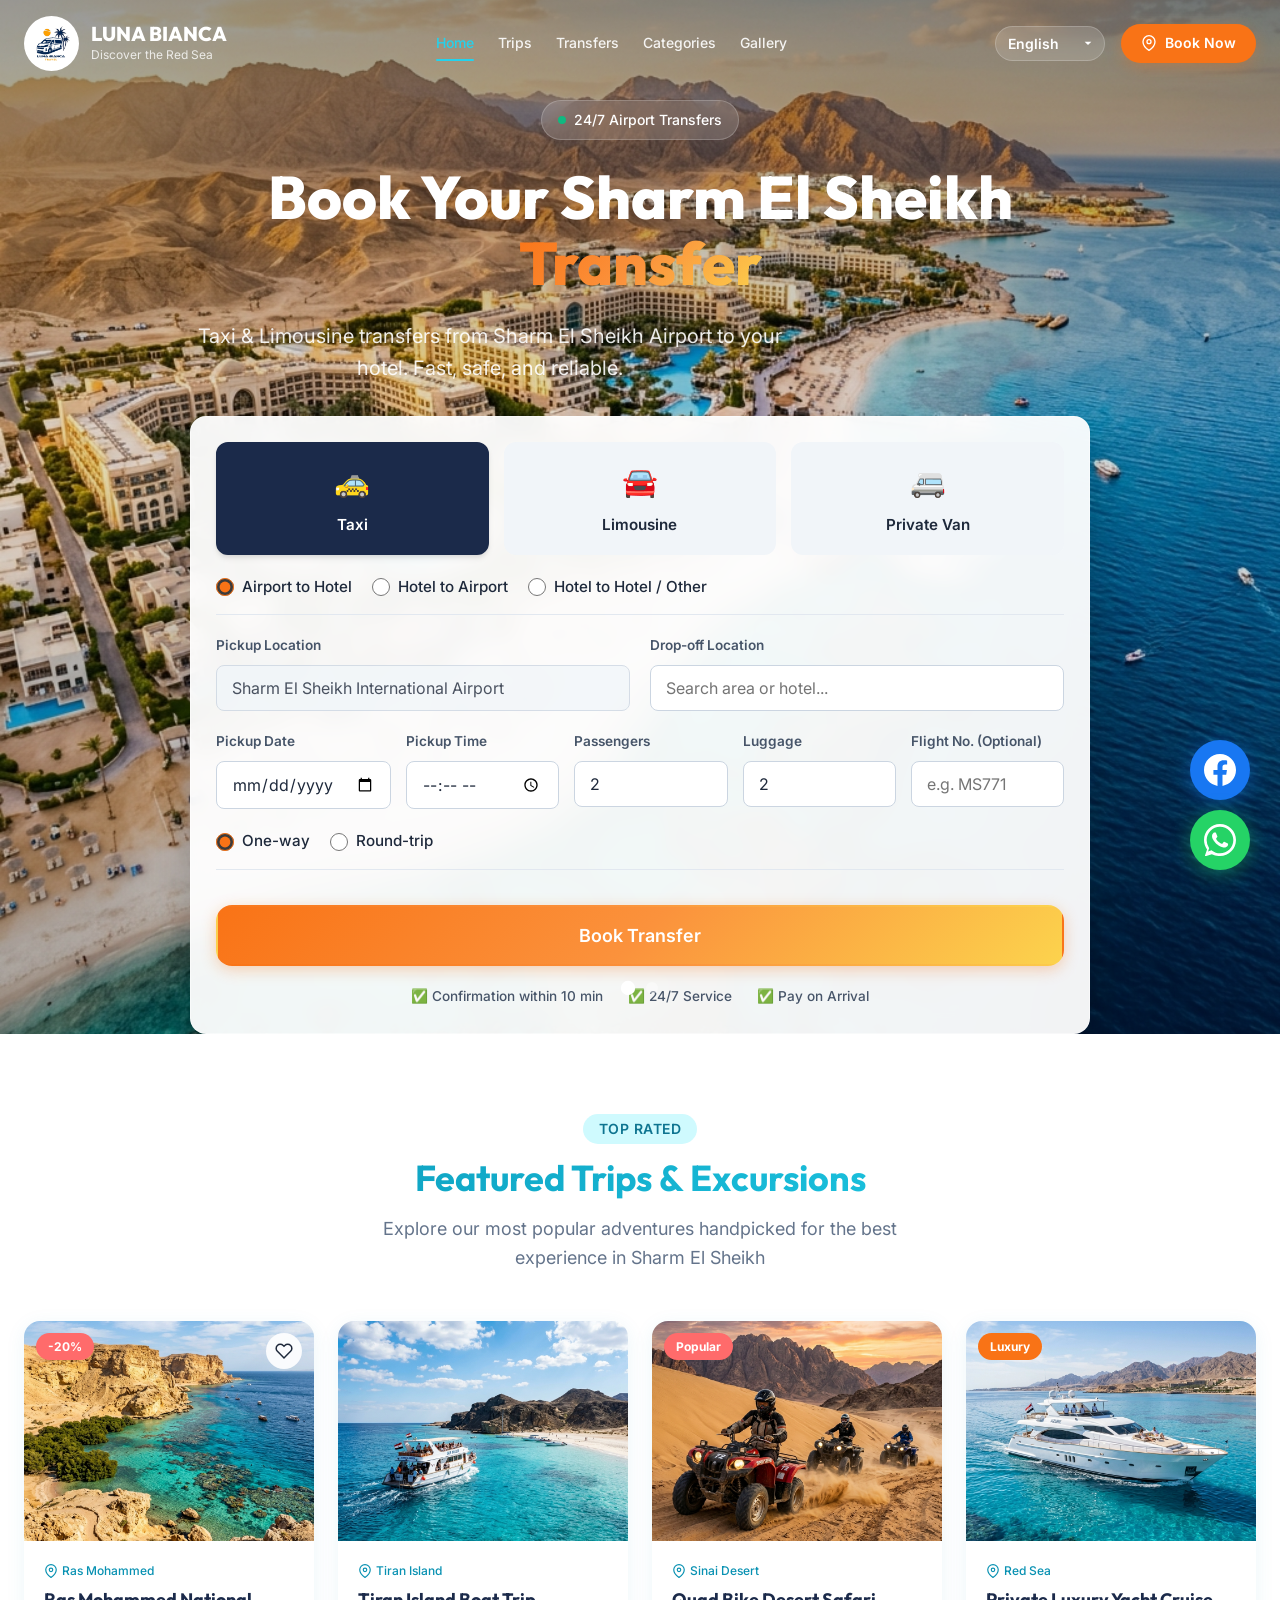
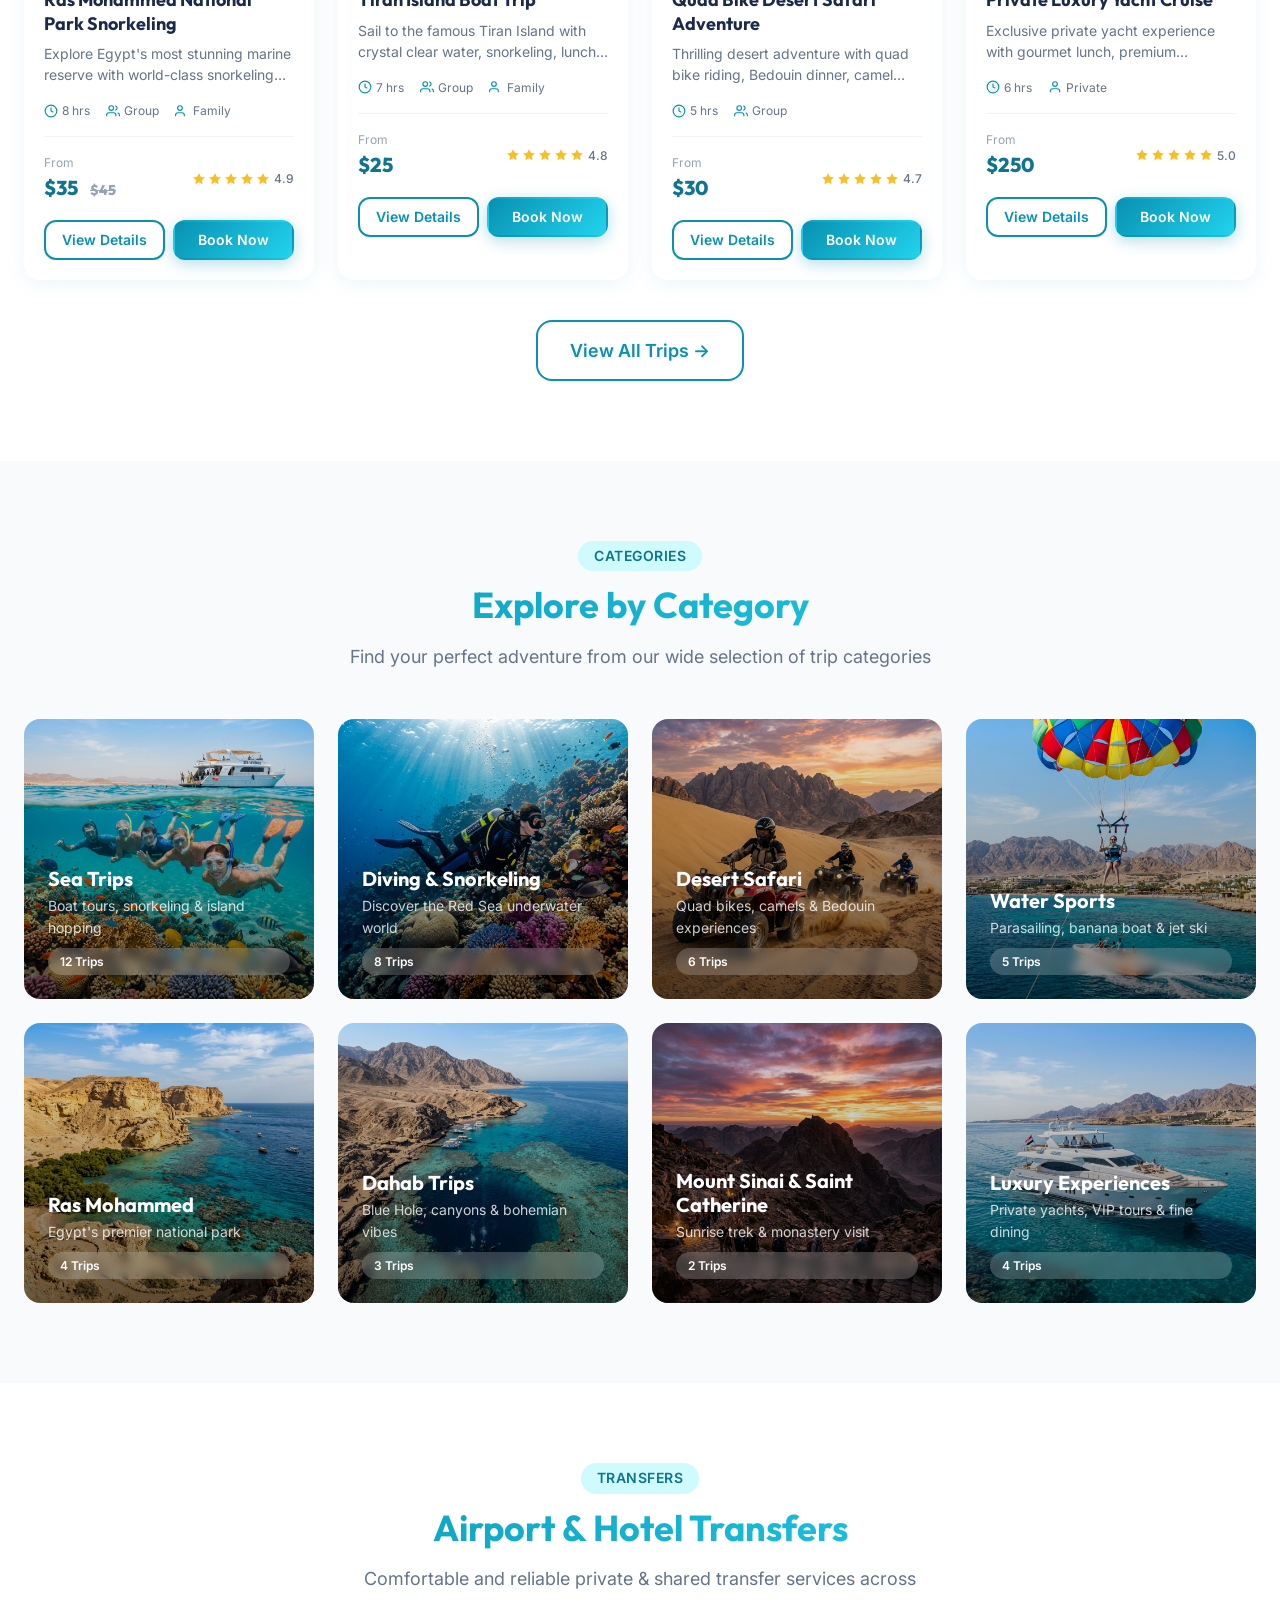
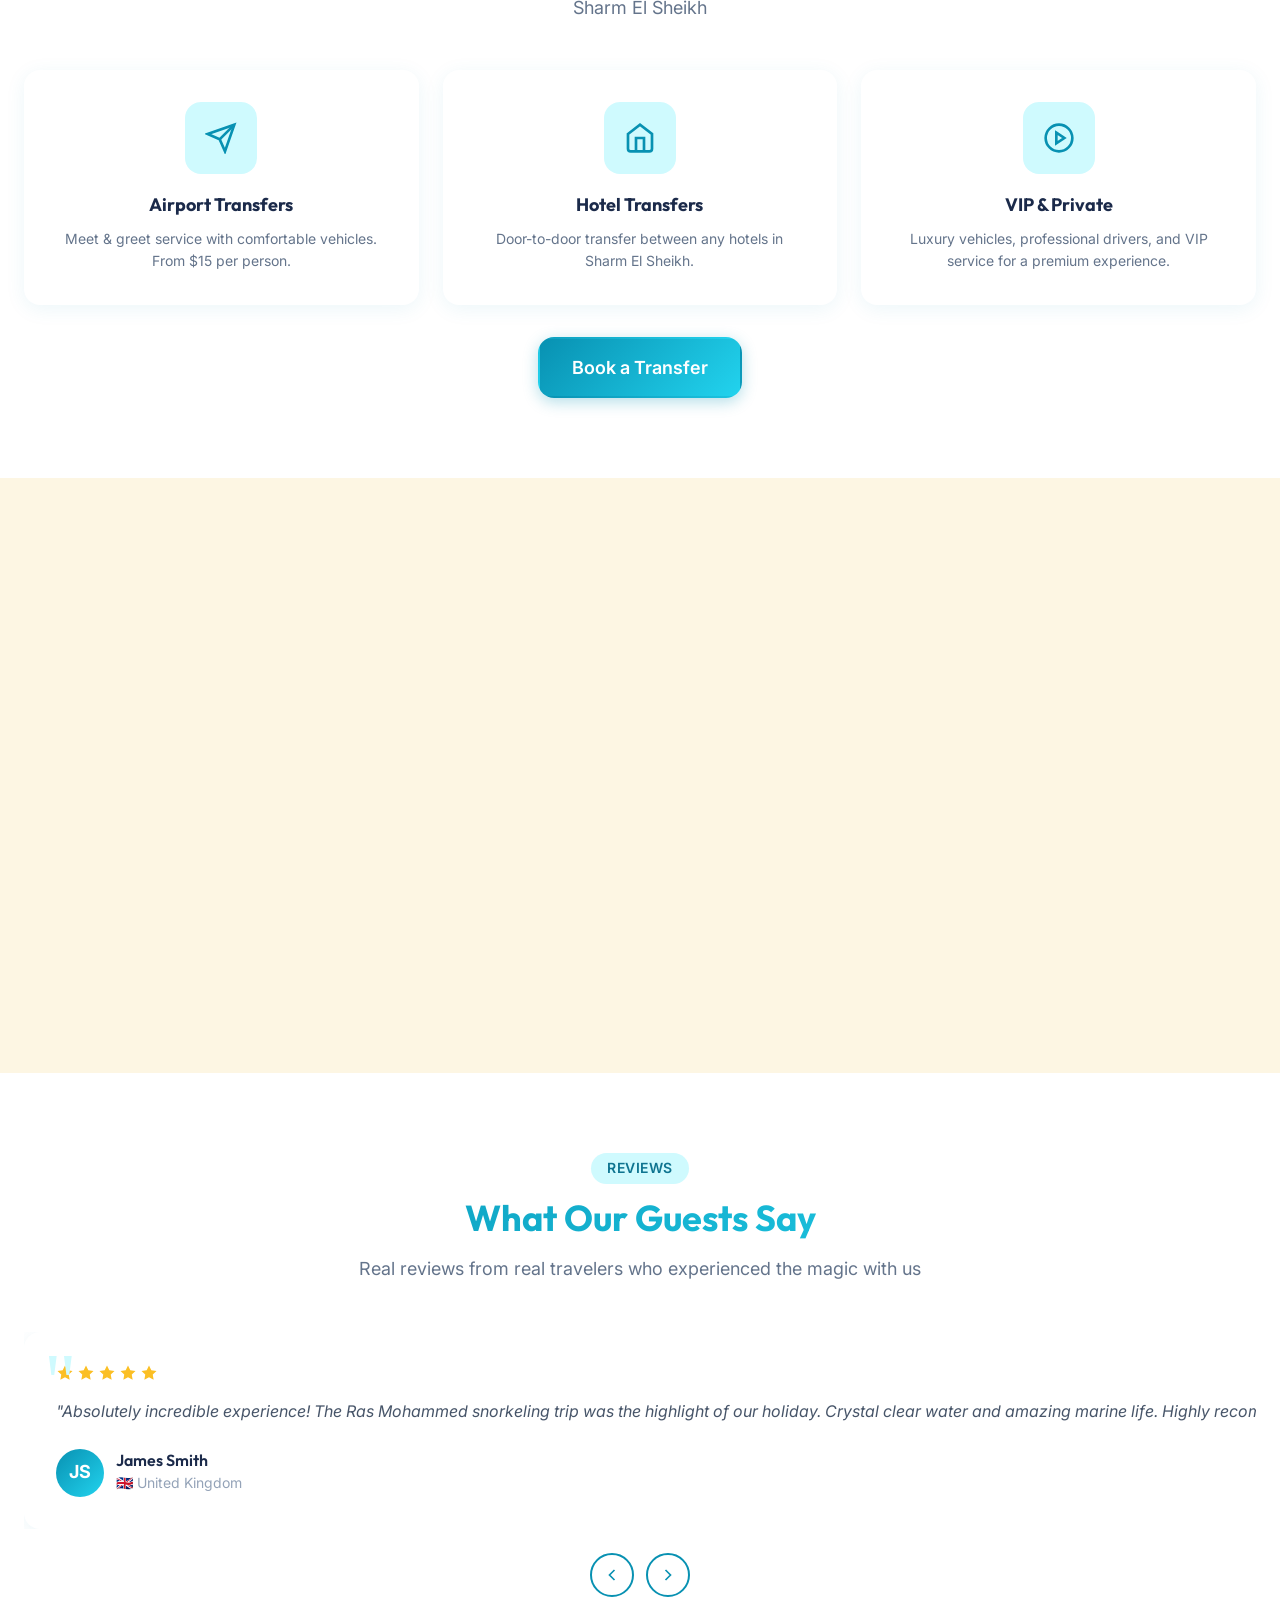
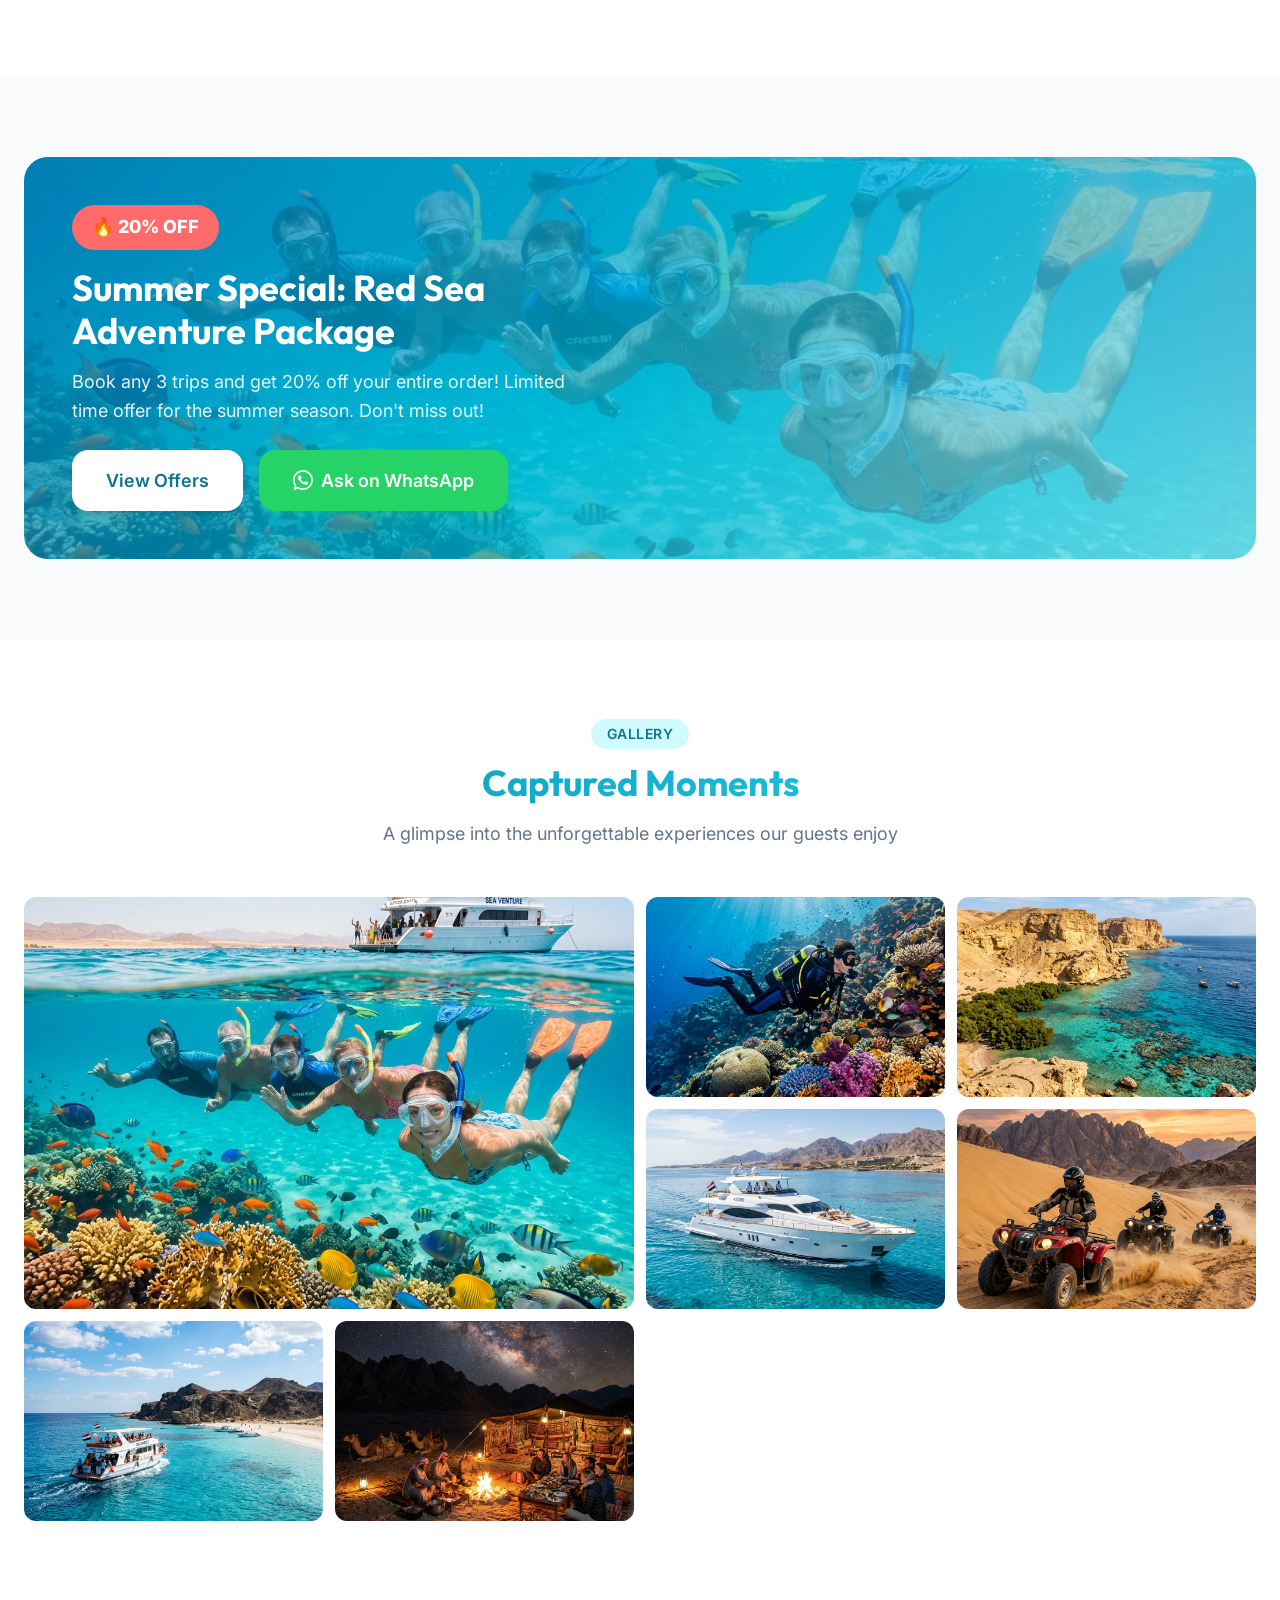
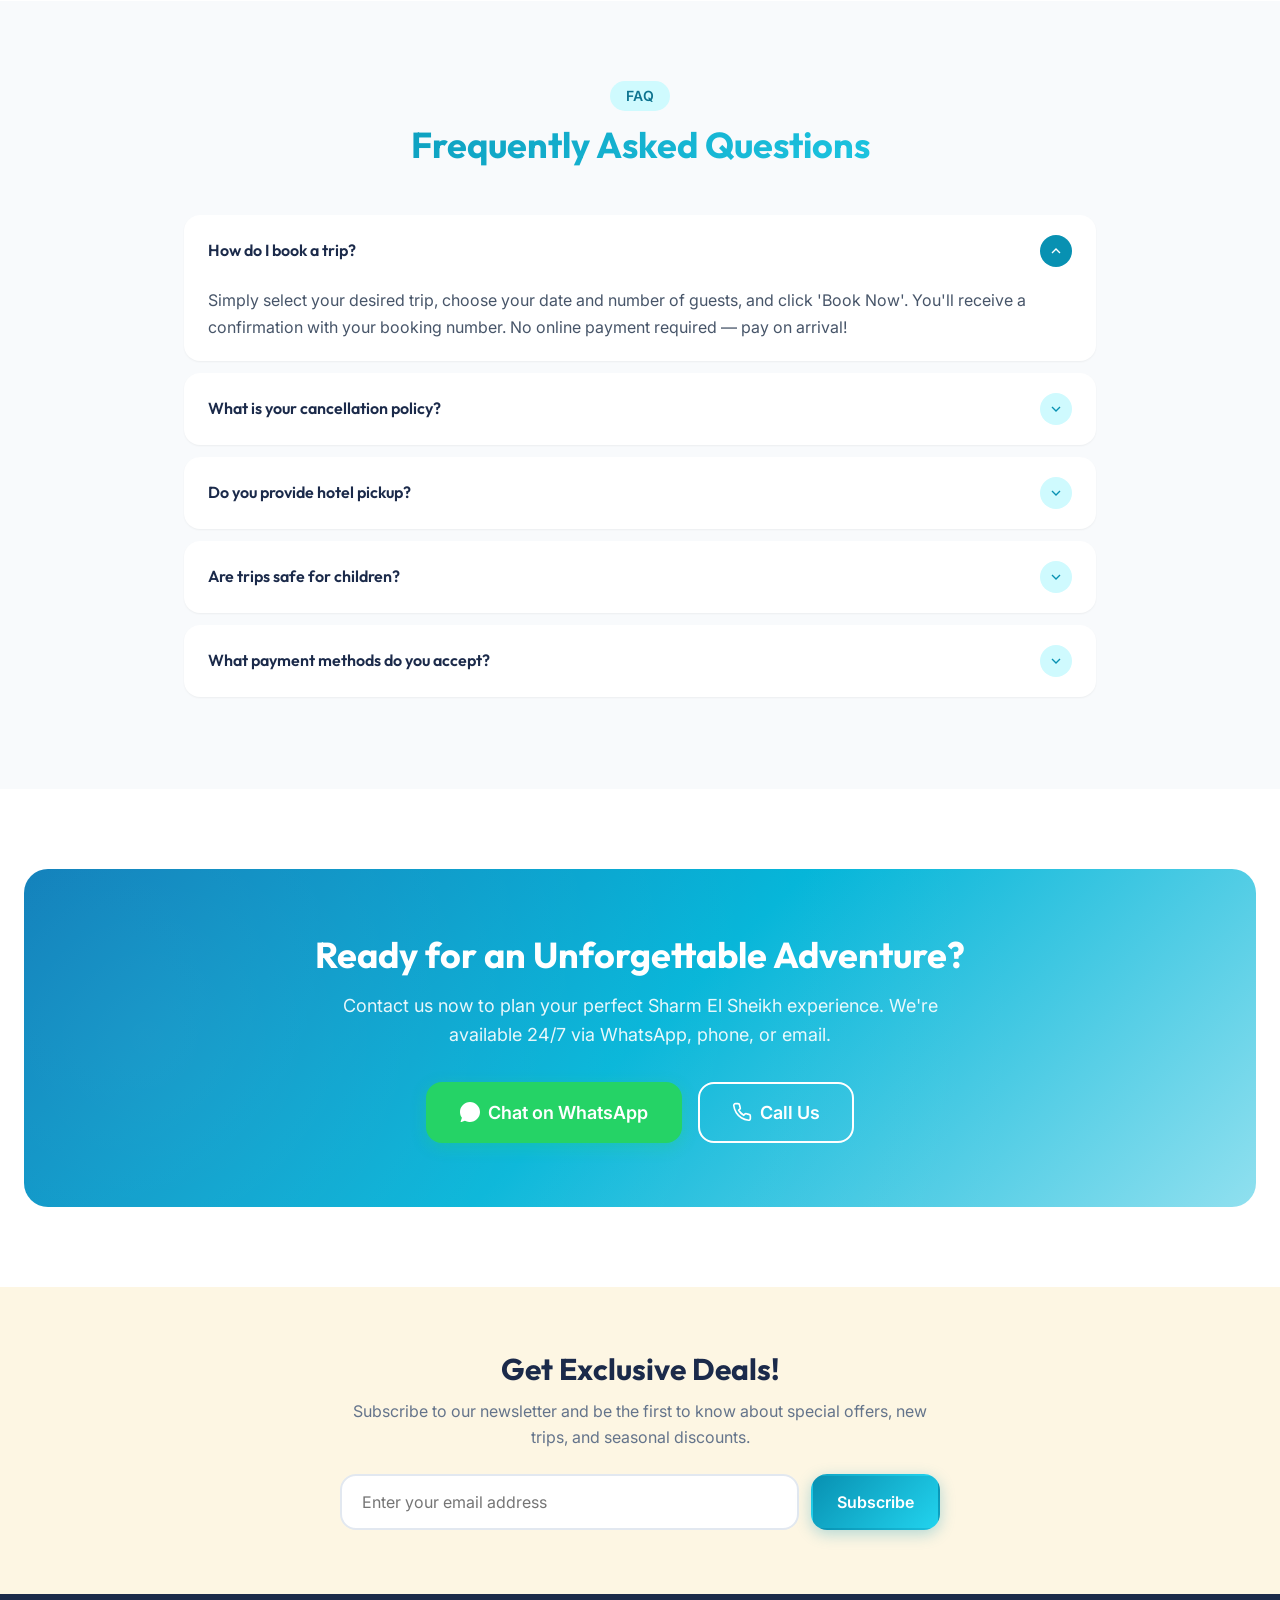
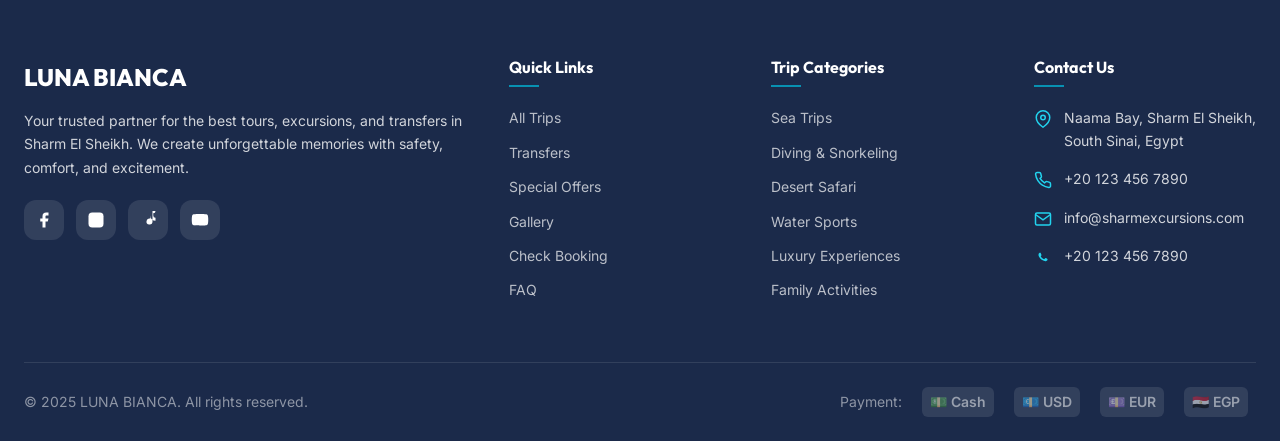
==== commit 1667c700: "Add files via upload" ====
--- a/index.html
+++ b/index.html
@@ -40,7 +40,7 @@
           <a href="transfers.html" data-lang-en="Transfers" data-lang-ar="التوصيلات">Transfers</a>
           <a href="#categories" data-lang-en="Categories" data-lang-ar="التصنيفات">Categories</a>
           <a href="#gallery" data-lang-en="Gallery" data-lang-ar="المعرض">Gallery</a>
-          <a href="#contact" data-lang-en="Contact" data-lang-ar="تواصل">Contact</a>
+          
         </div>
       </div>
 
@@ -58,16 +58,12 @@
           </select>
         </div>
         
-        <a href="trips.html" class="navbar-cta">
+        <a href="#hero" class="navbar-cta">
           <svg width="16" height="16" fill="none" stroke="currentColor" stroke-width="2" viewBox="0 0 24 24"><path d="M21 10c0 7-9 13-9 13s-9-6-9-13a9 9 0 0118 0z"/><circle cx="12" cy="10" r="3"/></svg>
           <span data-lang-en="Book Now" data-lang-ar="احجز الآن" class="cta-text">Book Now</span>
         </a>
 
-        <button class="navbar-toggle" id="navbarToggle" aria-label="Toggle navigation">
-          <span></span>
-          <span></span>
-          <span></span>
-        </button>
+        
       </div>
     </div>
   </nav>
@@ -86,48 +82,127 @@
     </div>
     <div class="hero-overlay"></div>
 
-    <div class="container">
-      <div class="hero-content">
-        <div class="hero-badge">
+    
+    <div class="container hero-container-redesign">
+      <div class="hero-content" style="text-align: center; max-width: 900px; margin: 0 auto;">
+        <div class="hero-badge" style="justify-content: center;">
           <span class="dot"></span>
-          <span data-lang-en="🌟 #1 Rated Tour Operator in Sharm El Sheikh" data-lang-ar="🌟 المركز الأول في رحلات شرم الشيخ">#1 Rated Tour Operator in Sharm El Sheikh</span>
-        </div>
-
-        <h1 data-lang-en="Discover the Magic of <span>Sharm El Sheikh</span>" data-lang-ar="اكتشف سحر <span>شرم الشيخ</span>">Discover the Magic of <span>Sharm El Sheikh</span></h1>
-
-        <p data-lang-en="Unforgettable adventures await you in the heart of the Red Sea. From stunning coral reefs to epic desert safaris, we craft the perfect Egyptian experience." data-lang-ar="مغامرات لا تُنسى في قلب البحر الأحمر. من الشعاب المرجانية المذهلة إلى سفاري الصحراء، نصنع لك تجربة مصرية مثالية.">Unforgettable adventures await you in the heart of the Red Sea. From stunning coral reefs to epic desert safaris, we craft the perfect Egyptian experience.</p>
-
-        <div class="hero-buttons">
-          <a href="trips.html" class="btn btn-accent btn-lg">
-            <svg width="20" height="20" fill="none" stroke="currentColor" stroke-width="2" viewBox="0 0 24 24"><circle cx="11" cy="11" r="8"/><path d="m21 21-4.35-4.35"/></svg>
-            <span data-lang-en="Explore Trips" data-lang-ar="استكشف الرحلات">Explore Trips</span>
-          </a>
-          <a href="trips.html#book" class="btn btn-outline btn-lg">
-            <svg width="20" height="20" fill="none" stroke="currentColor" stroke-width="2" viewBox="0 0 24 24"><rect x="3" y="4" width="18" height="18" rx="2" ry="2"/><line x1="16" y1="2" x2="16" y2="6"/><line x1="8" y1="2" x2="8" y2="6"/><line x1="3" y1="10" x2="21" y2="10"/></svg>
-            <span data-lang-en="Book Now" data-lang-ar="احجز الآن">Book Now</span>
-          </a>
-        </div>
-
-        <div class="hero-stats">
-          <div class="hero-stat">
-            <div class="stat-number">500+</div>
-            <div class="stat-label" data-lang-en="Happy Guests" data-lang-ar="عميل سعيد">Happy Guests</div>
-          </div>
-          <div class="hero-stat">
-            <div class="stat-number">50+</div>
-            <div class="stat-label" data-lang-en="Unique Trips" data-lang-ar="رحلة فريدة">Unique Trips</div>
-          </div>
-          <div class="hero-stat">
-            <div class="stat-number">4.9</div>
-            <div class="stat-label" data-lang-en="Guest Rating" data-lang-ar="تقييم العملاء">Guest Rating</div>
-          </div>
-          <div class="hero-stat">
-            <div class="stat-number">24/7</div>
-            <div class="stat-label" data-lang-en="Support" data-lang-ar="دعم فني">Support</div>
-          </div>
-        </div>
-      </div>
-    </div>
+          <span data-lang-en="✈️ 24/7 Airport Transfers" data-lang-ar="✈️ توصيلات المطار على مدار 24 ساعة">24/7 Airport Transfers</span>
+        </div>
+
+        <h1 data-lang-en="Book Your Sharm El Sheikh <span>Transfer</span>" data-lang-ar="احجز <span>توصيلتك</span> في شرم الشيخ">Book Your Sharm El Sheikh <span>Transfer</span></h1>
+
+        <p data-lang-en="Taxi & Limousine transfers from Sharm El Sheikh Airport to your hotel. Fast, safe, and reliable." data-lang-ar="توصيلات التاكسي والليموزين من مطار شرم الشيخ إلى فندقك. أمان وسرعة وموثوقية.">Taxi & Limousine transfers from Sharm El Sheikh Airport to your hotel. Fast, safe, and reliable.</p>
+
+        <!-- TRANSFER WIDGET -->
+        <div class="transfer-widget-container">
+          <form id="transferBookingForm" class="transfer-widget">
+            
+            <!-- Vehicle Type -->
+            <div class="widget-row transfer-type-selector">
+              <label class="radio-card">
+                <input type="radio" name="vehicle" value="taxi" checked>
+                <div class="card-content">
+                  <span class="emoji">🚕</span>
+                  <span data-lang-en="Taxi" data-lang-ar="تاكسي">Taxi</span>
+                </div>
+              </label>
+              <label class="radio-card">
+                <input type="radio" name="vehicle" value="limousine">
+                <div class="card-content">
+                  <span class="emoji">🚘</span>
+                  <span data-lang-en="Limousine" data-lang-ar="ليموزين">Limousine</span>
+                </div>
+              </label>
+              <label class="radio-card">
+                <input type="radio" name="vehicle" value="private">
+                <div class="card-content">
+                  <span class="emoji">🚐</span>
+                  <span data-lang-en="Private Van" data-lang-ar="فان خاص">Private Van</span>
+                </div>
+              </label>
+            </div>
+
+            <!-- Direction -->
+            <div class="widget-row direction-selector">
+              <label><input type="radio" name="transfer_direction" value="airport_to_hotel" checked> <span data-lang-en="Airport to Hotel" data-lang-ar="من المطار للفندق">Airport to Hotel</span></label>
+              <label><input type="radio" name="transfer_direction" value="hotel_to_airport"> <span data-lang-en="Hotel to Airport" data-lang-ar="من الفندق للمطار">Hotel to Airport</span></label>
+              <label><input type="radio" name="transfer_direction" value="hotel_to_hotel"> <span data-lang-en="Hotel to Hotel / Other" data-lang-ar="من فندق لفندق / أخرى">Hotel to Hotel / Other</span></label>
+            </div>
+
+            <!-- Locations -->
+            <div class="widget-row locations-grid">
+              <div class="input-group">
+                <label data-lang-en="Pickup Location" data-lang-ar="مكان الاستلام">Pickup Location</label>
+                <div class="custom-dropdown">
+                  <input type="text" id="pickupInput" placeholder="Search area or hotel..." autocomplete="off" required disabled value="Sharm El Sheikh International Airport">
+                  <div class="dropdown-list" id="pickupList"></div>
+                </div>
+              </div>
+              <div class="input-group">
+                <label data-lang-en="Drop-off Location" data-lang-ar="مكان التوصيل">Drop-off Location</label>
+                <div class="custom-dropdown">
+                  <input type="text" id="dropoffInput" placeholder="Search area or hotel..." autocomplete="off" required>
+                  <div class="dropdown-list" id="dropoffList"></div>
+                </div>
+              </div>
+            </div>
+
+            <!-- Details -->
+            <div class="widget-row details-grid">
+              <div class="input-group">
+                <label data-lang-en="Pickup Date" data-lang-ar="تاريخ الاستلام">Pickup Date</label>
+                <input type="date" required>
+              </div>
+              <div class="input-group">
+                <label data-lang-en="Pickup Time" data-lang-ar="وقت الاستلام">Pickup Time</label>
+                <input type="time" required>
+              </div>
+              <div class="input-group">
+                <label data-lang-en="Passengers" data-lang-ar="عدد الركاب">Passengers</label>
+                <input type="number" min="1" value="2" required>
+              </div>
+              <div class="input-group">
+                <label data-lang-en="Luggage" data-lang-ar="الحقائب">Luggage</label>
+                <input type="number" min="0" value="2">
+              </div>
+              <div class="input-group">
+                <label data-lang-en="Flight No. (Optional)" data-lang-ar="رقم الرحلة (اختياري)">Flight No. (Optional)</label>
+                <input type="text" placeholder="e.g. MS771">
+              </div>
+            </div>
+
+            <!-- Trip Type -->
+            <div class="widget-row trip-type-selector">
+              <label><input type="radio" name="trip_type" value="one_way" checked> <span data-lang-en="One-way" data-lang-ar="اتجاه واحد">One-way</span></label>
+              <label><input type="radio" name="trip_type" value="round_trip"> <span data-lang-en="Round-trip" data-lang-ar="ذهاب وعودة">Round-trip</span></label>
+            </div>
+            
+            <div id="returnDateContainer" style="display:none;" class="widget-row details-grid return-grid">
+              <div class="input-group">
+                <label data-lang-en="Return Date" data-lang-ar="تاريخ العودة">Return Date</label>
+                <input type="date" id="returnDate">
+              </div>
+              <div class="input-group">
+                <label data-lang-en="Return Time" data-lang-ar="وقت العودة">Return Time</label>
+                <input type="time" id="returnTime">
+              </div>
+            </div>
+
+            <button type="submit" class="btn btn-accent btn-lg transfer-submit-btn" style="width: 100%; justify-content: center; margin-top: 15px;">
+              <span data-lang-en="Book Transfer" data-lang-ar="احجز التوصيلة">Book Transfer</span>
+            </button>
+            
+            <div class="widget-footer">
+              <span>✅ <span data-lang-en="Confirmation within 10 min" data-lang-ar="تأكيد خلال 10 دقائق">Confirmation within 10 min</span></span>
+              <span>✅ <span data-lang-en="24/7 Service" data-lang-ar="خدمة 24/7">24/7 Service</span></span>
+              <span>✅ <span data-lang-en="Pay on Arrival" data-lang-ar="الدفع عند الوصول">Pay on Arrival</span></span>
+            </div>
+          </form>
+        </div>
+      </div>
+    </div>
+
 
     <div class="hero-dots">
       <div class="hero-dot active"></div>
@@ -135,46 +210,7 @@
     </div>
   </section>
 
-  <!-- ============================================================
-       SEARCH FORM
-       ============================================================ -->
-  <div class="hero-search">
-    <div class="container">
-      <div class="search-box animate-on-scroll">
-        <div class="search-field">
-          <label data-lang-en="Category" data-lang-ar="التصنيف">Category</label>
-          <select id="searchCategory">
-            <option value="" data-lang-en="All Categories" data-lang-ar="كل التصنيفات">All Categories</option>
-            <option value="sea-trips">Sea Trips</option>
-            <option value="diving">Diving & Snorkeling</option>
-            <option value="desert-safari">Desert Safari</option>
-            <option value="water-sports">Water Sports</option>
-            <option value="family">Family Activities</option>
-            <option value="luxury">Luxury Experiences</option>
-          </select>
-        </div>
-        <div class="search-field">
-          <label data-lang-en="Date" data-lang-ar="التاريخ">Date</label>
-          <input type="date" id="searchDate" min="">
-        </div>
-        <div class="search-field">
-          <label data-lang-en="Guests" data-lang-ar="عدد الأشخاص">Guests</label>
-          <select id="searchGuests">
-            <option value="1">1 Guest</option>
-            <option value="2" selected>2 Guests</option>
-            <option value="3">3 Guests</option>
-            <option value="4">4 Guests</option>
-            <option value="5">5 Guests</option>
-            <option value="6">6+ Guests</option>
-          </select>
-        </div>
-        <button class="btn btn-primary search-btn">
-          <svg width="20" height="20" fill="none" stroke="currentColor" stroke-width="2" viewBox="0 0 24 24"><circle cx="11" cy="11" r="8"/><path d="m21 21-4.35-4.35"/></svg>
-          <span data-lang-en="Search" data-lang-ar="بحث">Search</span>
-        </button>
-      </div>
-    </div>
-  </div>
+  
 
   <!-- ============================================================
        FEATURED TRIPS
@@ -970,7 +1006,9 @@
   </button>
 
   <!-- JavaScript -->
+  <script src="assets/js/hotels.js"></script>
   <script src="assets/js/main.js"></script>
+  <script src="assets/js/transfer.js"></script>
 
   <script>
     // Set minimum date for search to today
--- a/assets/css/style.css
+++ b/assets/css/style.css
@@ -3055,3 +3055,239 @@
   opacity: 1;
   transform: translateY(0);
 }
+
+
+/* ==========================================================
+   TRANSFER WIDGET STYLES
+   ========================================================== */
+.hero-container-redesign {
+  z-index: 2;
+  position: relative;
+  width: 100%;
+}
+
+.transfer-widget-container {
+  background: rgba(255, 255, 255, 0.95);
+  backdrop-filter: blur(10px);
+  -webkit-backdrop-filter: blur(10px);
+  border-radius: var(--radius-xl);
+  padding: 25px;
+  box-shadow: 0 20px 40px rgba(0,0,0,0.2);
+  margin-top: 30px;
+  text-align: left;
+  border: 1px solid rgba(255,255,255,0.4);
+}
+
+body[dir="rtl"] .transfer-widget-container {
+  text-align: right;
+}
+
+.transfer-widget .widget-row {
+  margin-bottom: 20px;
+}
+
+/* Radio Cards (Vehicle Type) */
+.transfer-type-selector {
+  display: grid;
+  grid-template-columns: repeat(3, 1fr);
+  gap: 15px;
+}
+
+.transfer-type-selector label {
+  cursor: pointer;
+  position: relative;
+}
+
+.transfer-type-selector input {
+  position: absolute;
+  opacity: 0;
+  cursor: pointer;
+}
+
+.transfer-type-selector .card-content {
+  background: var(--gray-100);
+  border: 2px solid transparent;
+  border-radius: var(--radius-lg);
+  padding: 15px 10px;
+  text-align: center;
+  transition: all var(--transition);
+  display: flex;
+  flex-direction: column;
+  align-items: center;
+  gap: 8px;
+  color: var(--gray-800);
+  font-weight: 600;
+  font-size: 0.95rem;
+}
+
+.transfer-type-selector .card-content .emoji {
+  font-size: 1.8rem;
+}
+
+.transfer-type-selector input:checked ~ .card-content {
+  background: var(--navy);
+  border-color: var(--navy);
+  color: var(--white);
+  box-shadow: var(--shadow-md);
+}
+
+/* Text Radio (Direction & Trip Type) */
+.direction-selector, .trip-type-selector {
+  display: flex;
+  gap: 20px;
+  border-bottom: 1px solid var(--gray-200);
+  padding-bottom: 15px;
+  flex-wrap: wrap;
+}
+
+.direction-selector label, .trip-type-selector label {
+  display: flex;
+  align-items: center;
+  gap: 8px;
+  cursor: pointer;
+  font-weight: 500;
+  color: var(--gray-800);
+  font-size: 0.95rem;
+}
+
+.direction-selector input[type="radio"], .trip-type-selector input[type="radio"] {
+  accent-color: var(--accent);
+  width: 18px;
+  height: 18px;
+}
+
+/* Grids */
+.locations-grid {
+  display: grid;
+  grid-template-columns: 1fr 1fr;
+  gap: 20px;
+}
+
+.details-grid {
+  display: grid;
+  grid-template-columns: repeat(5, 1fr);
+  gap: 15px;
+}
+
+.return-grid {
+  grid-template-columns: repeat(2, 1fr);
+  max-width: 40%;
+}
+
+.input-group {
+  display: flex;
+  flex-direction: column;
+  gap: 8px;
+}
+
+.input-group label {
+  font-size: 0.85rem;
+  font-weight: 600;
+  color: var(--gray-600);
+}
+
+.input-group input[type="text"],
+.input-group input[type="date"],
+.input-group input[type="time"],
+.input-group input[type="number"] {
+  width: 100%;
+  padding: 12px 15px;
+  border: 1px solid var(--gray-300);
+  border-radius: var(--radius-md);
+  font-size: 1rem;
+  background: var(--white);
+  color: var(--gray-800);
+  transition: border-color var(--transition);
+}
+
+.input-group input:focus {
+  border-color: var(--accent);
+  box-shadow: 0 0 0 3px rgba(251, 140, 0, 0.1);
+}
+
+.input-group input:disabled {
+  background: var(--gray-100);
+  cursor: not-allowed;
+  opacity: 0.8;
+}
+
+/* Custom Dropdown */
+.custom-dropdown {
+  position: relative;
+}
+
+.dropdown-list {
+  position: absolute;
+  top: 100%;
+  left: 0;
+  right: 0;
+  background: var(--white);
+  border: 1px solid var(--gray-200);
+  border-radius: var(--radius-md);
+  box-shadow: var(--shadow-lg);
+  max-height: 250px;
+  overflow-y: auto;
+  z-index: 100;
+  display: none;
+  margin-top: 5px;
+}
+
+.dropdown-list.active {
+  display: block;
+}
+
+.dropdown-group-label {
+  padding: 10px 15px;
+  font-weight: 700;
+  background: var(--gray-50);
+  color: var(--navy);
+  font-size: 0.85rem;
+  text-transform: uppercase;
+  letter-spacing: 0.5px;
+}
+
+.dropdown-item {
+  padding: 12px 15px;
+  cursor: pointer;
+  transition: background var(--transition);
+  font-size: 0.95rem;
+  color: var(--gray-800);
+  border-bottom: 1px solid var(--gray-100);
+}
+
+.dropdown-item:last-child {
+  border-bottom: none;
+}
+
+.dropdown-item:hover {
+  background: rgba(251, 140, 0, 0.1);
+  color: var(--accent);
+}
+
+/* Footer */
+.widget-footer {
+  display: flex;
+  justify-content: center;
+  gap: 25px;
+  margin-top: 20px;
+  color: var(--gray-600);
+  font-size: 0.85rem;
+  font-weight: 500;
+  flex-wrap: wrap;
+}
+
+.booking-success {
+  text-align: center;
+  padding: 30px;
+  color: var(--navy);
+}
+
+.booking-success svg {
+  margin-bottom: 15px;
+}
+
+.booking-success h3 {
+  font-size: 1.5rem;
+  margin-bottom: 10px;
+  color: var(--success);
+}
--- a/assets/css/responsive.css
+++ b/assets/css/responsive.css
@@ -650,38 +650,78 @@
     background: var(--gray-800);
   }
 
-  /* Drawer Navigation */
+  /* Horizontal Scroll Navigation (No Drawer) */
   .navbar-menu {
-    position: fixed;
-    top: 0;
-    right: -100%;
-    width: 280px;
-    height: 100vh;
-    background: var(--white);
-    flex-direction: column;
-    align-items: stretch;
-    padding: 80px var(--space-6) var(--space-8);
-    transition: right var(--transition);
-    box-shadow: var(--shadow-2xl);
-    z-index: 1000;
-    gap: var(--space-4);
+    position: static !important;
+    width: 100% !important;
+    height: auto !important;
+    background: transparent !important;
+    padding: 10px 0 0 0 !important;
+    box-shadow: none !important;
     display: flex !important;
-    overflow-y: auto;
-  }
-  
-  body[dir="rtl"] .navbar-menu {
-    right: auto;
-    left: -100%;
-    transition: left var(--transition);
-  }
-  
-  .navbar-menu.active {
-    right: 0 !important;
-  }
-  
-  body[dir="rtl"] .navbar-menu.active {
-    right: auto !important;
-    left: 0 !important;
+    flex-direction: row !important;
+    overflow-x: auto;
+    overflow-y: hidden;
+    white-space: nowrap;
+    -webkit-overflow-scrolling: touch;
+    gap: 15px !important;
+    margin-top: 10px;
+    border-top: 1px solid rgba(255,255,255,0.1);
+    transition: none !important;
+  }
+
+  .navbar.scrolled .navbar-menu {
+    border-top: 1px solid rgba(0,0,0,0.1);
+  }
+
+  /* Hide scrollbar */
+  .navbar-menu::-webkit-scrollbar {
+    display: none;
+  }
+  .navbar-menu {
+    -ms-overflow-style: none;
+    scrollbar-width: none;
+  }
+
+  .navbar-links {
+    display: flex;
+    flex-direction: row !important;
+    gap: 10px;
+    align-items: center;
+    width: max-content;
+    padding-bottom: 5px; /* for scroll area */
+  }
+
+  .navbar-links a {
+    font-size: 0.9rem !important;
+    padding: 6px 14px !important;
+    background: rgba(255,255,255,0.15);
+    border-radius: 20px;
+    color: var(--white);
+    border-bottom: none !important;
+    font-weight: 500;
+  }
+
+  .navbar.scrolled .navbar-links a {
+    background: var(--gray-100);
+    color: var(--gray-800);
+  }
+
+  .navbar-links a.active {
+    background: var(--primary) !important;
+    color: var(--white) !important;
+  }
+
+  /* Make navbar container allow wrapping */
+  .navbar .container {
+    flex-wrap: wrap !important;
+    height: auto !important;
+    padding-top: 10px;
+    padding-bottom: 5px;
+  }
+  
+  .navbar-toggle {
+    display: none !important;
   }
 }
 
@@ -713,7 +753,7 @@
   }
   
   .hero-content {
-    padding-top: 90px; 
+    padding-top: 130px; 
     padding-bottom: 40px;
   }
   
@@ -805,3 +845,161 @@
     height: 52px;
   }
 }
+
+/* ==========================================================
+   FORCE MOBILE NAVBAR LAYOUT
+   ========================================================== */
+@media (max-width: 992px) {
+  .navbar {
+    padding: 10px 0 0 0 !important;
+  }
+
+  .navbar .container {
+    display: grid !important;
+    grid-template-columns: 1fr auto !important;
+    grid-template-rows: auto auto !important;
+    align-items: center !important;
+    padding: 0 15px !important;
+    gap: 15px 0 !important;
+  }
+  
+  .navbar-brand {
+    grid-column: 1 !important;
+    grid-row: 1 !important;
+    justify-self: start !important;
+    margin: 0 !important;
+  }
+  
+  .header-right {
+    grid-column: 2 !important;
+    grid-row: 1 !important;
+    justify-self: end !important;
+    margin: 0 !important;
+  }
+  
+  .navbar-menu {
+    grid-column: 1 / -1 !important;
+    grid-row: 2 !important;
+    position: relative !important;
+    width: 100% !important;
+    height: auto !important;
+    background: transparent !important;
+    padding: 5px 0 10px 0 !important;
+    box-shadow: none !important;
+    display: flex !important;
+    flex-direction: row !important;
+    overflow-x: auto !important;
+    overflow-y: hidden !important;
+    white-space: nowrap !important;
+    -webkit-overflow-scrolling: touch !important;
+    gap: 10px !important;
+    margin: 5px 0 0 0 !important;
+    border-top: 1px solid rgba(255,255,255,0.1) !important;
+    transition: none !important;
+    right: auto !important;
+    left: auto !important;
+    top: auto !important;
+  }
+  
+  .navbar.scrolled .navbar-menu {
+    border-top: 1px solid rgba(0,0,0,0.1) !important;
+  }
+
+  .navbar-links {
+    display: flex !important;
+    flex-direction: row !important;
+    gap: 8px !important;
+    align-items: center !important;
+    width: max-content !important;
+    padding-bottom: 2px !important; 
+    margin: 0 !important;
+  }
+
+  .navbar-links a {
+    font-size: 0.85rem !important;
+    padding: 4px 12px !important;
+    background: rgba(255,255,255,0.15) !important;
+    border-radius: 20px !important;
+    color: var(--white) !important;
+    border-bottom: none !important;
+    font-weight: 500 !important;
+    display: inline-block !important;
+  }
+
+  .navbar.scrolled .navbar-links a {
+    background: var(--gray-100) !important;
+    color: var(--gray-800) !important;
+  }
+
+  .navbar-links a.active {
+    background: var(--primary) !important;
+    color: var(--white) !important;
+  }
+}
+
+
+/* ==========================================================
+   TRANSFER WIDGET MOBILE RESPONSIVE
+   ========================================================== */
+@media (max-width: 992px) {
+  .hero-container-redesign {
+    padding-top: 140px; /* clear the new navbar */
+  }
+
+  .transfer-widget-container {
+    padding: 15px;
+    margin-top: 15px;
+  }
+
+  .details-grid {
+    grid-template-columns: 1fr 1fr;
+  }
+  
+  .details-grid .input-group:last-child {
+    grid-column: 1 / -1; /* Flight number full width */
+  }
+
+  .return-grid {
+    max-width: 100%;
+  }
+}
+
+@media (max-width: 768px) {
+  .locations-grid {
+    grid-template-columns: 1fr;
+    gap: 15px;
+  }
+
+  .details-grid {
+    grid-template-columns: 1fr;
+  }
+  
+  .details-grid .input-group:last-child {
+    grid-column: auto;
+  }
+
+  .transfer-type-selector {
+    grid-template-columns: 1fr;
+  }
+  
+  .transfer-type-selector .card-content {
+    flex-direction: row;
+    justify-content: flex-start;
+    padding: 10px 15px;
+  }
+  
+  .transfer-type-selector .card-content .emoji {
+    font-size: 1.4rem;
+  }
+
+  .direction-selector, .trip-type-selector {
+    flex-direction: column;
+    gap: 10px;
+  }
+  
+  .widget-footer {
+    flex-direction: column;
+    gap: 10px;
+    align-items: center;
+  }
+}
